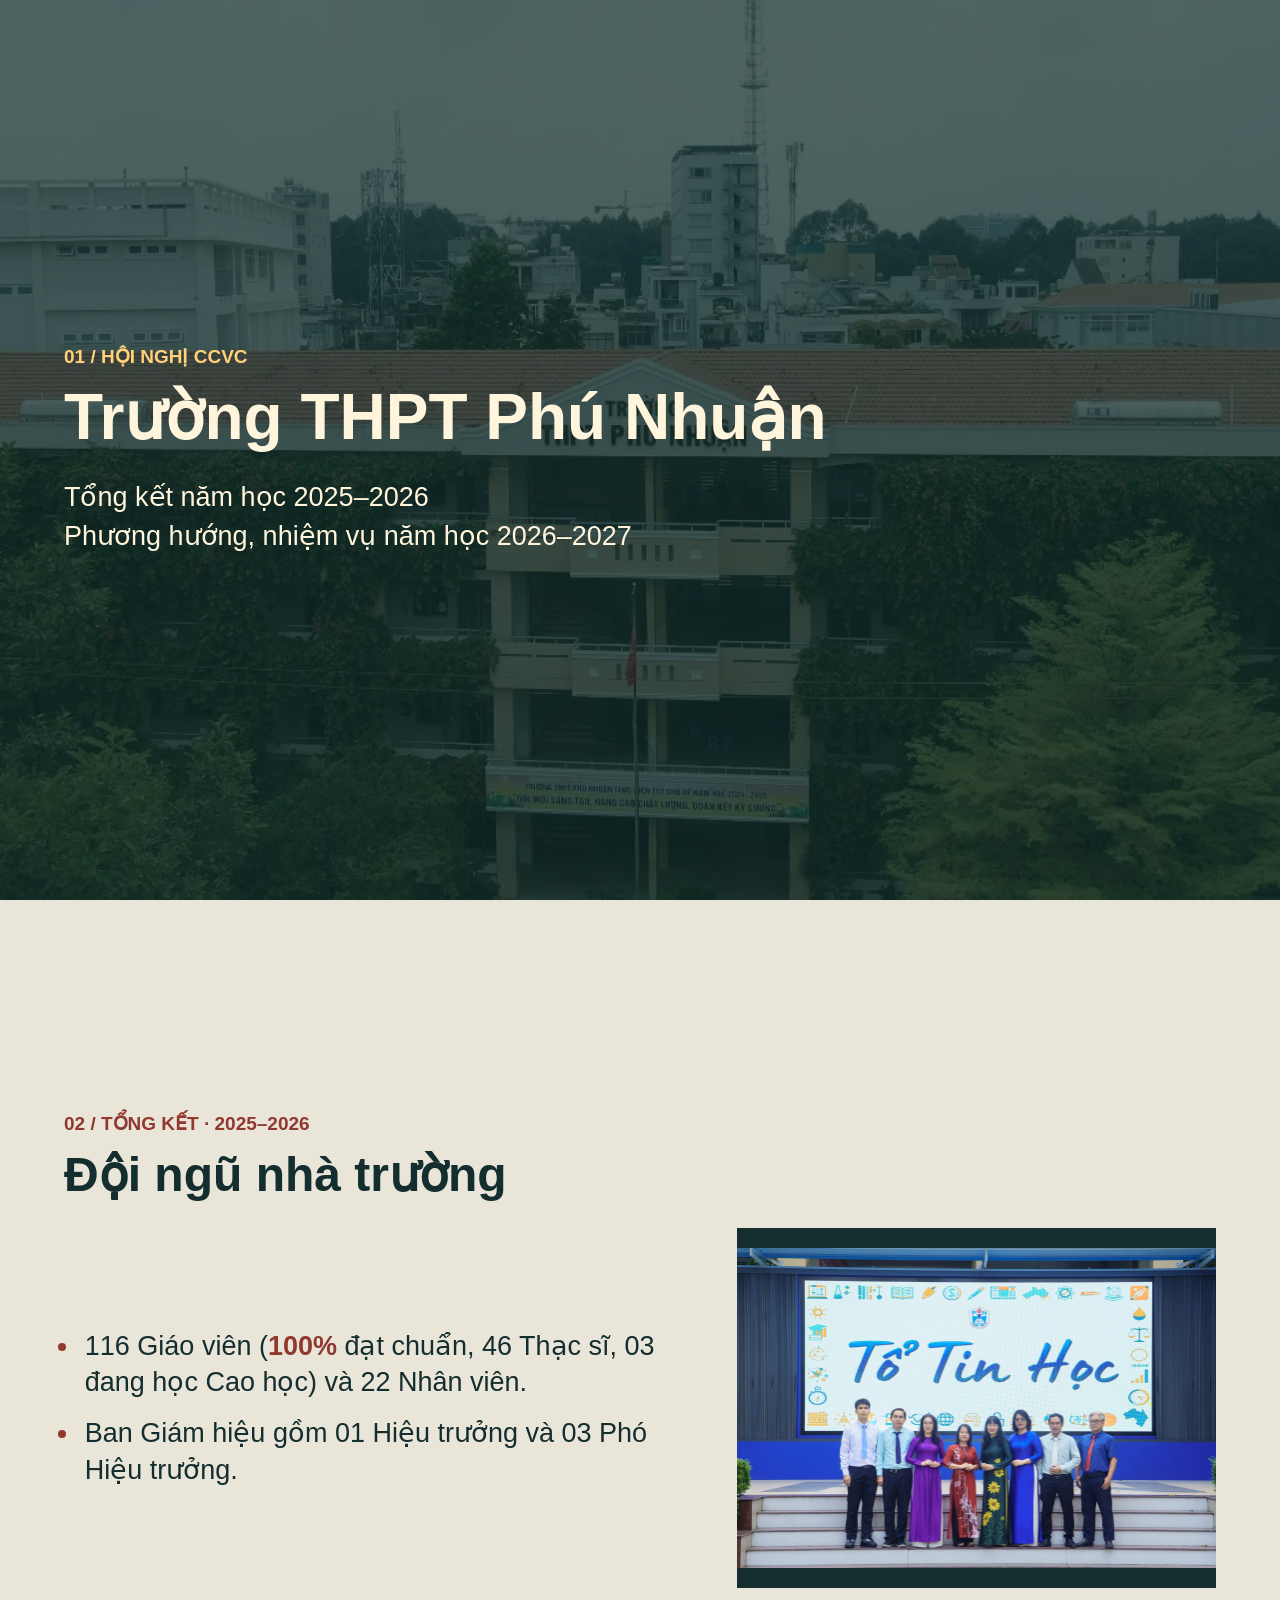
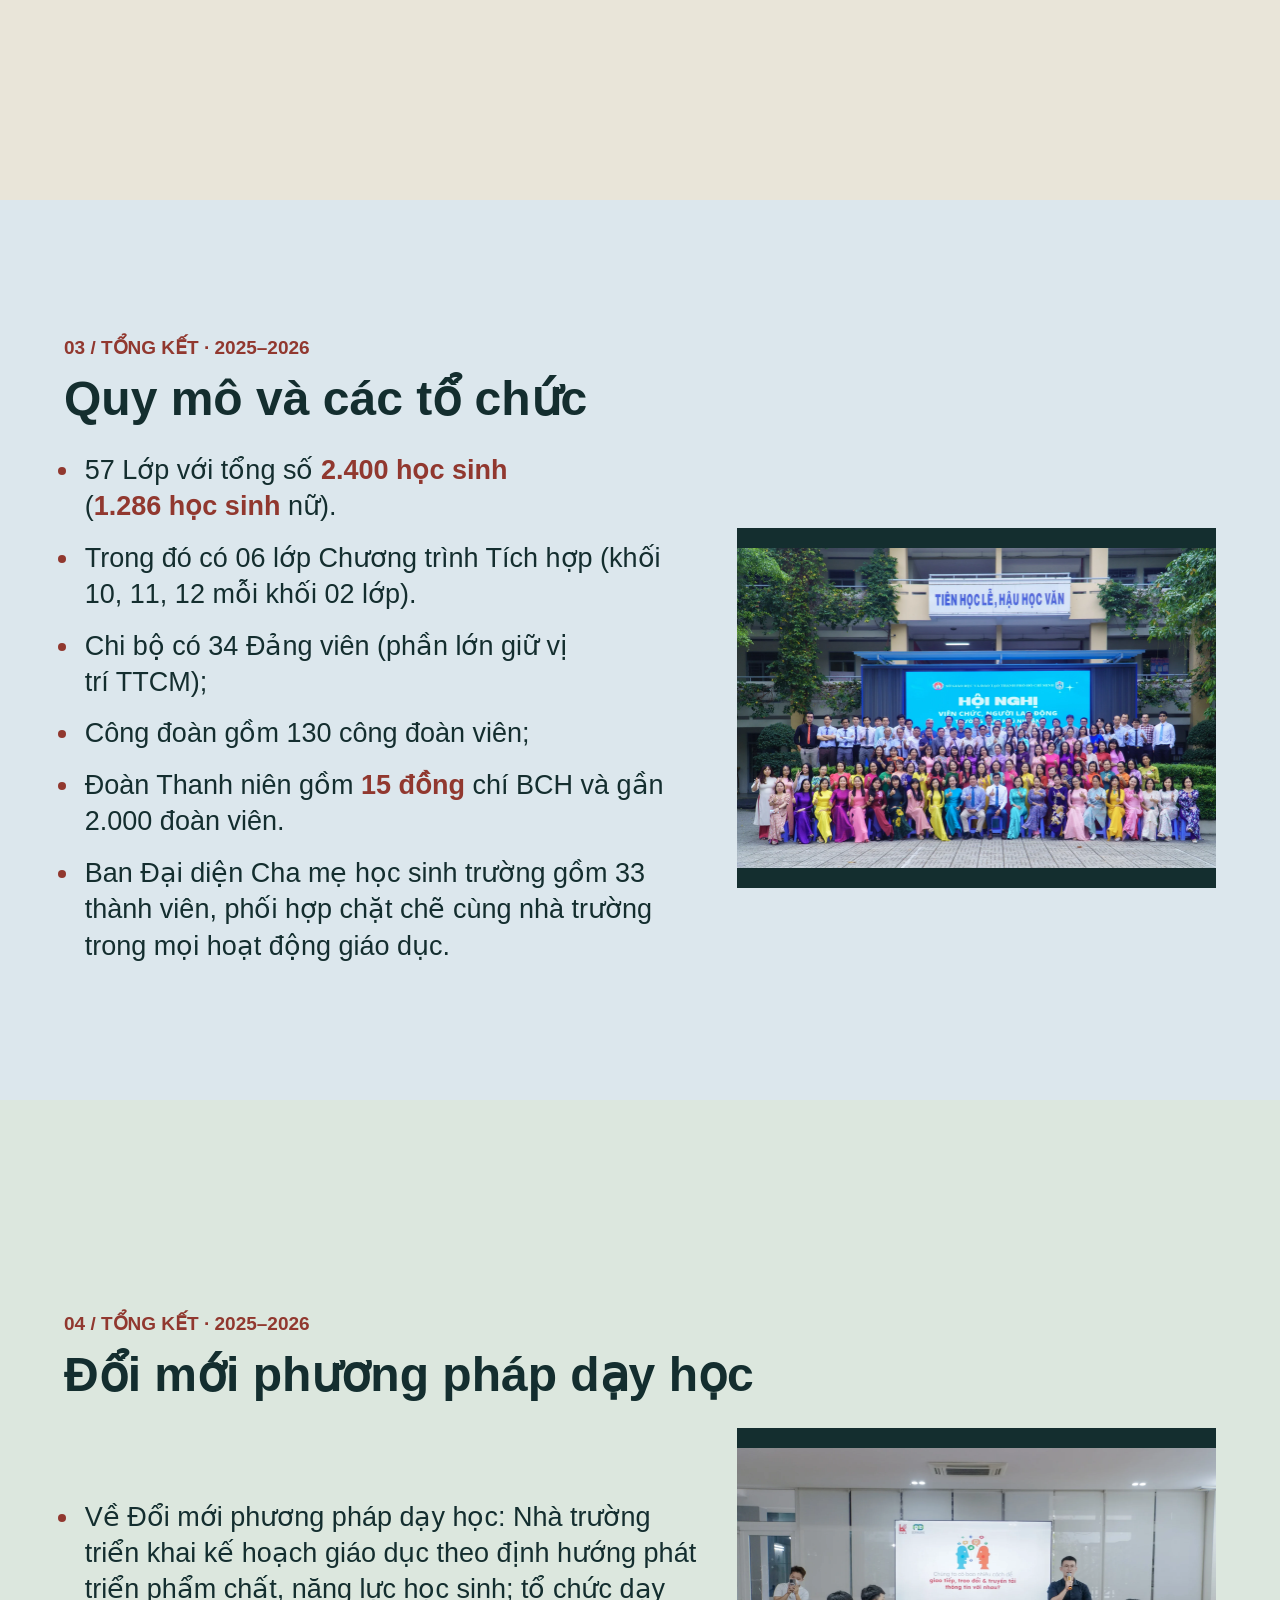
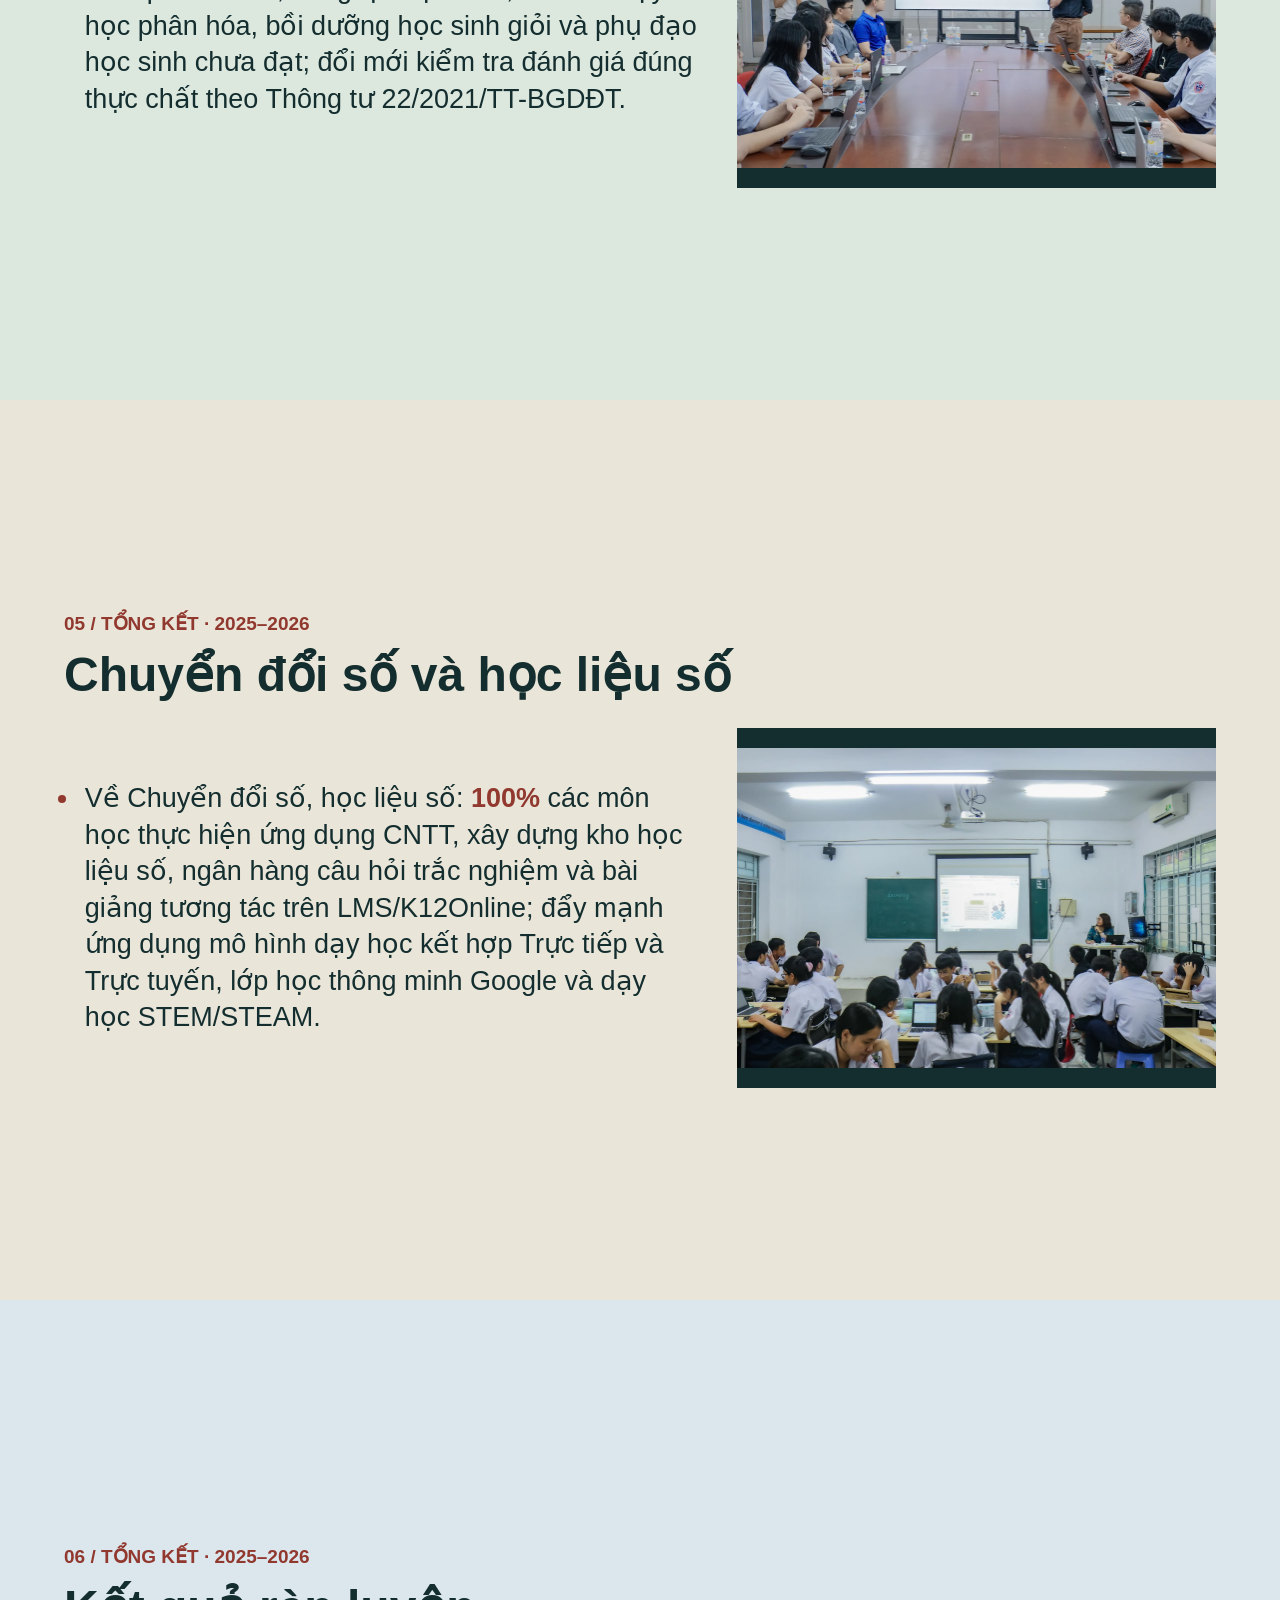
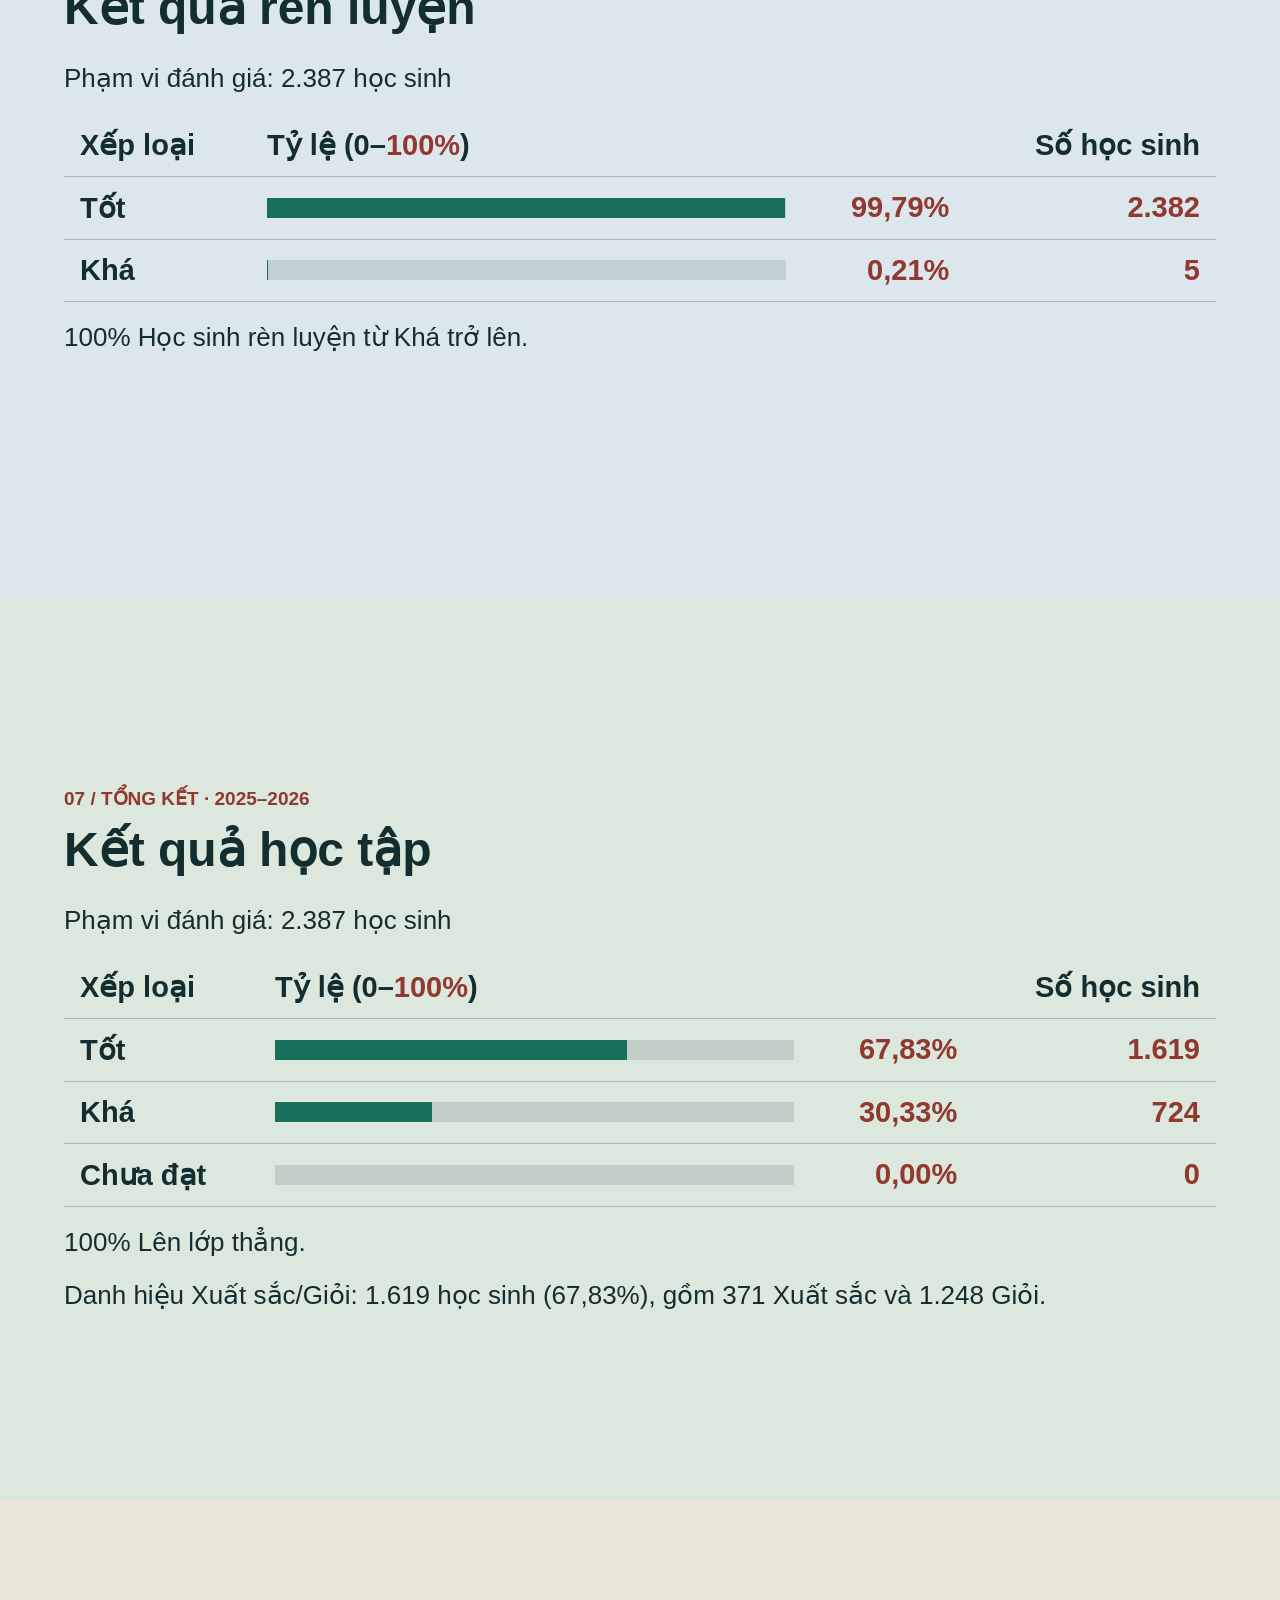
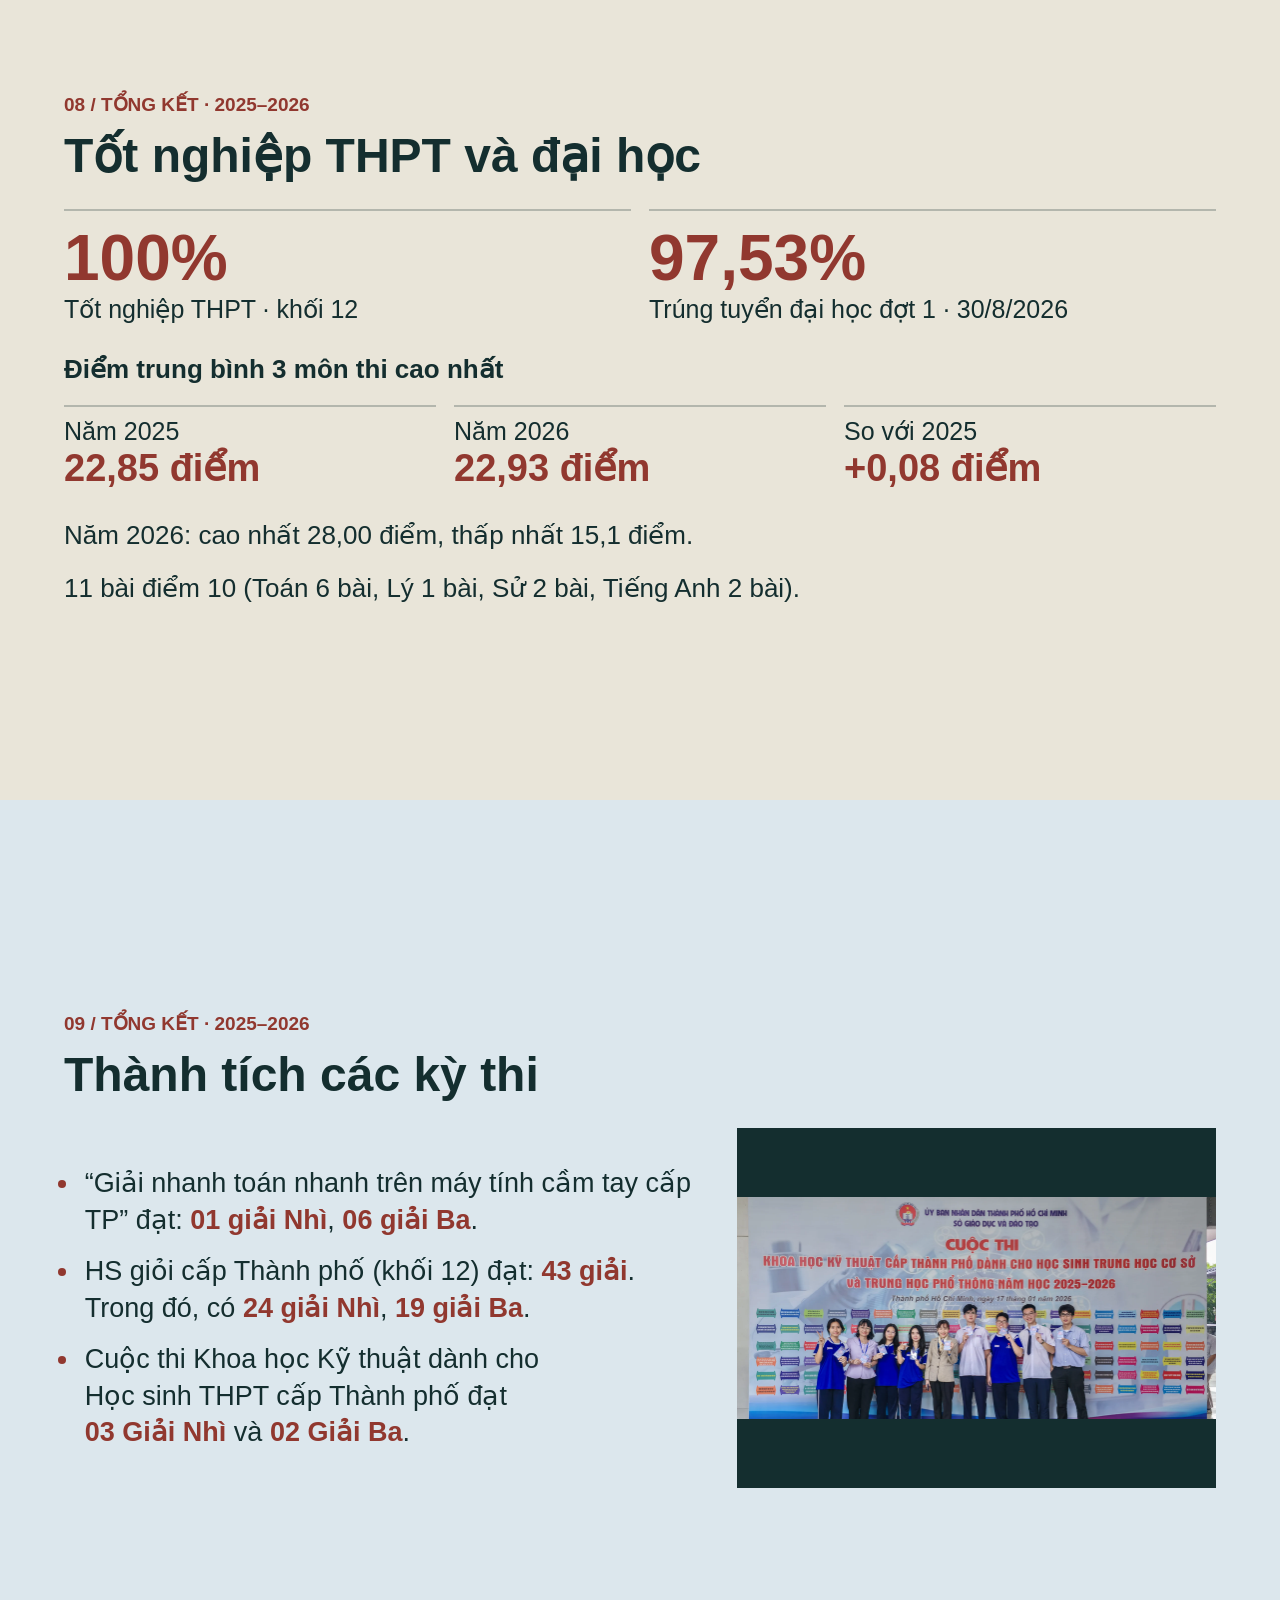
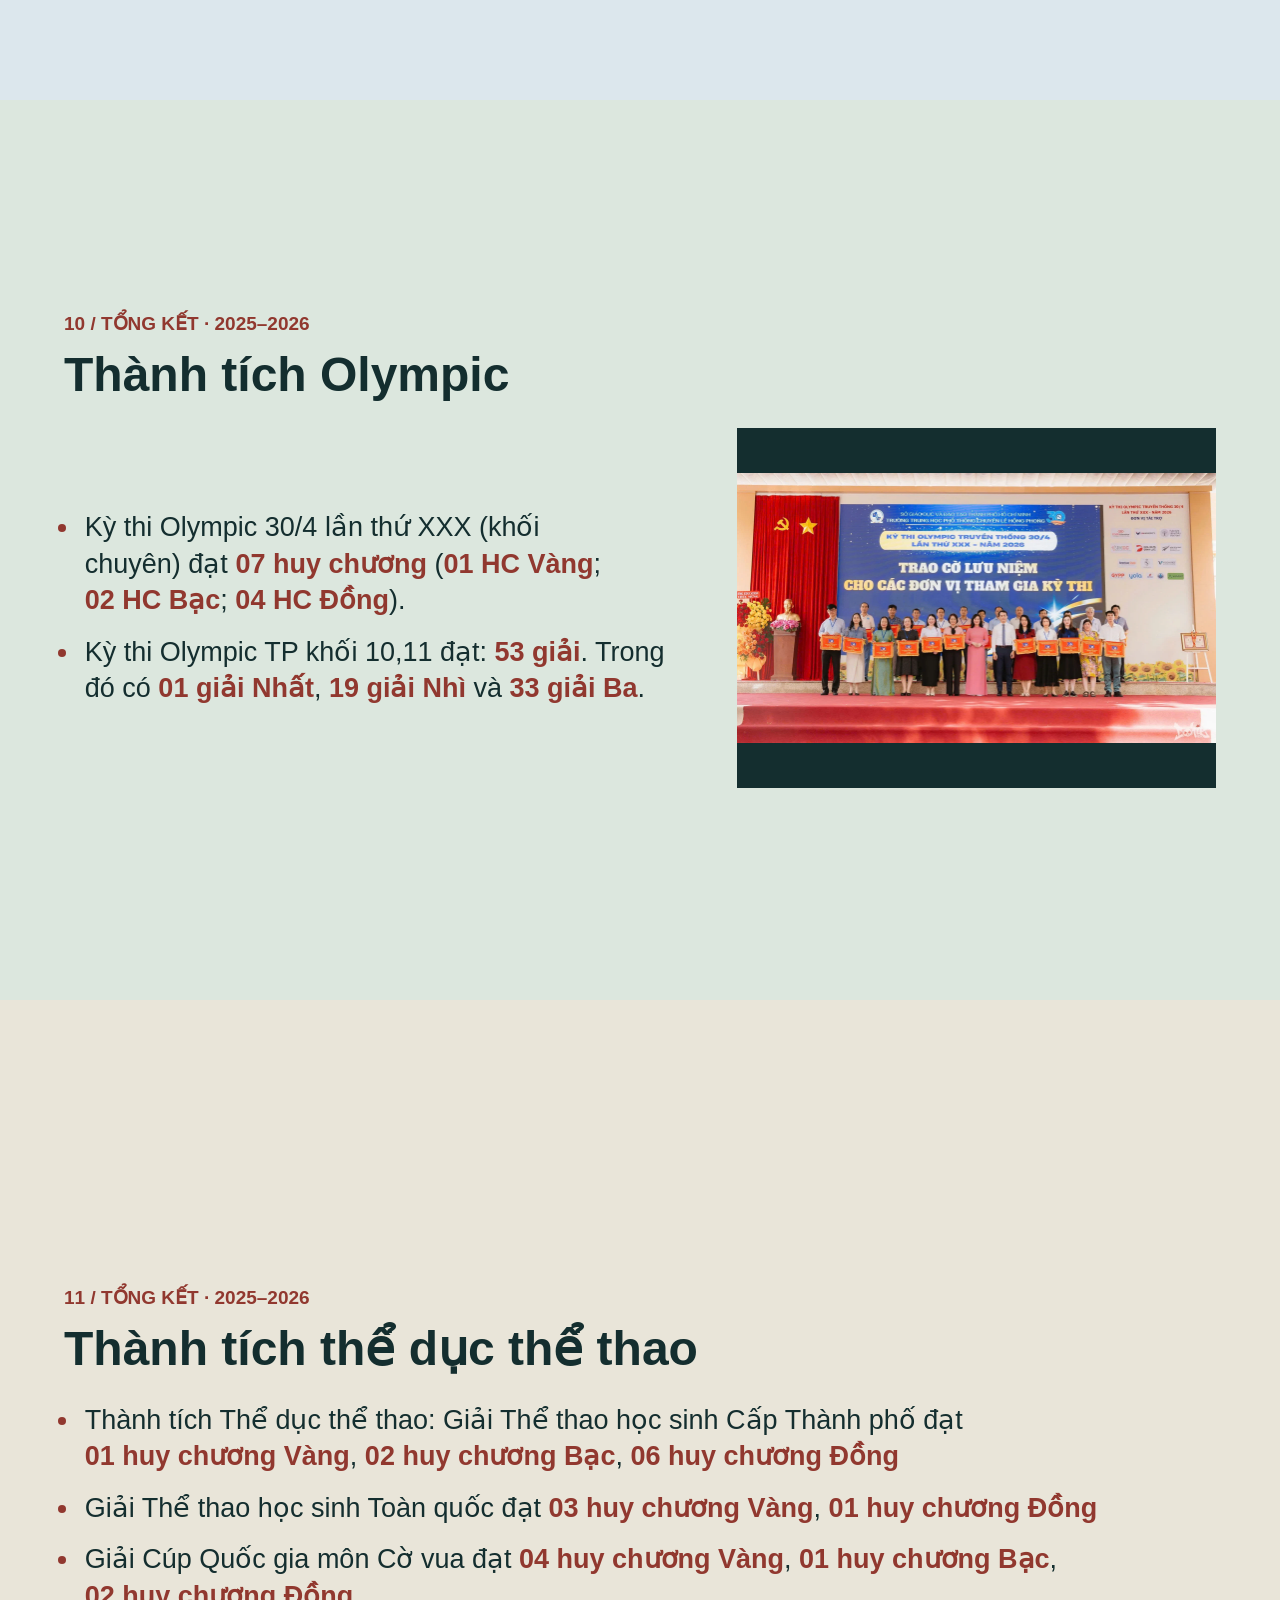
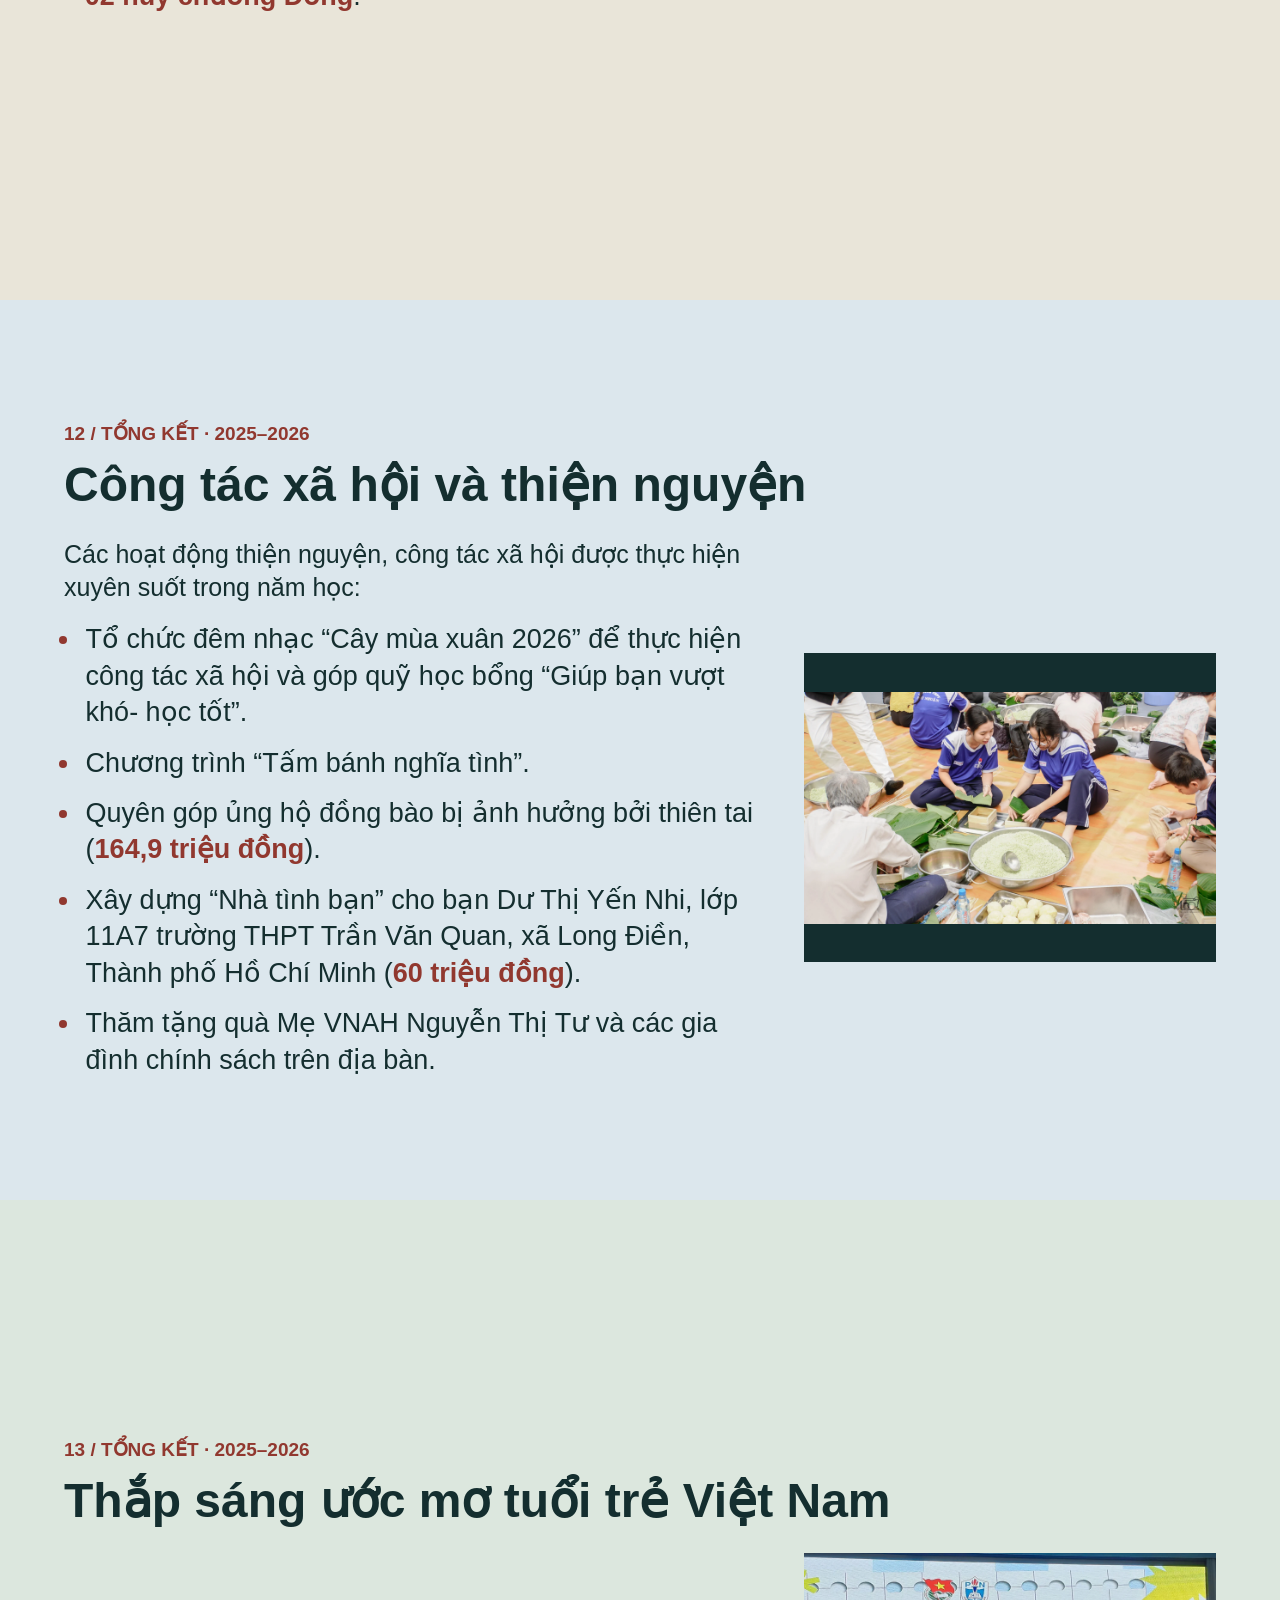
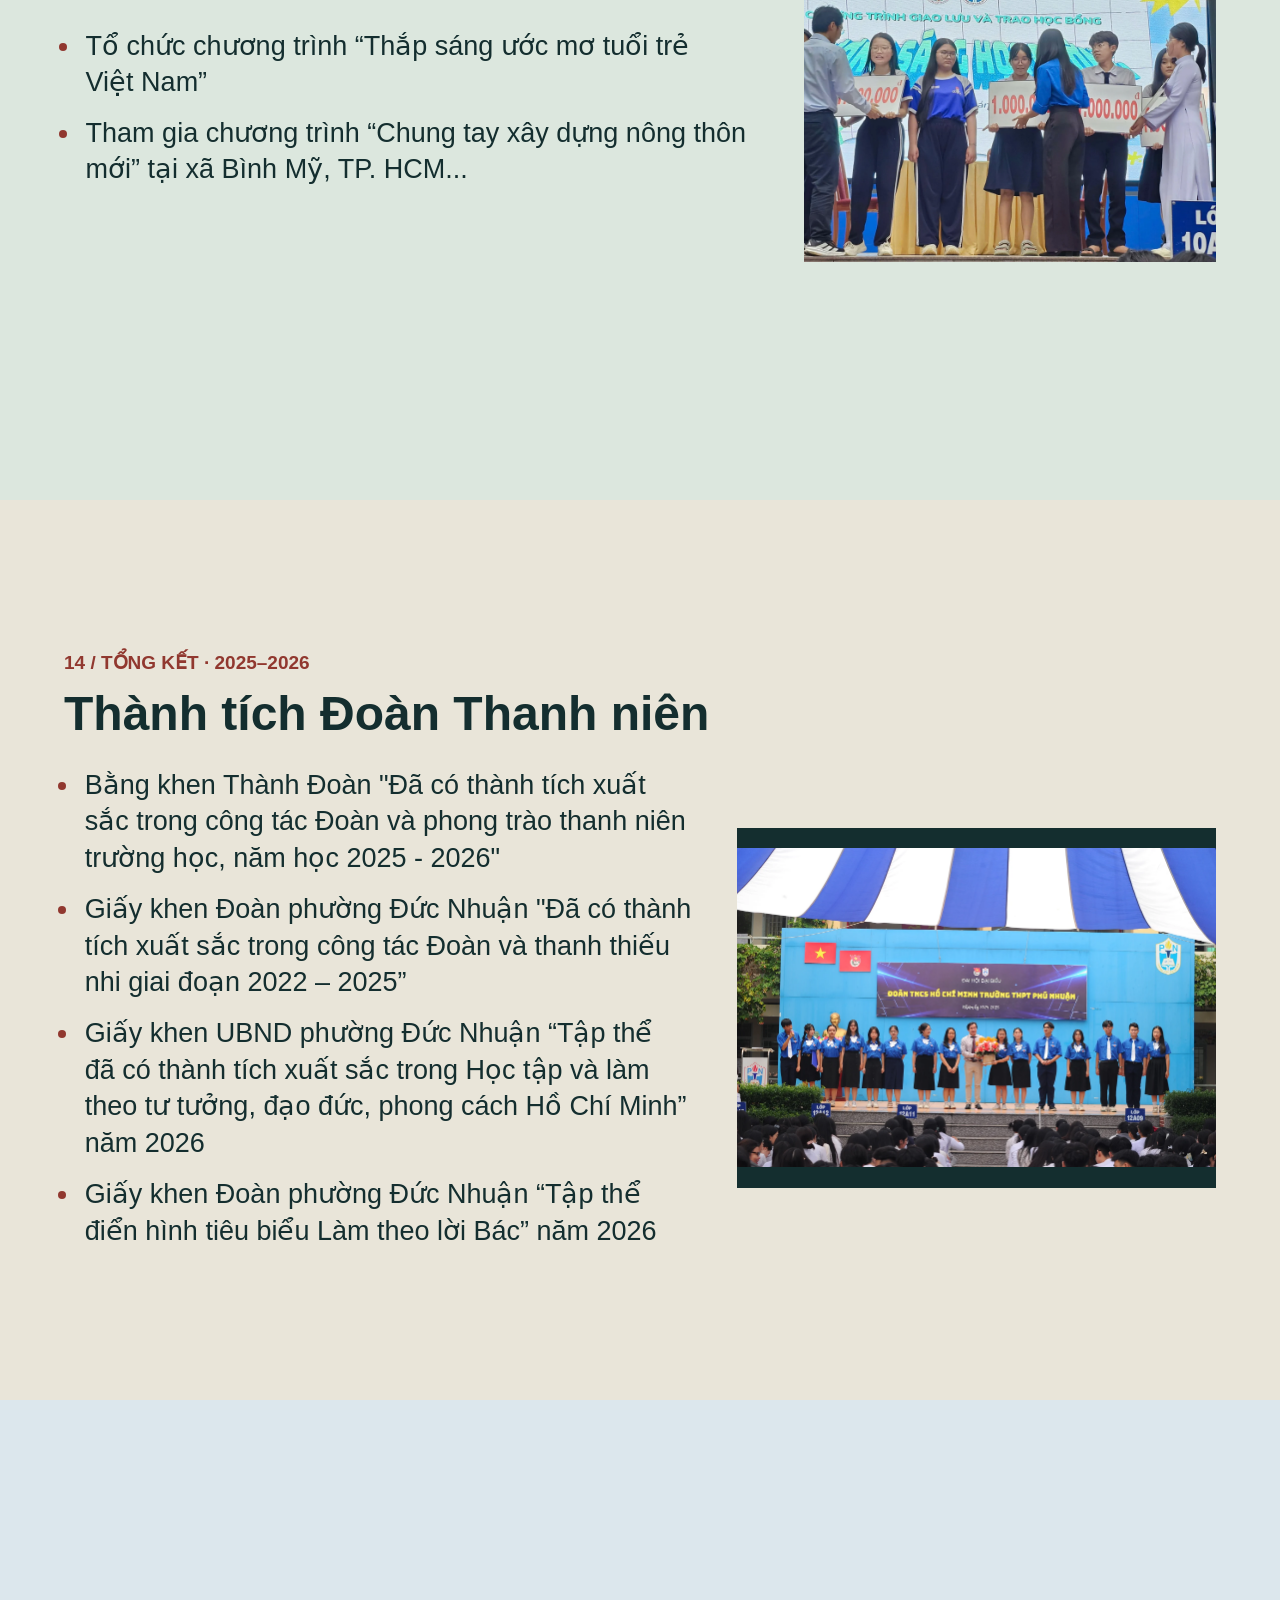
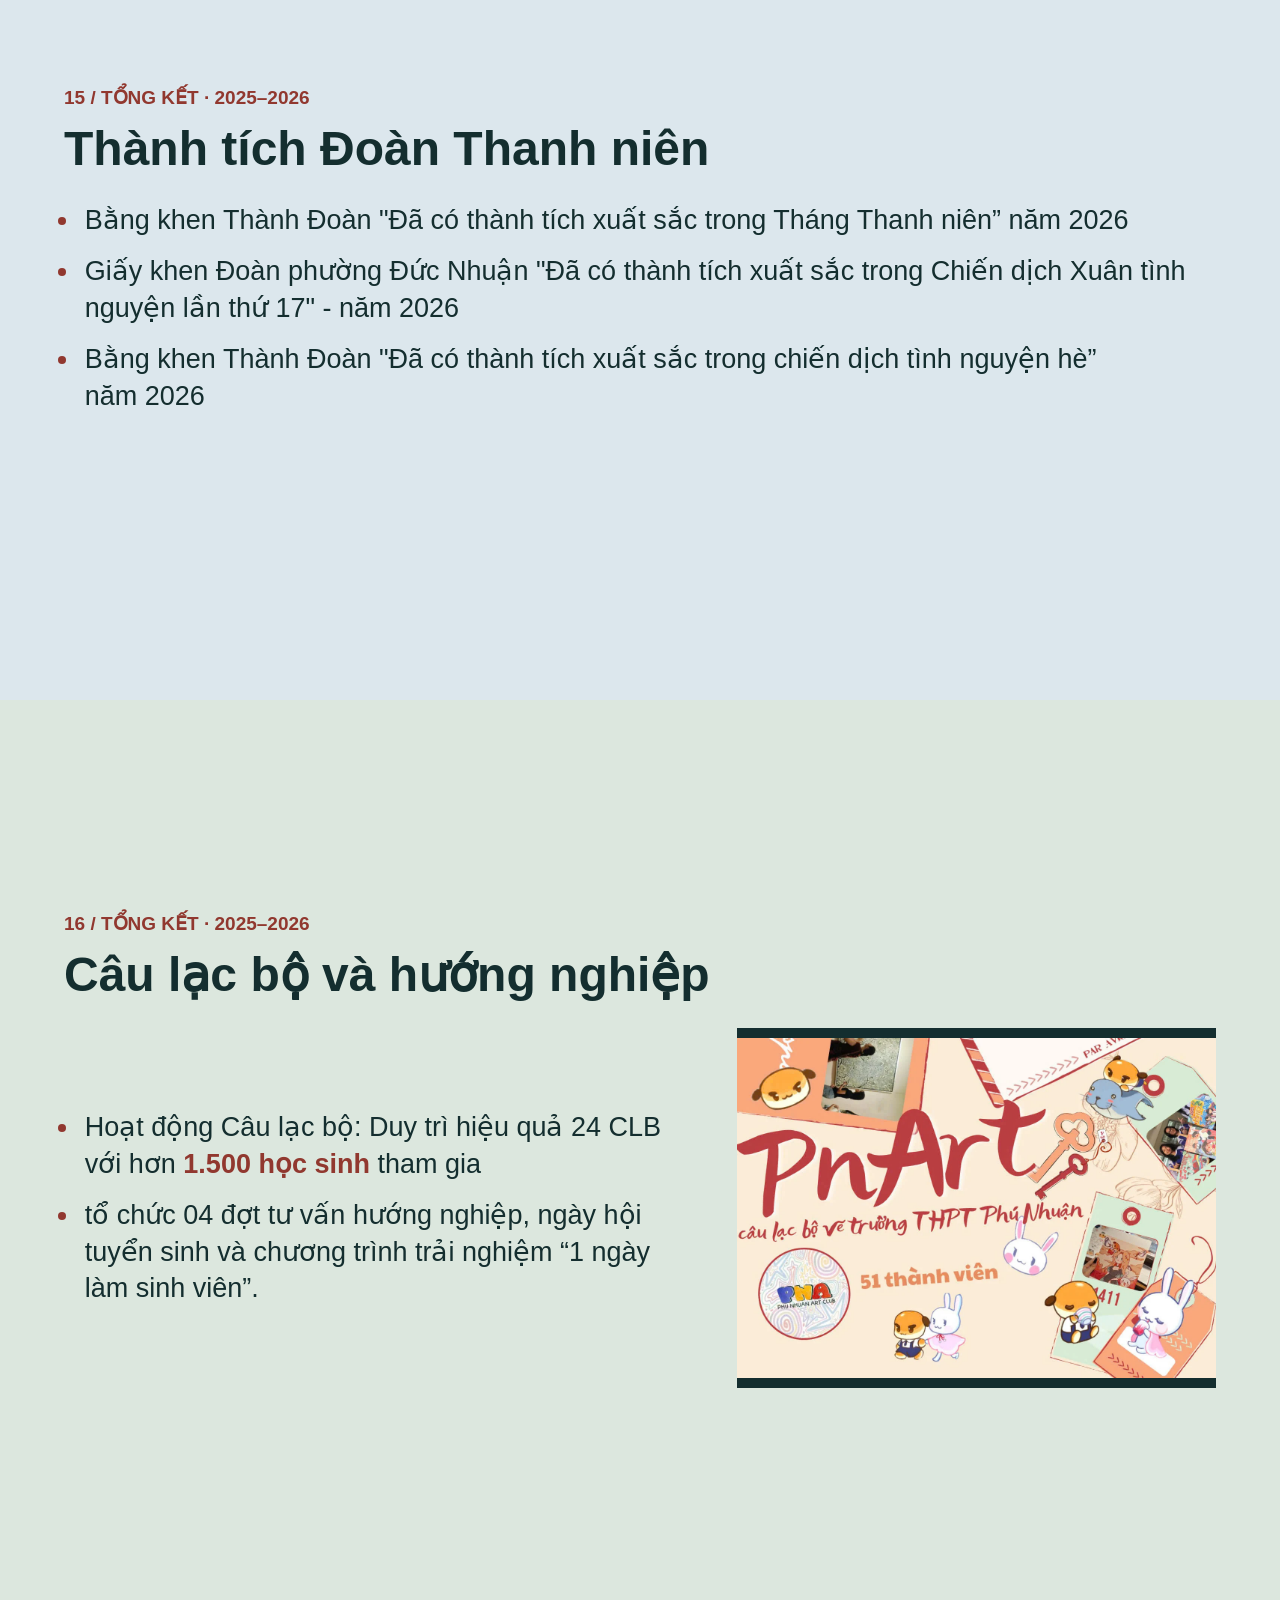
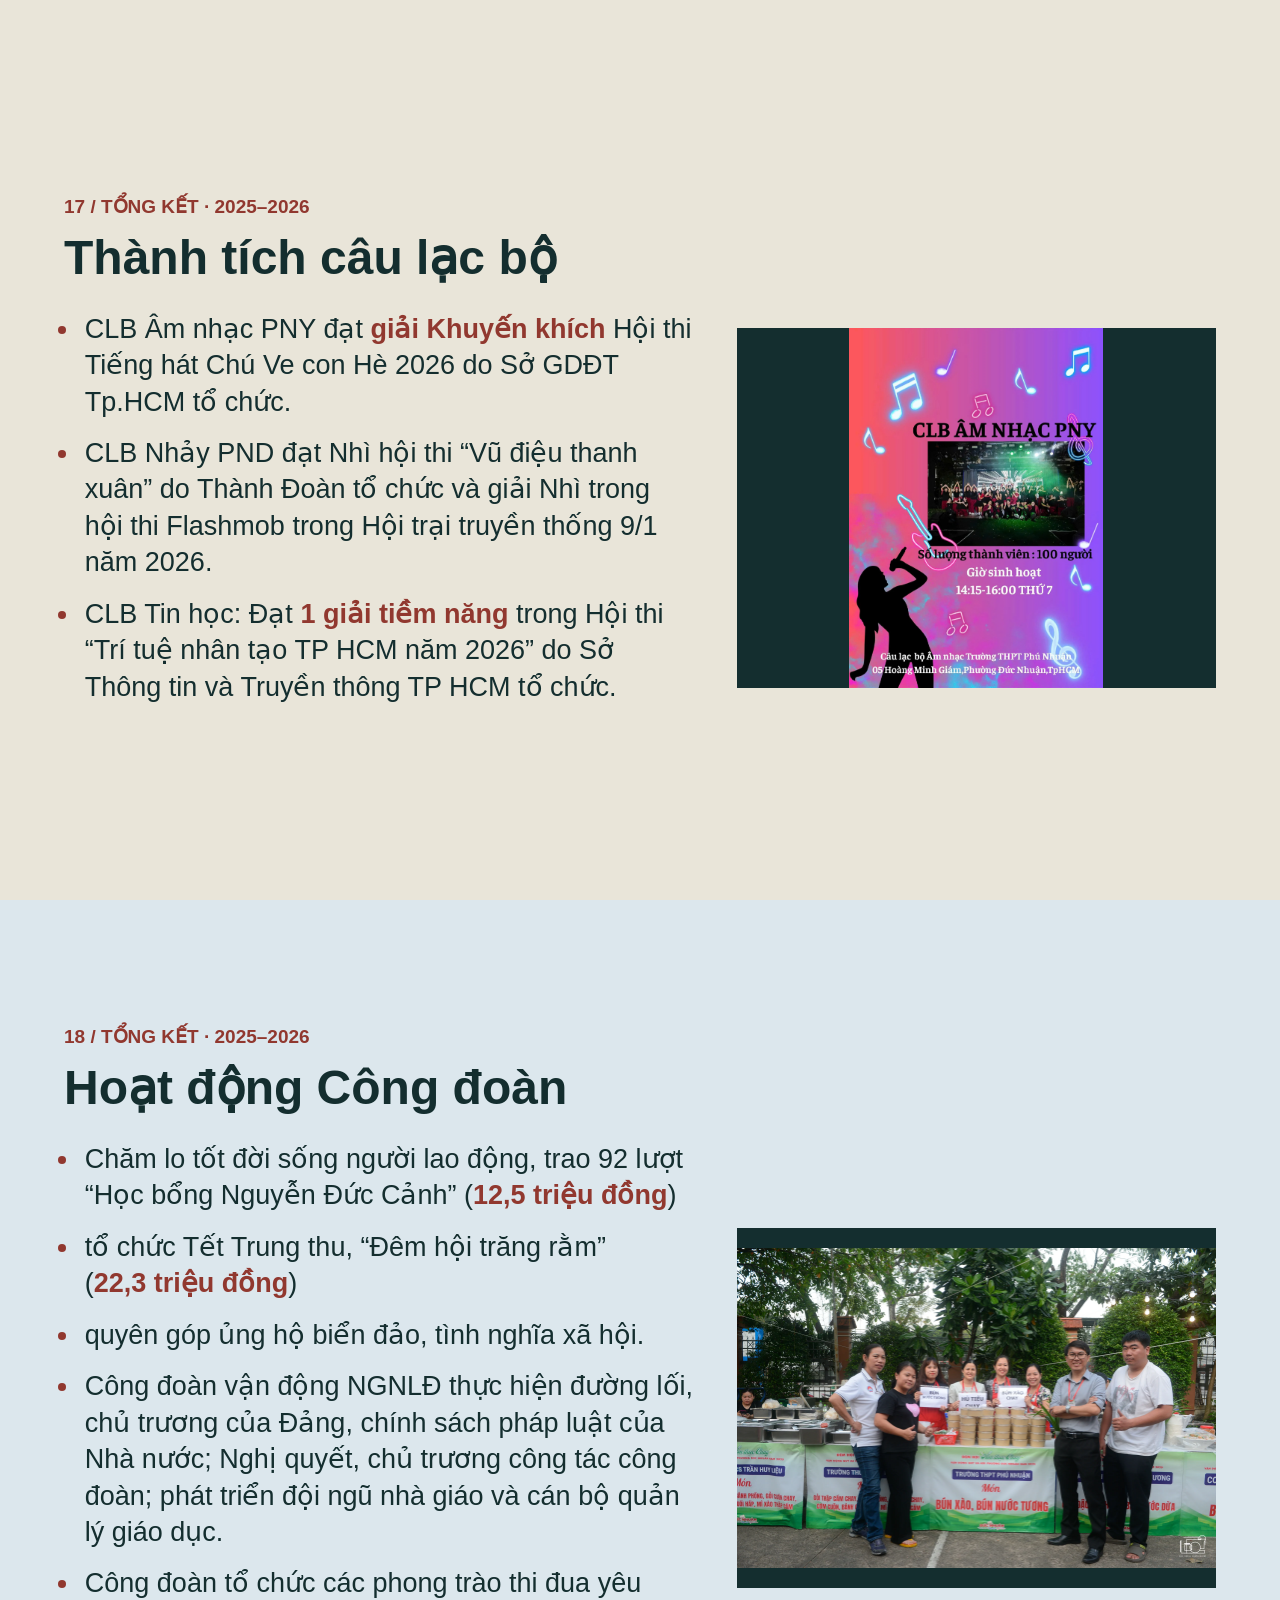
==== index.html @ 90c47c59 "Refresh reviewed photos and synchronize narrated CCVC slides" ====
<!doctype html>
<html lang="vi">
<head>
<meta charset="utf-8">
<meta name="viewport" content="width=device-width, initial-scale=1">
<title>Hội nghị CCVC · THPT Phú Nhuận</title>
<link rel="stylesheet" href="style.css?v=20261127">
<script src="data.js?v=20261127" defer></script>
<script src="narration.js?v=20261127" defer></script>
<script src="app.js?v=20261127" defer></script>
</head>
<body><main id="deck" aria-label="Báo cáo Hội nghị CCVC"></main></body>
</html>
---- style.css ----
* { box-sizing: border-box; }
:root { --accent: #91382f; color-scheme: light; font-family: "Segoe UI", Arial, sans-serif; color: #142e2f; background: #e4eae3; scroll-snap-type: y mandatory; }
body, p, h1, h2, figure { margin: 0; }
.slide { position: relative; min-height: 100svh; display: grid; align-items: center; padding: 44px 5%; scroll-snap-align: start; isolation: isolate; background: #dce7de; }
.slide:nth-child(3n+2) { background: #e9e5d9; }
.slide:nth-child(3n) { background: #dce7ed; }
.inner { width: min(100%, 1540px); margin: auto; }
.kicker { font-size: 19px; font-weight: 750; color: var(--accent); }
h1, h2 { margin-block: 14px 26px; line-height: 1.1; text-wrap: balance; }
h1 { font-size: 86px; }
h2 { font-size: 62px; }
.body { display: grid; gap: 40px; align-items: center; }
.illustrated:not(.cover,.closing) .body { grid-template-columns: minmax(0,1.32fr) minmax(0,1fr); }
ul { margin: 0; padding: 0 0 0 1.05em; list-style: disc; display: grid; gap: 15px; }
li { font-size: 34px; line-height: 1.35; padding-left: 4px; overflow-wrap: break-word; text-wrap: pretty; }
li::marker { color: var(--accent); }
.bullet-points.illustrated .body { grid-template-columns: minmax(0,1.7fr) minmax(0,1fr); }
.bullet-intro { font-size: 25px; line-height: 1.35; margin-bottom: 16px; }
.bullet-points ul { list-style: disc; padding-left: 1.1em; gap: 14px; }
.bullet-points li { border: 0; padding-top: 0; }
.bullet-points li::marker { color: var(--accent); }
.results ul { grid-template-columns: repeat(2,minmax(0,1fr)); gap: 24px 46px; }
.assessment, .graduation-chart { display: grid; gap: 18px; }
.chart-note, .chart-heading { margin: 0; font-size: 26px; line-height: 1.35; }
.chart-table { width: 100%; border-collapse: collapse; font-size: 29px; font-variant-numeric: tabular-nums; }
.chart-table th, .chart-table td { padding: 14px 16px; border-bottom: 1px solid #142e2f40; text-align: left; }
.chart-table td:last-child, .chart-table th:last-child { text-align: right; }
.chart-table td:nth-child(2) { width: 62%; }
.chart-meter { display: grid; grid-template-columns: minmax(0,1fr) 5em; align-items: center; gap: 18px; }
.chart-meter strong { text-align: right; }
.chart-track { height: 20px; background: #142e2f20; display: block; overflow: hidden; }
.chart-fill { display: block; height: 100%; width: var(--percent); background: #19705a; transform-origin: left; }
.fill-1, .fill-2, .fill-3 { background: #19705a; }
.entered .chart-fill { animation: chart-grow 620ms ease-out both; }
@keyframes chart-grow { from { transform: scaleX(0); } to { transform: scaleX(1); } }
.chart-outcomes, .chart-scores { display: grid; grid-template-columns: repeat(2,minmax(0,1fr)); gap: 18px; }
.chart-scores { grid-template-columns: repeat(3,minmax(0,1fr)); }
.chart-outcomes > div, .chart-scores > div { border-top: 2px solid #142e2f40; padding: 10px 0; font-size: 25px; }
.chart-outcomes strong { font-size: 64px; color: var(--accent); }
.chart-scores strong { font-size: 38px; color: var(--accent); }
.targets-table { width: 100%; border-collapse: collapse; table-layout: fixed; font-size: 31px; font-variant-numeric: tabular-nums; }
.targets-panels { display: grid; grid-template-columns: repeat(2,minmax(0,1fr)); gap: 48px; align-items: start; }
.targets-table caption { text-align: left; font-size: 42px; font-weight: 750; color: #142e2f; padding-bottom: 20px; }
.targets-table th, .targets-table td { padding: 9px 16px; text-align: left; border-bottom: 1px solid #142e2f40; }
.targets-table thead th:last-child { width: 28%; }
.targets-table td, .targets-table thead th:last-child { text-align: right; }
.targets-table td strong { color: var(--accent); white-space: nowrap; }
.targets-table .target-group { padding-top: 18px; background: #142e2f0a; }
.targets-table small { display: block; font-size: 23px; font-weight: 400; line-height: 1.3; margin-top: 4px; }
figure { aspect-ratio: 4 / 3; min-width: 0; background: #142e2f; }
figure img { width: 100%; height: 100%; object-fit: contain; display: block; }
.backdrop { position: absolute; inset: 0; width: 100%; height: 100%; object-fit: cover; z-index: -2; }
.cover, .closing, .chapter { color: #fff5dc; background: #183f39 !important; }
.cover::before, .closing::before { content: ""; position: absolute; inset: 0; z-index: -1; background: #102c2aba; }
.cover .kicker, .closing .kicker, .chapter .kicker { color: #ffd17b; }
.subtitle { font-size: 36px; line-height: 1.42; }
.theme-lines { display: grid; gap: 24px; }
.theme-lines span { font-size: 80px; line-height: 1.16; font-weight: 750; color: #ffd17b; }
.chapter.entered .theme-lines span { animation: theme-in 800ms ease-out both; }
.chapter.entered .theme-lines span:nth-child(2) { animation-delay: 160ms; }
.chapter.entered .theme-lines span:nth-child(3) { animation-delay: 320ms; }
@keyframes theme-in { from { transform: translateX(18px); opacity: .5; } to { transform: none; opacity: 1; } }
.narration-start { position: fixed; z-index: 10; bottom: 24px; left: 50%; transform: translateX(-50%); border: 0; border-radius: 6px; padding: 16px 24px; font: 700 24px "Segoe UI",sans-serif; background: #91382f; color: #fff; cursor: pointer; box-shadow: 0 4px 20px #0003; }
.emphasis { color: var(--accent); font-weight: 750; background: transparent; border-radius: 0; padding: 0; white-space: nowrap; }
.chapter .emphasis, .cover .emphasis, .closing .emphasis { color: #ffd17b; }
.entered .emphasis { animation: emphasize 950ms ease-out both; }
@keyframes emphasize { from { background-color: #efbd5380; } to { background-color: transparent; } }
.entered .inner { animation: enter 520ms cubic-bezier(.2,.8,.2,1) both; }
@keyframes enter { from { opacity: .4; transform: translateY(14px); } to { opacity: 1; transform: none; } }
@media (max-width: 1300px), (max-height: 850px) {
  h1 { font-size: 64px; } h2 { font-size: 48px; } li, .subtitle { font-size: 27px; }
  .targets-table { font-size: 27px; }
  .targets-table th, .targets-table td { padding: 7px 12px; }
  .targets-table .target-group { padding-top: 12px; }
  .targets-table small { font-size: 20px; }
  .theme-lines span { font-size: 62px; }
}
@media (max-width: 899px), (max-height: 699px) {
  :root { scroll-snap-type: y proximity; }
  .slide { padding: 34px 6%; }
  h1 { font-size: 44px; } h2 { font-size: 38px; } li, .subtitle { font-size: 22px; }
  .illustrated:not(.cover,.closing) .body, .results ul { grid-template-columns: 1fr; }
  .body { gap: 20px; }
  .bullet-intro { font-size: 20px; }
  figure { max-width: 620px; }
  .chart-note, .chart-heading { font-size: 19px; }
  .chart-table { font-size: 15px; }
  .chart-table th, .chart-table td { padding: 10px 4px; }
  .chart-meter { grid-template-columns: minmax(0,1fr) 4em; gap: 4px; }
  .chart-track { height: 12px; }
  .chart-outcomes, .chart-scores { gap: 10px; }
  .chart-outcomes > div, .chart-scores > div { font-size: 16px; }
  .chart-outcomes strong { font-size: 35px; }
  .chart-scores strong { font-size: 21px; }
  .targets-table { font-size: 22px; }
  .targets-table th, .targets-table td { padding: 9px 6px; }
  .targets-table small { font-size: 17px; }
  .targets-panels { grid-template-columns: 1fr; gap: 24px; }
  .targets-table caption { font-size: 30px; }
  .theme-lines span { font-size: 36px; }
}
@media (prefers-reduced-motion: reduce) { .entered .inner, .entered .chart-fill, .entered .emphasis, .chapter.entered .theme-lines span { animation: none; } }
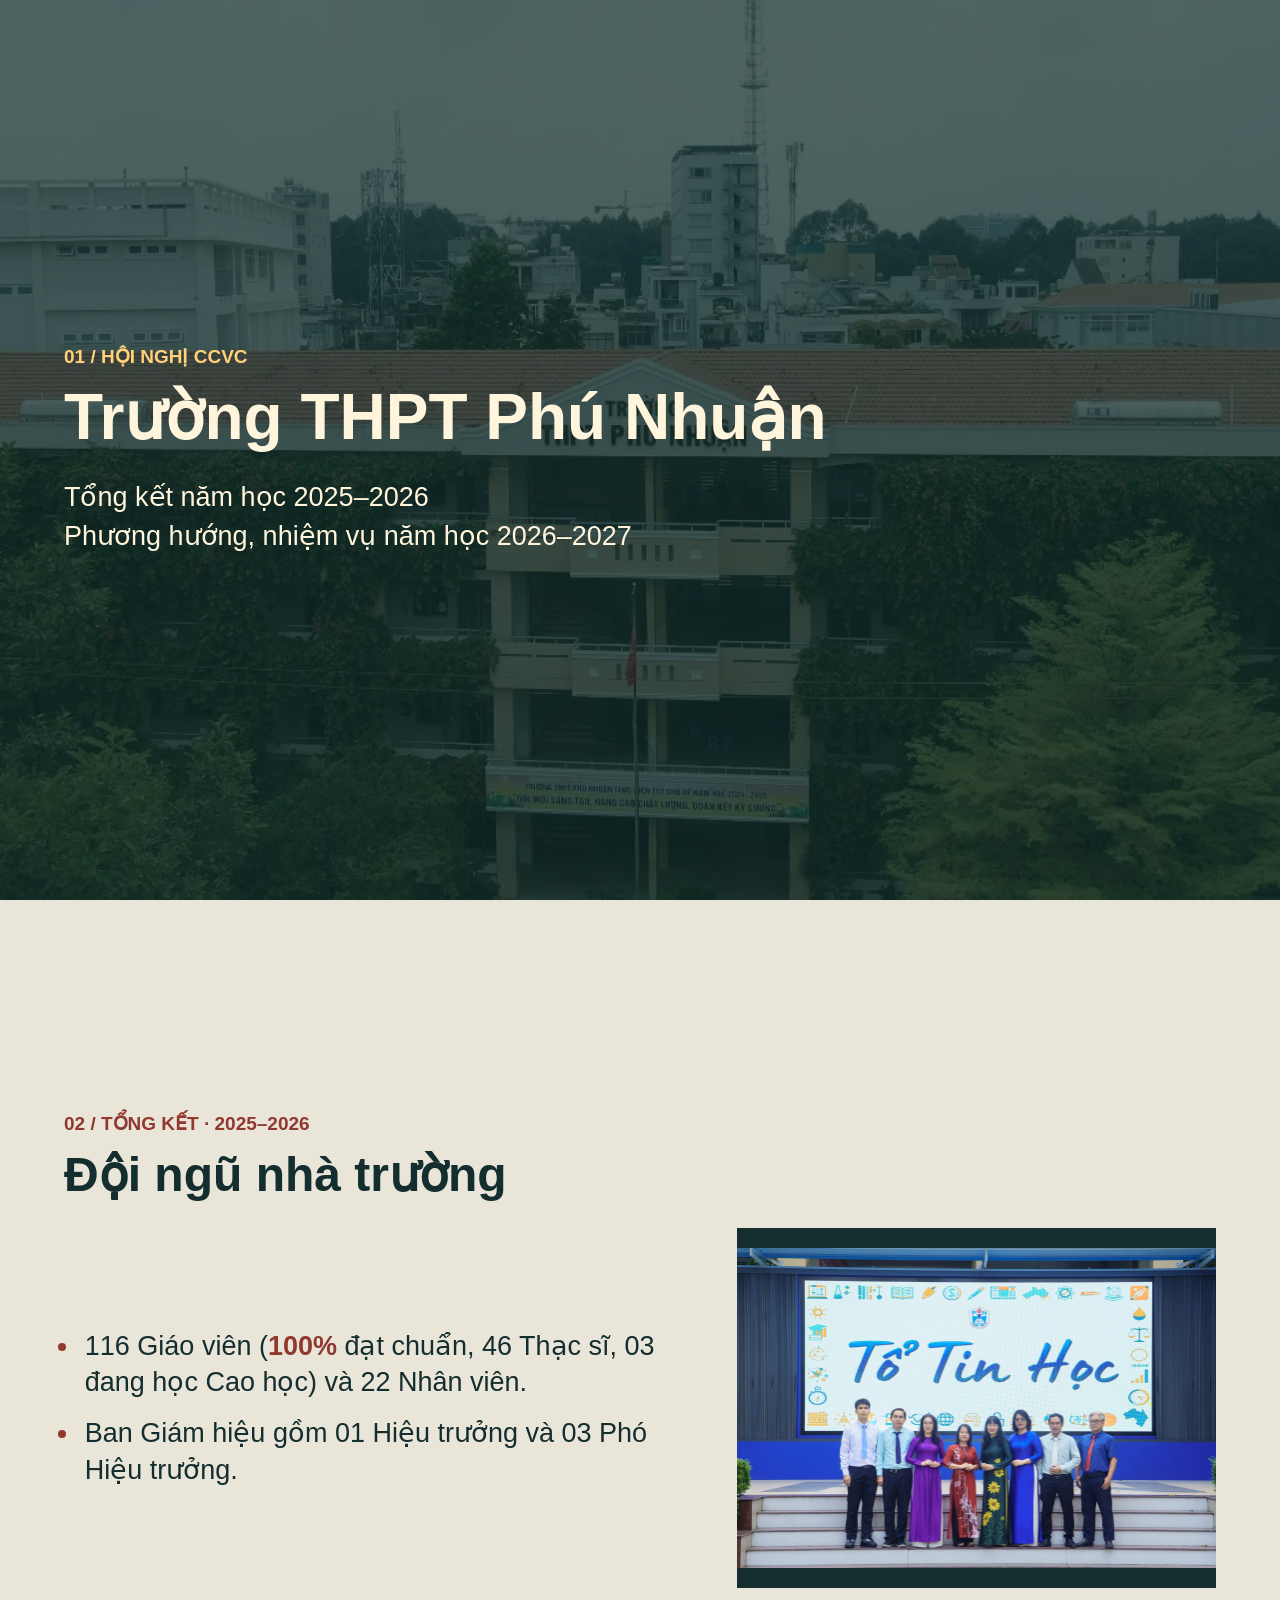
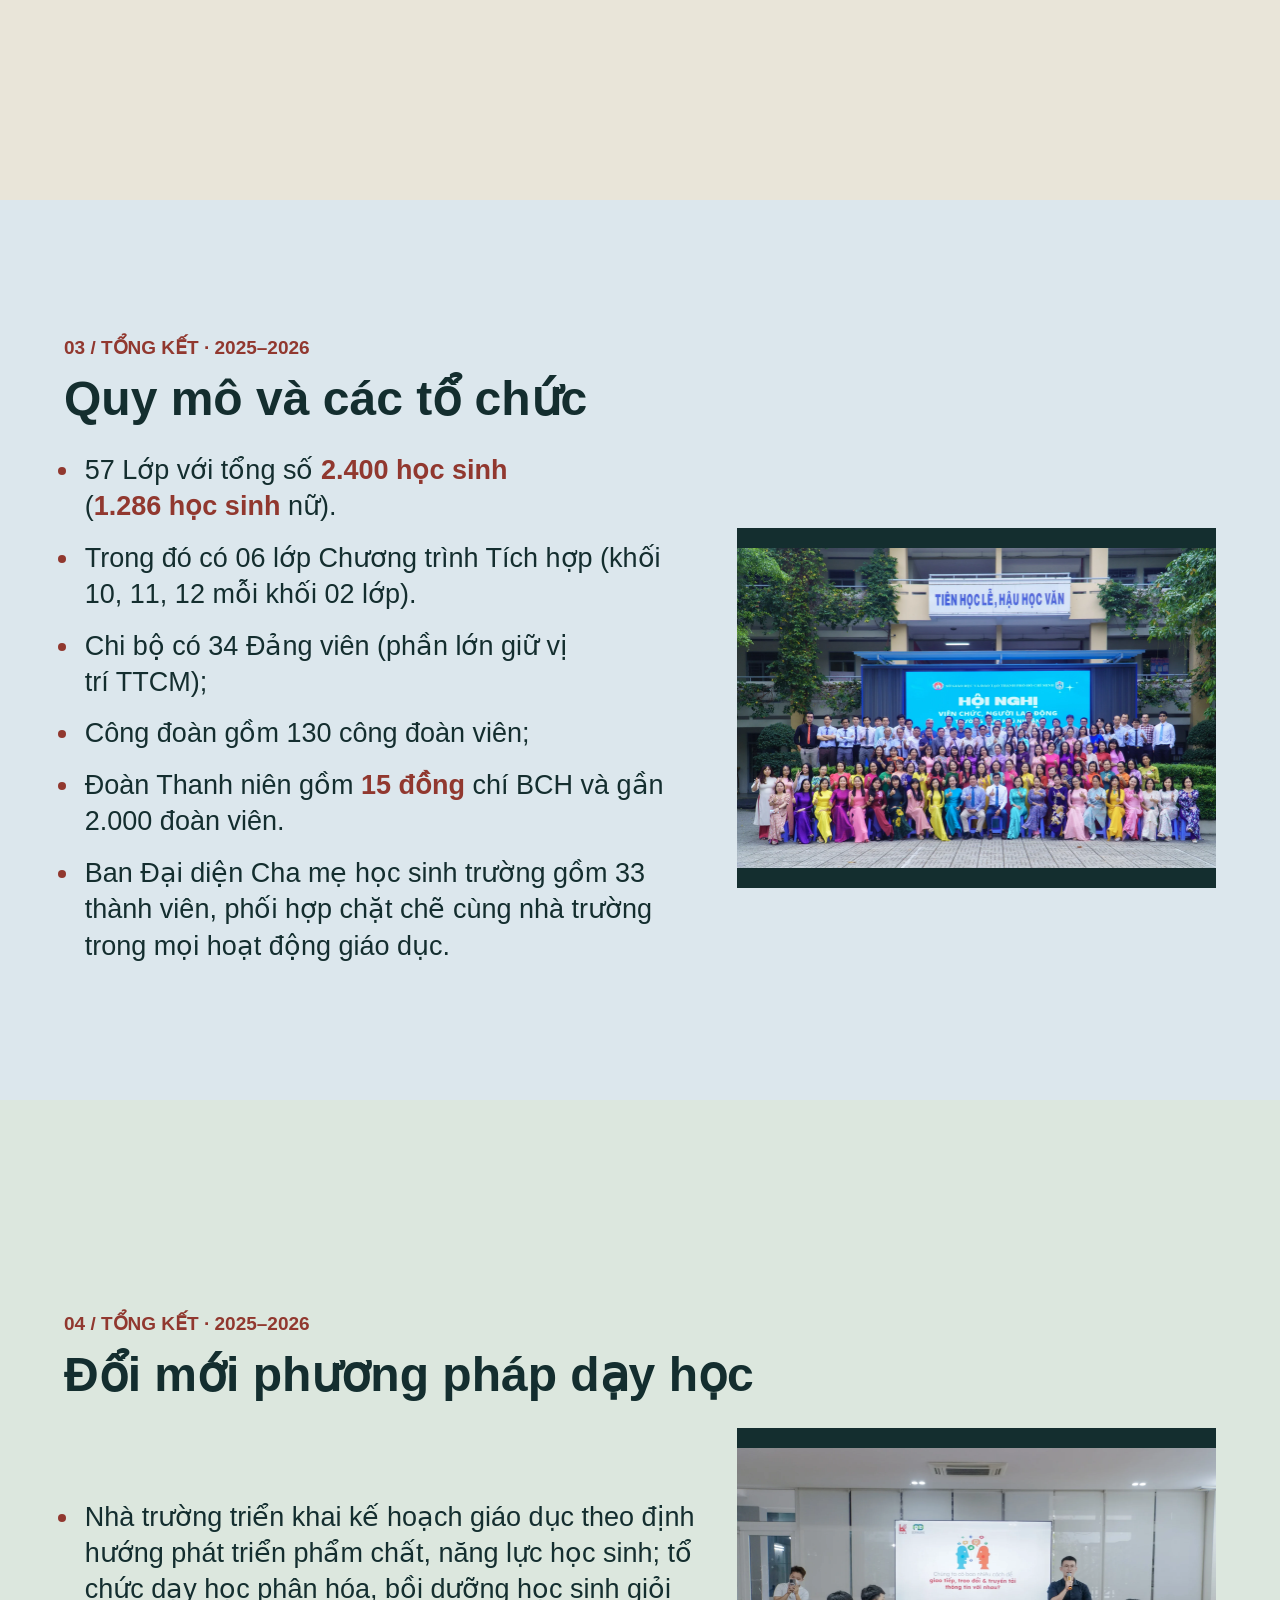
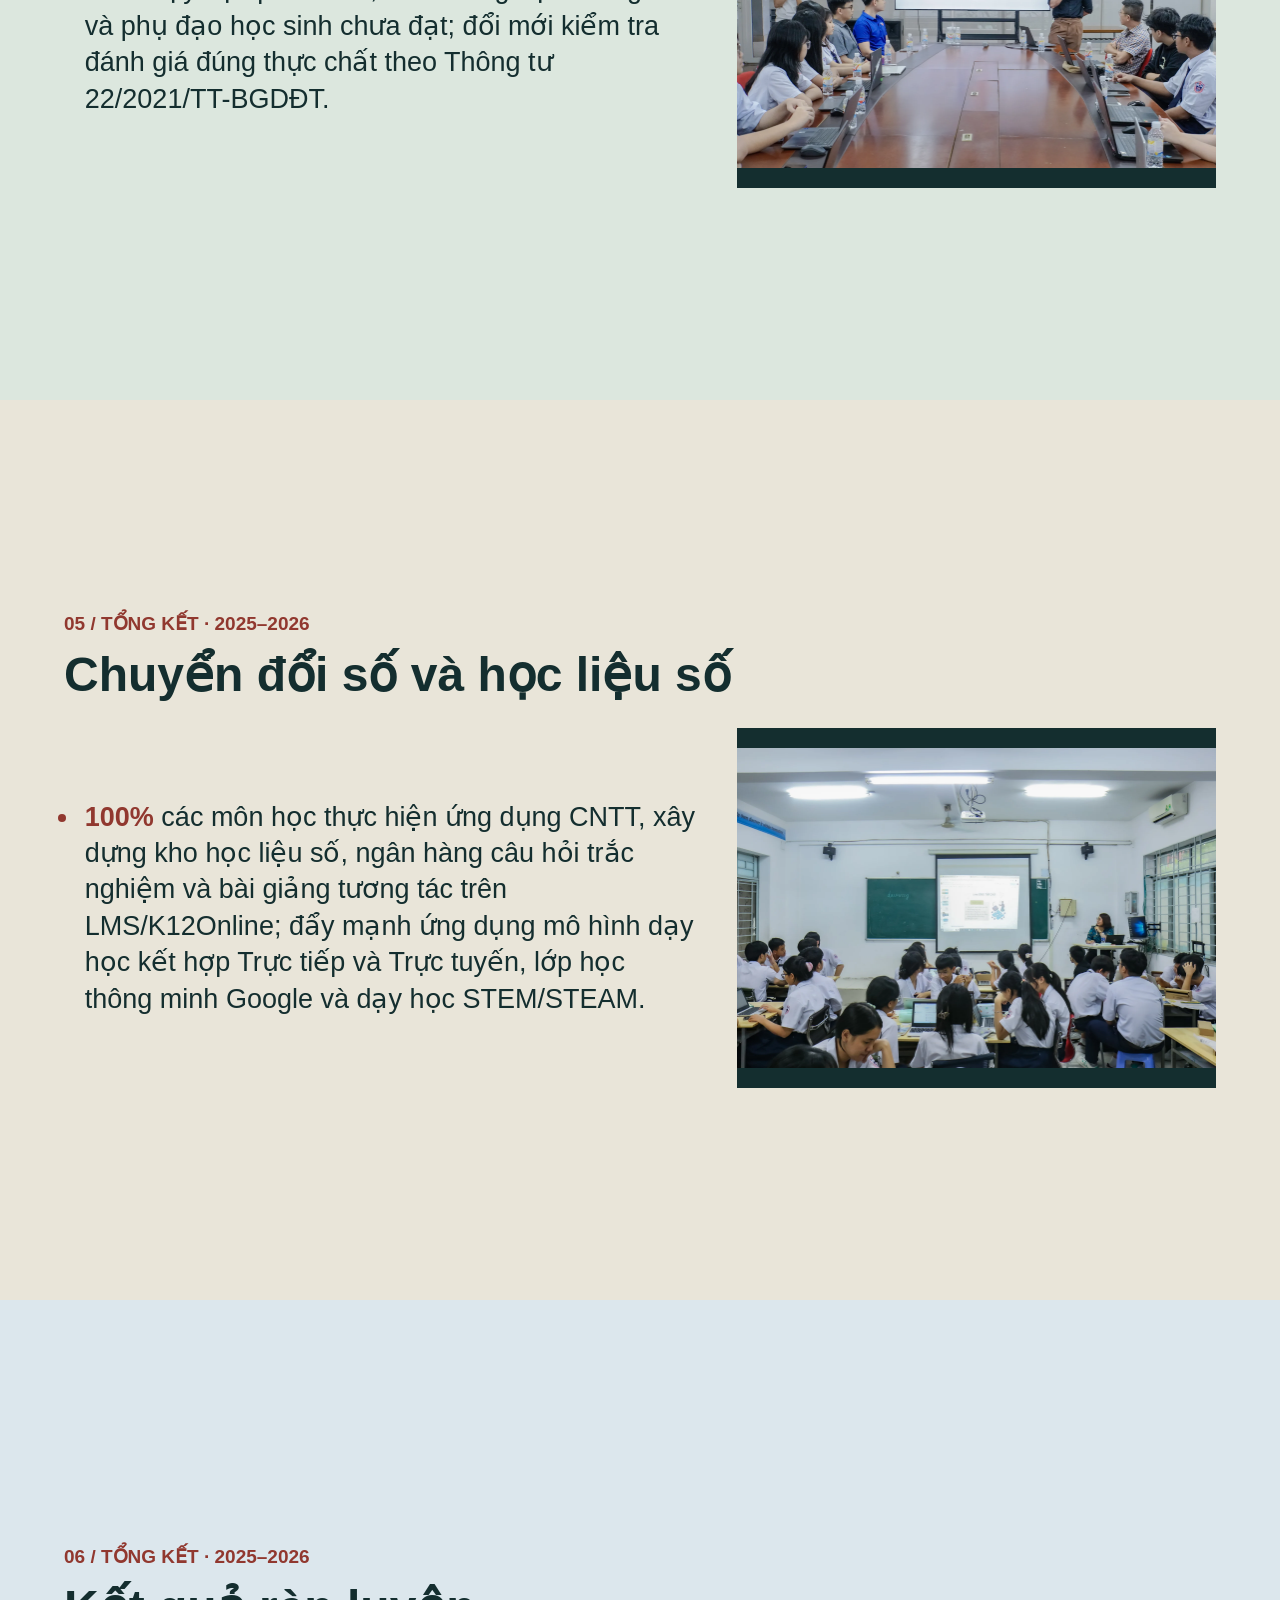
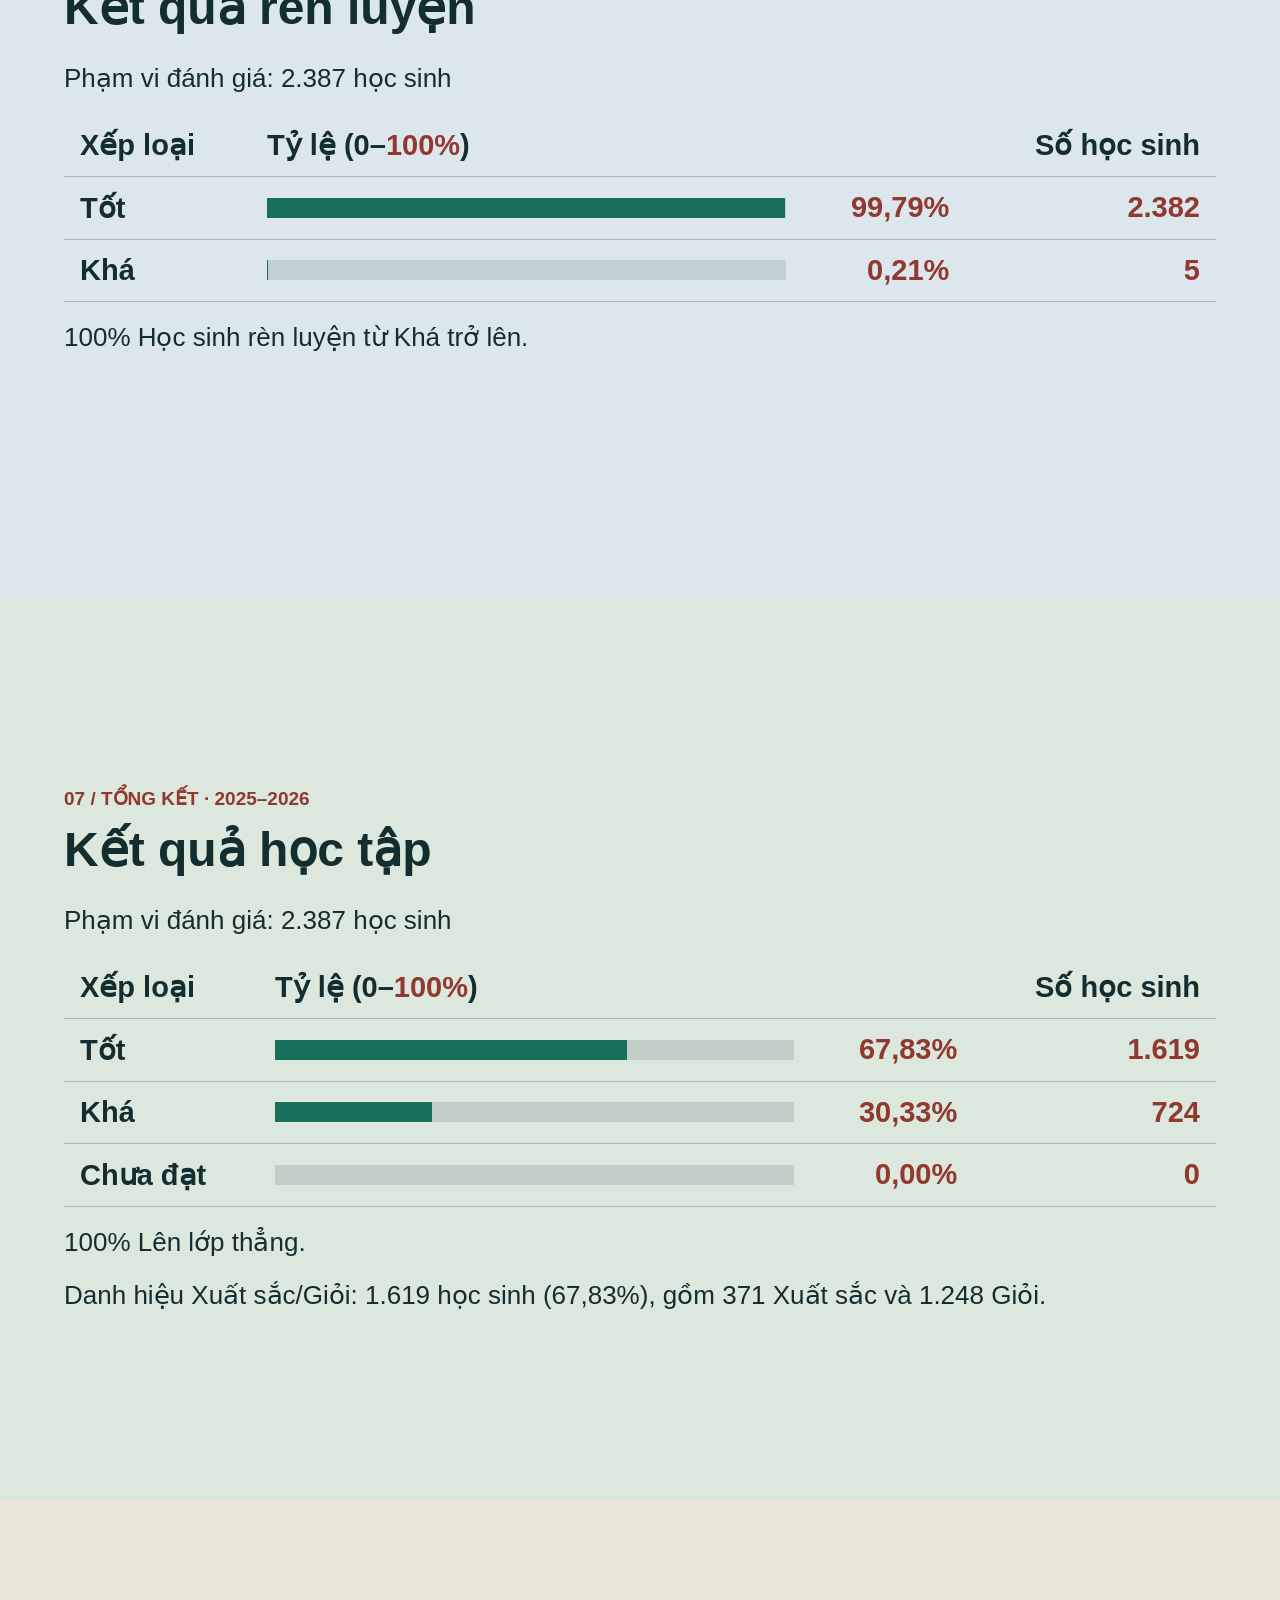
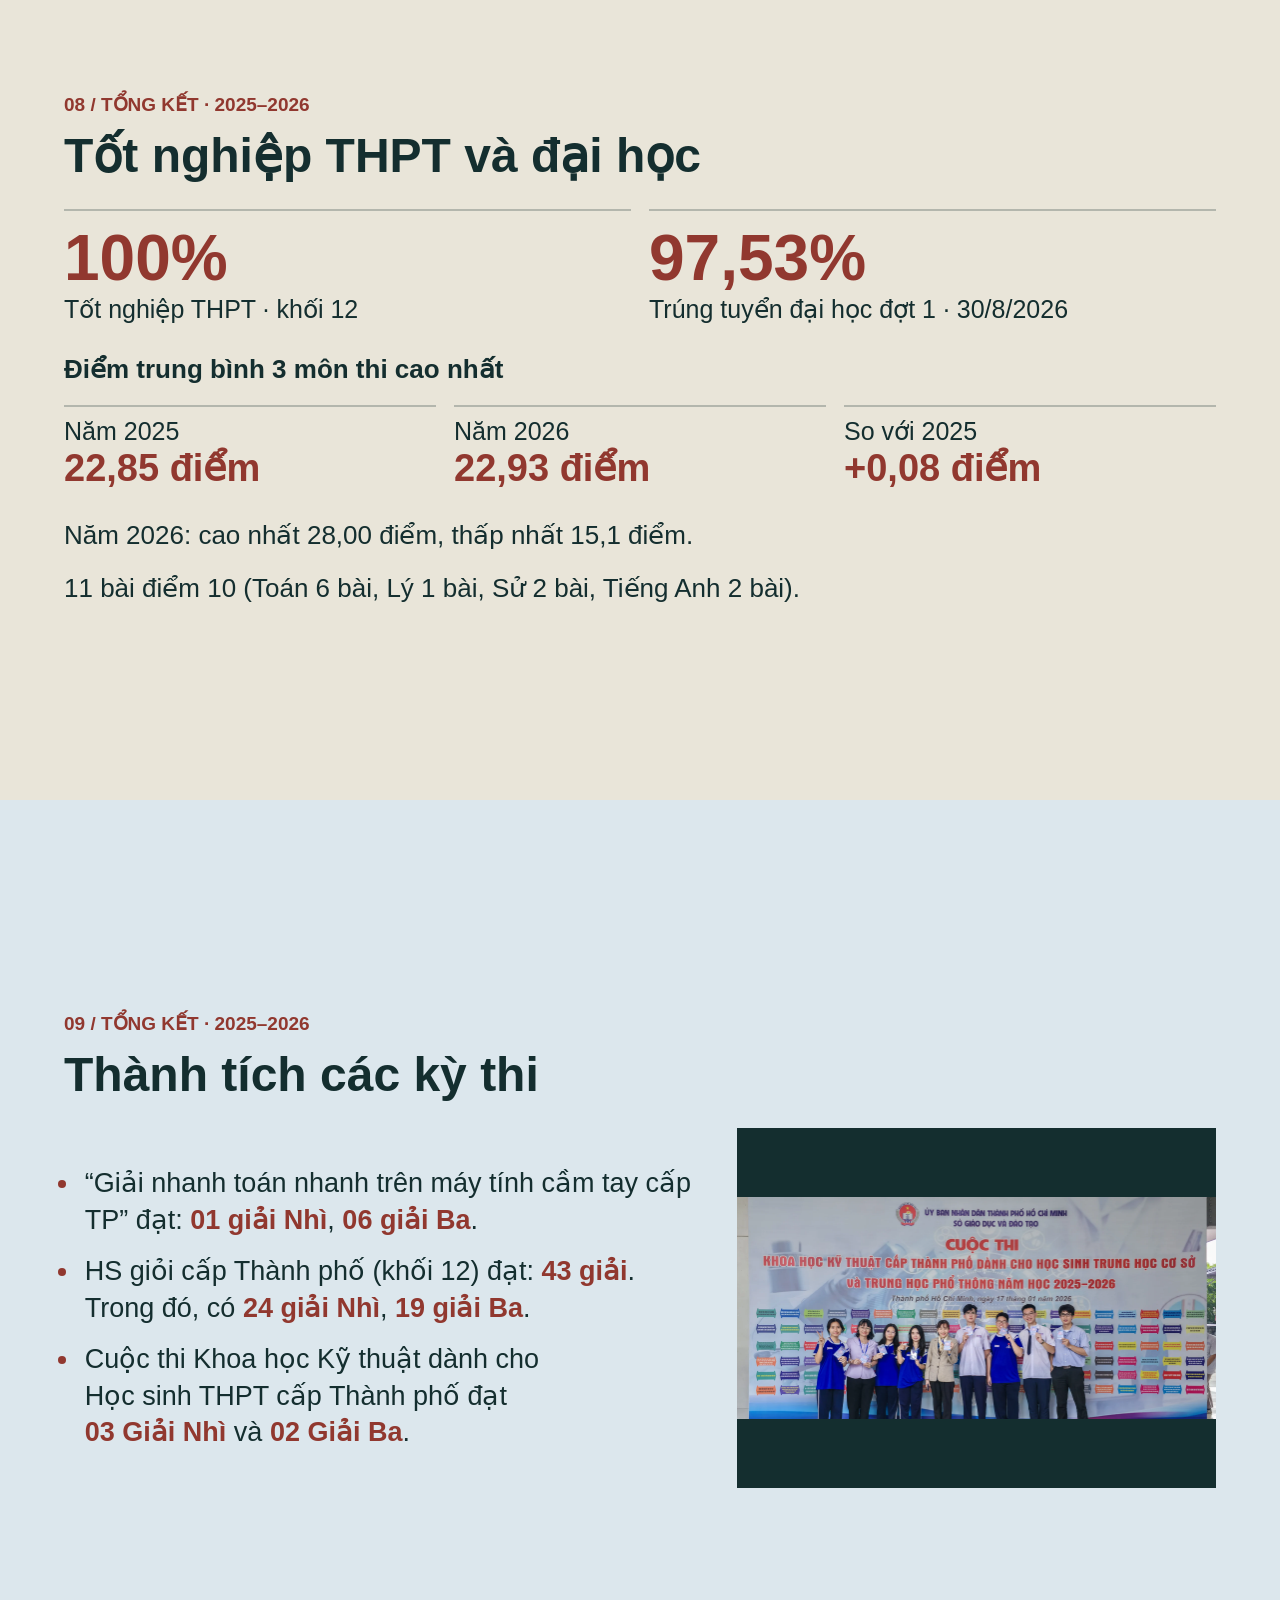
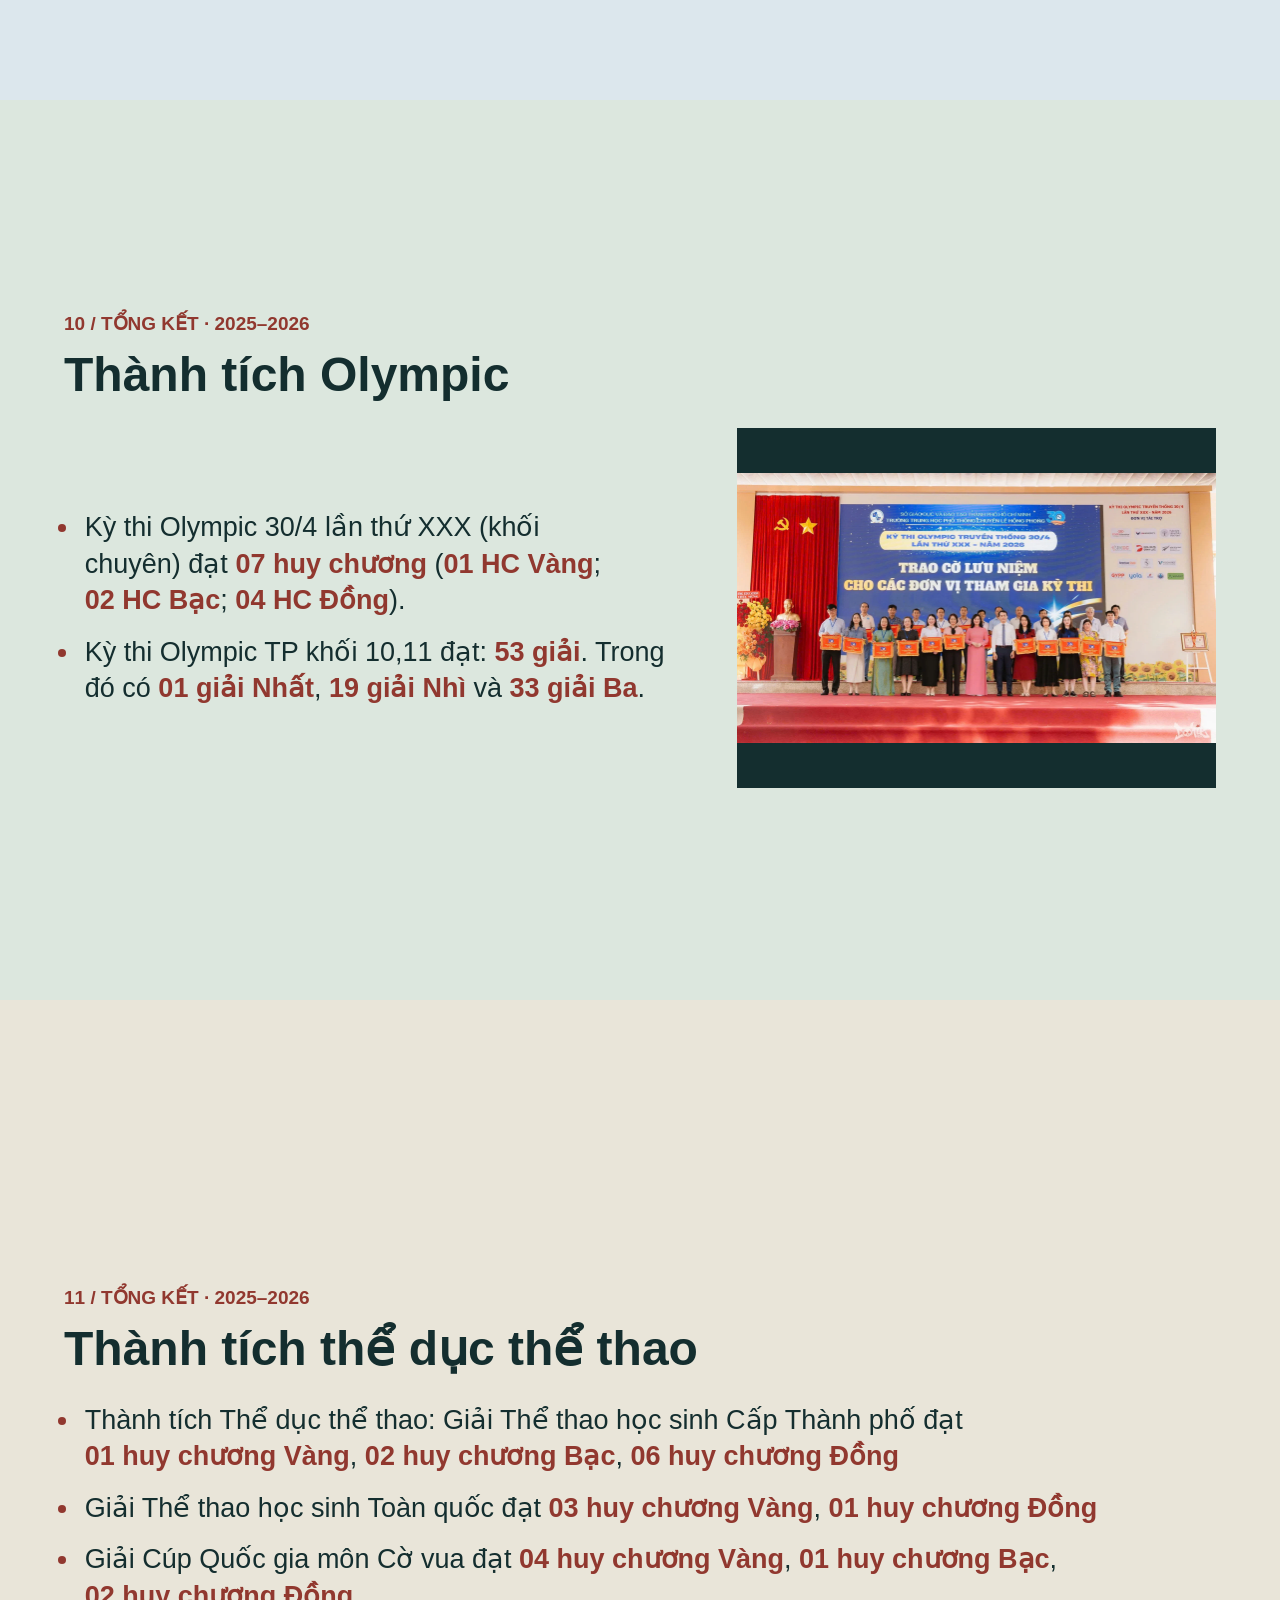
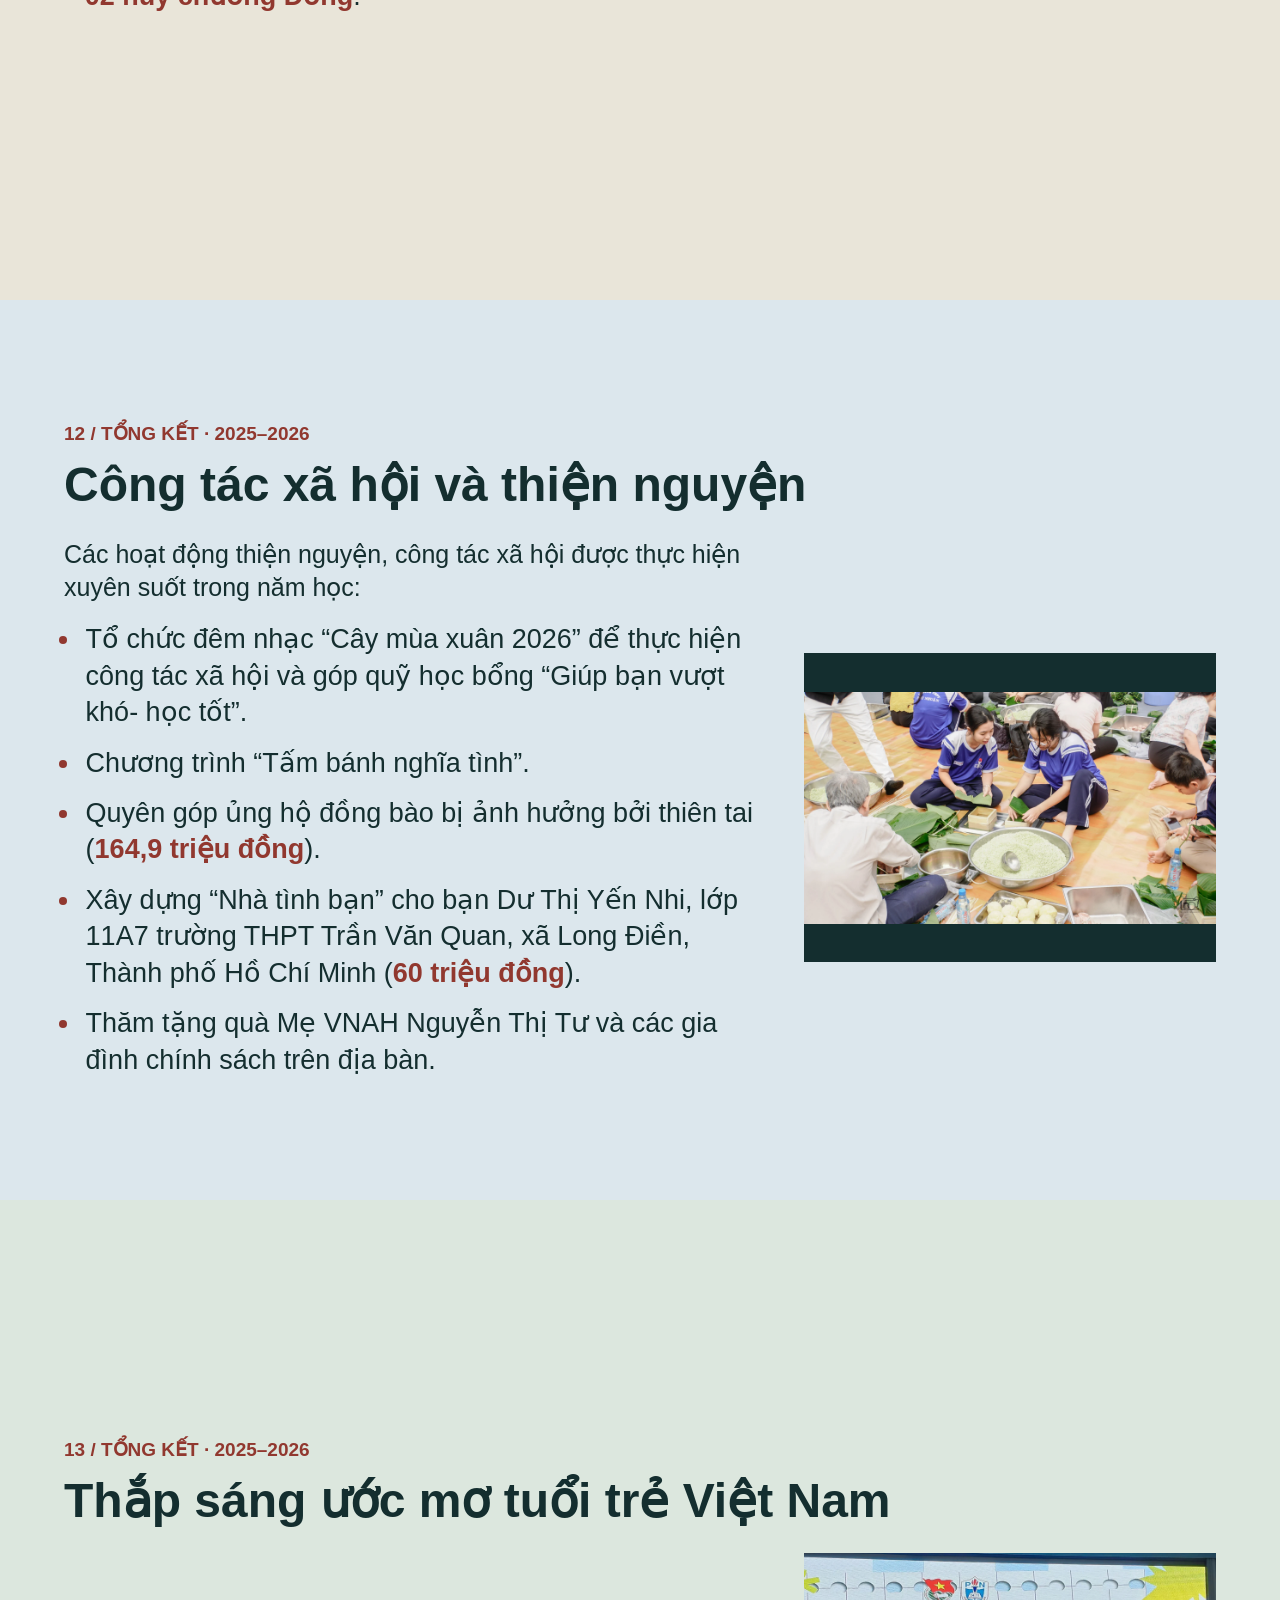
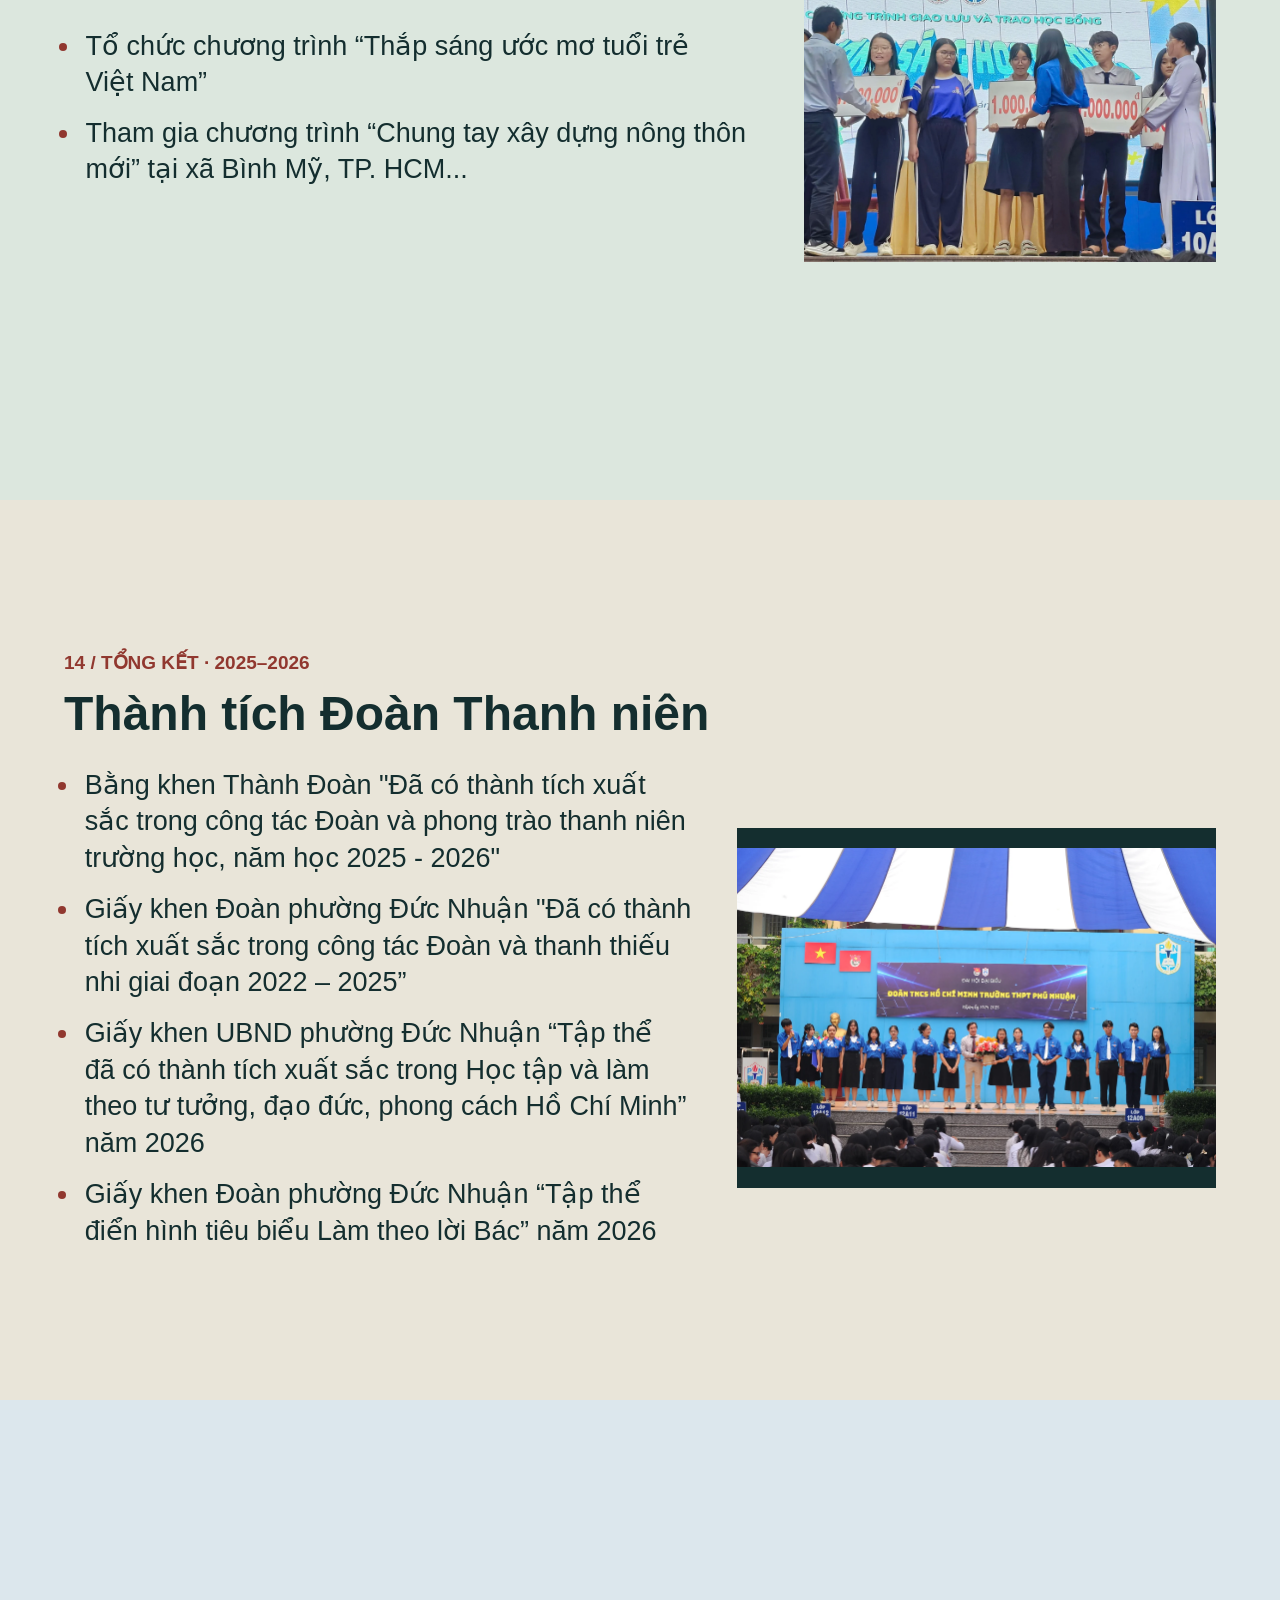
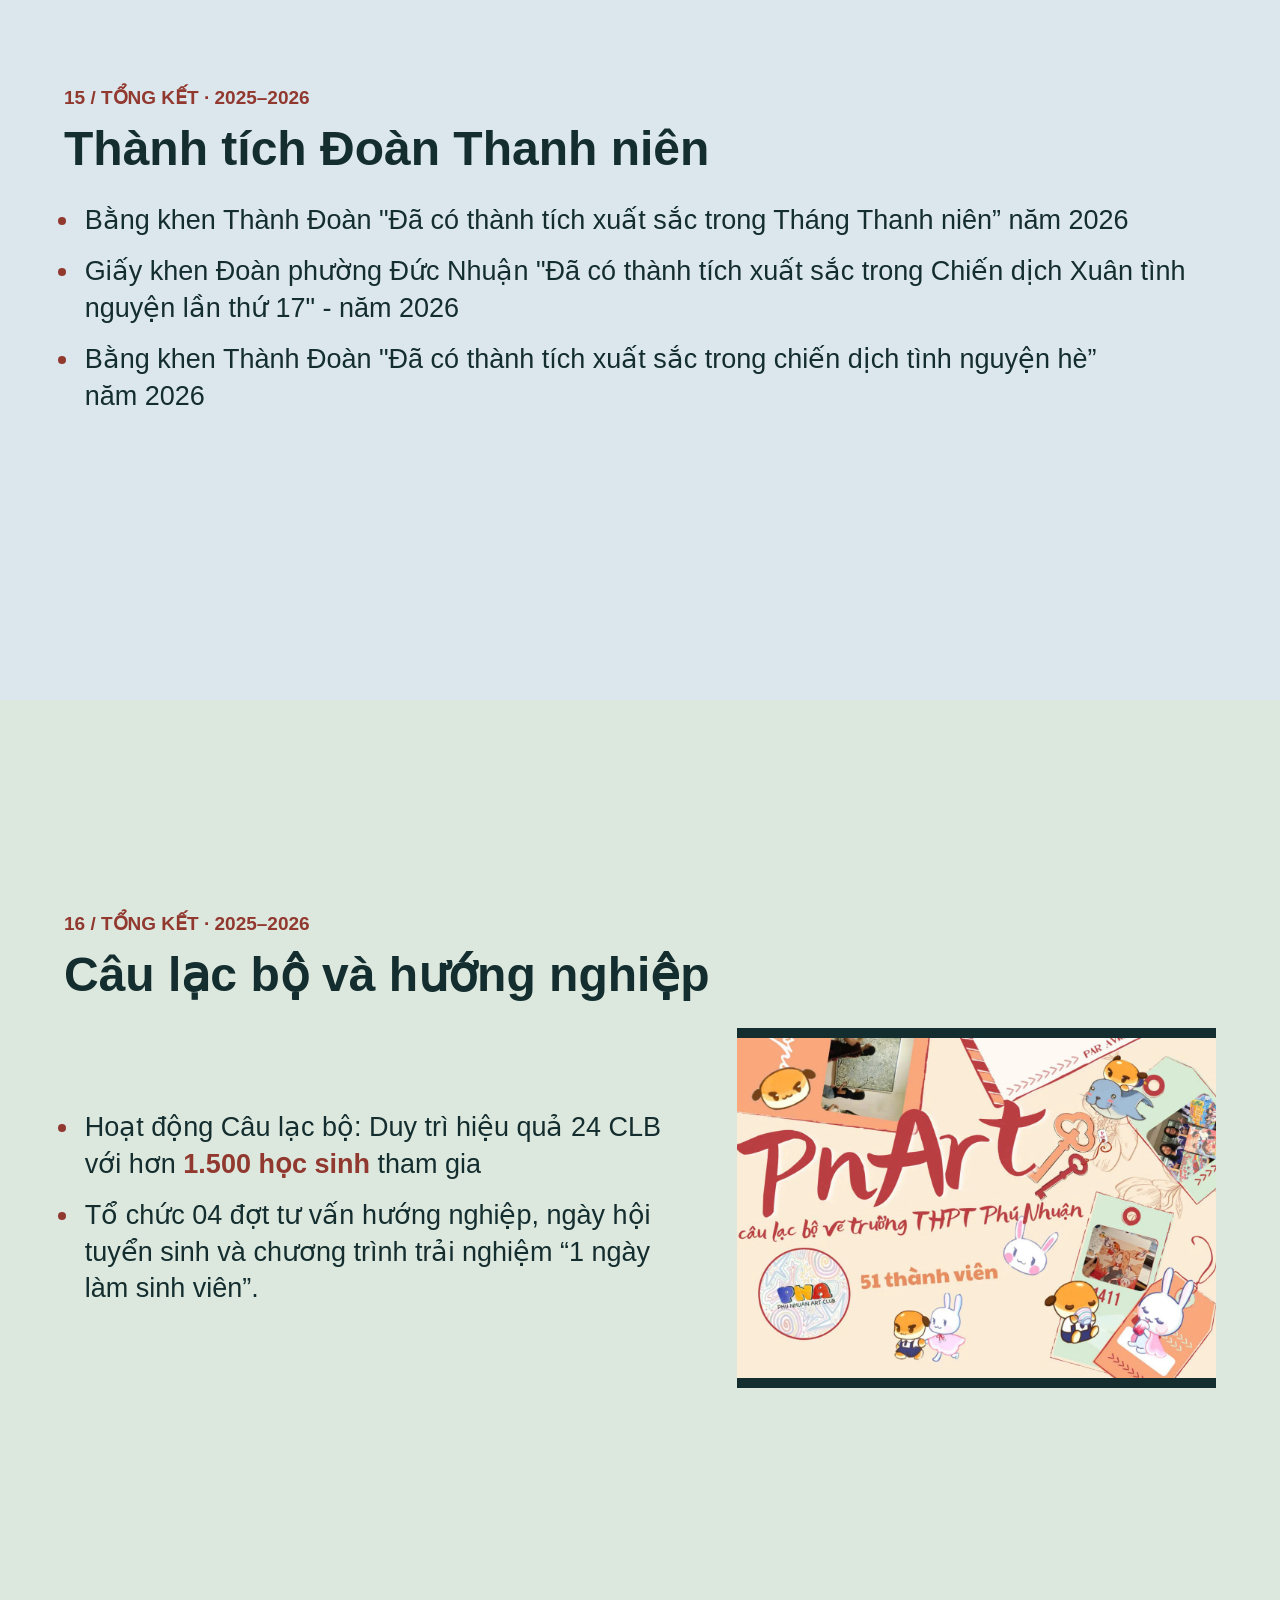
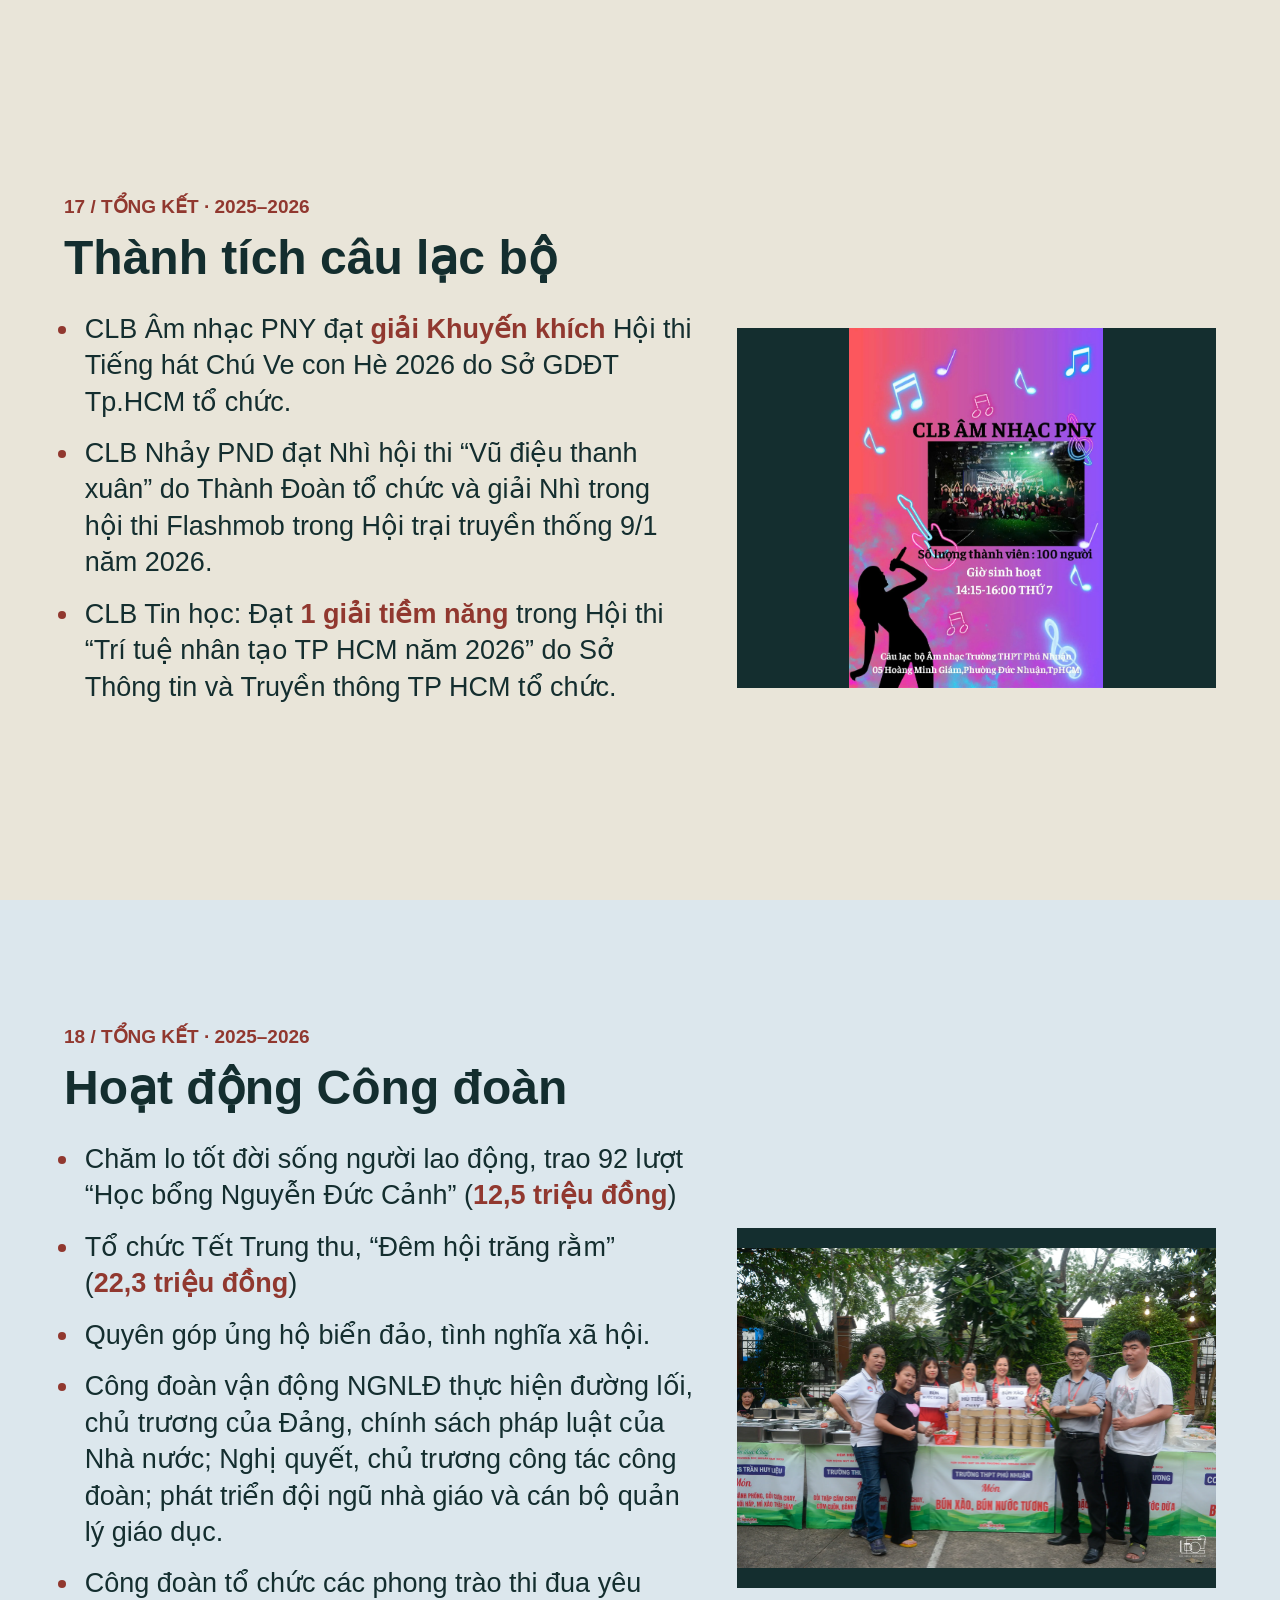
==== commit 0fea5a57: "Expand slide photos after reading and refine narration and closing" ====
--- a/index.html
+++ b/index.html
@@ -4,10 +4,11 @@
 <meta charset="utf-8">
 <meta name="viewport" content="width=device-width, initial-scale=1">
 <title>Hội nghị CCVC · THPT Phú Nhuận</title>
-<link rel="stylesheet" href="style.css?v=20261127">
-<script src="data.js?v=20261127" defer></script>
-<script src="narration.js?v=20261127" defer></script>
-<script src="app.js?v=20261127" defer></script>
+<link rel="stylesheet" href="style.css?v=20261127-2">
+<script src="data.js?v=20261127-2" defer></script>
+<script src="narration.js?v=20261127-2" defer></script>
+<script src="photo-stage.js?v=20261127-2" defer></script>
+<script src="app.js?v=20261127-2" defer></script>
 </head>
 <body><main id="deck" aria-label="Báo cáo Hội nghị CCVC"></main></body>
 </html>
--- a/style.css
+++ b/style.css
@@ -56,9 +56,20 @@
 .subtitle { font-size: 36px; line-height: 1.42; }
 .theme-lines { display: grid; gap: 24px; }
 .theme-lines span { font-size: 80px; line-height: 1.16; font-weight: 750; color: #ffd17b; }
-.chapter.entered .theme-lines span { animation: theme-in 800ms ease-out both; }
-.chapter.entered .theme-lines span:nth-child(2) { animation-delay: 160ms; }
-.chapter.entered .theme-lines span:nth-child(3) { animation-delay: 320ms; }
+.chapter.entered .theme-lines span { animation: theme-in 800ms ease-out both, theme-highlight 1800ms 500ms ease-out both; }
+.chapter.entered .theme-lines span:nth-child(2) { animation-delay: 160ms, 660ms; }
+.chapter.entered .theme-lines span:nth-child(3) { animation-delay: 320ms, 820ms; }
+@keyframes theme-highlight { 0% { color:#fff5dc; text-shadow:0 0 16px #ffd17b70; } 100% {color:#ffd17b;text-shadow:none;} }
+.closing .inner { text-align: center; }
+.closing .kicker, .closing .body { display:none; }
+.closing h2 { display:grid; gap:24px; margin:0; font-size:80px; line-height:1.16; }
+.closing h2 span { display:block; color:#ffd17b; }
+.closing.entered h2 span { animation: closing-zoom 1000ms ease-out both; }
+.closing.entered h2 span:nth-child(2) { animation-delay:180ms; }
+.closing.entered h2 span:nth-child(3) { animation-delay:360ms; }
+@keyframes closing-zoom { from {transform:scale(.82);opacity:.4;} to {transform:scale(1);opacity:1;} }
+.photo-stage { position:fixed; inset:0; z-index:5; background:#101c1a; display:grid; place-items:center; pointer-events:none; }
+.photo-stage img { width:100%; height:100%; object-fit:contain; display:block; }
 @keyframes theme-in { from { transform: translateX(18px); opacity: .5; } to { transform: none; opacity: 1; } }
 .narration-start { position: fixed; z-index: 10; bottom: 24px; left: 50%; transform: translateX(-50%); border: 0; border-radius: 6px; padding: 16px 24px; font: 700 24px "Segoe UI",sans-serif; background: #91382f; color: #fff; cursor: pointer; box-shadow: 0 4px 20px #0003; }
 .emphasis { color: var(--accent); font-weight: 750; background: transparent; border-radius: 0; padding: 0; white-space: nowrap; }
@@ -74,6 +85,7 @@
   .targets-table .target-group { padding-top: 12px; }
   .targets-table small { font-size: 20px; }
   .theme-lines span { font-size: 62px; }
+  .closing h2 { font-size:62px; }
 }
 @media (max-width: 899px), (max-height: 699px) {
   :root { scroll-snap-type: y proximity; }
@@ -98,5 +110,6 @@
   .targets-panels { grid-template-columns: 1fr; gap: 24px; }
   .targets-table caption { font-size: 30px; }
   .theme-lines span { font-size: 36px; }
+  .closing h2 { font-size:36px; gap:20px; }
 }
-@media (prefers-reduced-motion: reduce) { .entered .inner, .entered .chart-fill, .entered .emphasis, .chapter.entered .theme-lines span { animation: none; } }
+@media (prefers-reduced-motion: reduce) { .entered .inner, .entered .chart-fill, .entered .emphasis, .chapter.entered .theme-lines span, .closing.entered h2 span { animation: none; } }
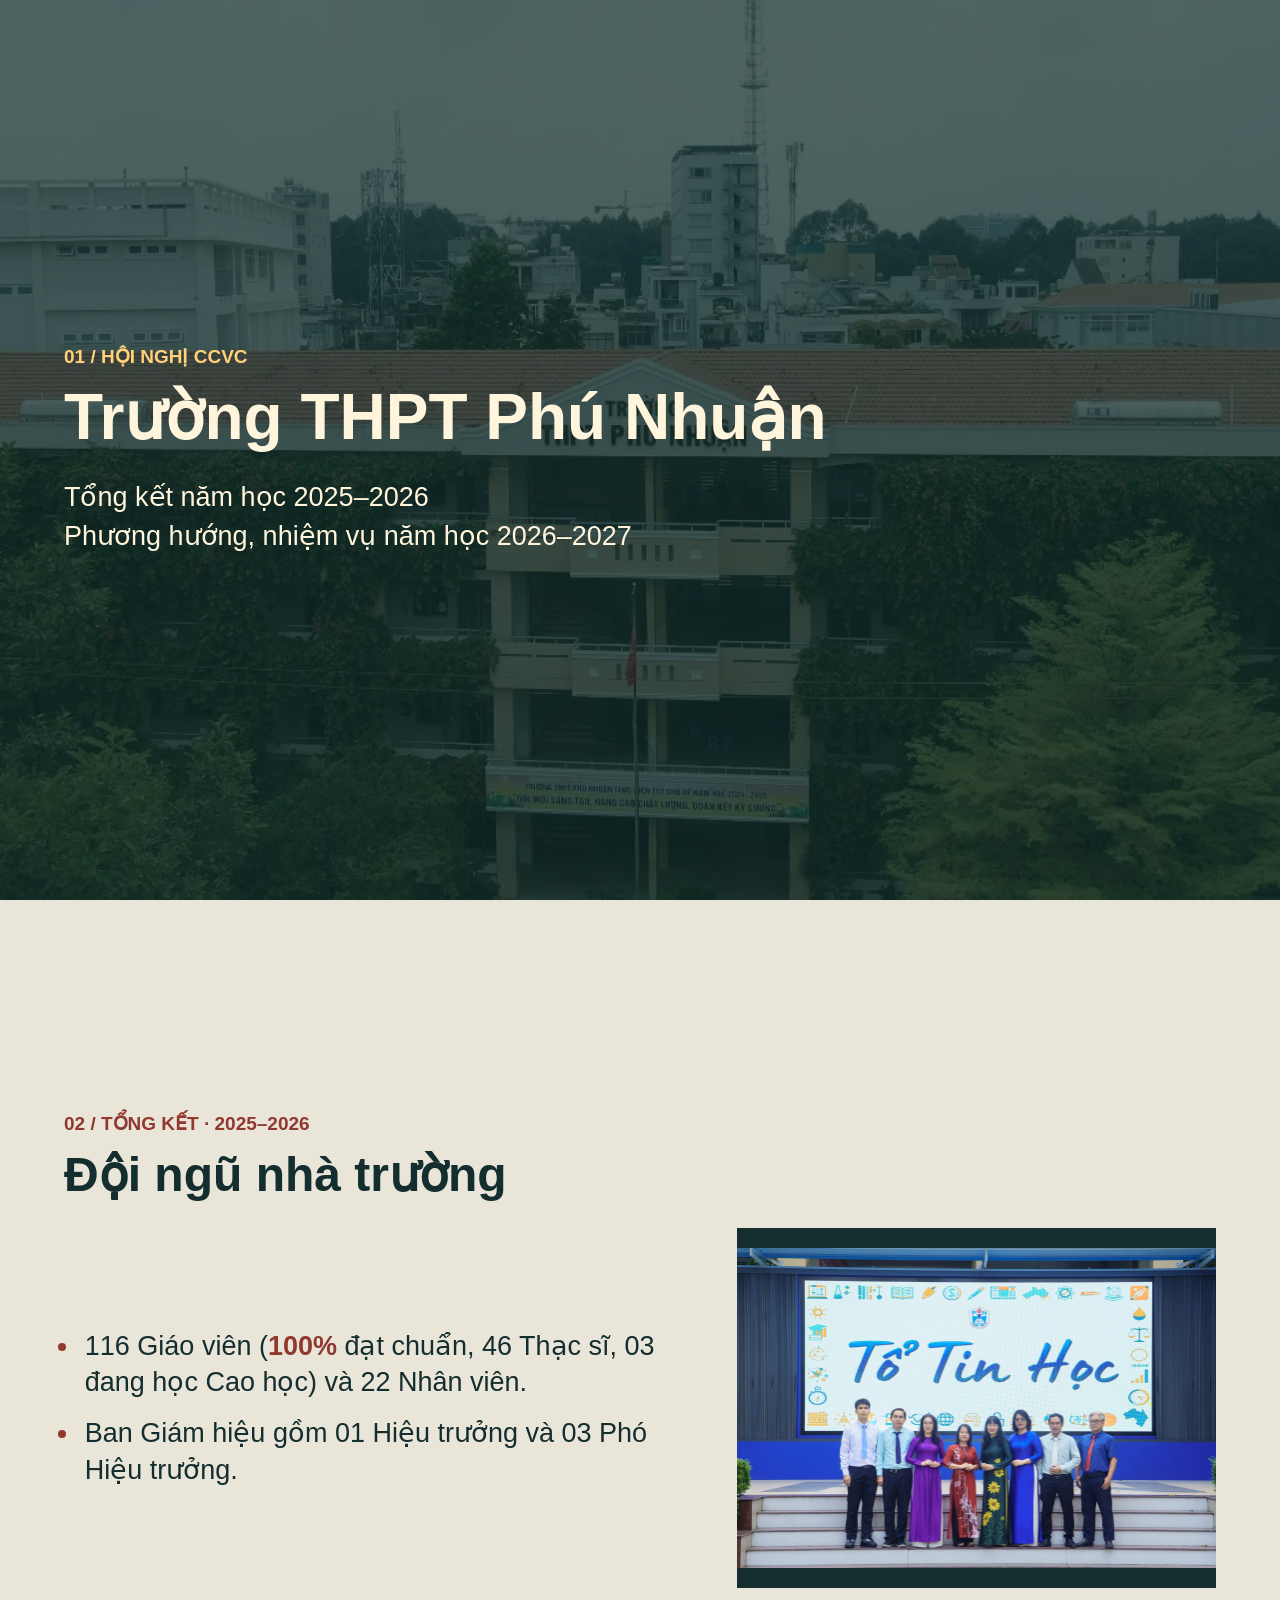
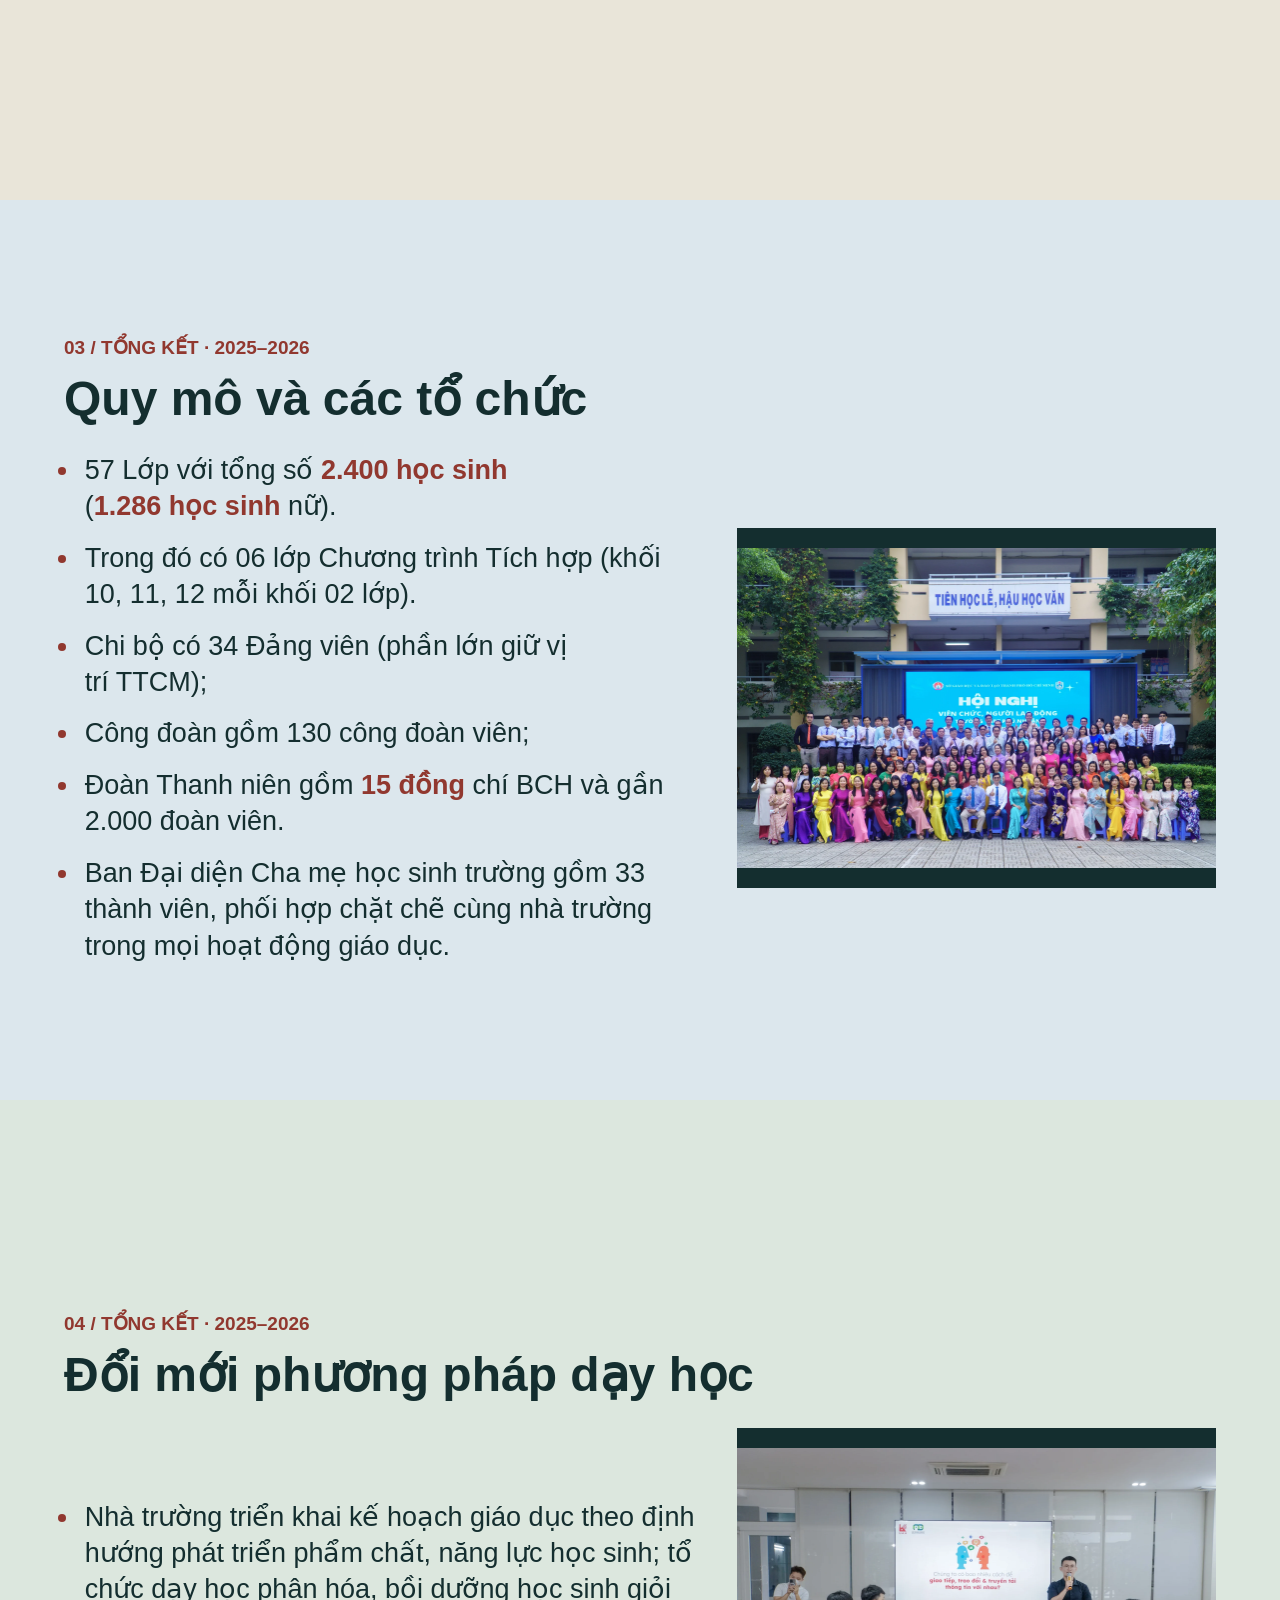
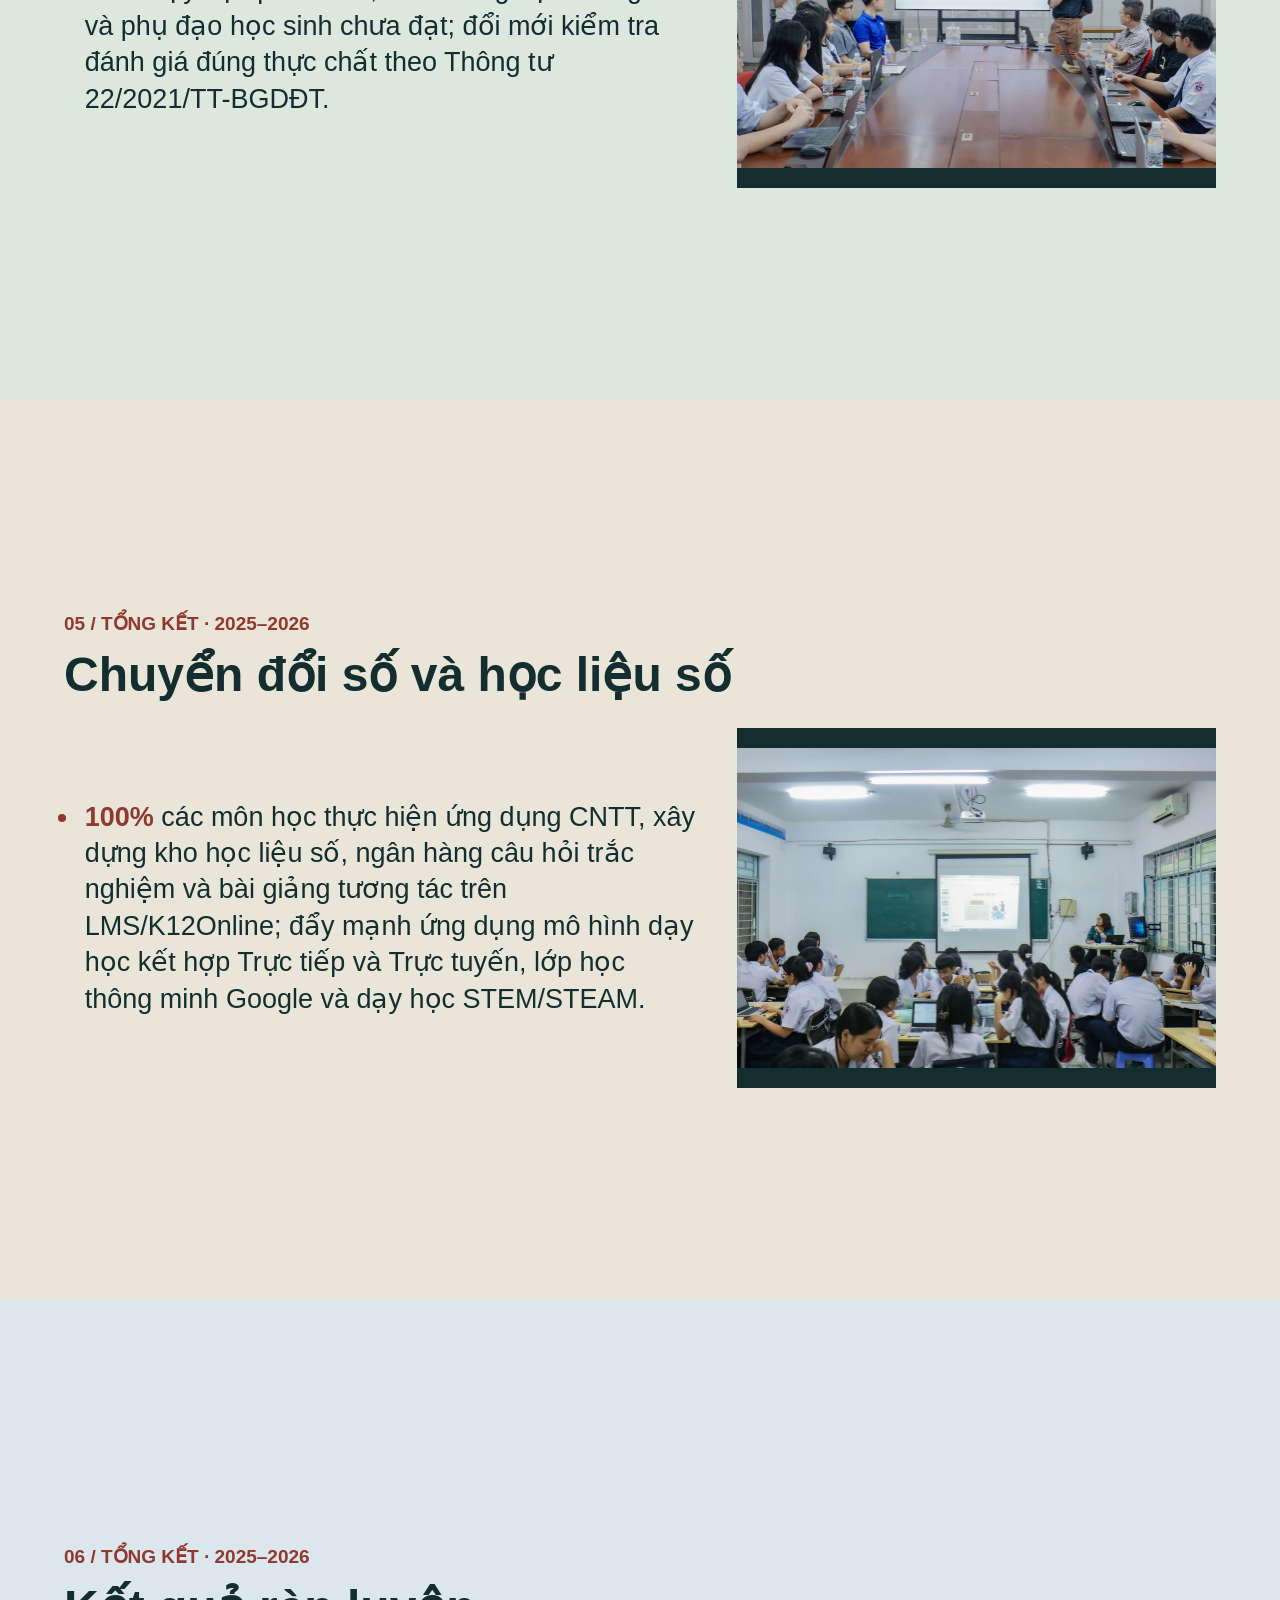
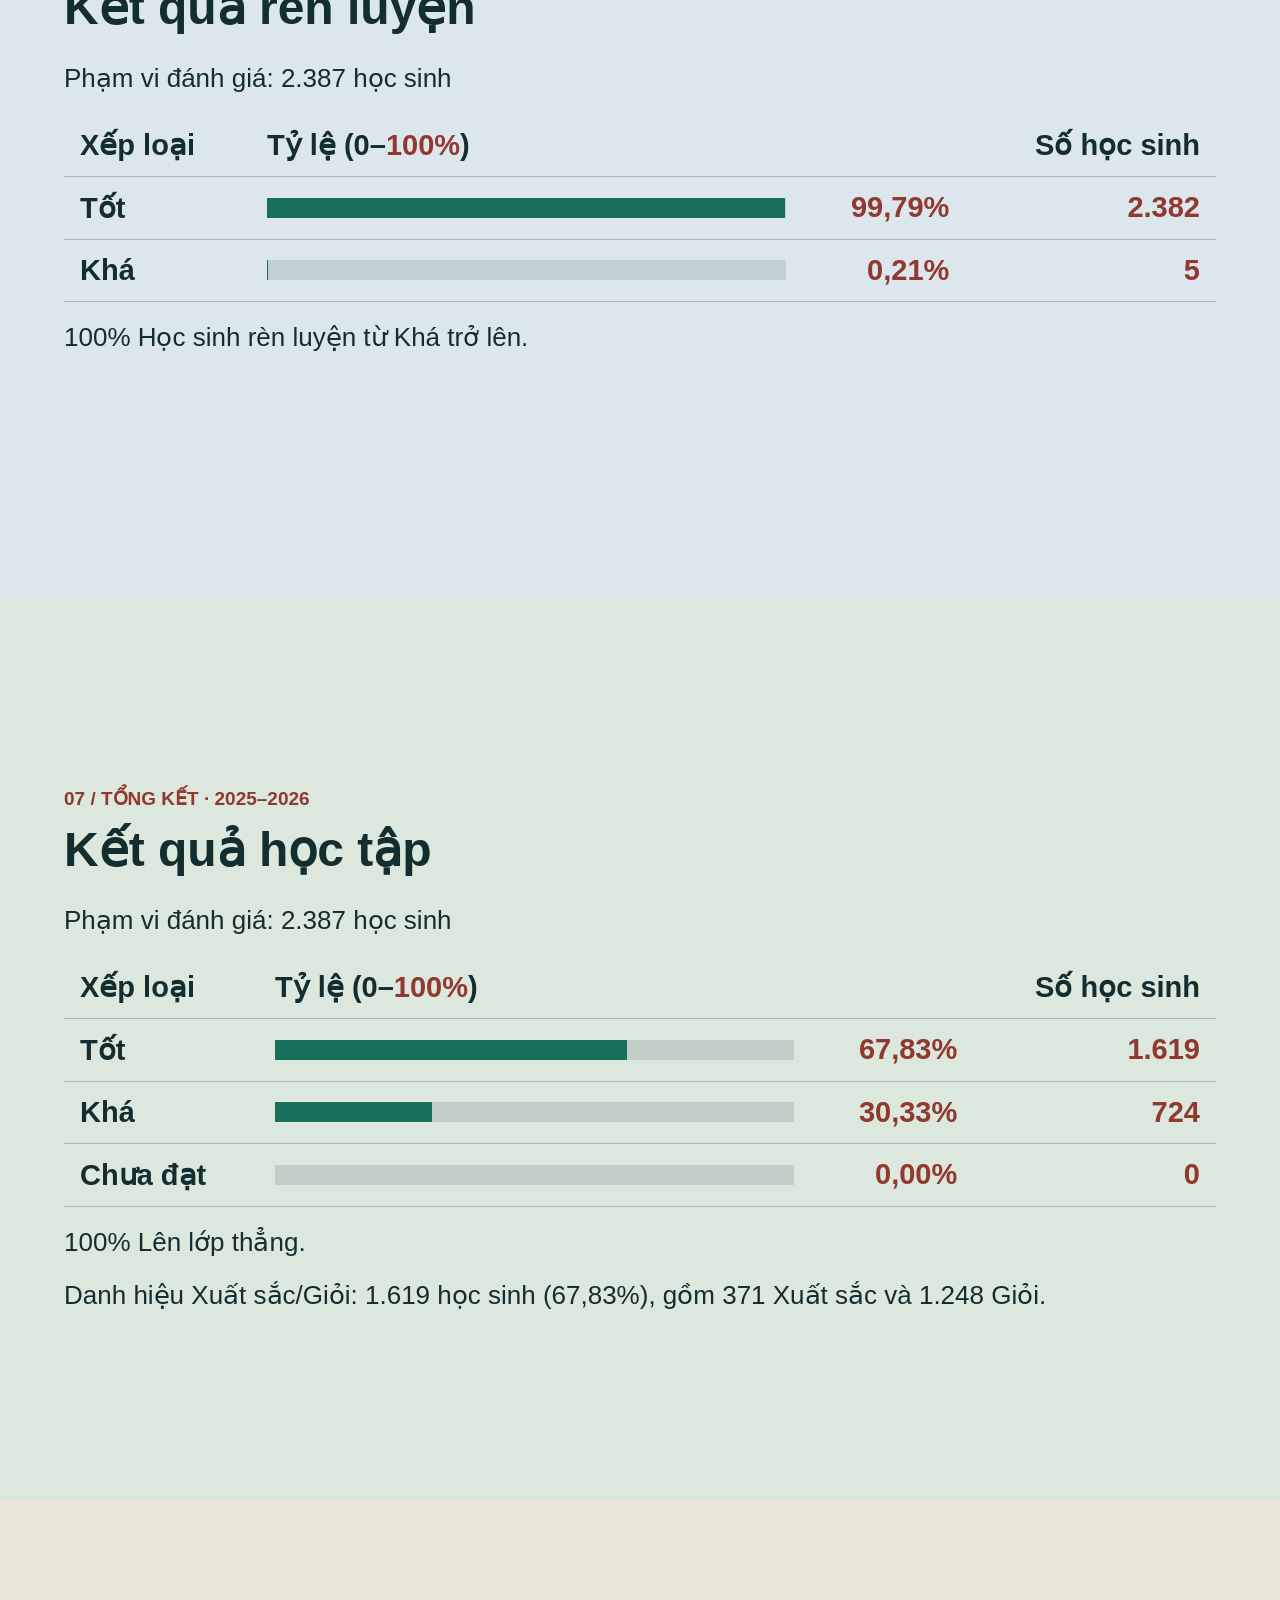
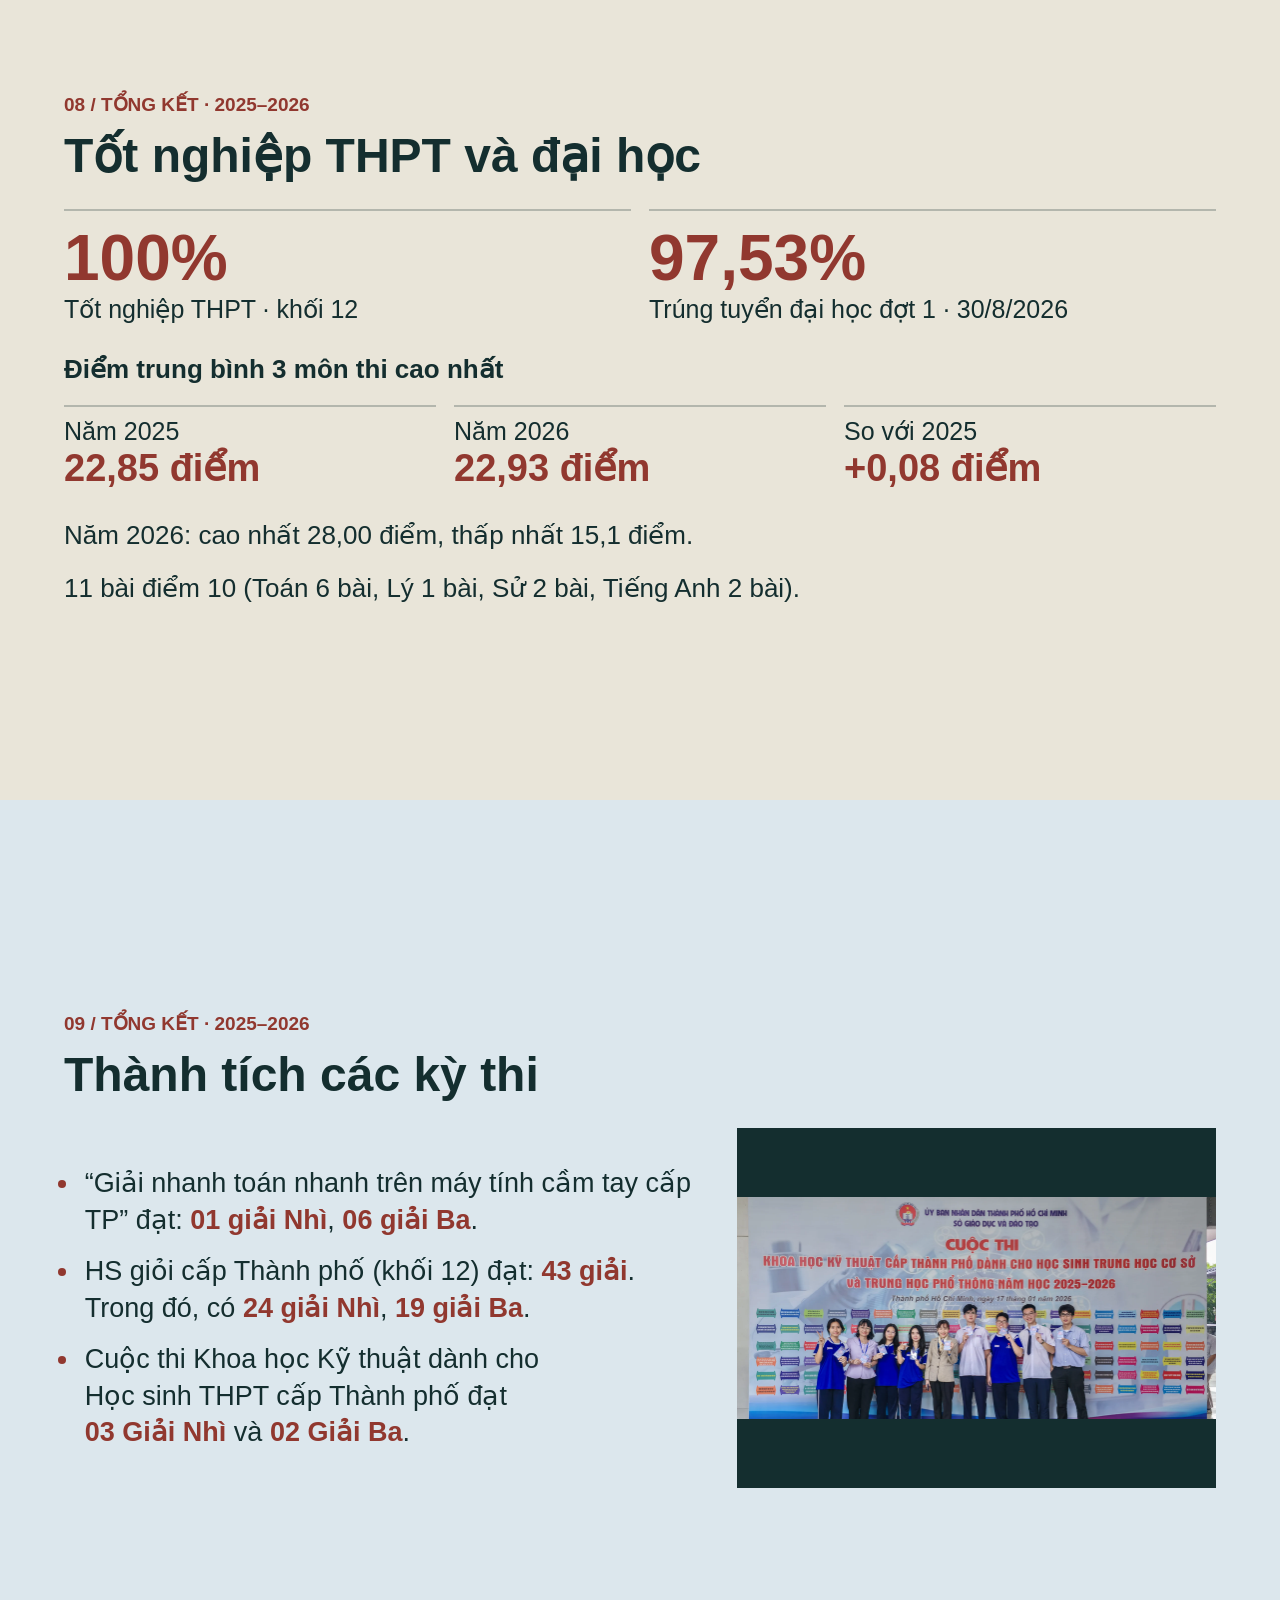
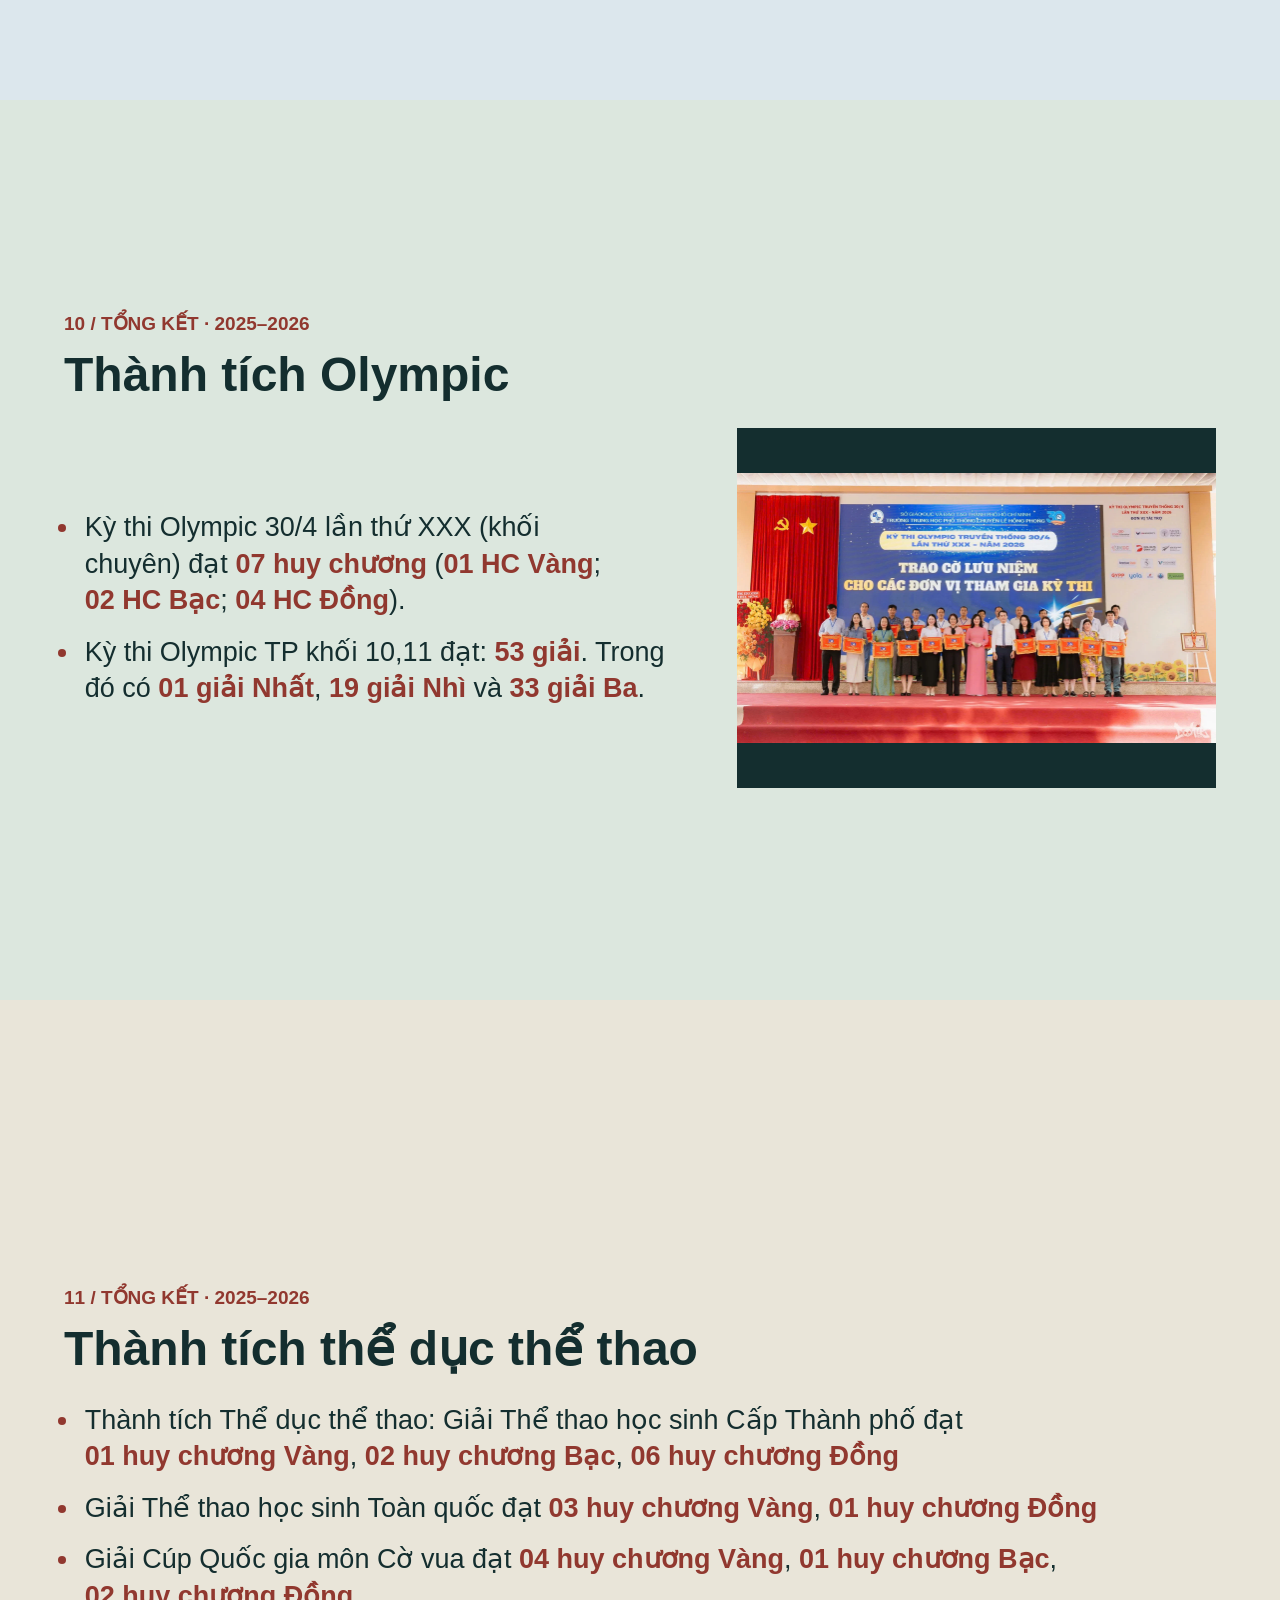
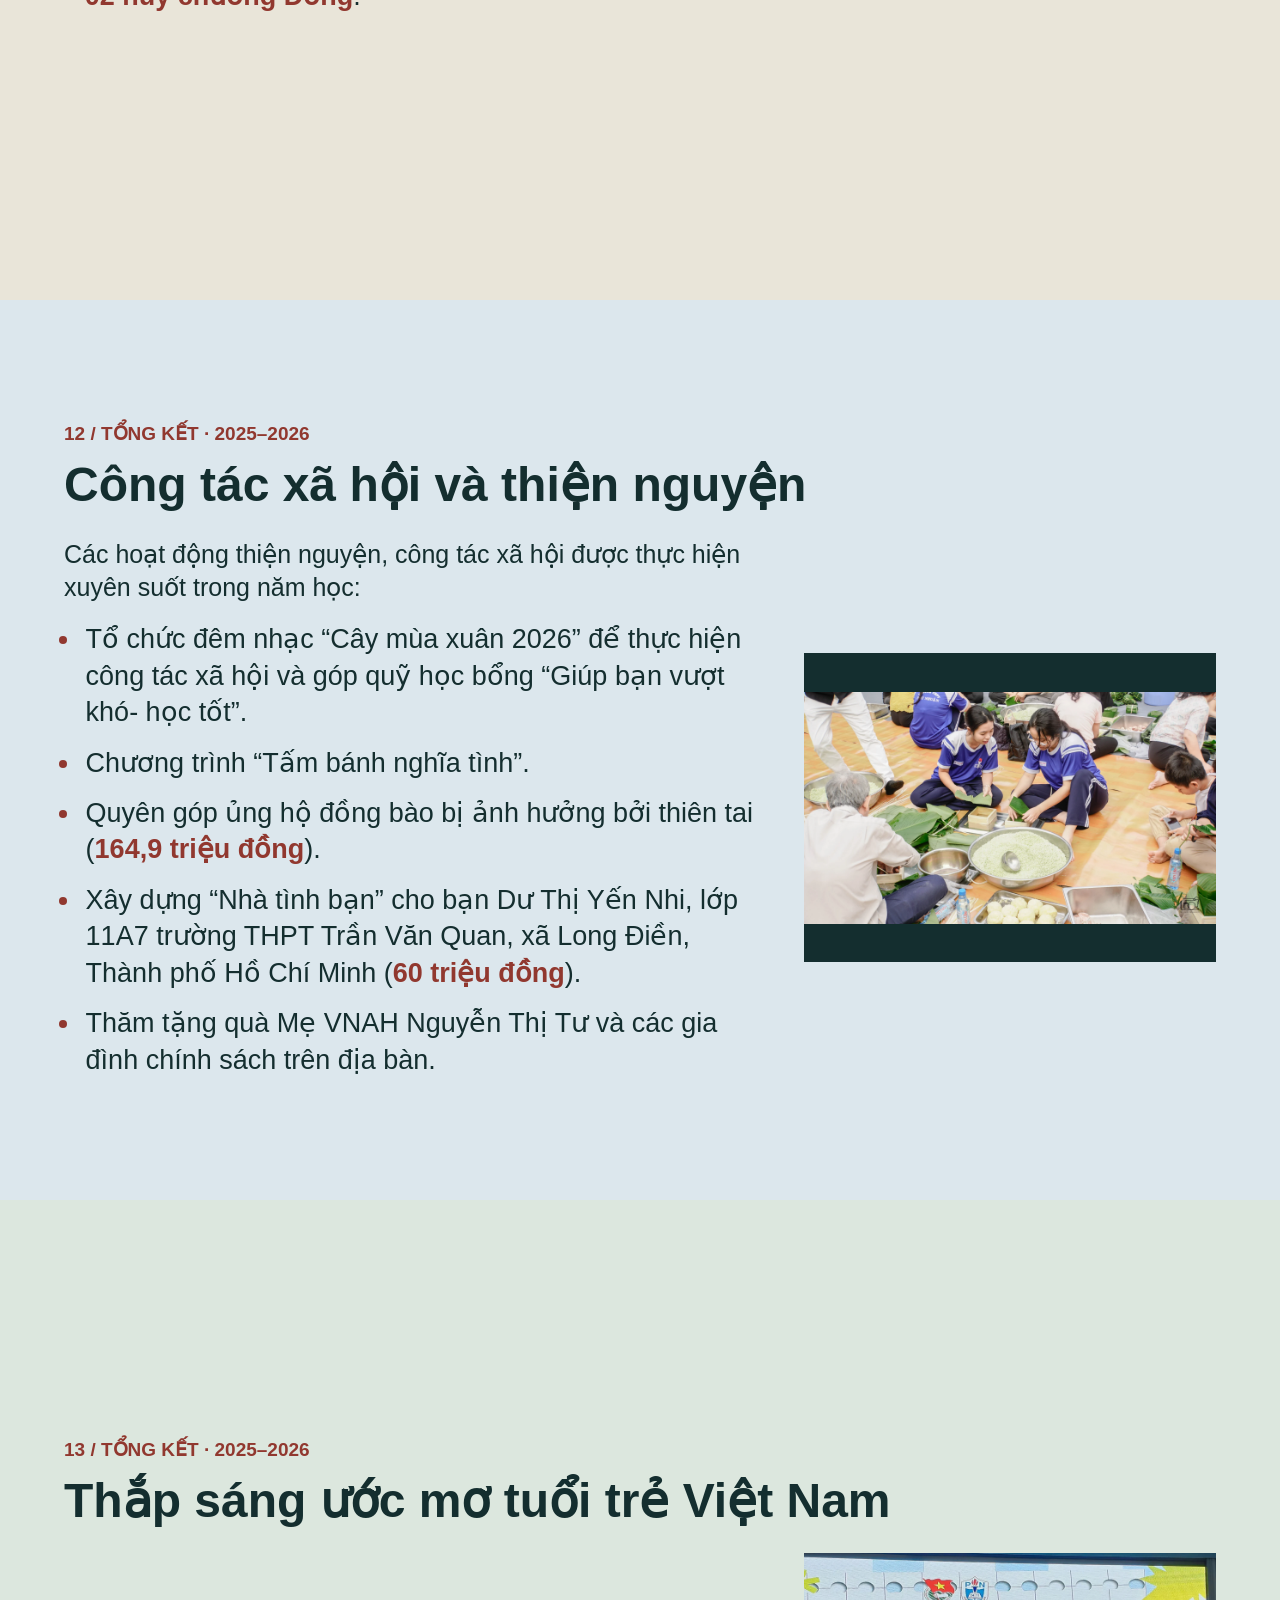
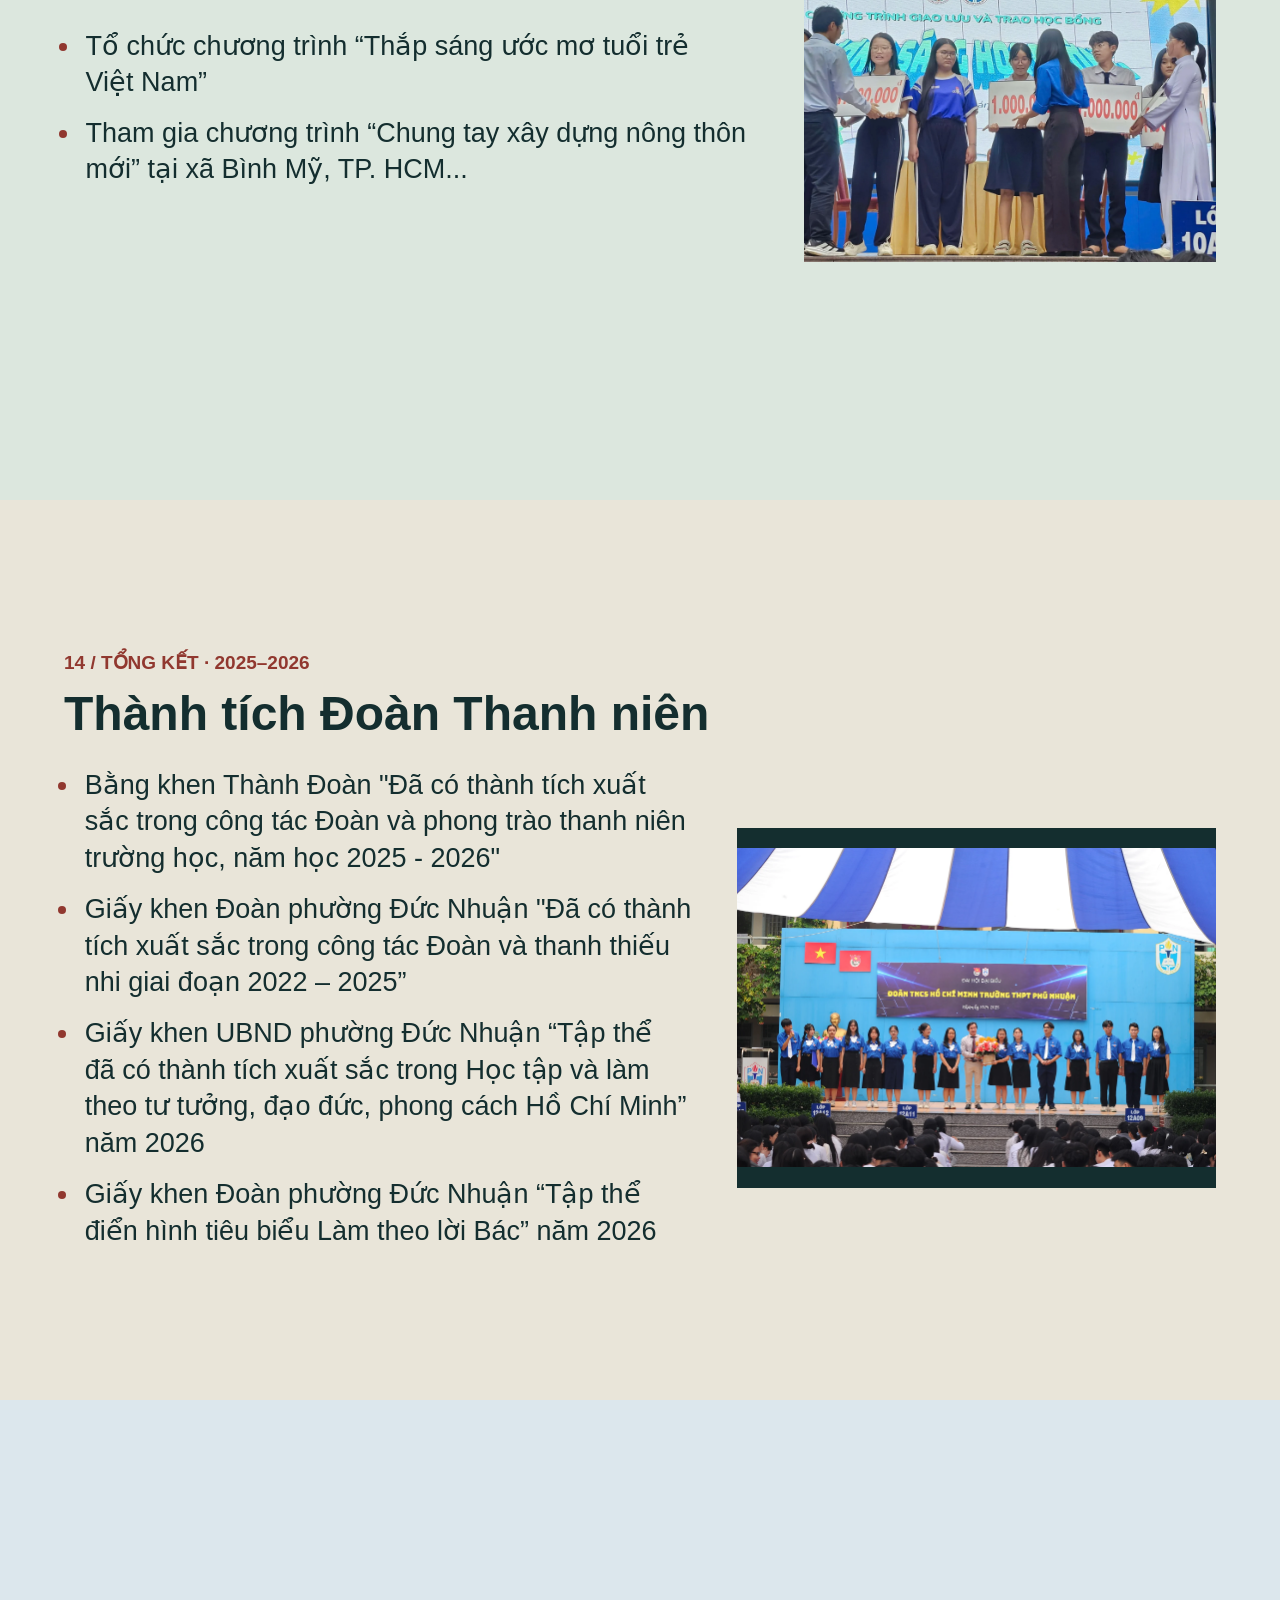
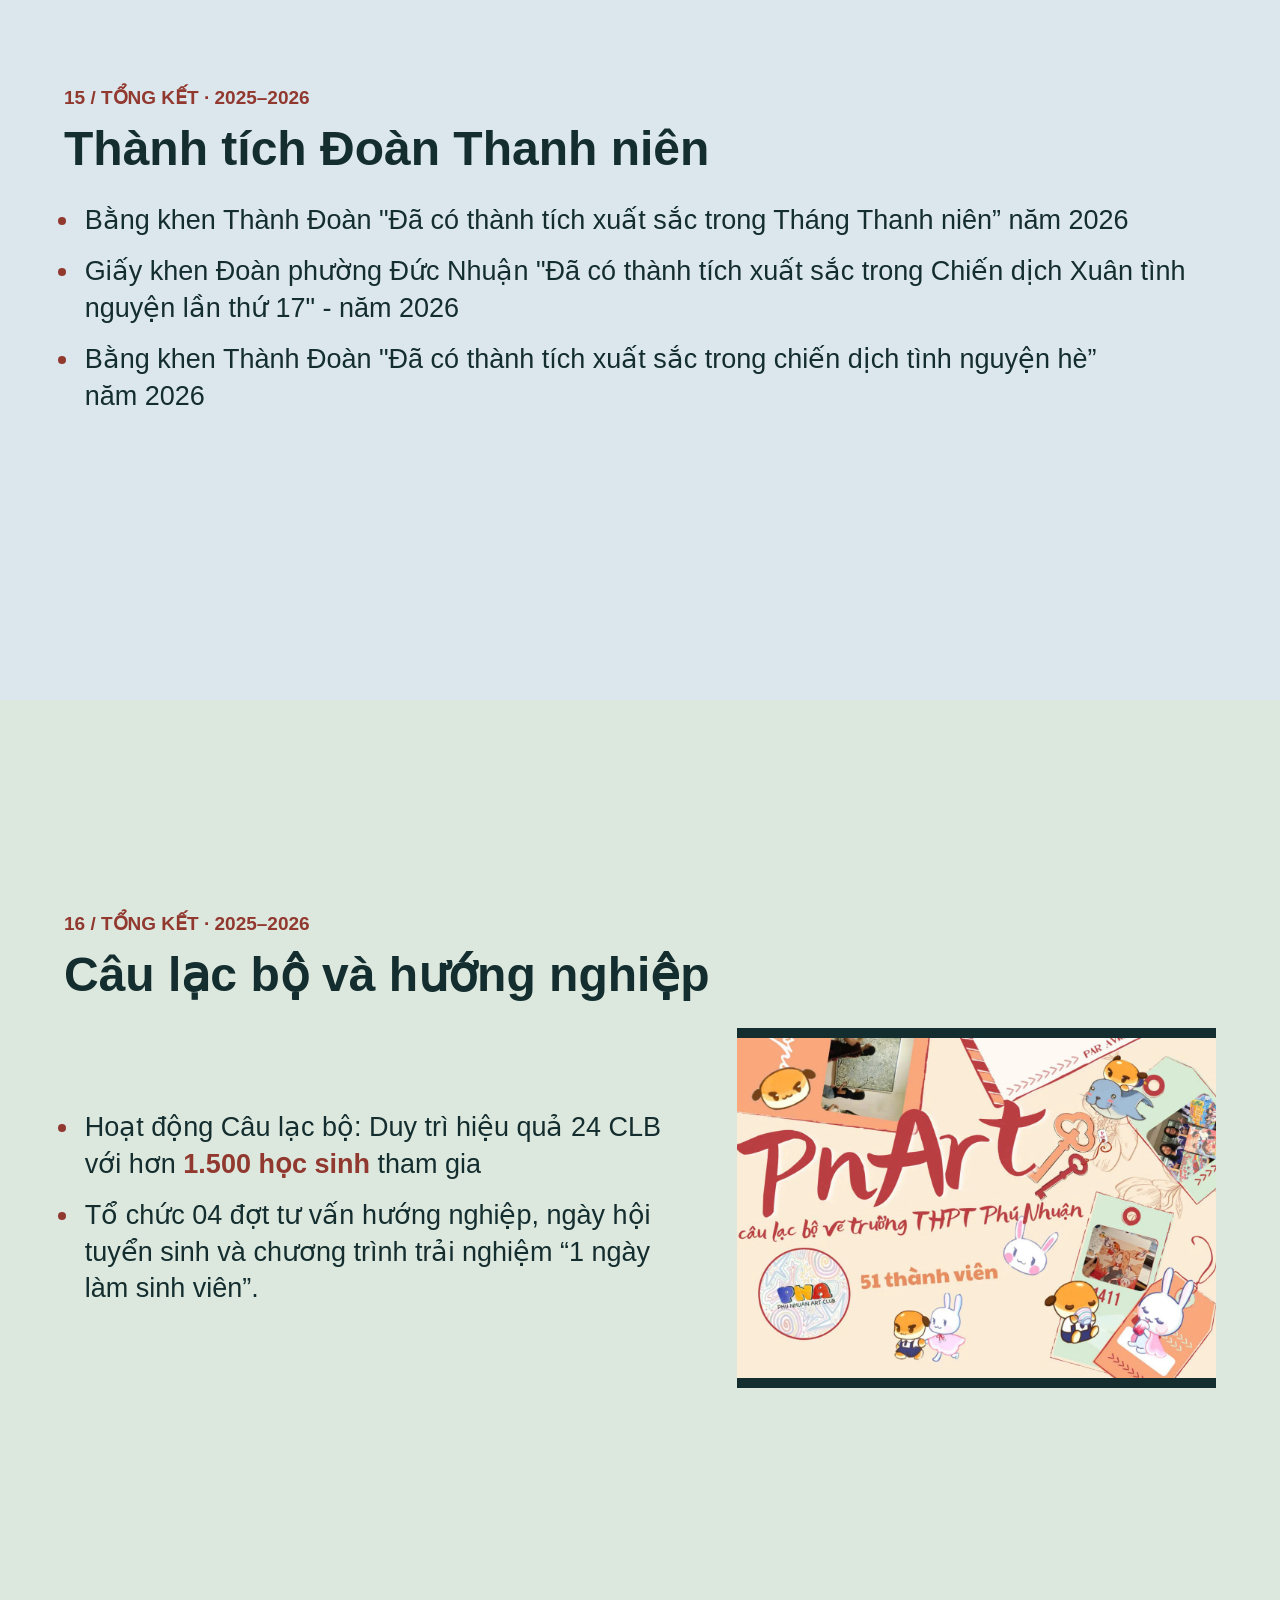
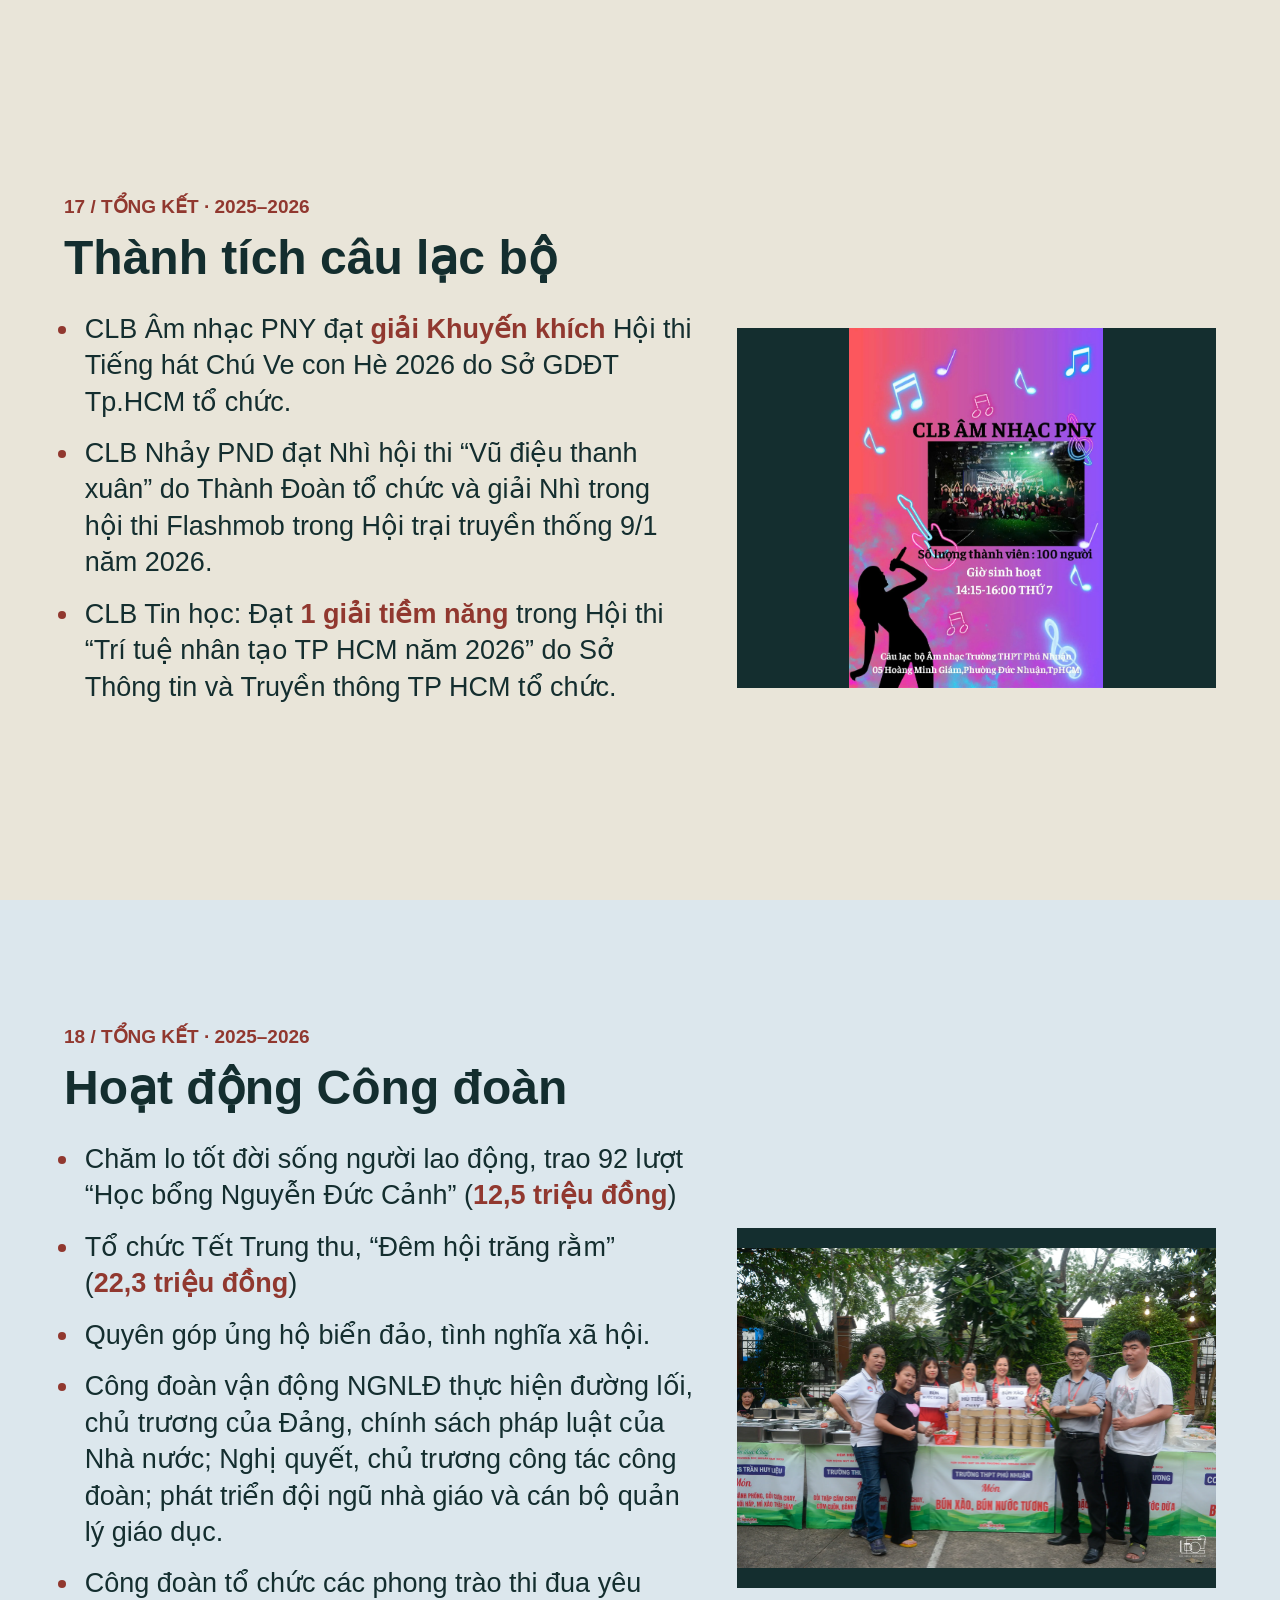
==== commit 45c6a653: "Limit photo enlargement and sustain theme animation with updated closing" ====
--- a/index.html
+++ b/index.html
@@ -4,11 +4,11 @@
 <meta charset="utf-8">
 <meta name="viewport" content="width=device-width, initial-scale=1">
 <title>Hội nghị CCVC · THPT Phú Nhuận</title>
-<link rel="stylesheet" href="style.css?v=20261127-2">
-<script src="data.js?v=20261127-2" defer></script>
-<script src="narration.js?v=20261127-2" defer></script>
-<script src="photo-stage.js?v=20261127-2" defer></script>
-<script src="app.js?v=20261127-2" defer></script>
+<link rel="stylesheet" href="style.css?v=20261127-3">
+<script src="data.js?v=20261127-3" defer></script>
+<script src="narration.js?v=20261127-3" defer></script>
+<script src="photo-stage.js?v=20261127-3" defer></script>
+<script src="app.js?v=20261127-3" defer></script>
 </head>
 <body><main id="deck" aria-label="Báo cáo Hội nghị CCVC"></main></body>
 </html>
--- a/style.css
+++ b/style.css
@@ -56,12 +56,15 @@
 .subtitle { font-size: 36px; line-height: 1.42; }
 .theme-lines { display: grid; gap: 24px; }
 .theme-lines span { font-size: 80px; line-height: 1.16; font-weight: 750; color: #ffd17b; }
-.chapter.entered .theme-lines span { animation: theme-in 800ms ease-out both, theme-highlight 1800ms 500ms ease-out both; }
-.chapter.entered .theme-lines span:nth-child(2) { animation-delay: 160ms, 660ms; }
-.chapter.entered .theme-lines span:nth-child(3) { animation-delay: 320ms, 820ms; }
-@keyframes theme-highlight { 0% { color:#fff5dc; text-shadow:0 0 16px #ffd17b70; } 100% {color:#ffd17b;text-shadow:none;} }
+.chapter.entered .theme-lines span { transform-origin:left center; animation: theme-in 800ms ease-out both, theme-highlight 2400ms 800ms ease-in-out infinite alternate; }
+.chapter.entered .theme-lines span:nth-child(2) { animation-delay: 160ms, 1200ms; }
+.chapter.entered .theme-lines span:nth-child(3) { animation-delay: 320ms, 1600ms; }
+.chapter:not(.in-viewport) .theme-lines span { animation-play-state:paused; }
+@keyframes theme-highlight { 0% { color:#fff5dc; text-shadow:0 0 14px #ffd17b55; transform:scale(1); } 100% {color:#ffd17b;text-shadow:none;transform:scale(1.015);} }
 .closing .inner { text-align: center; }
+.closing header { position:relative; }
 .closing .kicker, .closing .body { display:none; }
+.closing-subject { position:absolute; bottom:100%; left:0; right:0; font-size:34px; font-weight:650; color:#fff5dc; margin-bottom:28px; line-height:1.3; }
 .closing h2 { display:grid; gap:24px; margin:0; font-size:80px; line-height:1.16; }
 .closing h2 span { display:block; color:#ffd17b; }
 .closing.entered h2 span { animation: closing-zoom 1000ms ease-out both; }
@@ -69,7 +72,7 @@
 .closing.entered h2 span:nth-child(3) { animation-delay:360ms; }
 @keyframes closing-zoom { from {transform:scale(.82);opacity:.4;} to {transform:scale(1);opacity:1;} }
 .photo-stage { position:fixed; inset:0; z-index:5; background:#101c1a; display:grid; place-items:center; pointer-events:none; }
-.photo-stage img { width:100%; height:100%; object-fit:contain; display:block; }
+.photo-stage img { width:auto; height:auto; max-width:100%; max-height:100dvh; object-fit:contain; display:block; }
 @keyframes theme-in { from { transform: translateX(18px); opacity: .5; } to { transform: none; opacity: 1; } }
 .narration-start { position: fixed; z-index: 10; bottom: 24px; left: 50%; transform: translateX(-50%); border: 0; border-radius: 6px; padding: 16px 24px; font: 700 24px "Segoe UI",sans-serif; background: #91382f; color: #fff; cursor: pointer; box-shadow: 0 4px 20px #0003; }
 .emphasis { color: var(--accent); font-weight: 750; background: transparent; border-radius: 0; padding: 0; white-space: nowrap; }
@@ -111,5 +114,6 @@
   .targets-table caption { font-size: 30px; }
   .theme-lines span { font-size: 36px; }
   .closing h2 { font-size:36px; gap:20px; }
+  .closing-subject { font-size:23px; margin-bottom:22px; }
 }
 @media (prefers-reduced-motion: reduce) { .entered .inner, .entered .chart-fill, .entered .emphasis, .chapter.entered .theme-lines span, .closing.entered h2 span { animation: none; } }
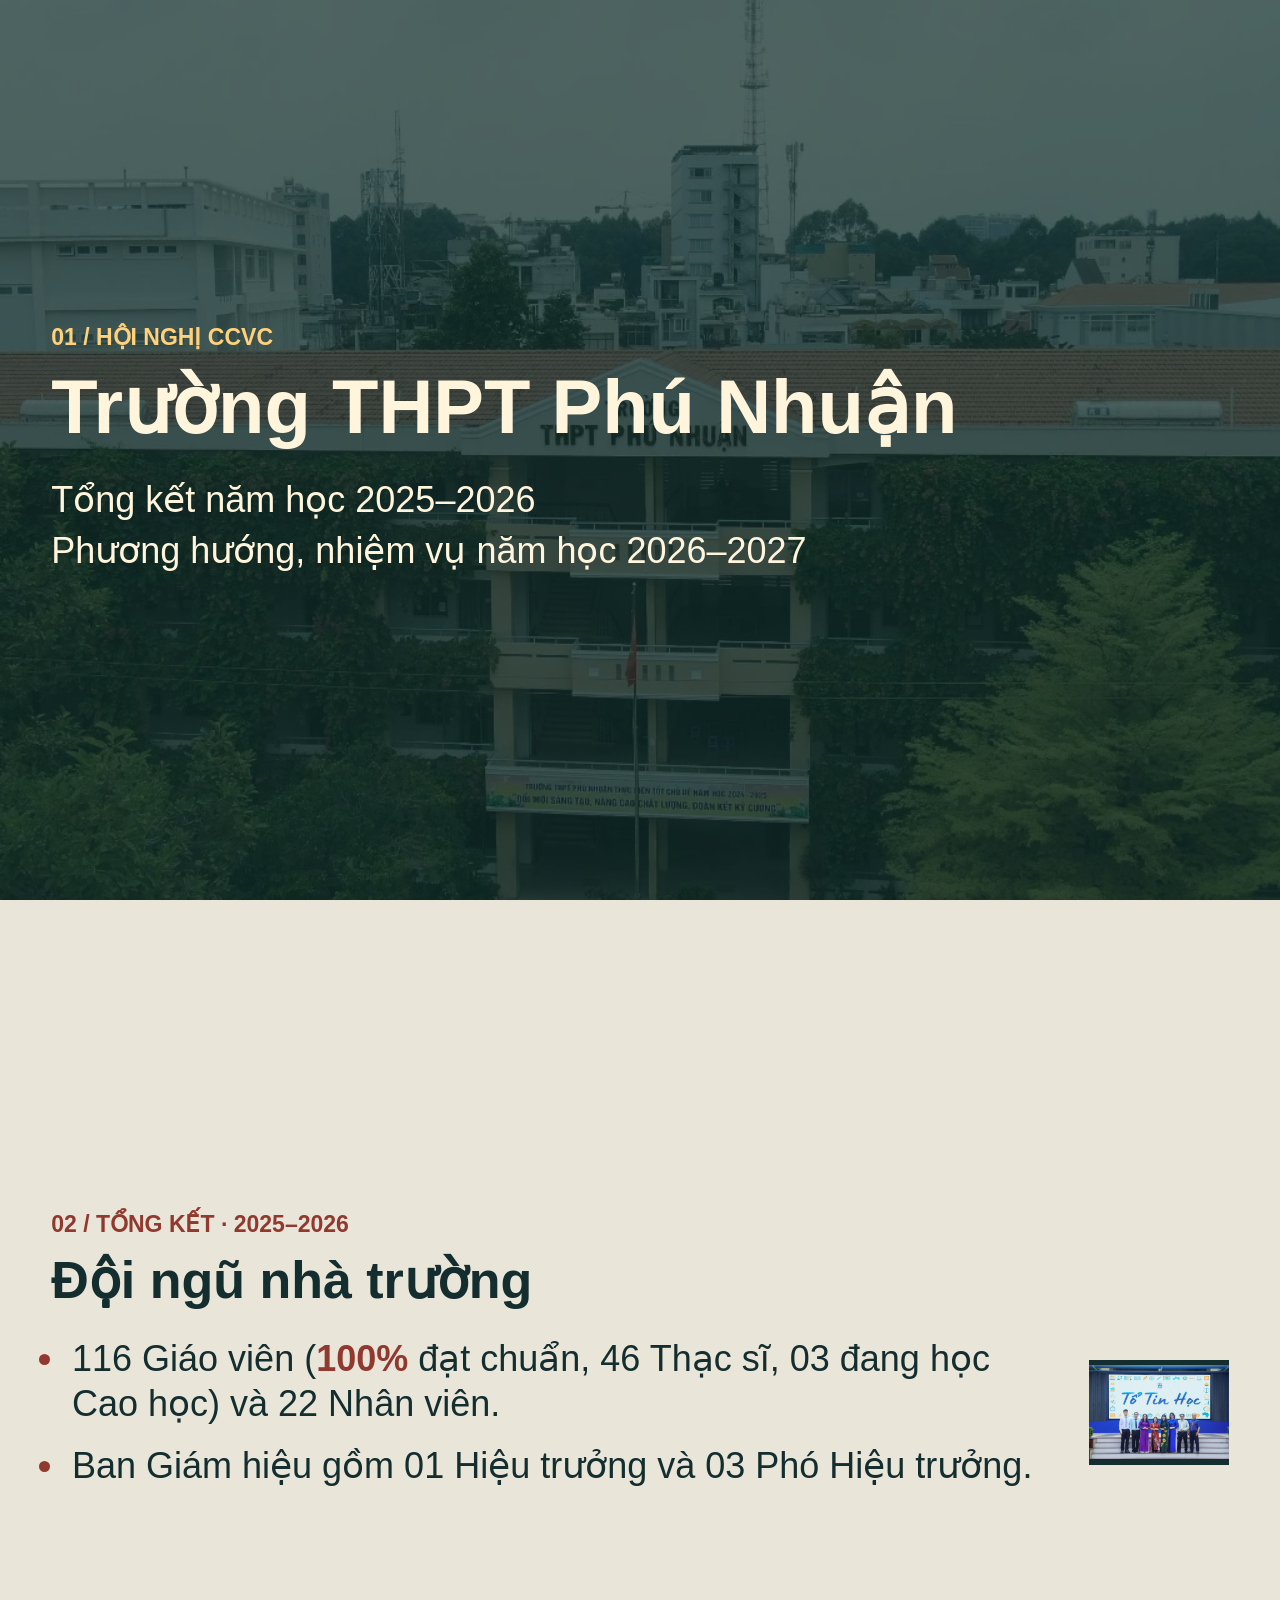
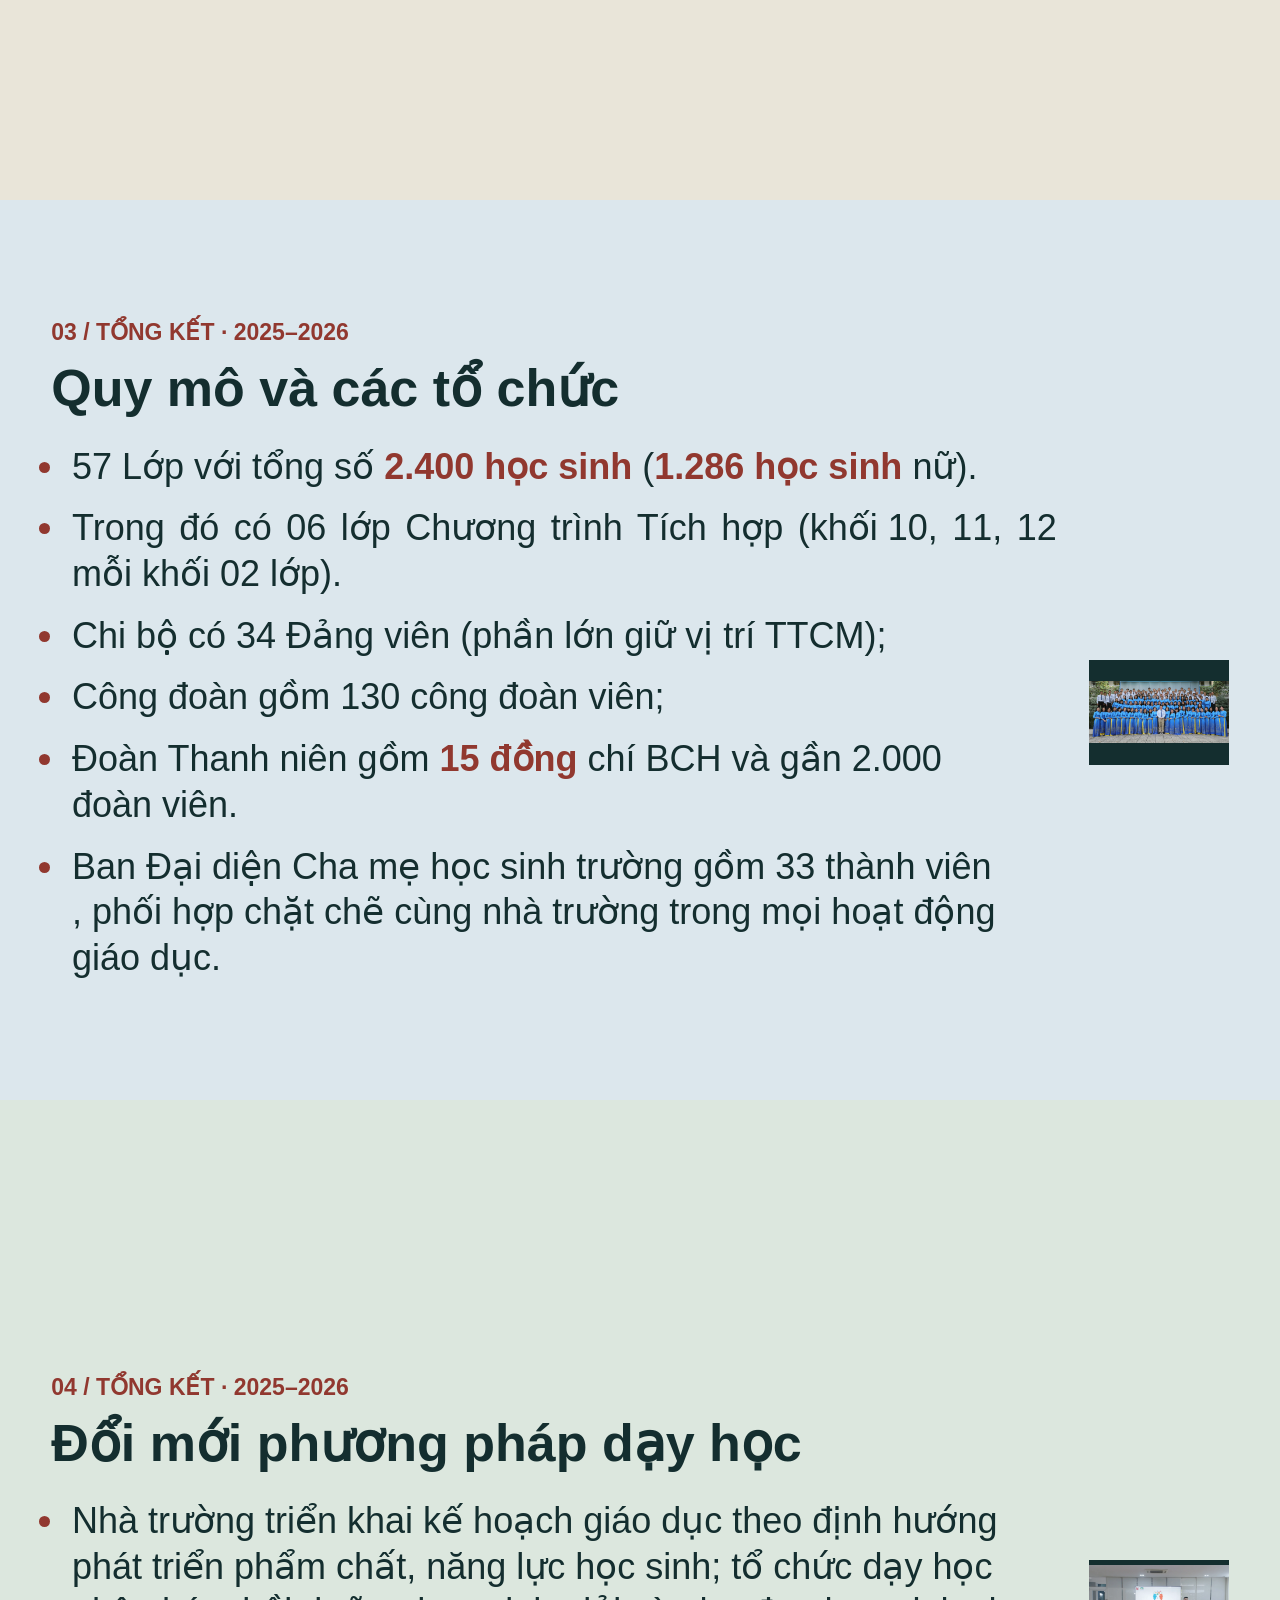
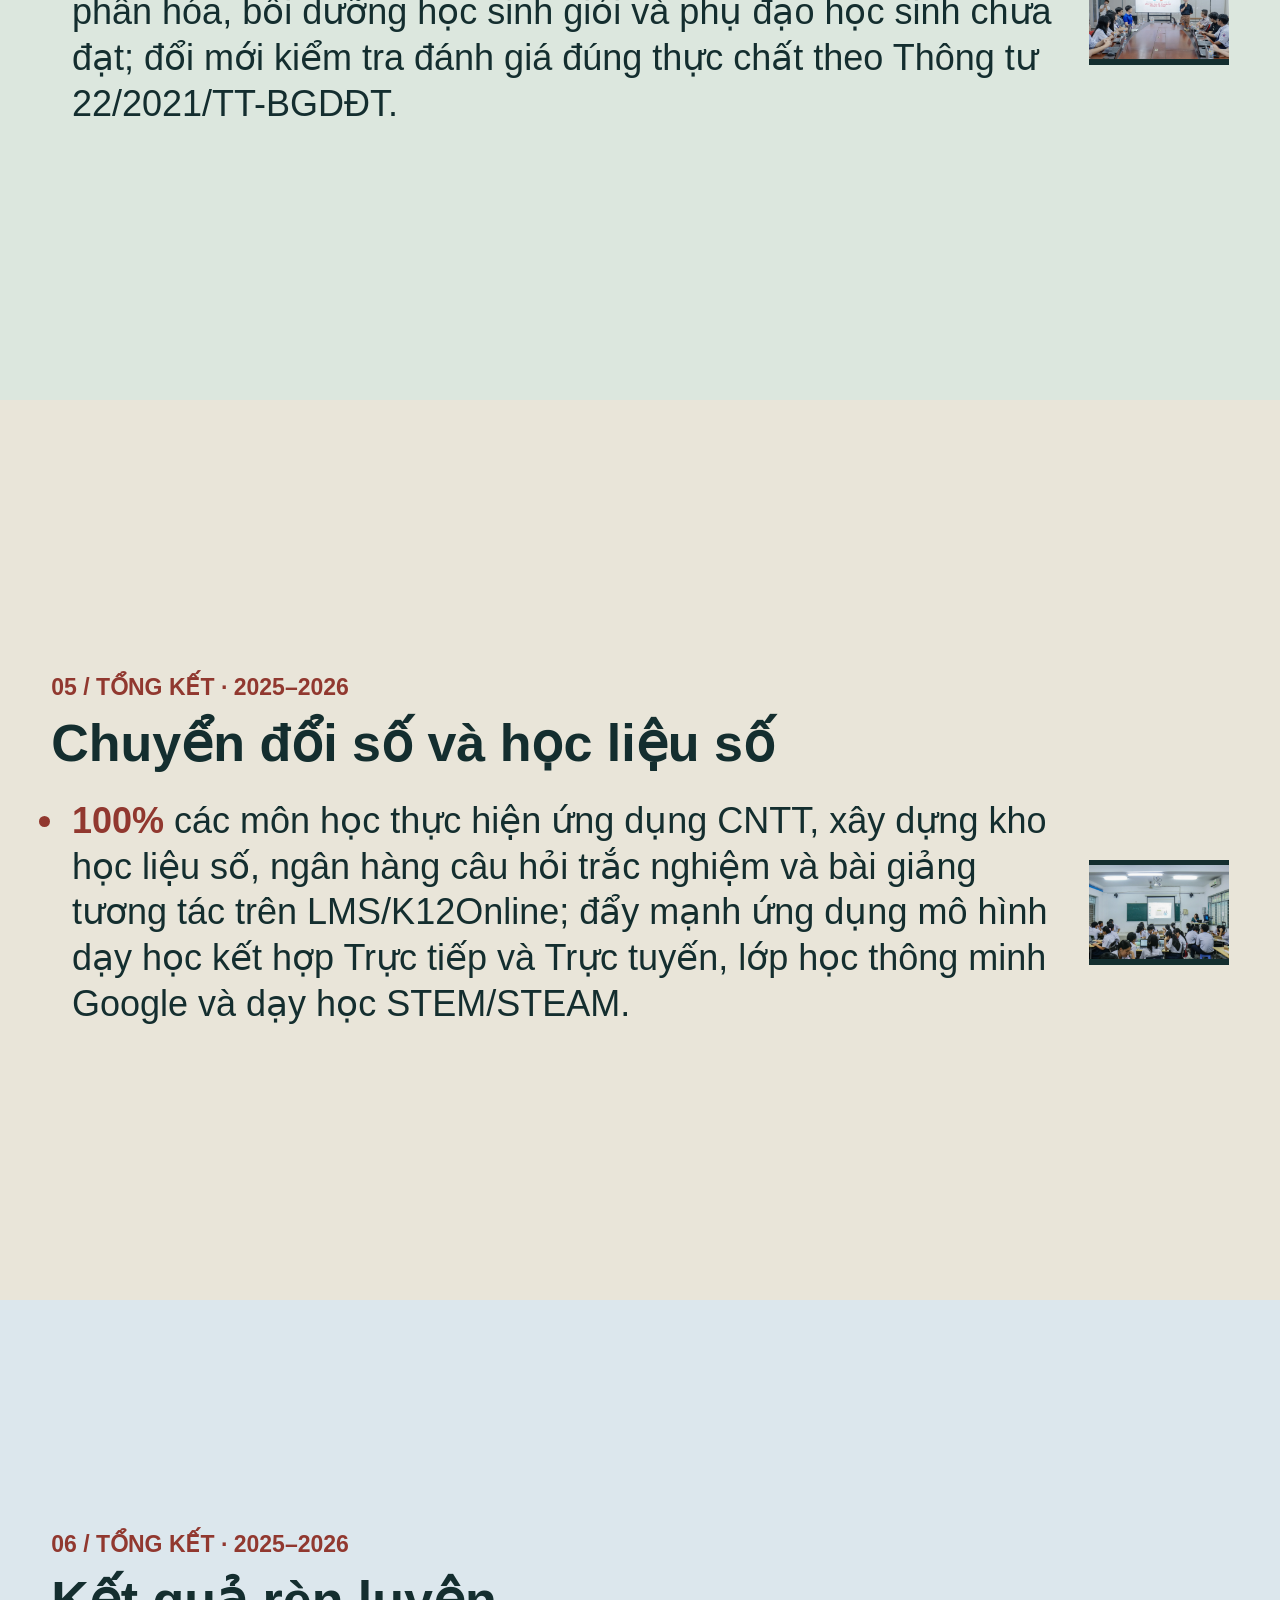
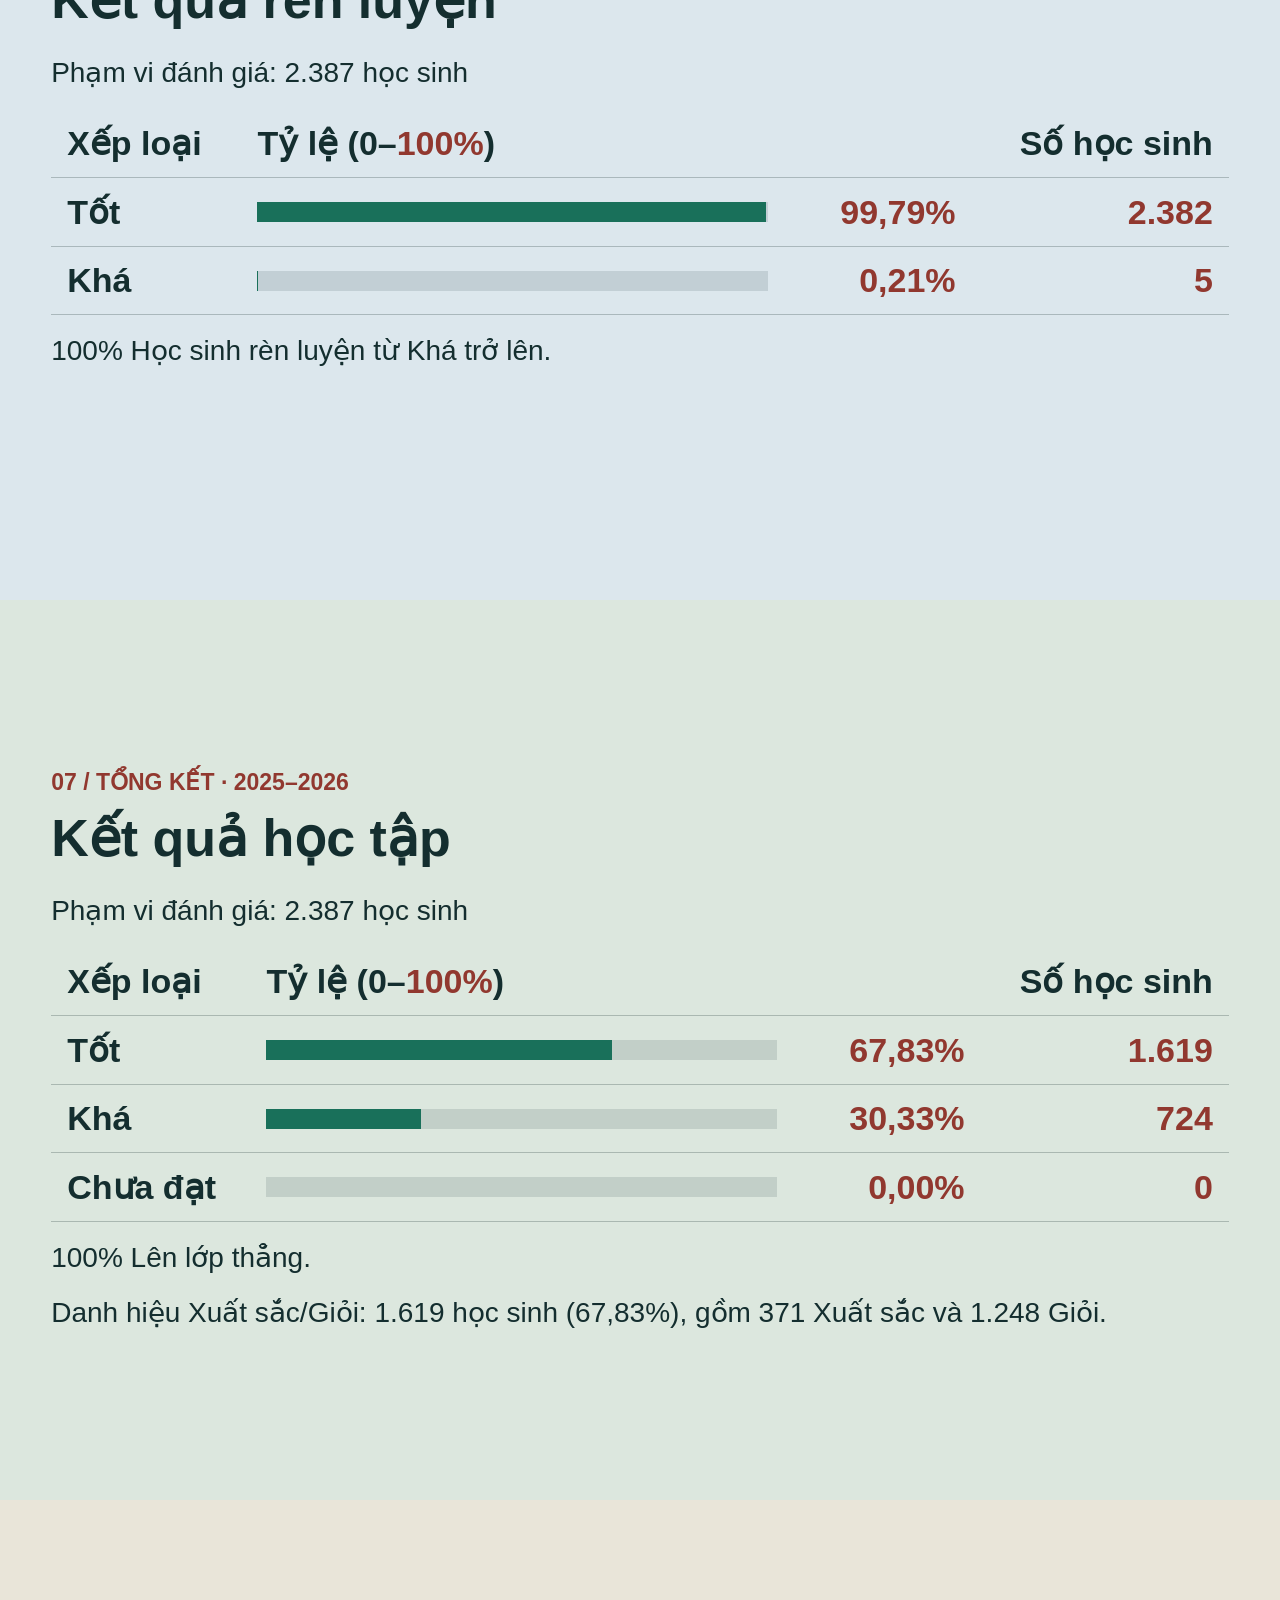
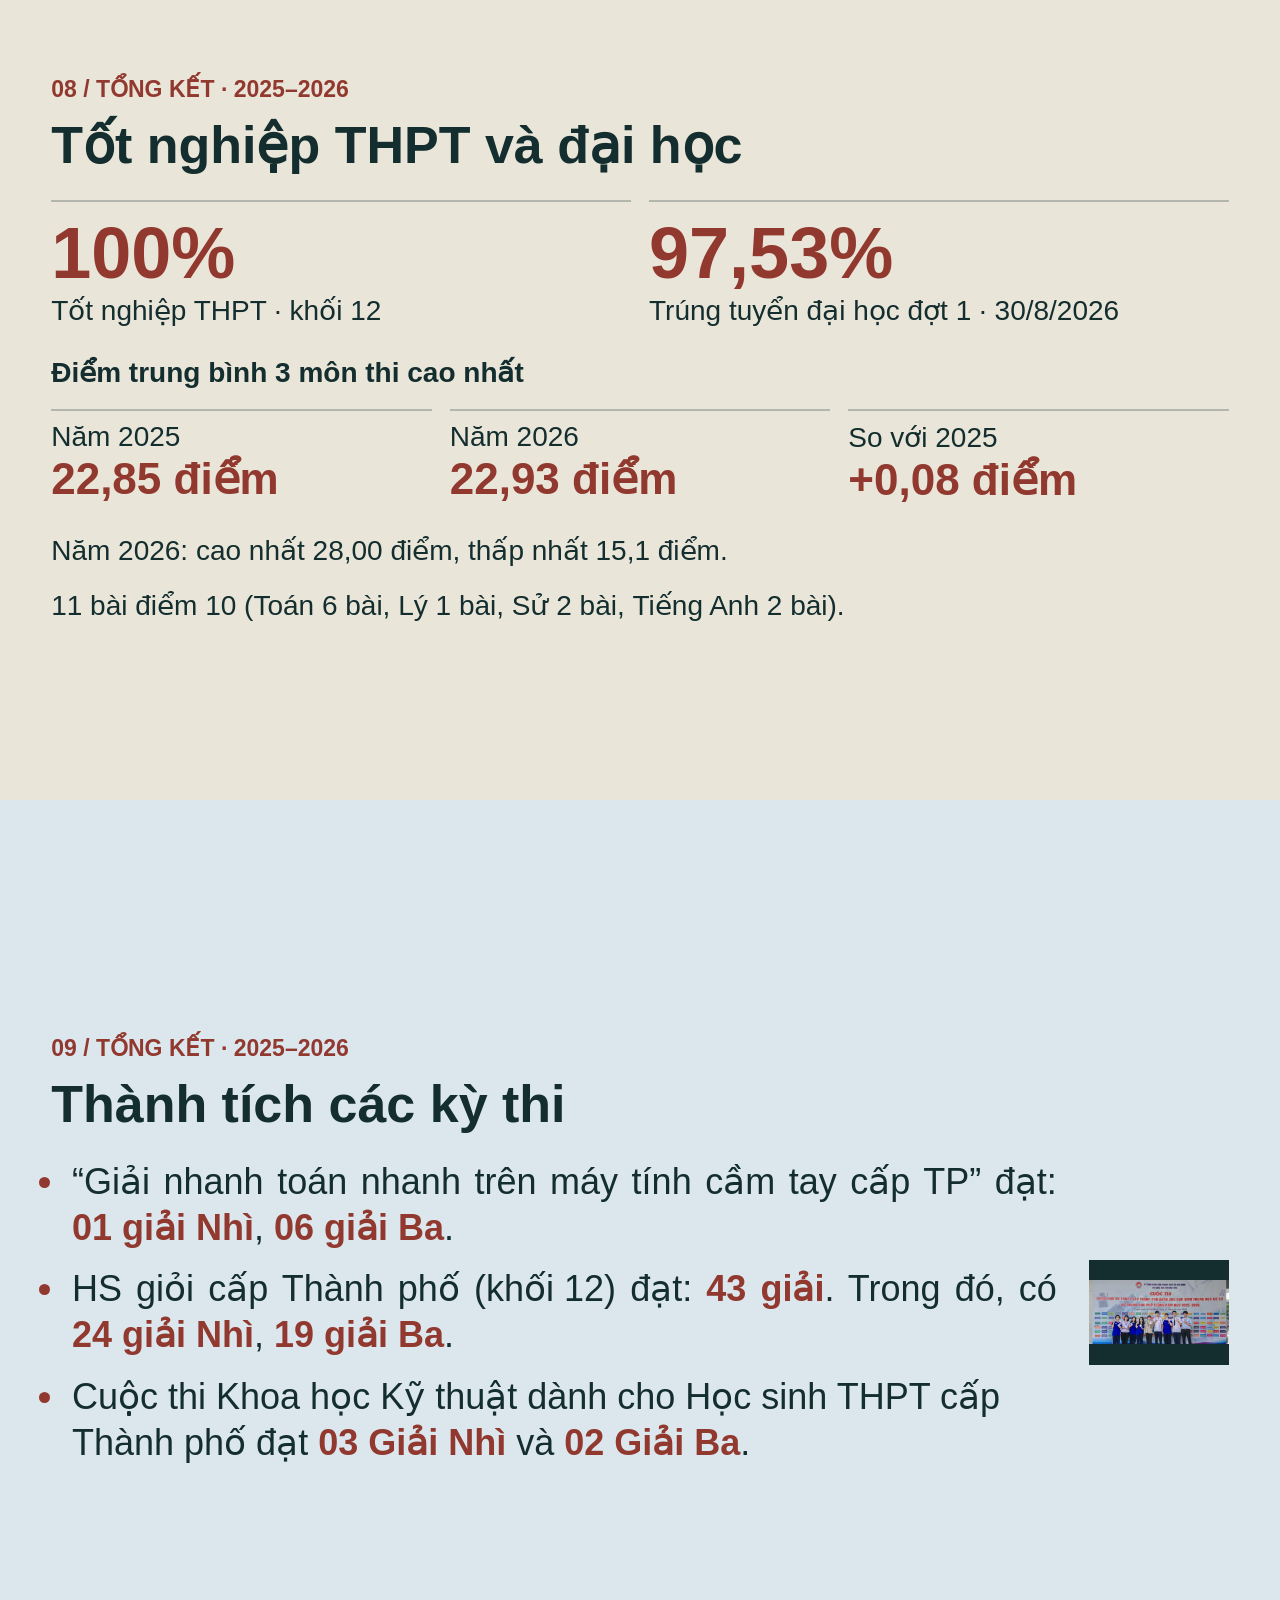
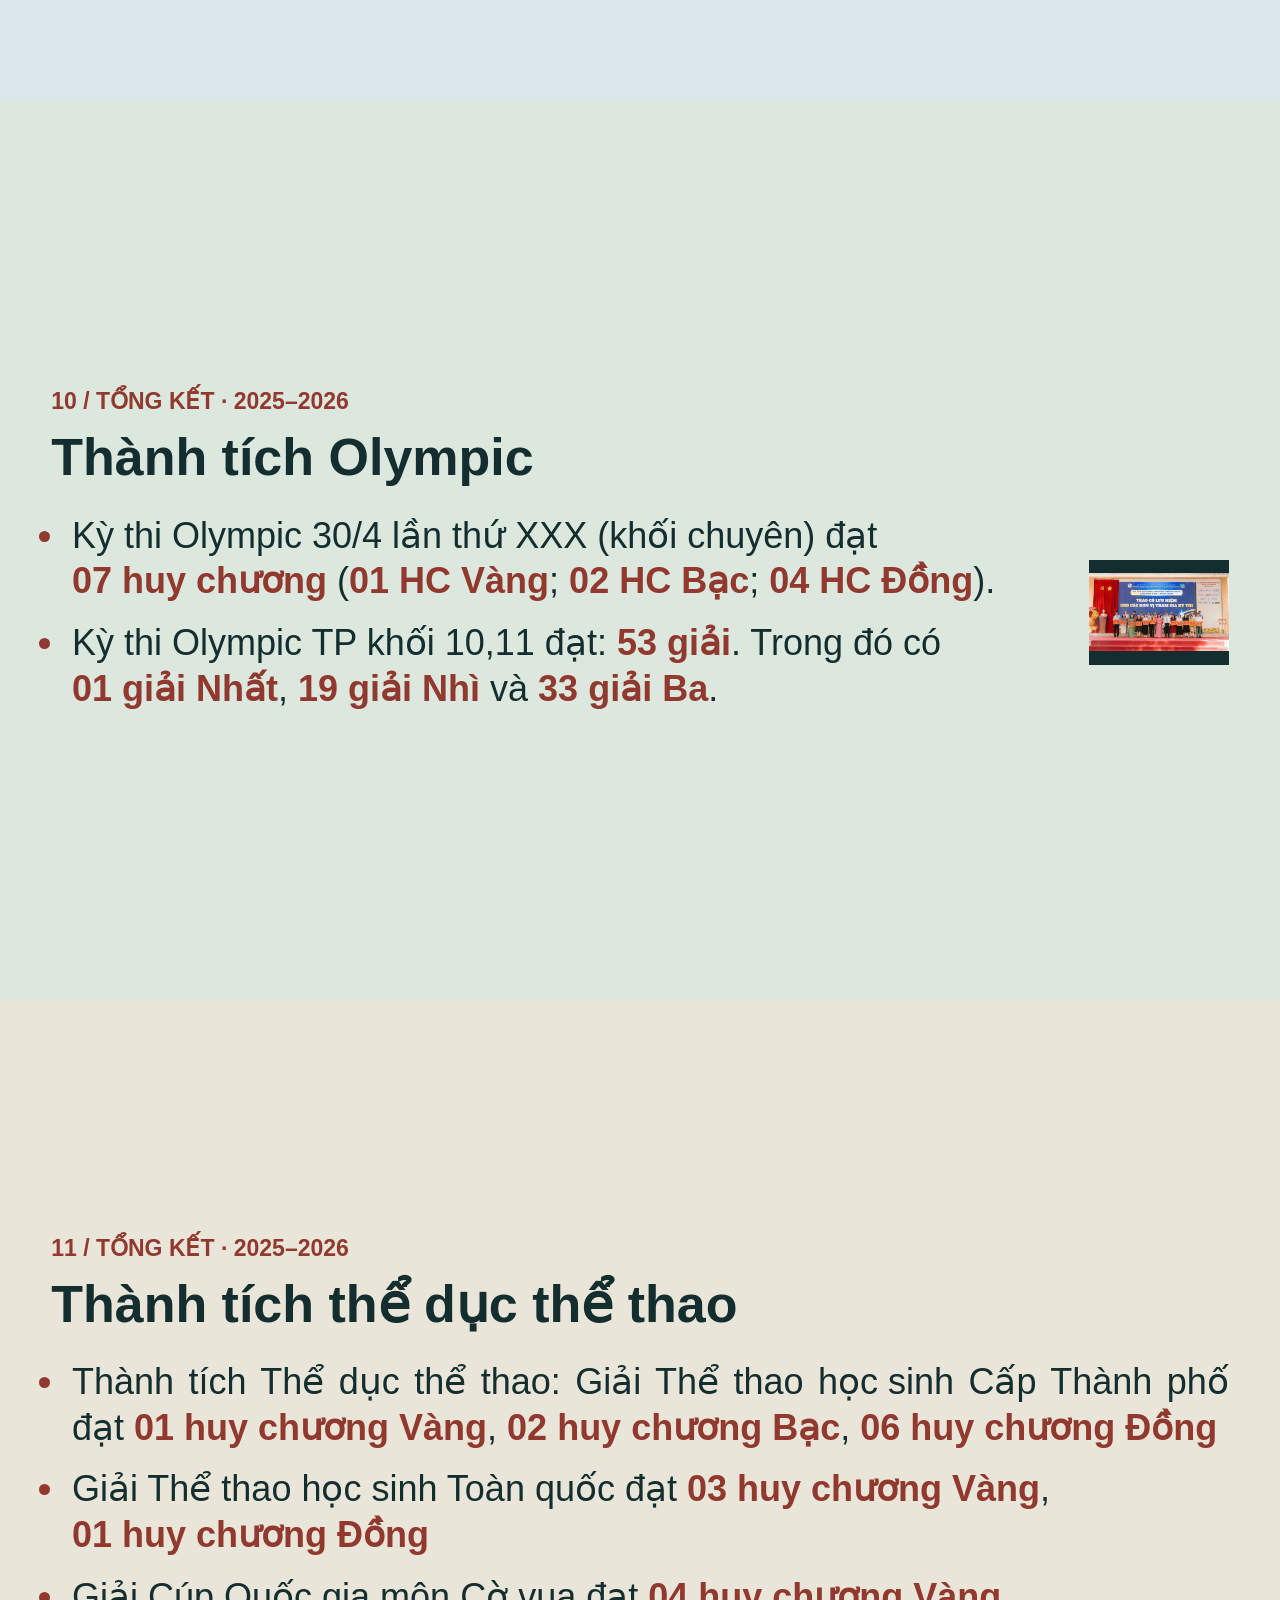
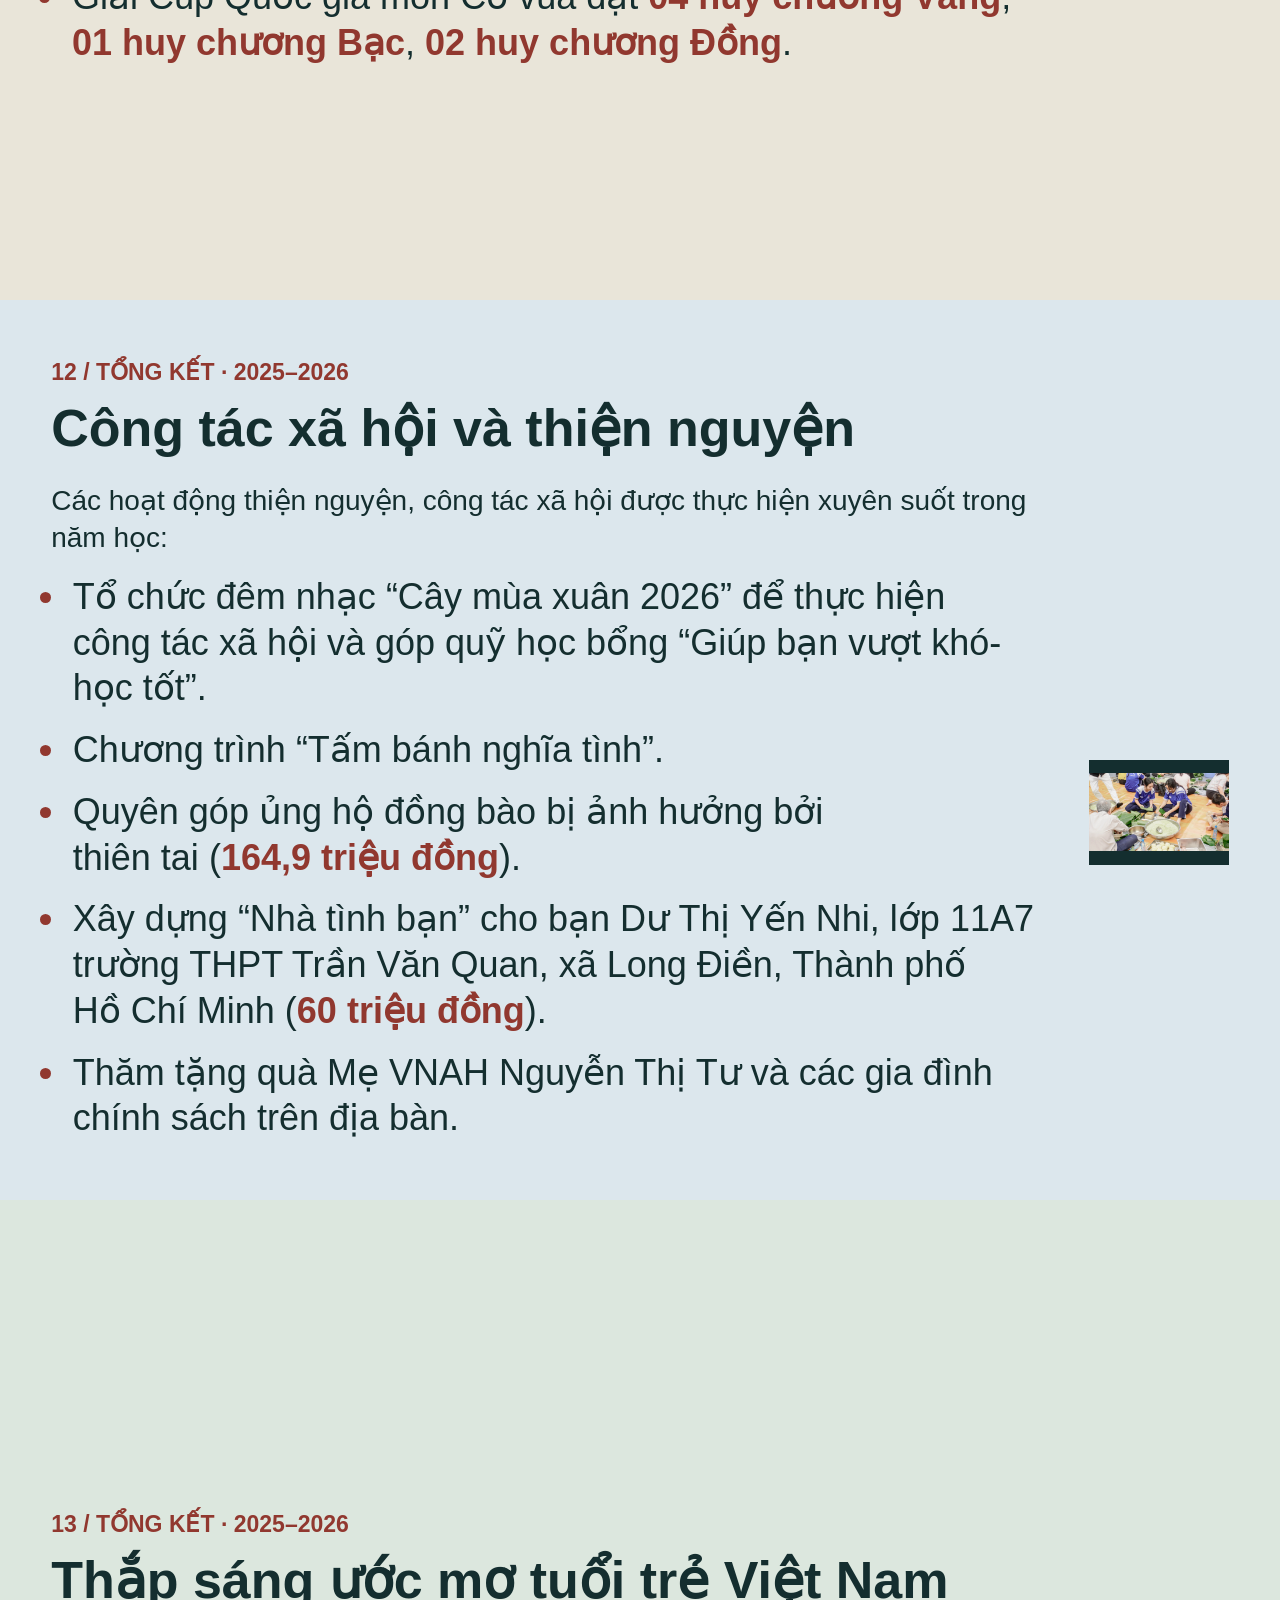
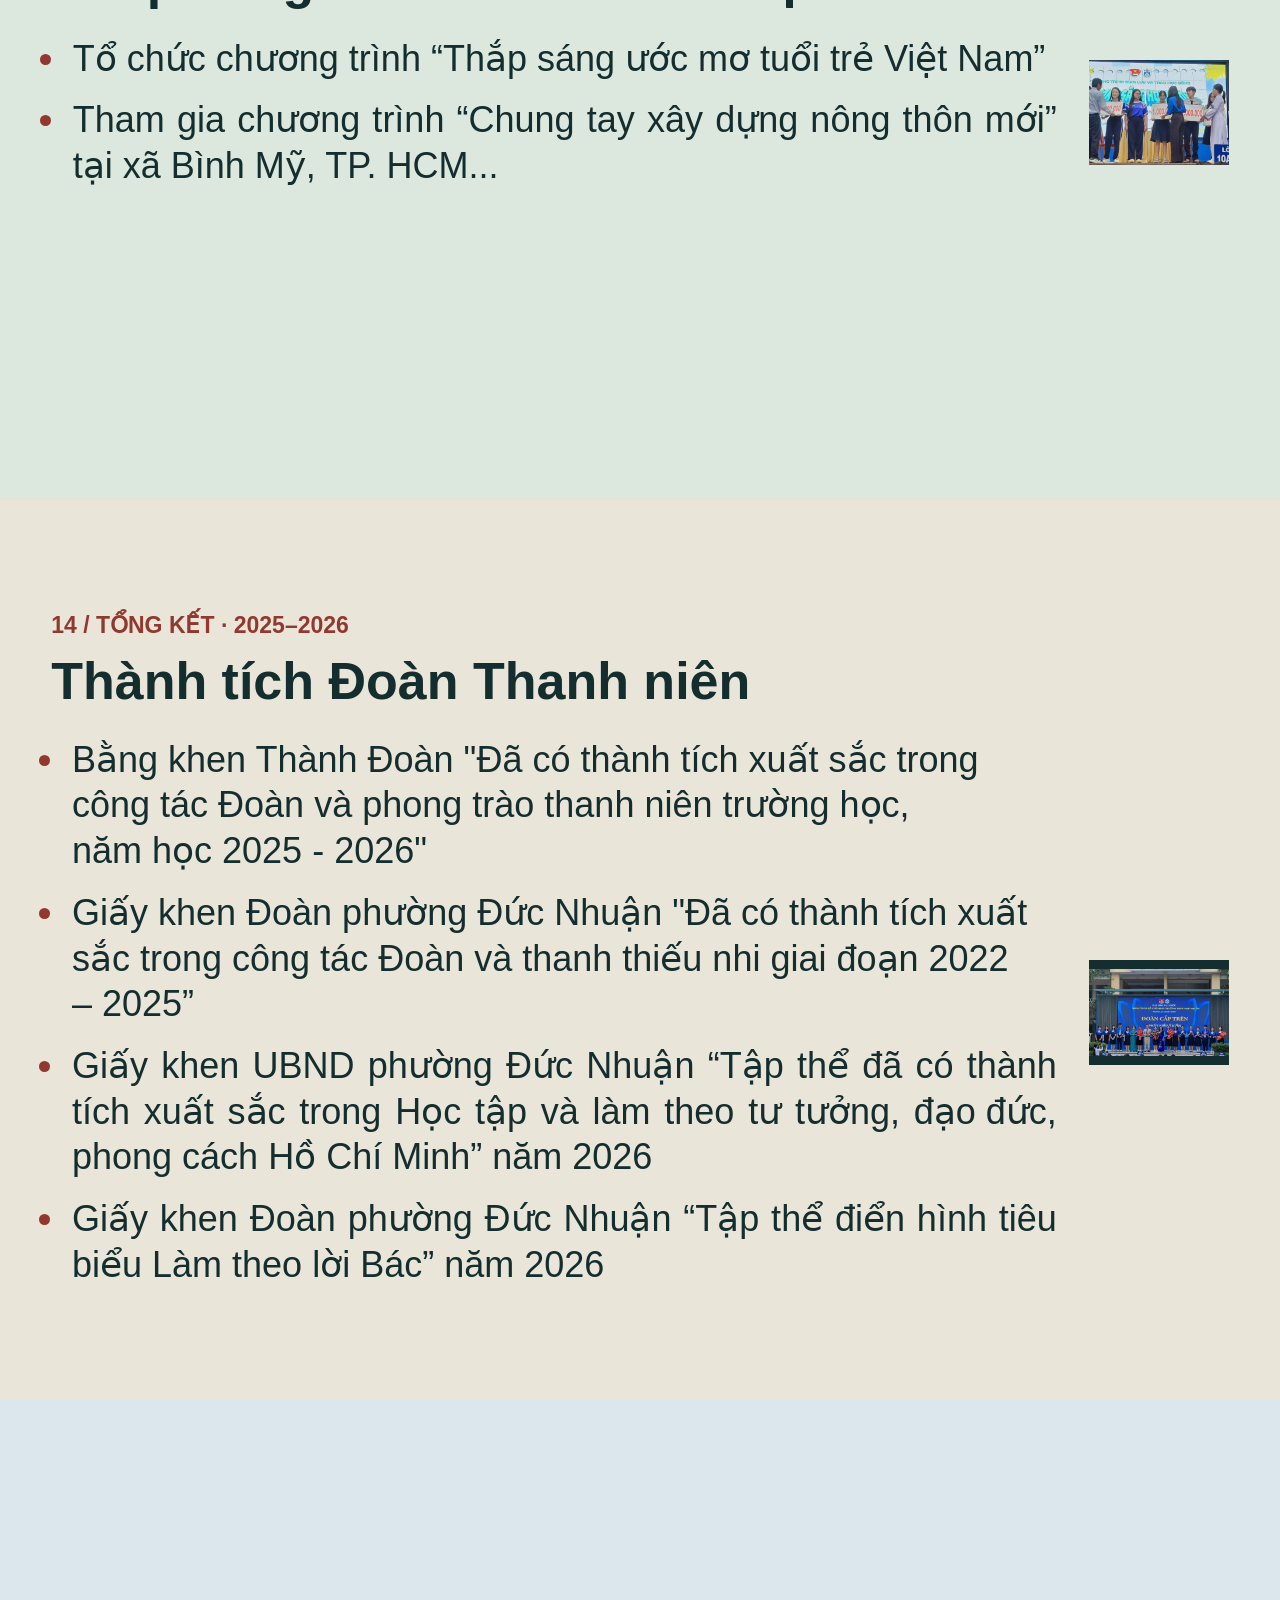
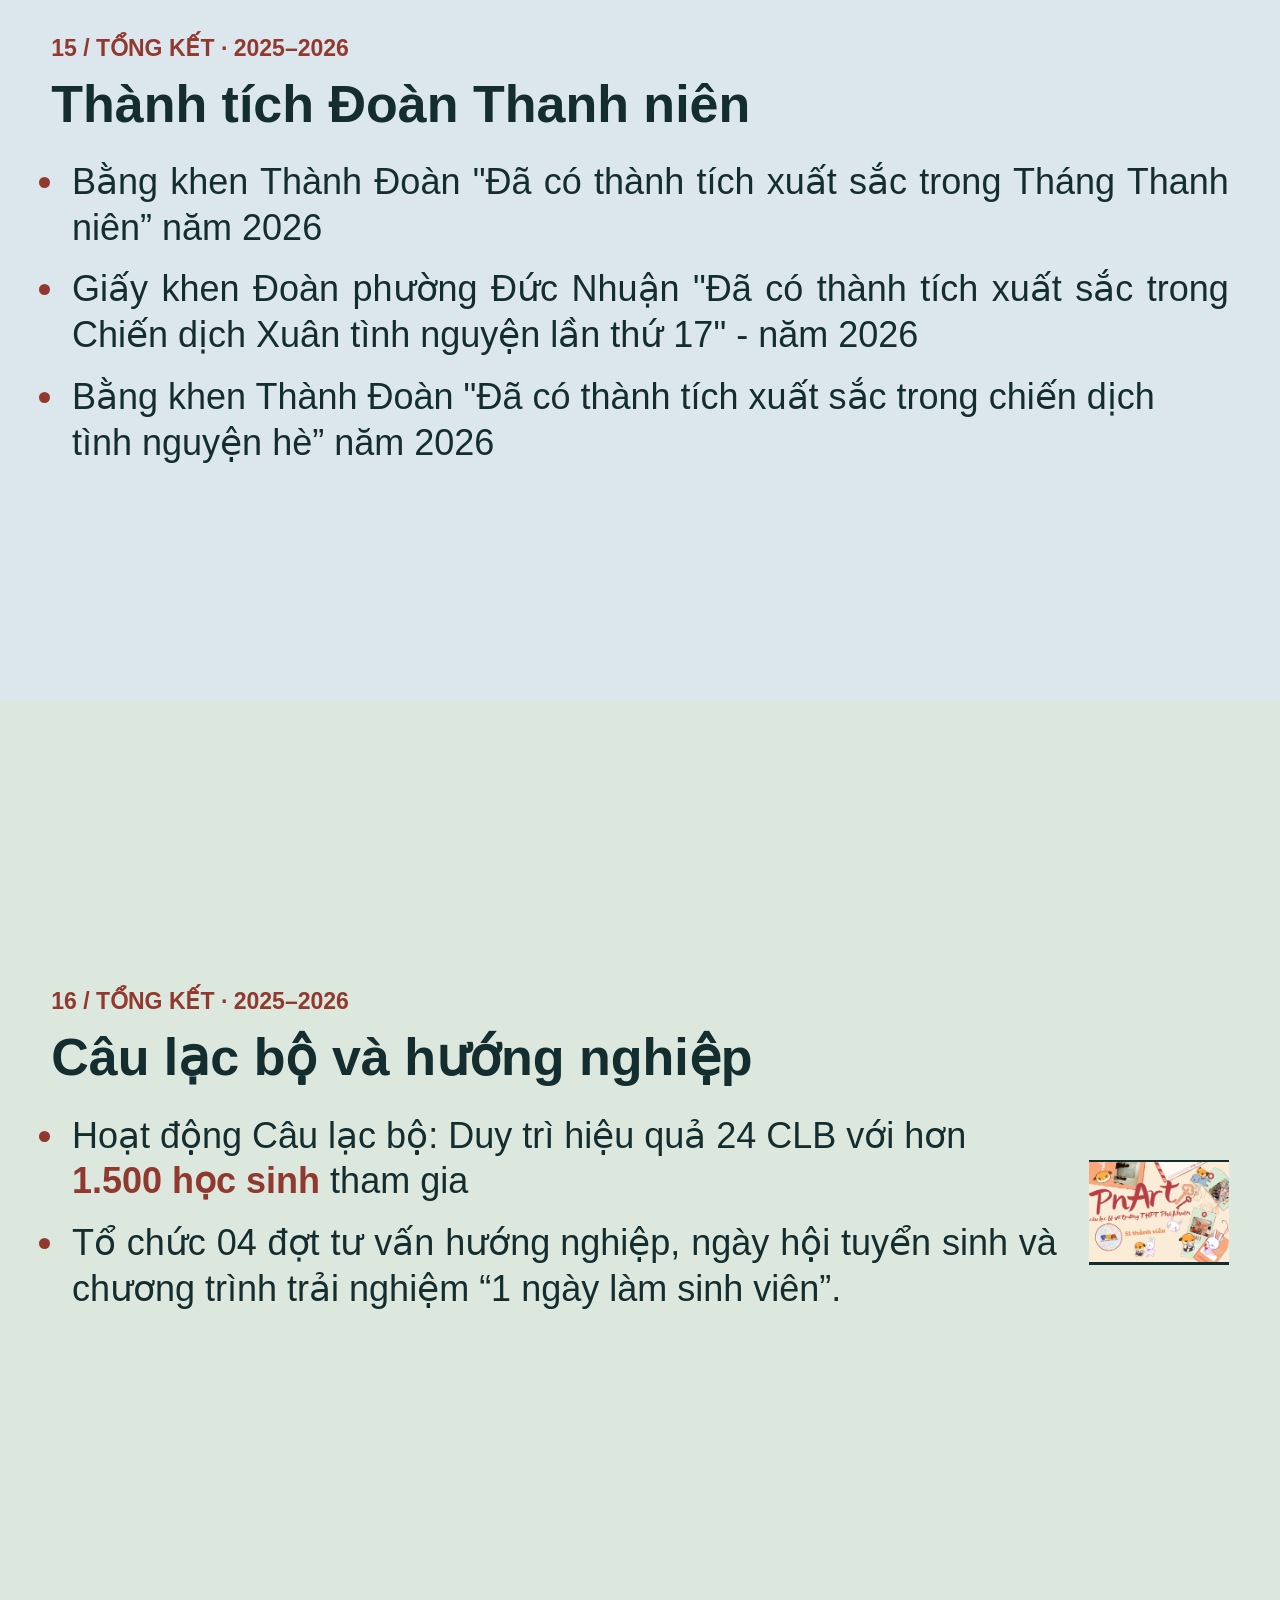
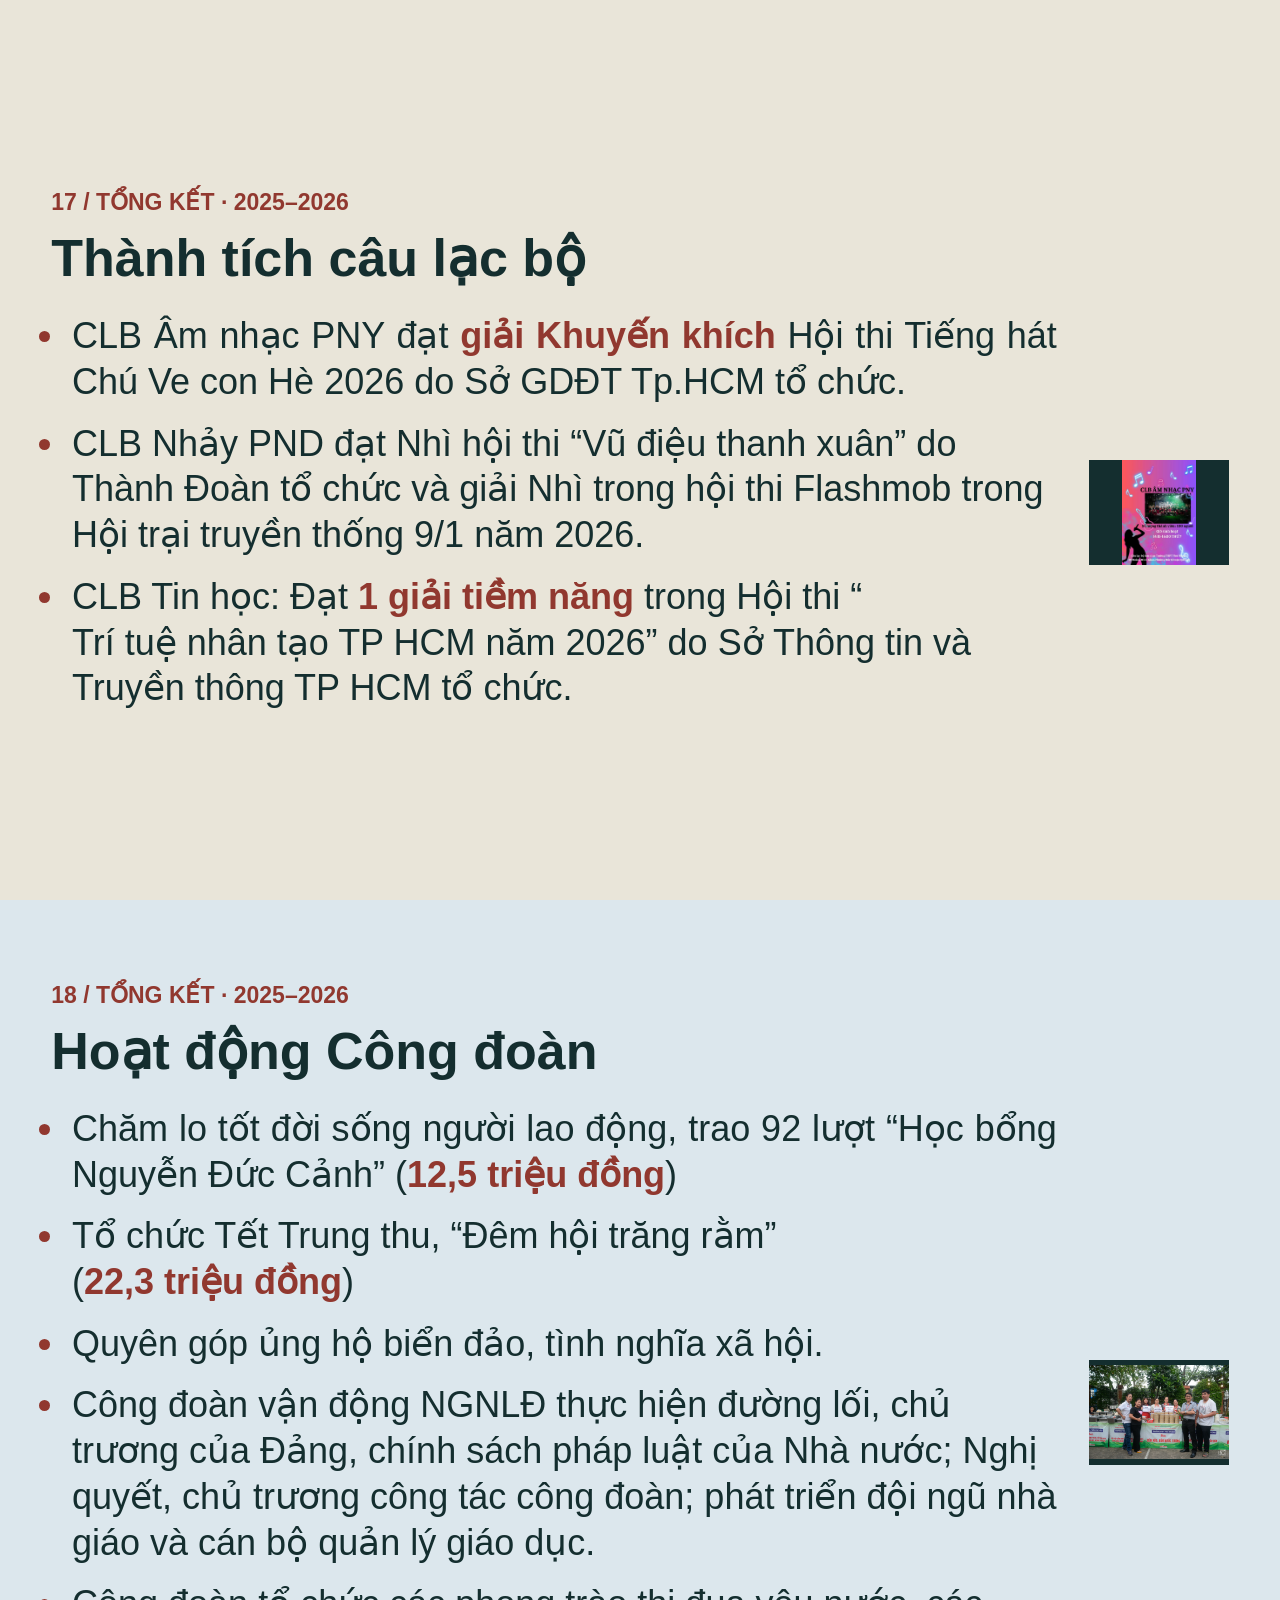
==== commit c2ccdce7: "Refresh slide photos and enlarge projection text within ten-minute playback" ====
--- a/index.html
+++ b/index.html
@@ -4,11 +4,11 @@
 <meta charset="utf-8">
 <meta name="viewport" content="width=device-width, initial-scale=1">
 <title>Hội nghị CCVC · THPT Phú Nhuận</title>
-<link rel="stylesheet" href="style.css?v=20261127-3">
-<script src="data.js?v=20261127-3" defer></script>
-<script src="narration.js?v=20261127-3" defer></script>
-<script src="photo-stage.js?v=20261127-3" defer></script>
-<script src="app.js?v=20261127-3" defer></script>
+<link rel="stylesheet" href="style.css?v=20261127-4">
+<script src="data.js?v=20261127-4" defer></script>
+<script src="narration.js?v=20261127-4" defer></script>
+<script src="photo-stage.js?v=20261127-4" defer></script>
+<script src="app.js?v=20261127-4" defer></script>
 </head>
 <body><main id="deck" aria-label="Báo cáo Hội nghị CCVC"></main></body>
 </html>
--- a/style.css
+++ b/style.css
@@ -1,28 +1,31 @@
 * { box-sizing: border-box; }
 :root { --accent: #91382f; color-scheme: light; font-family: "Segoe UI", Arial, sans-serif; color: #142e2f; background: #e4eae3; scroll-snap-type: y mandatory; }
 body, p, h1, h2, figure { margin: 0; }
-.slide { position: relative; min-height: 100svh; display: grid; align-items: center; padding: 44px 5%; scroll-snap-align: start; isolation: isolate; background: #dce7de; }
+.slide { position: relative; min-height: 100svh; display: grid; align-items: center; padding: 3vh 4%; scroll-snap-align: start; isolation: isolate; background: #dce7de; }
 .slide:nth-child(3n+2) { background: #e9e5d9; }
 .slide:nth-child(3n) { background: #dce7ed; }
-.inner { width: min(100%, 1540px); margin: auto; }
-.kicker { font-size: 19px; font-weight: 750; color: var(--accent); }
+.inner { width: min(100%, 2360px); margin: auto; }
+.kicker { font-size: clamp(26px, 1.5vw, 36px); font-weight: 750; color: var(--accent); }
 h1, h2 { margin-block: 14px 26px; line-height: 1.1; text-wrap: balance; }
-h1 { font-size: 86px; }
-h2 { font-size: 62px; }
-.body { display: grid; gap: 40px; align-items: center; }
-.illustrated:not(.cover,.closing) .body { grid-template-columns: minmax(0,1.32fr) minmax(0,1fr); }
-ul { margin: 0; padding: 0 0 0 1.05em; list-style: disc; display: grid; gap: 15px; }
-li { font-size: 34px; line-height: 1.35; padding-left: 4px; overflow-wrap: break-word; text-wrap: pretty; }
+h1 { font-size: clamp(86px, 6vw, 154px); }
+h2 { font-size: clamp(62px, 3.85vw, 100px); }
+.body { display: grid; gap: 32px; align-items: center; }
+.illustrated:not(.cover,.closing) .body { grid-template-columns: minmax(0,1fr) clamp(140px,10vw,240px); }
+ul { margin: 0; padding: 0 0 0 1.05em; list-style: disc; display: grid; gap: 20px; }
+li { font-size: clamp(44px, 2.5vw, 64px); line-height: 1.27; padding-left: 4px; overflow-wrap: break-word; text-wrap: pretty; text-align: justify; text-align-last: left; hyphens: none; }
+.brief li { font-size: clamp(56px, 3.25vw, 84px); }
+.standard li { font-size: clamp(50px, 2.85vw, 74px); }
+.keep-together { display:inline-block; white-space:nowrap; text-align:left; }
+li.natural-spacing { text-align:left; }
 li::marker { color: var(--accent); }
-.bullet-points.illustrated .body { grid-template-columns: minmax(0,1.7fr) minmax(0,1fr); }
-.bullet-intro { font-size: 25px; line-height: 1.35; margin-bottom: 16px; }
-.bullet-points ul { list-style: disc; padding-left: 1.1em; gap: 14px; }
+.bullet-intro { font-size: clamp(34px, 2.1vw, 54px); line-height: 1.3; margin-bottom: 18px; }
+.bullet-points ul { list-style: disc; padding-left: 1.1em; gap: 20px; }
 .bullet-points li { border: 0; padding-top: 0; }
 .bullet-points li::marker { color: var(--accent); }
 .results ul { grid-template-columns: repeat(2,minmax(0,1fr)); gap: 24px 46px; }
 .assessment, .graduation-chart { display: grid; gap: 18px; }
-.chart-note, .chart-heading { margin: 0; font-size: 26px; line-height: 1.35; }
-.chart-table { width: 100%; border-collapse: collapse; font-size: 29px; font-variant-numeric: tabular-nums; }
+.chart-note, .chart-heading { margin: 0; font-size: clamp(36px, 2.1vw, 54px); line-height: 1.3; }
+.chart-table { width: 100%; border-collapse: collapse; font-size: clamp(40px, 2.5vw, 64px); font-variant-numeric: tabular-nums; }
 .chart-table th, .chart-table td { padding: 14px 16px; border-bottom: 1px solid #142e2f40; text-align: left; }
 .chart-table td:last-child, .chart-table th:last-child { text-align: right; }
 .chart-table td:nth-child(2) { width: 62%; }
@@ -35,27 +38,27 @@
 @keyframes chart-grow { from { transform: scaleX(0); } to { transform: scaleX(1); } }
 .chart-outcomes, .chart-scores { display: grid; grid-template-columns: repeat(2,minmax(0,1fr)); gap: 18px; }
 .chart-scores { grid-template-columns: repeat(3,minmax(0,1fr)); }
-.chart-outcomes > div, .chart-scores > div { border-top: 2px solid #142e2f40; padding: 10px 0; font-size: 25px; }
-.chart-outcomes strong { font-size: 64px; color: var(--accent); }
-.chart-scores strong { font-size: 38px; color: var(--accent); }
-.targets-table { width: 100%; border-collapse: collapse; table-layout: fixed; font-size: 31px; font-variant-numeric: tabular-nums; }
+.chart-outcomes > div, .chart-scores > div { border-top: 2px solid #142e2f40; padding: 10px 0; font-size: clamp(34px, 2vw, 52px); }
+.chart-outcomes strong { font-size: clamp(86px, 5vw, 128px); color: var(--accent); }
+.chart-scores strong { font-size: clamp(54px, 3.5vw, 90px); color: var(--accent); }
+.targets-table { width: 100%; border-collapse: collapse; table-layout: fixed; font-size: clamp(40px, 2.5vw, 64px); font-variant-numeric: tabular-nums; }
 .targets-panels { display: grid; grid-template-columns: repeat(2,minmax(0,1fr)); gap: 48px; align-items: start; }
-.targets-table caption { text-align: left; font-size: 42px; font-weight: 750; color: #142e2f; padding-bottom: 20px; }
+.targets-table caption { text-align: left; font-size: clamp(48px, 3vw, 76px); font-weight: 750; color: #142e2f; padding-bottom: 20px; }
 .targets-table th, .targets-table td { padding: 9px 16px; text-align: left; border-bottom: 1px solid #142e2f40; }
 .targets-table thead th:last-child { width: 28%; }
 .targets-table td, .targets-table thead th:last-child { text-align: right; }
 .targets-table td strong { color: var(--accent); white-space: nowrap; }
 .targets-table .target-group { padding-top: 18px; background: #142e2f0a; }
-.targets-table small { display: block; font-size: 23px; font-weight: 400; line-height: 1.3; margin-top: 4px; }
+.targets-table small { display: block; font-size: clamp(34px, 2vw, 52px); font-weight: 400; line-height: 1.3; margin-top: 4px; }
 figure { aspect-ratio: 4 / 3; min-width: 0; background: #142e2f; }
 figure img { width: 100%; height: 100%; object-fit: contain; display: block; }
 .backdrop { position: absolute; inset: 0; width: 100%; height: 100%; object-fit: cover; z-index: -2; }
 .cover, .closing, .chapter { color: #fff5dc; background: #183f39 !important; }
 .cover::before, .closing::before { content: ""; position: absolute; inset: 0; z-index: -1; background: #102c2aba; }
 .cover .kicker, .closing .kicker, .chapter .kicker { color: #ffd17b; }
-.subtitle { font-size: 36px; line-height: 1.42; }
+.subtitle { font-size: clamp(44px, 2.8vw, 72px); line-height: 1.42; }
 .theme-lines { display: grid; gap: 24px; }
-.theme-lines span { font-size: 80px; line-height: 1.16; font-weight: 750; color: #ffd17b; }
+.theme-lines span { font-size: clamp(86px, 5vw, 128px); line-height: 1.16; font-weight: 750; color: #ffd17b; }
 .chapter.entered .theme-lines span { transform-origin:left center; animation: theme-in 800ms ease-out both, theme-highlight 2400ms 800ms ease-in-out infinite alternate; }
 .chapter.entered .theme-lines span:nth-child(2) { animation-delay: 160ms, 1200ms; }
 .chapter.entered .theme-lines span:nth-child(3) { animation-delay: 320ms, 1600ms; }
@@ -64,8 +67,8 @@
 .closing .inner { text-align: center; }
 .closing header { position:relative; }
 .closing .kicker, .closing .body { display:none; }
-.closing-subject { position:absolute; bottom:100%; left:0; right:0; font-size:34px; font-weight:650; color:#fff5dc; margin-bottom:28px; line-height:1.3; }
-.closing h2 { display:grid; gap:24px; margin:0; font-size:80px; line-height:1.16; }
+.closing-subject { position:absolute; bottom:100%; left:0; right:0; font-size:clamp(42px,3vw,72px); font-weight:650; color:#fff5dc; margin-bottom:36px; line-height:1.3; }
+.closing h2 { display:grid; gap:clamp(24px,2.5vh,40px); margin:0; font-size:clamp(108px,7vw,180px); line-height:1.16; }
 .closing h2 span { display:block; color:#ffd17b; }
 .closing.entered h2 span { animation: closing-zoom 1000ms ease-out both; }
 .closing.entered h2 span:nth-child(2) { animation-delay:180ms; }
@@ -82,20 +85,33 @@
 .entered .inner { animation: enter 520ms cubic-bezier(.2,.8,.2,1) both; }
 @keyframes enter { from { opacity: .4; transform: translateY(14px); } to { opacity: 1; transform: none; } }
 @media (max-width: 1300px), (max-height: 850px) {
-  h1 { font-size: 64px; } h2 { font-size: 48px; } li, .subtitle { font-size: 27px; }
-  .targets-table { font-size: 27px; }
+  .slide { padding-block:24px; }
+  h1 { font-size: 76px; } h2 { font-size: 52px; } li, .subtitle { font-size: 36px; }
+  .brief li, .standard li { font-size:36px; }
+  .kicker { font-size:23px; }
+  ul, .bullet-points ul { gap:16px; }
+  .bullet-intro, .chart-note, .chart-heading { font-size:28px; }
+  .chart-table, .targets-table { font-size: 34px; }
+  .chart-outcomes > div, .chart-scores > div { font-size:28px; }
+  .chart-outcomes strong { font-size:72px; }
+  .chart-scores strong { font-size:44px; }
+  .targets-table caption { font-size:40px; }
   .targets-table th, .targets-table td { padding: 7px 12px; }
   .targets-table .target-group { padding-top: 12px; }
-  .targets-table small { font-size: 20px; }
-  .theme-lines span { font-size: 62px; }
-  .closing h2 { font-size:62px; }
+  .targets-table small { font-size: 27px; }
+  .theme-lines span { font-size: 76px; }
+  .closing h2 { font-size:86px; }
+  .closing-subject { font-size:36px; margin-bottom:28px; }
 }
 @media (max-width: 899px), (max-height: 699px) {
   :root { scroll-snap-type: y proximity; }
   .slide { padding: 34px 6%; }
+  .kicker { font-size:19px; }
   h1 { font-size: 44px; } h2 { font-size: 38px; } li, .subtitle { font-size: 22px; }
+  .brief li, .standard li { font-size:22px; }
   .illustrated:not(.cover,.closing) .body, .results ul { grid-template-columns: 1fr; }
   .body { gap: 20px; }
+  ul, .bullet-points ul { gap:15px; }
   .bullet-intro { font-size: 20px; }
   figure { max-width: 620px; }
   .chart-note, .chart-heading { font-size: 19px; }
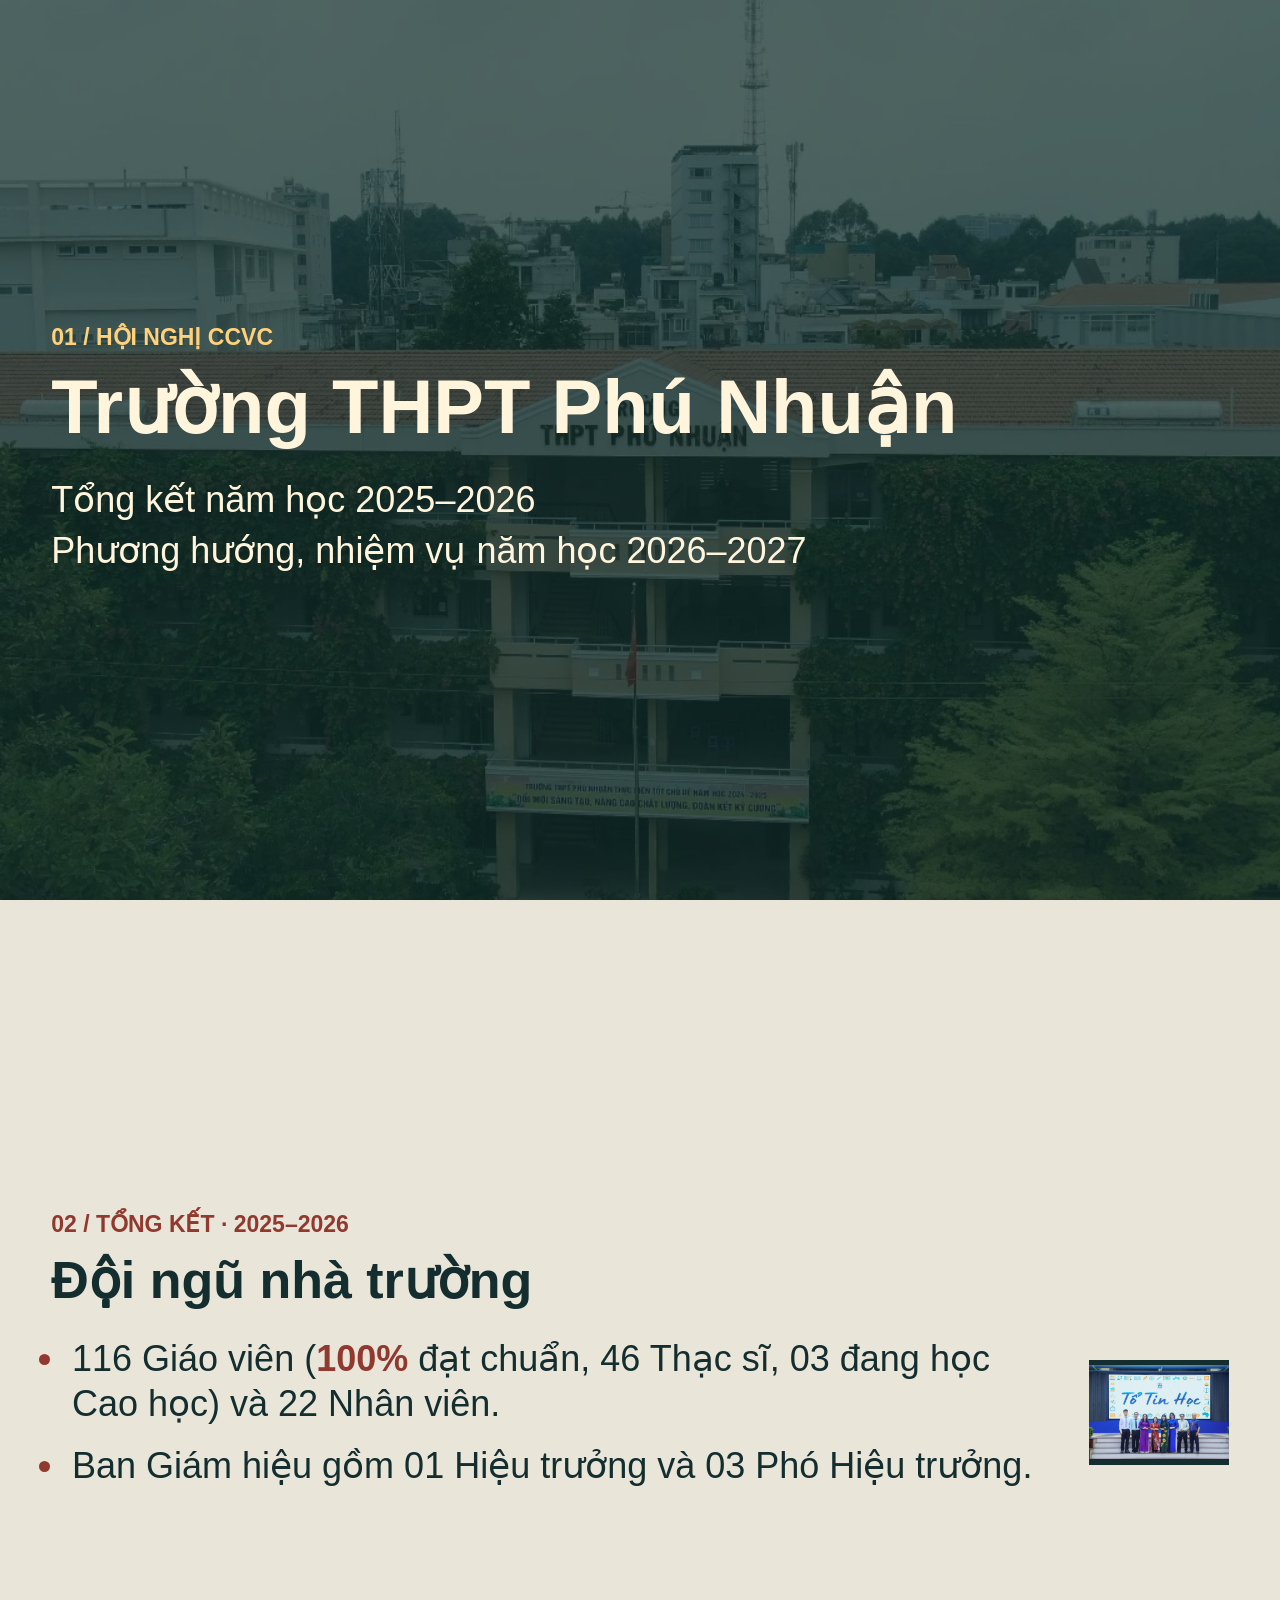
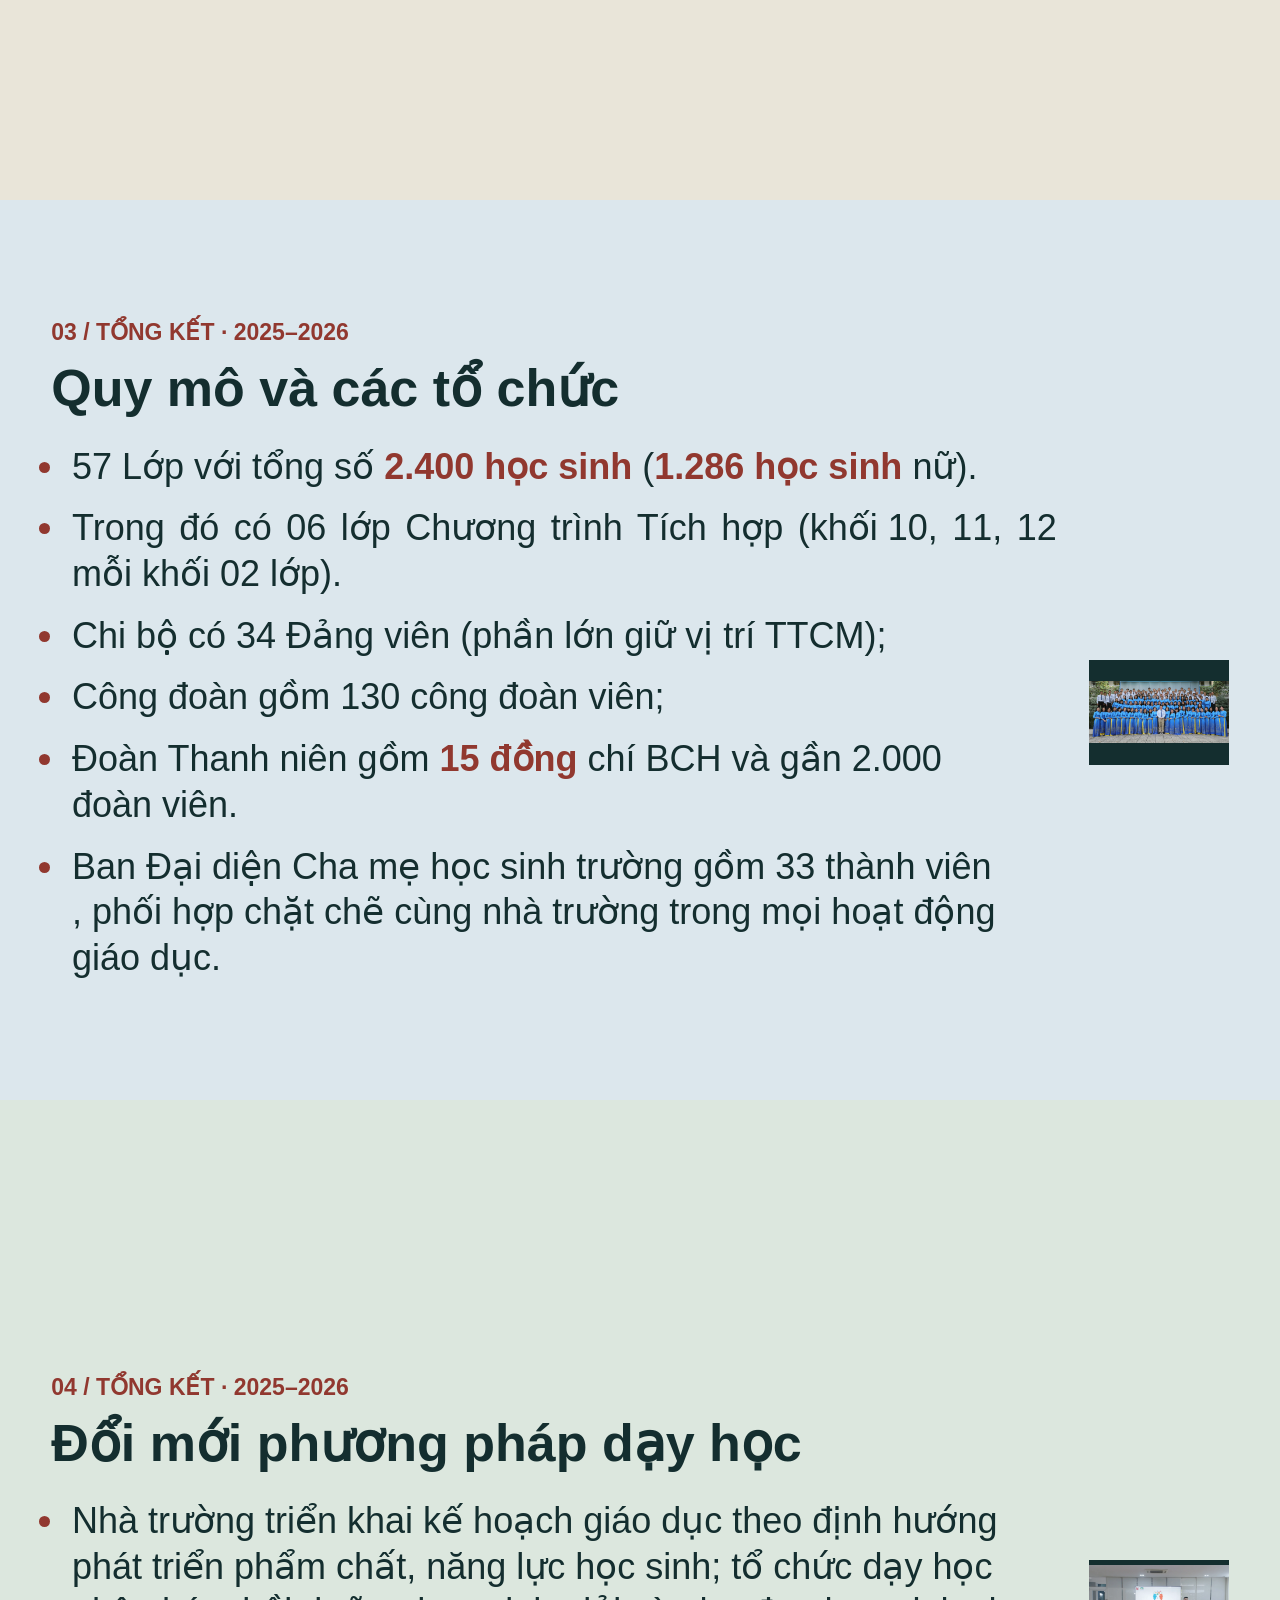
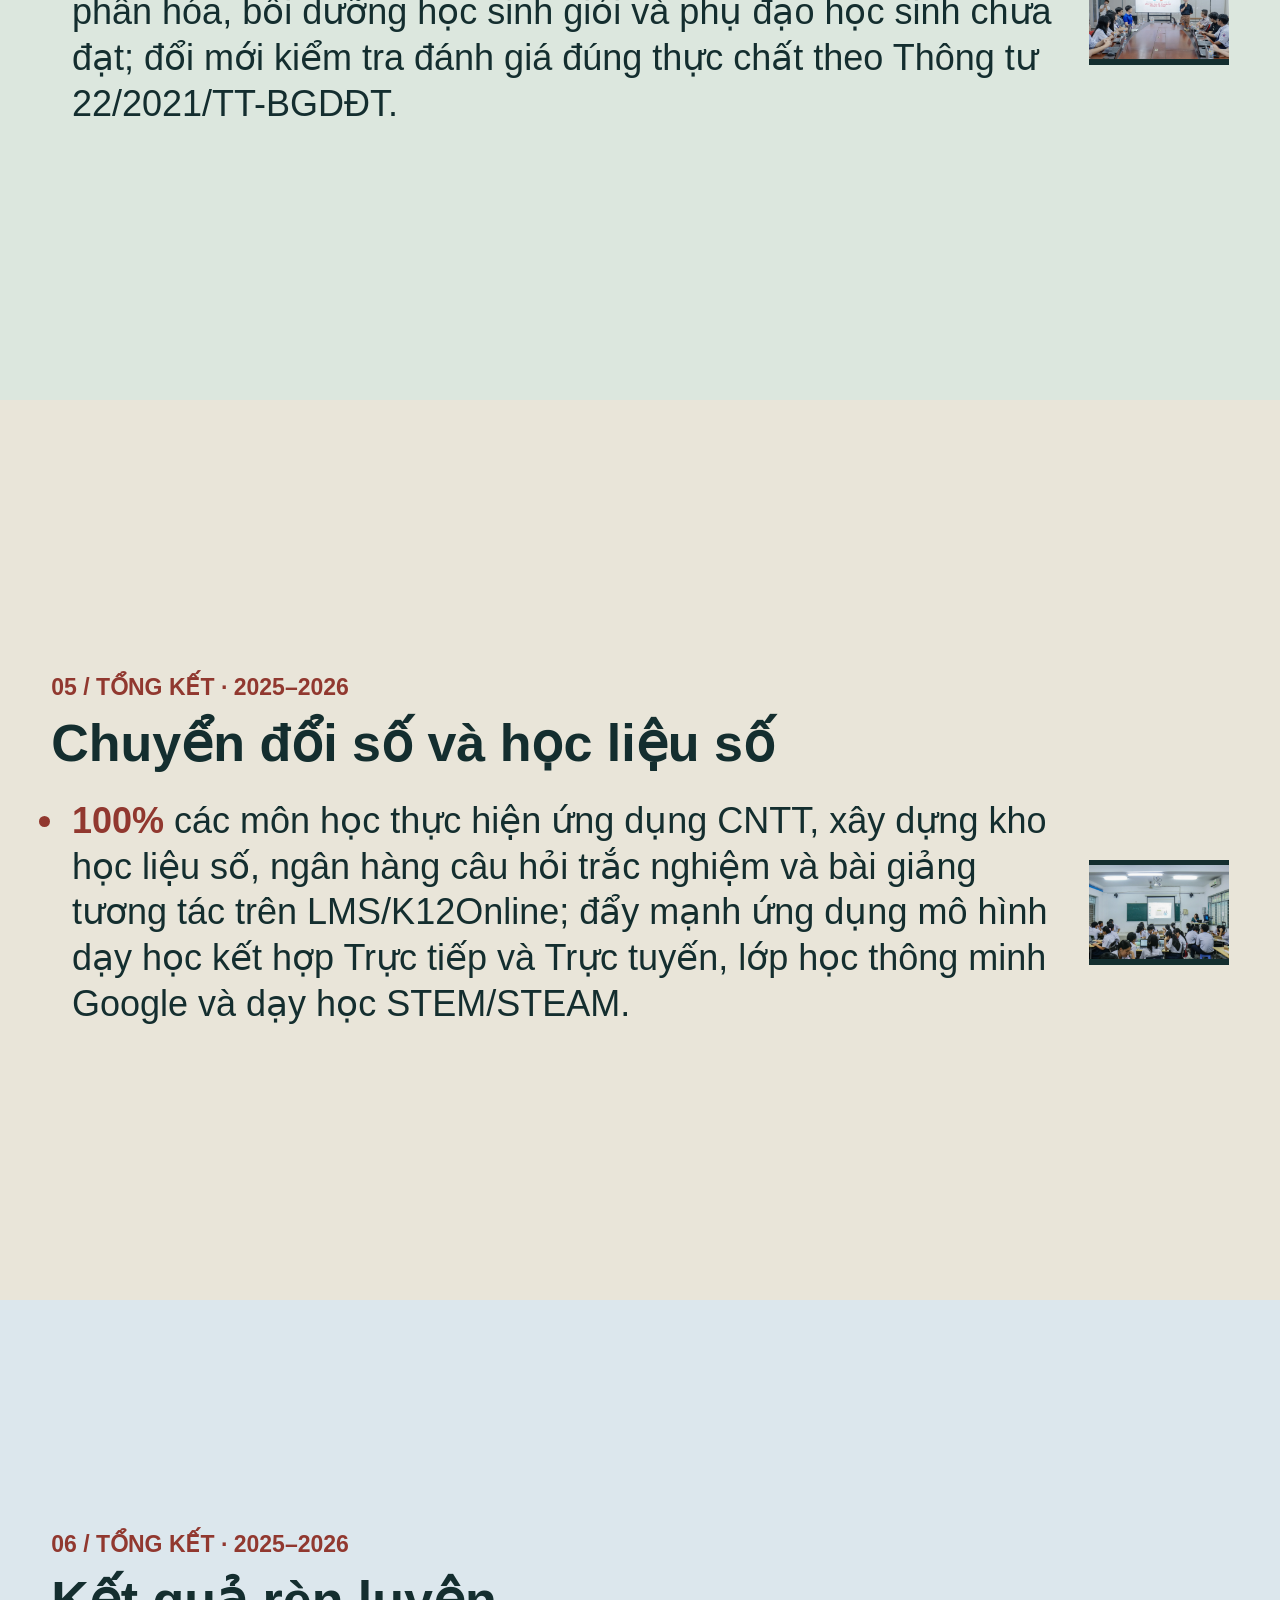
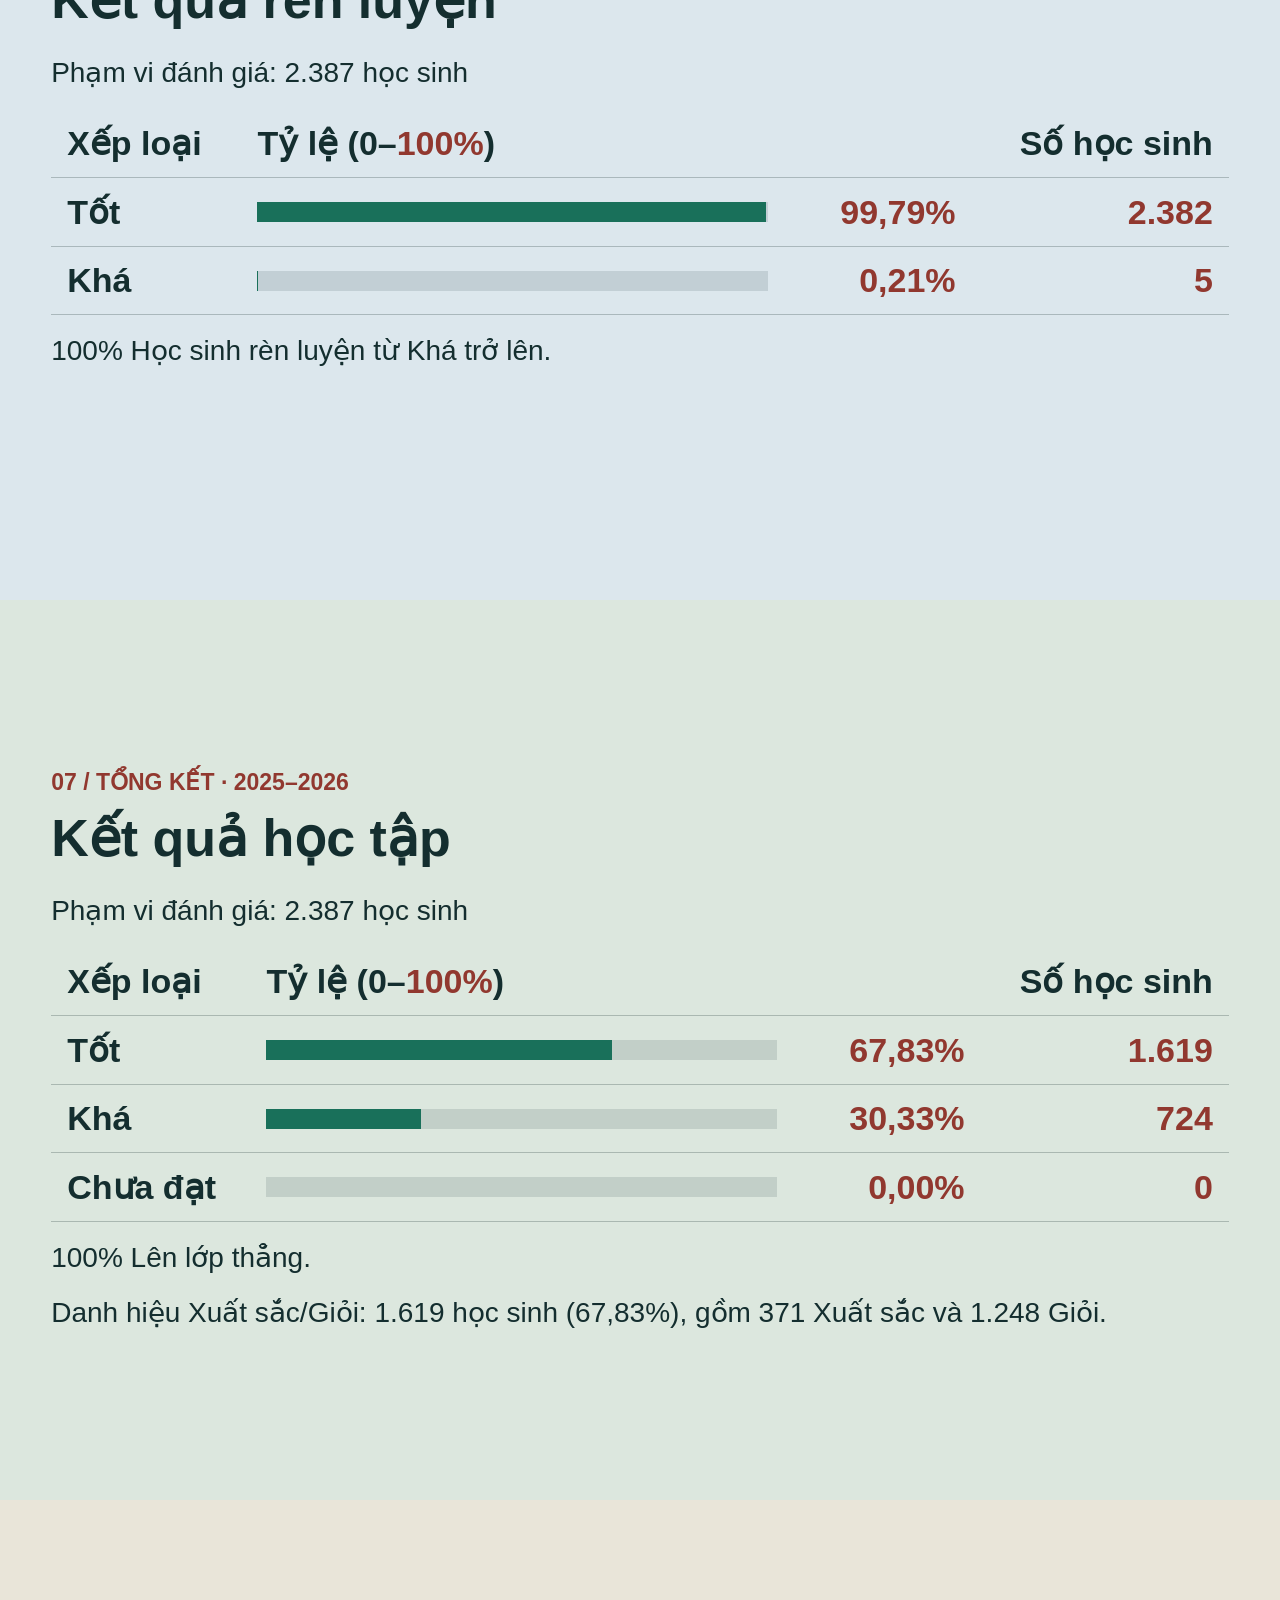
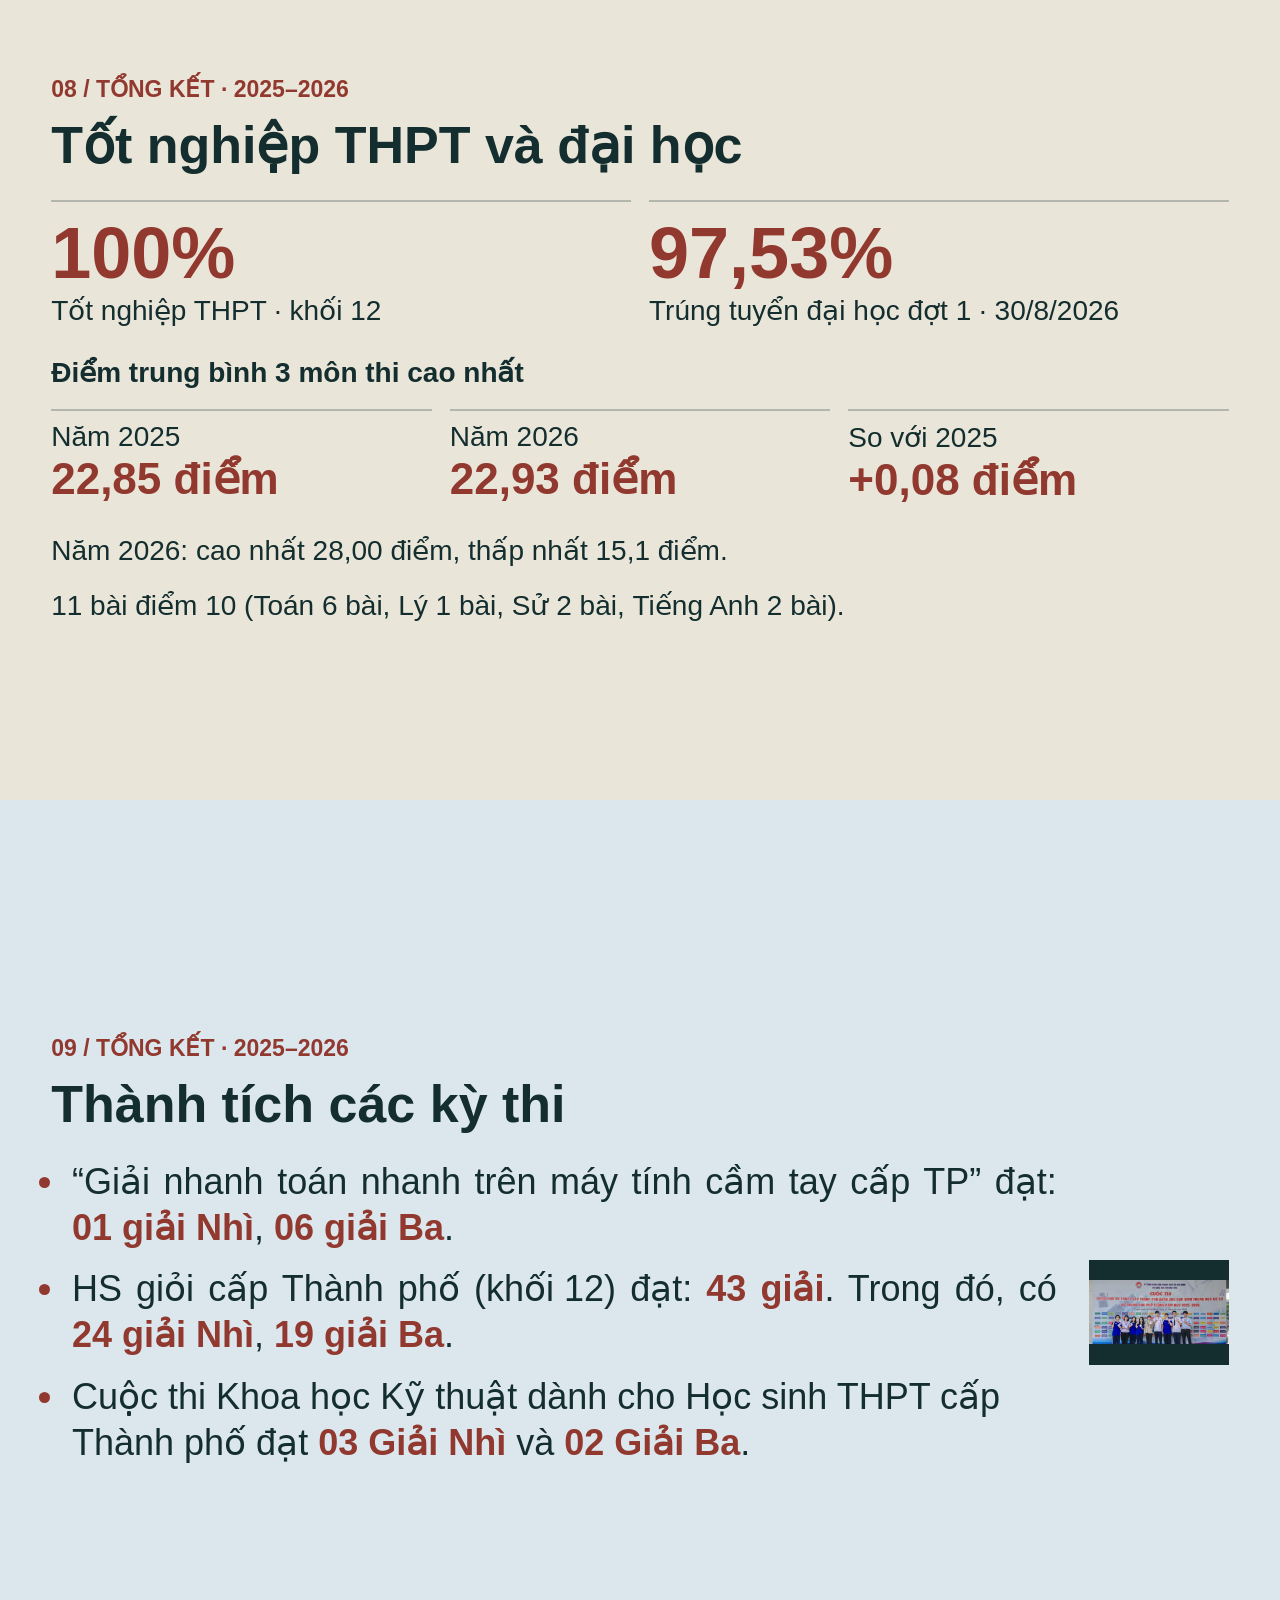
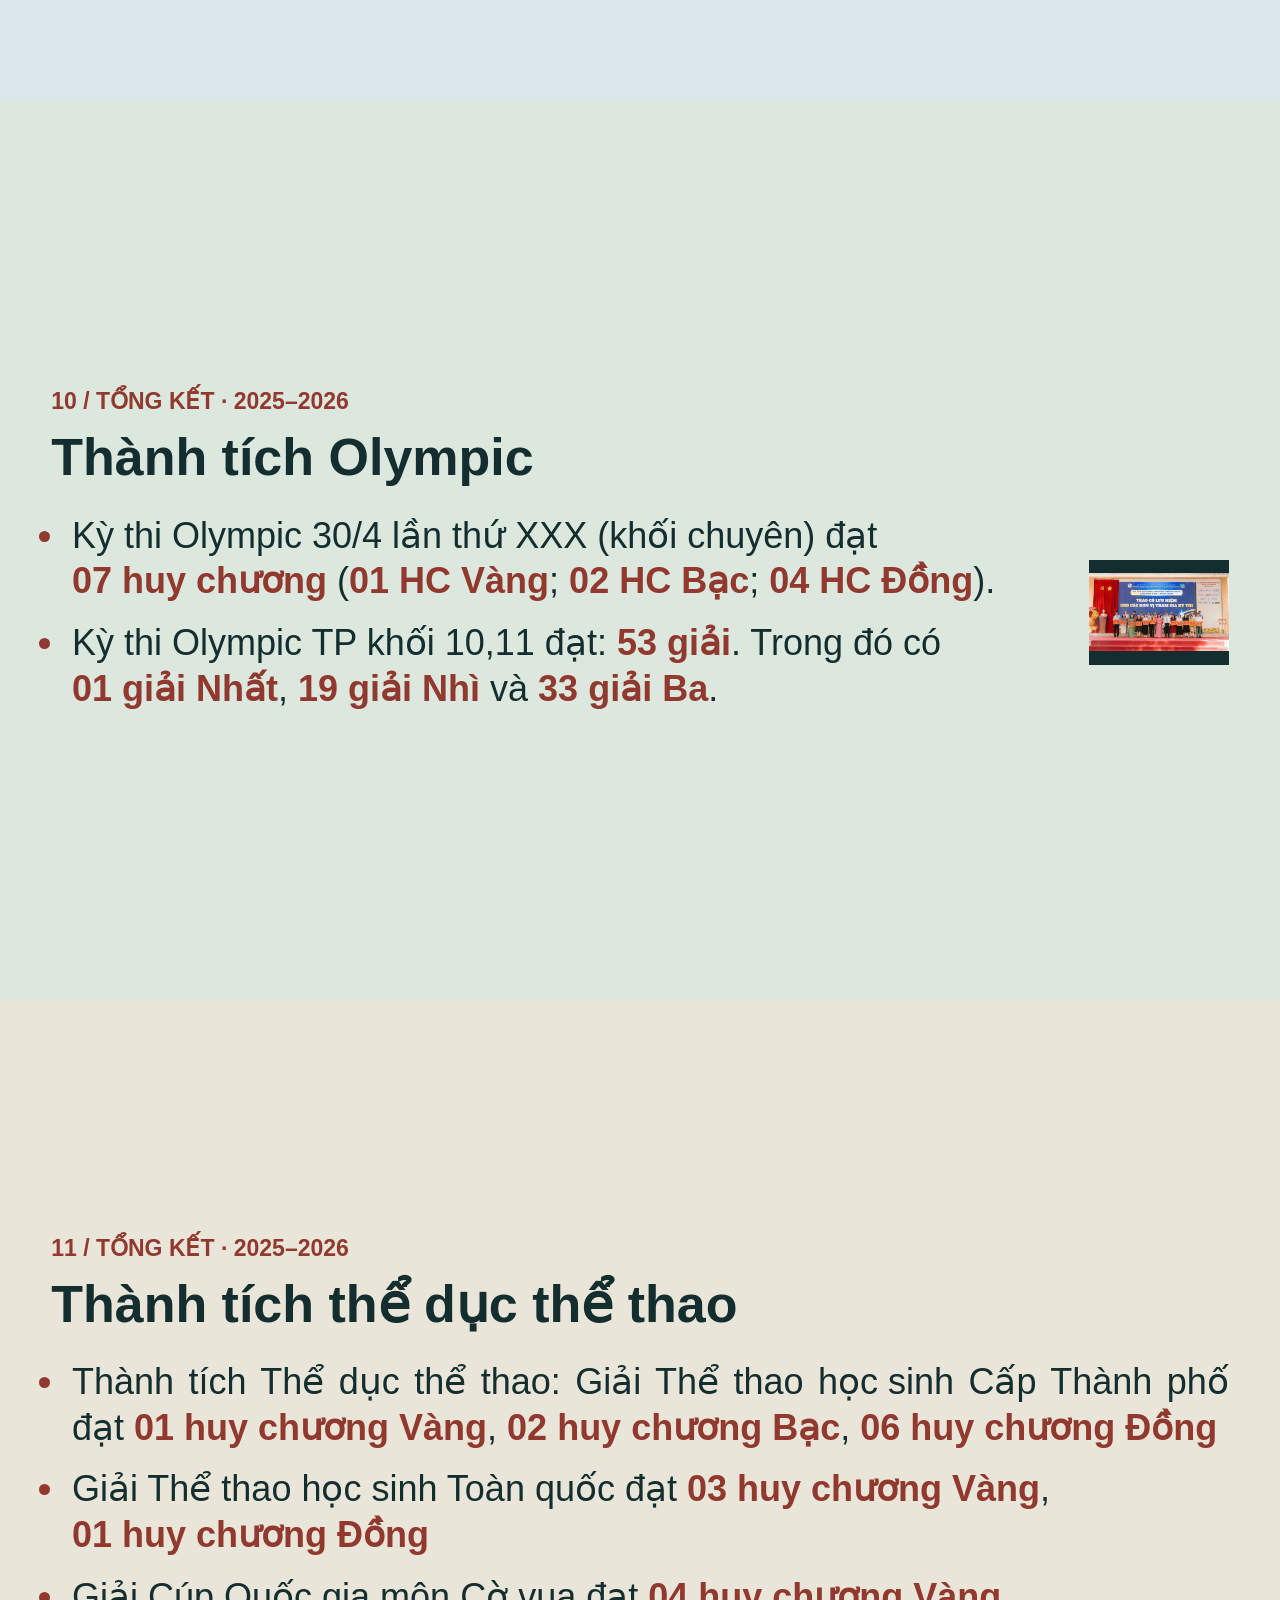
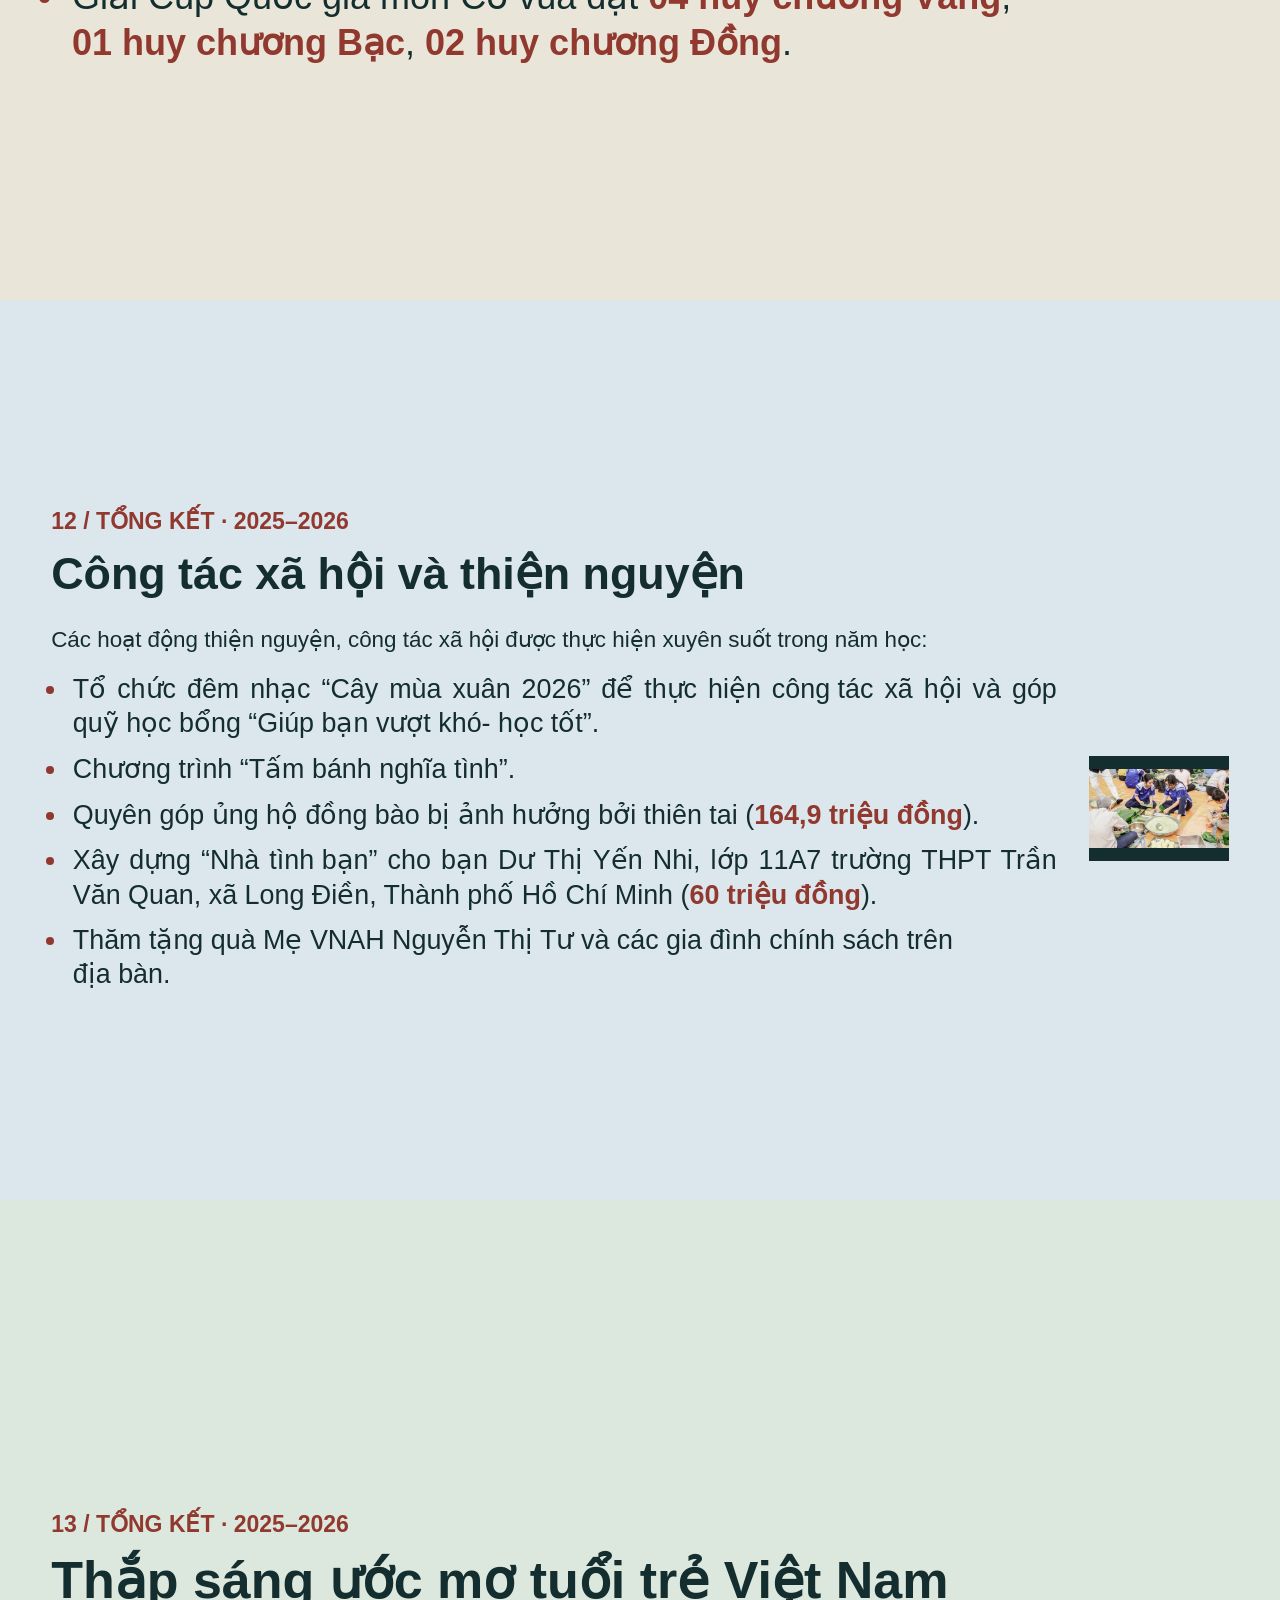
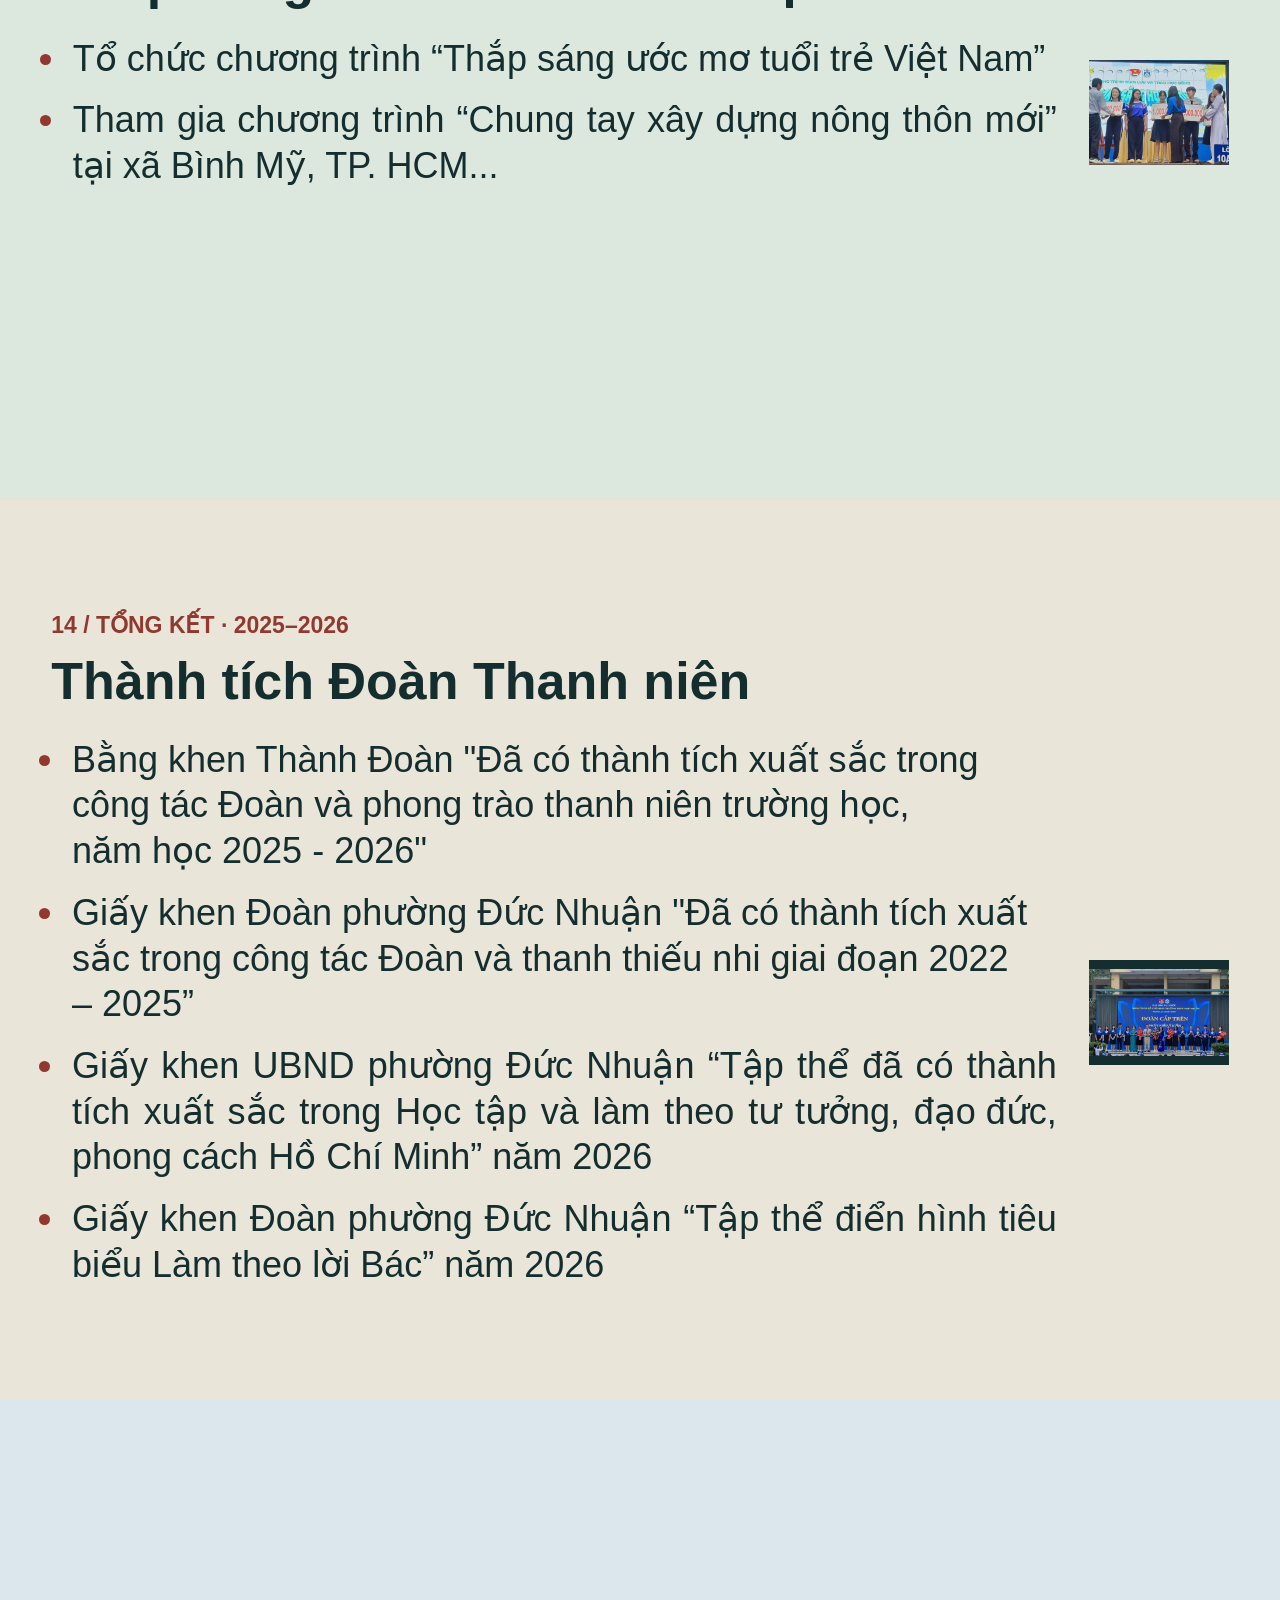
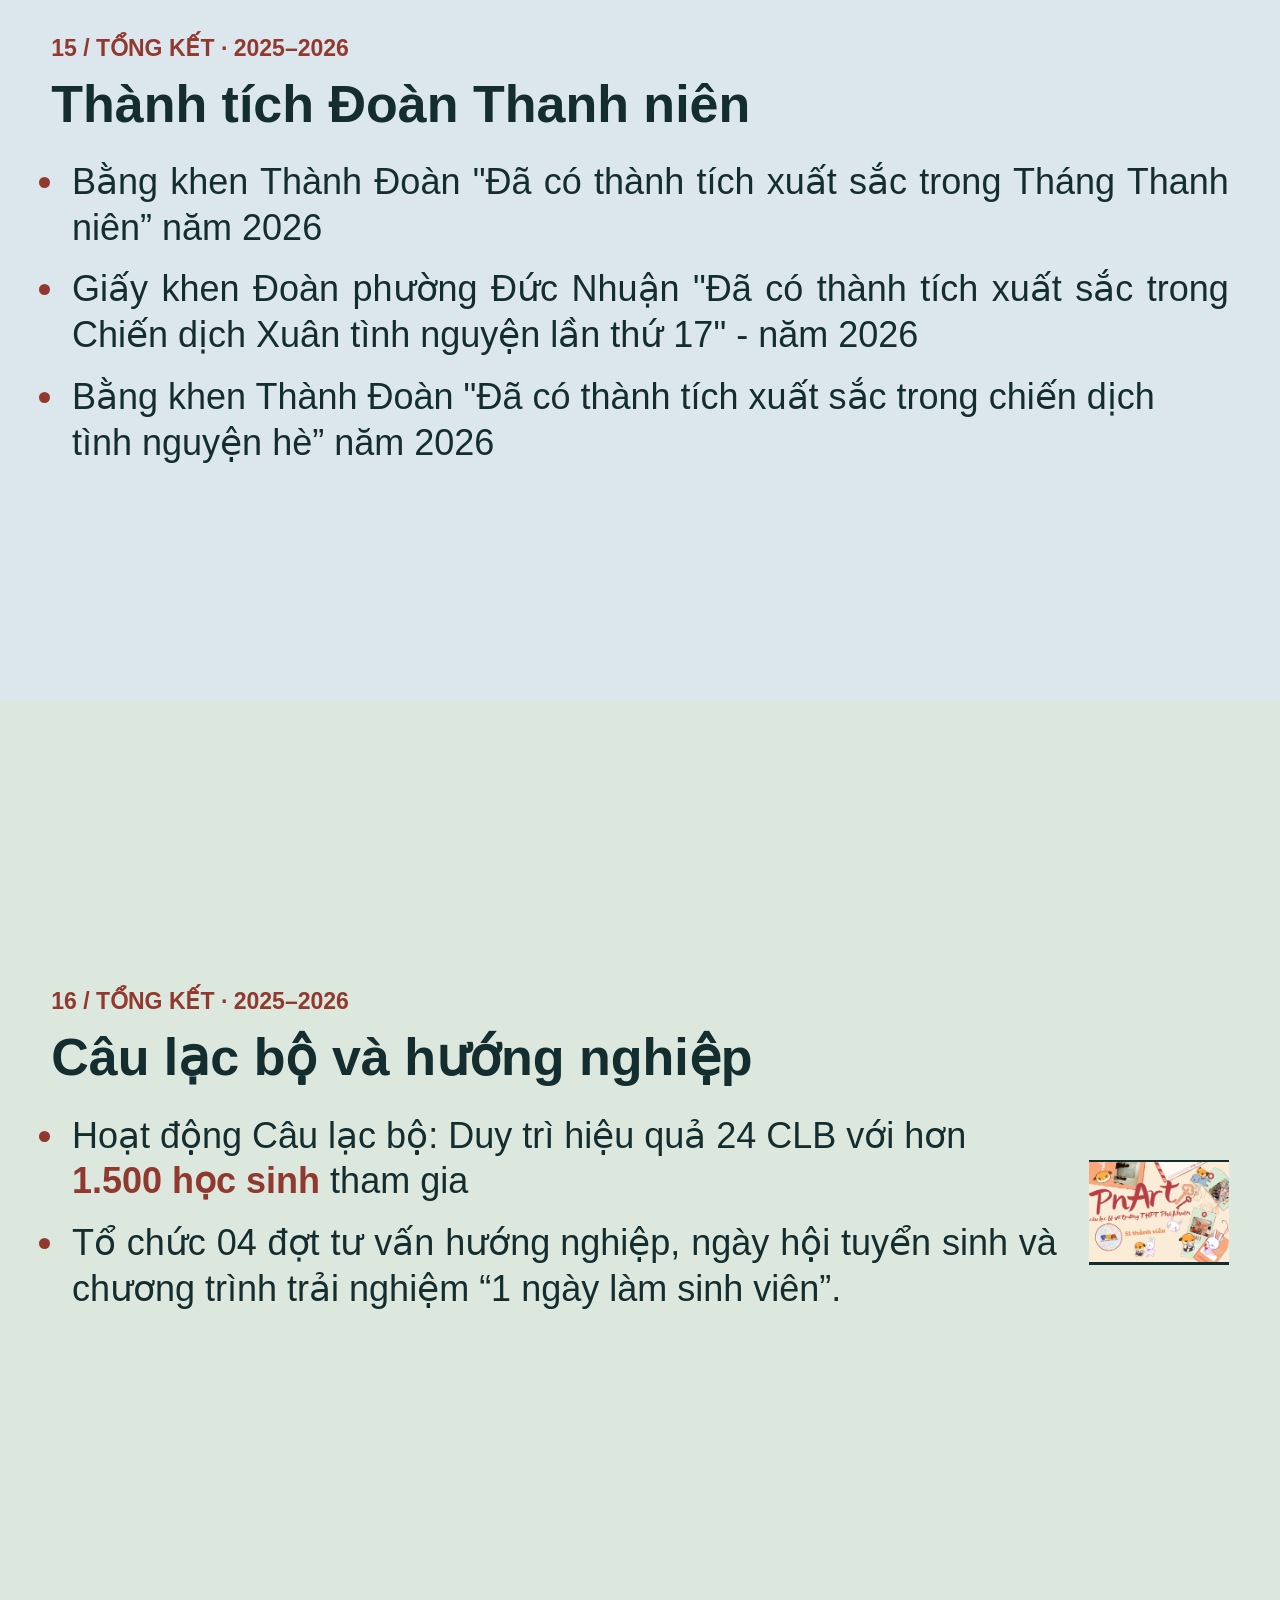
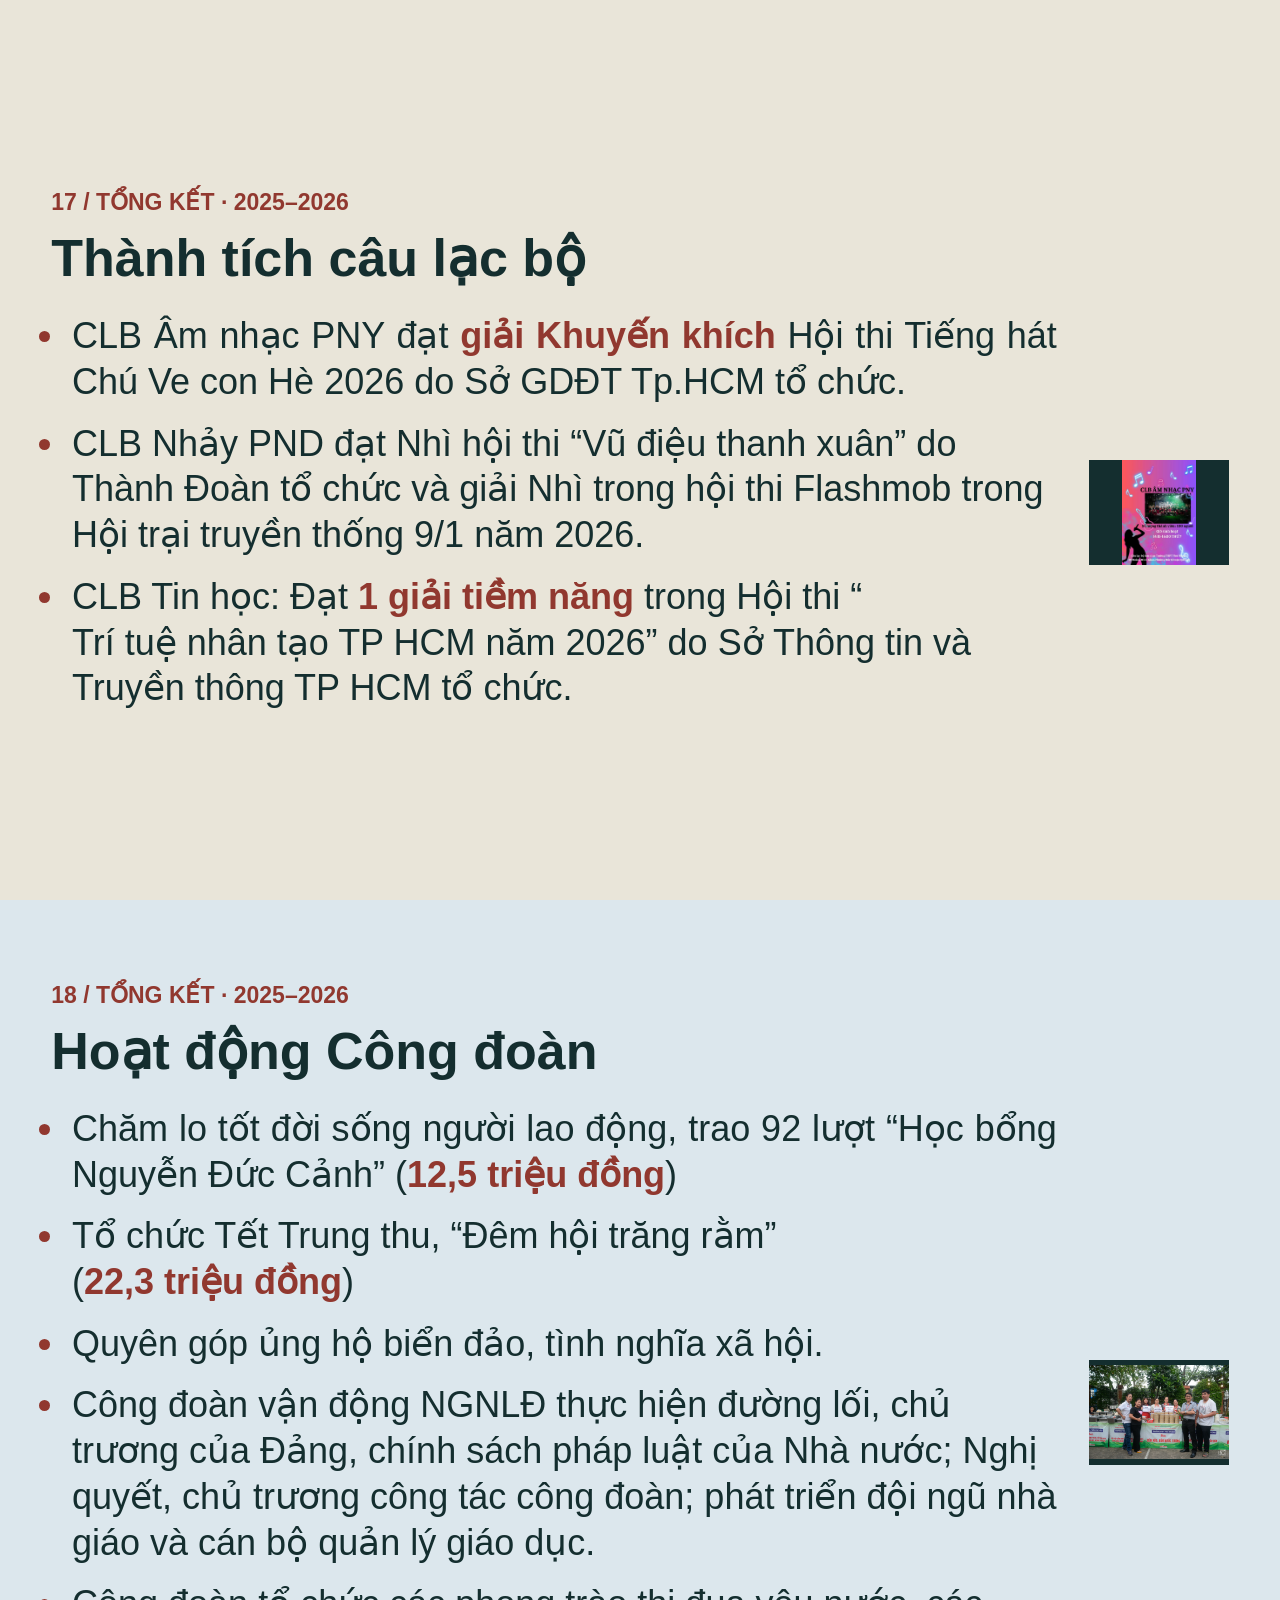
==== commit f8fff19e: "Reduce slide 12 typography to keep every bullet within the viewport" ====
--- a/index.html
+++ b/index.html
@@ -4,7 +4,7 @@
 <meta charset="utf-8">
 <meta name="viewport" content="width=device-width, initial-scale=1">
 <title>Hội nghị CCVC · THPT Phú Nhuận</title>
-<link rel="stylesheet" href="style.css?v=20261127-4">
+<link rel="stylesheet" href="style.css?v=20261127-5">
 <script src="data.js?v=20261127-4" defer></script>
 <script src="narration.js?v=20261127-4" defer></script>
 <script src="photo-stage.js?v=20261127-4" defer></script>
--- a/style.css
+++ b/style.css
@@ -22,6 +22,10 @@
 .bullet-points ul { list-style: disc; padding-left: 1.1em; gap: 20px; }
 .bullet-points li { border: 0; padding-top: 0; }
 .bullet-points li::marker { color: var(--accent); }
+#slide-12 h2 { font-size: clamp(38px, min(3.5vw, 6vh), 90px); }
+#slide-12 li { font-size: clamp(22px, min(2.1vw, 3.9vh), 54px); }
+#slide-12 .bullet-intro { font-size: clamp(20px, min(1.75vw, 3.1vh), 44px); }
+#slide-12 ul { gap: clamp(10px, 1.3vh, 18px); }
 .results ul { grid-template-columns: repeat(2,minmax(0,1fr)); gap: 24px 46px; }
 .assessment, .graduation-chart { display: grid; gap: 18px; }
 .chart-note, .chart-heading { margin: 0; font-size: clamp(36px, 2.1vw, 54px); line-height: 1.3; }
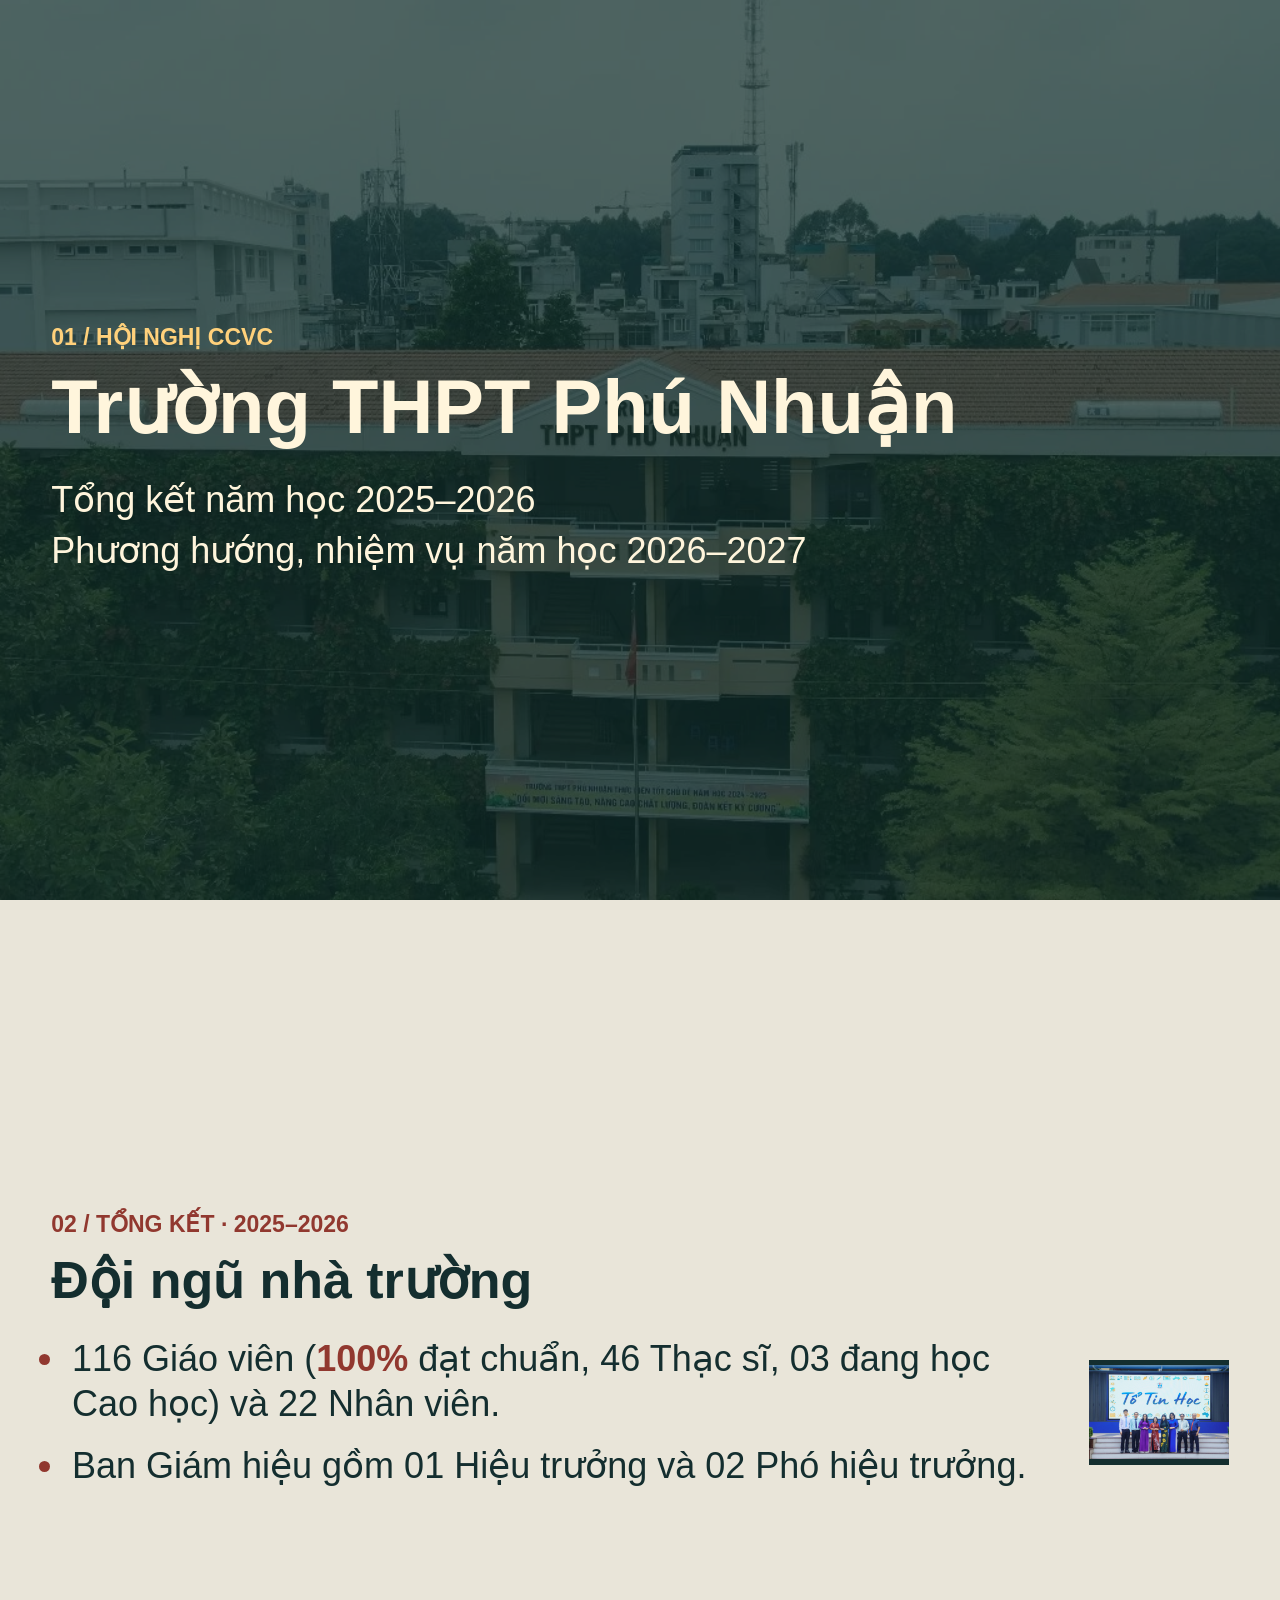
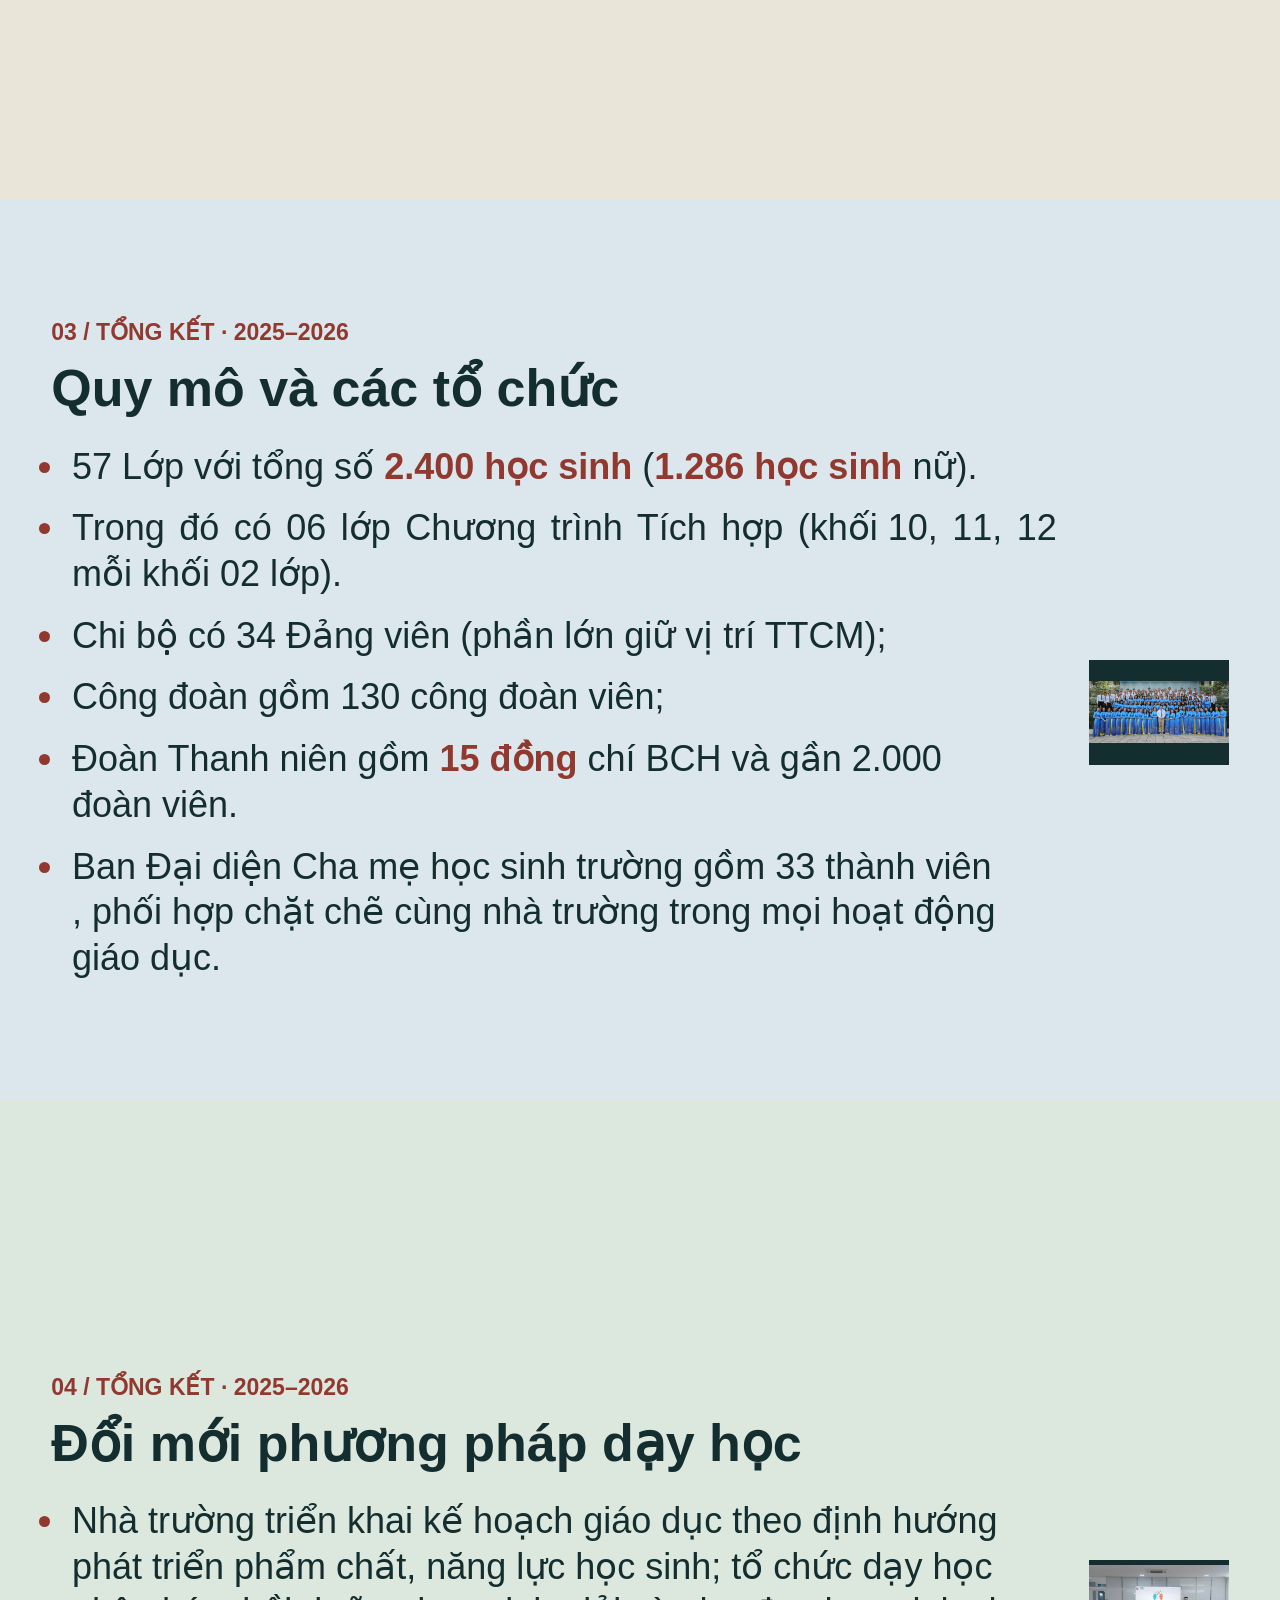
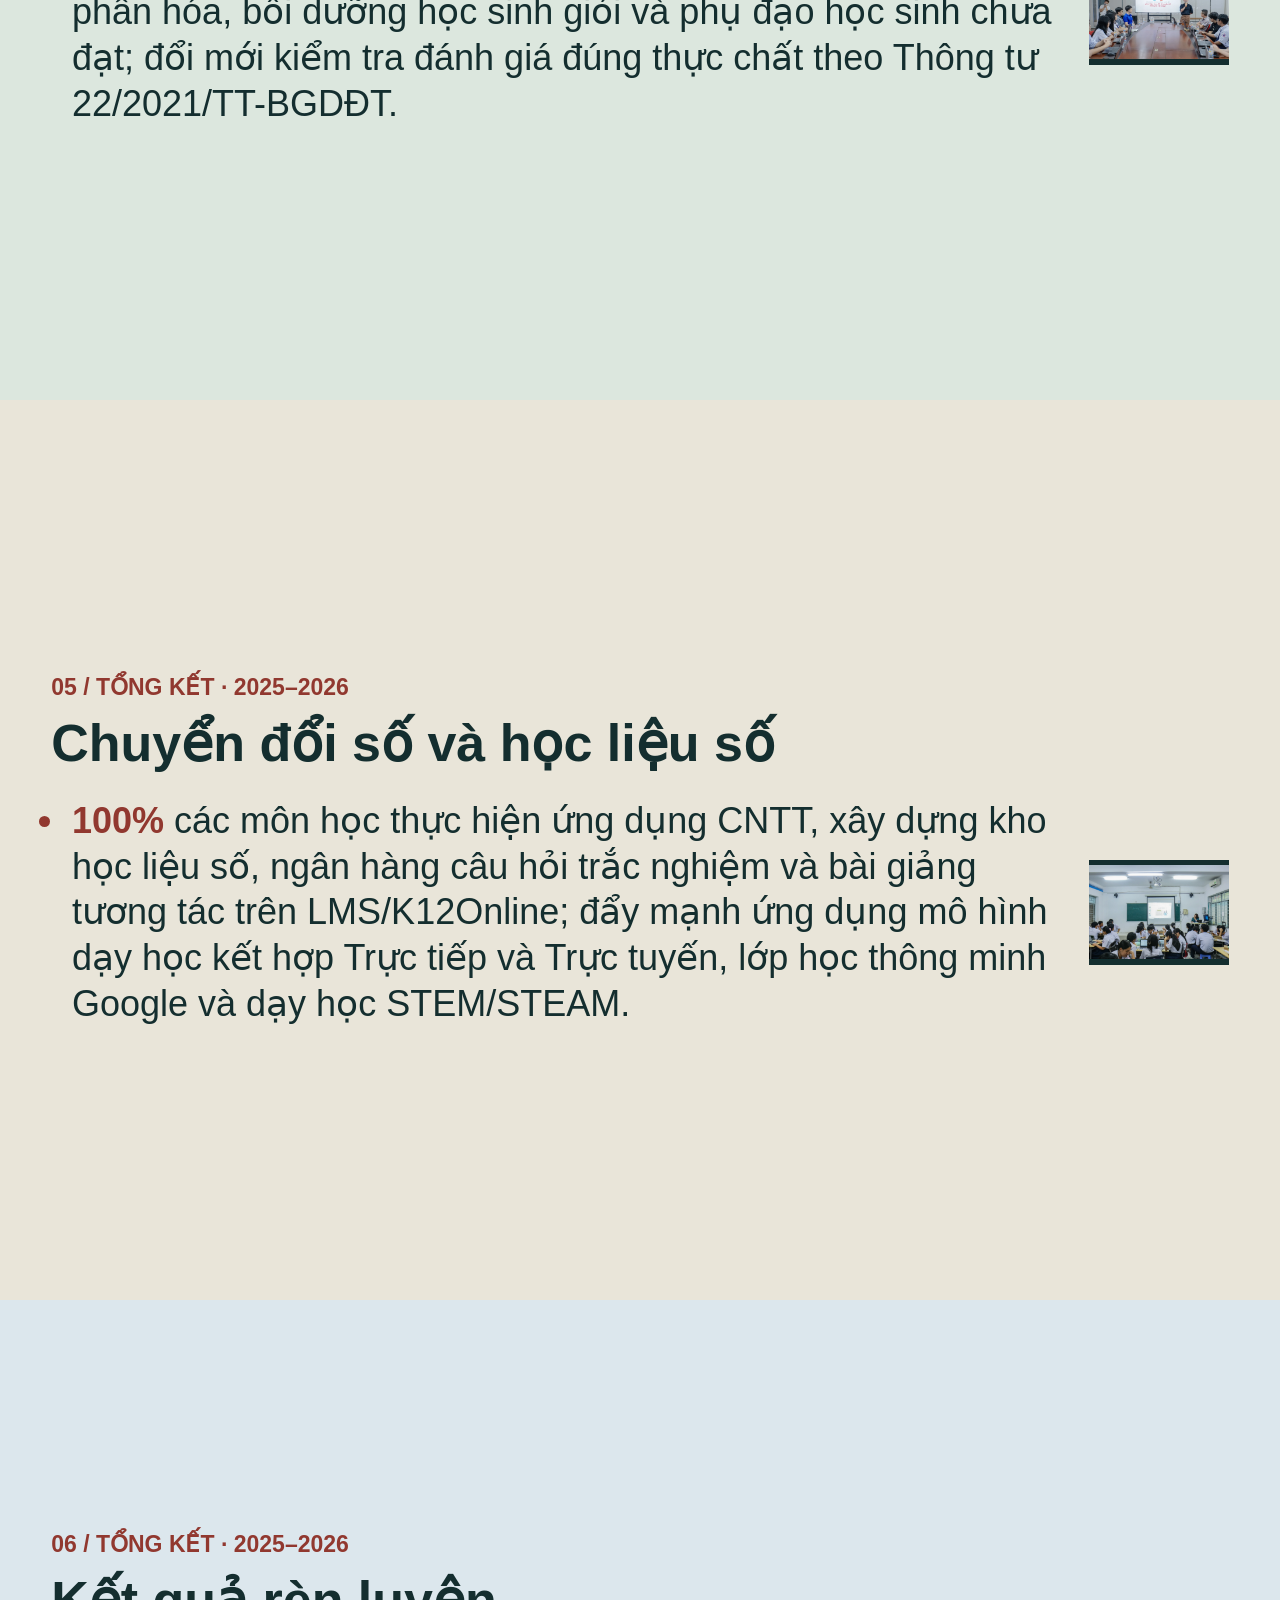
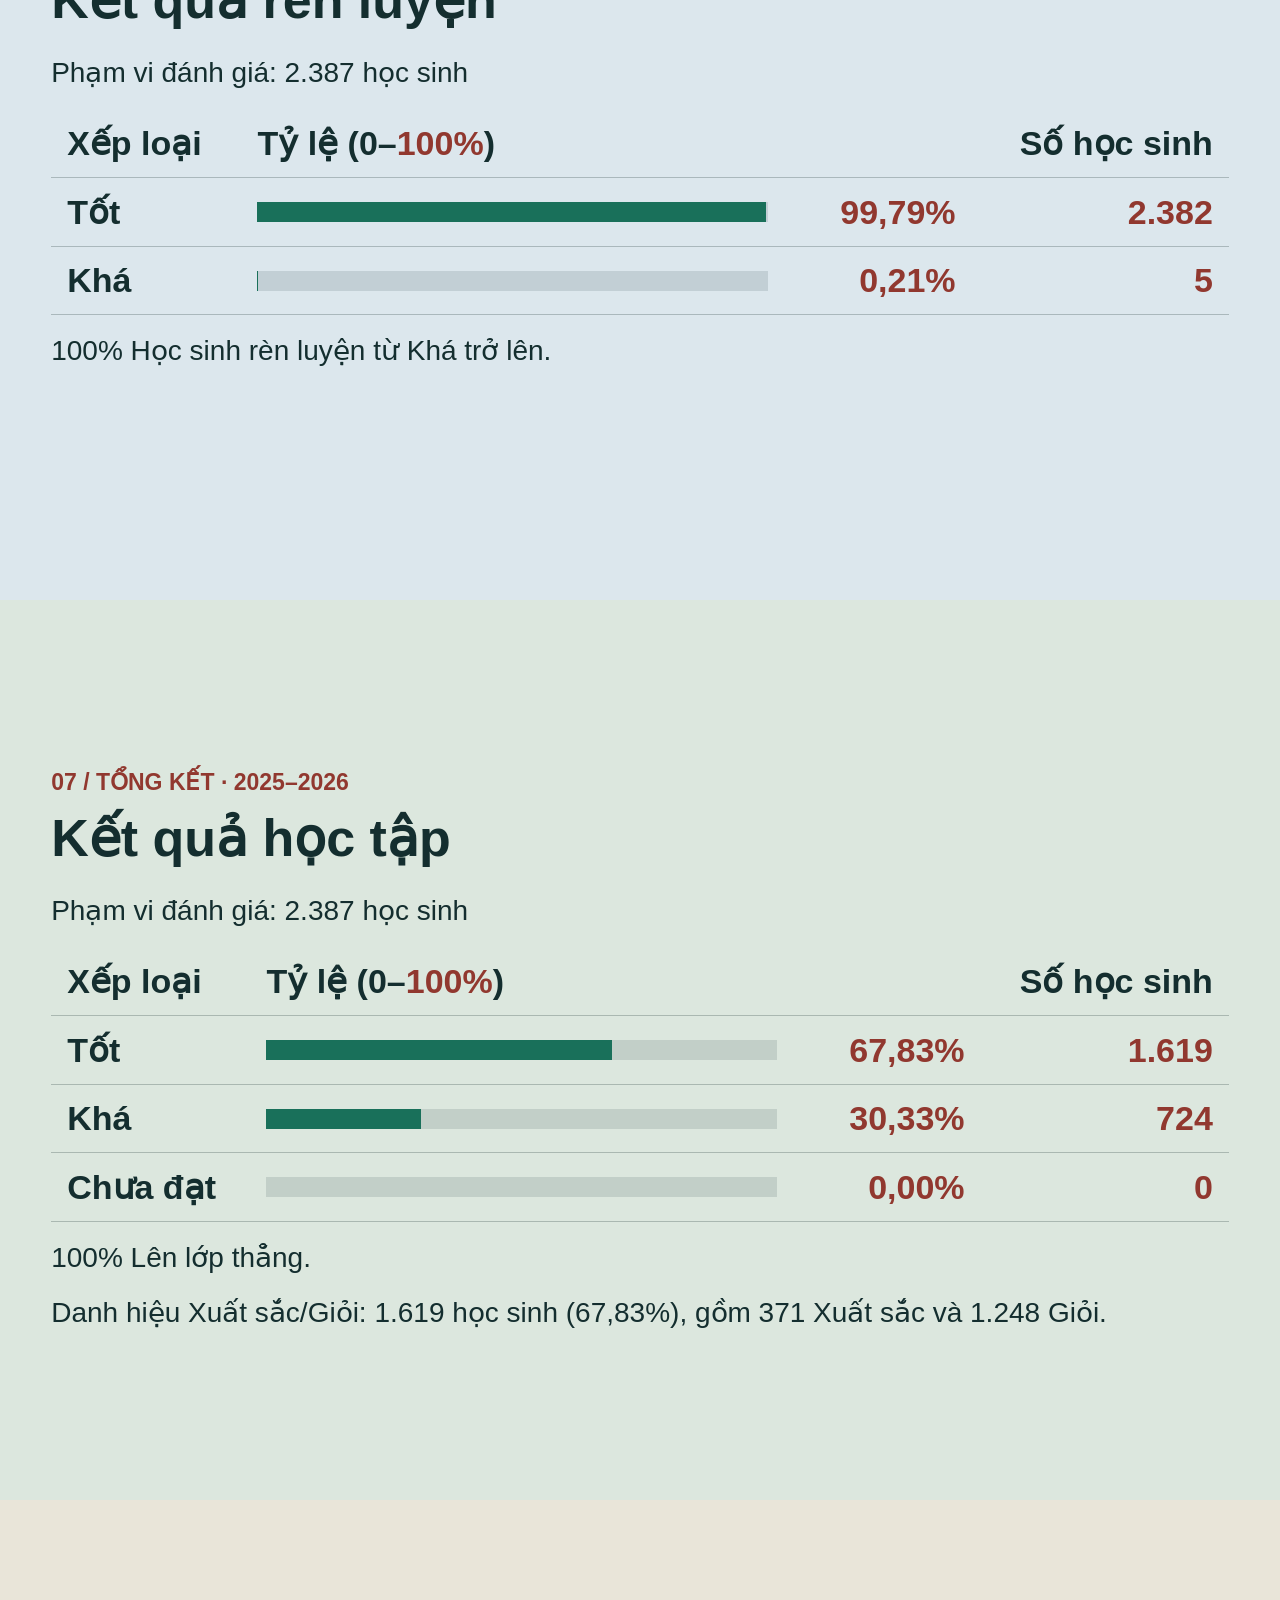
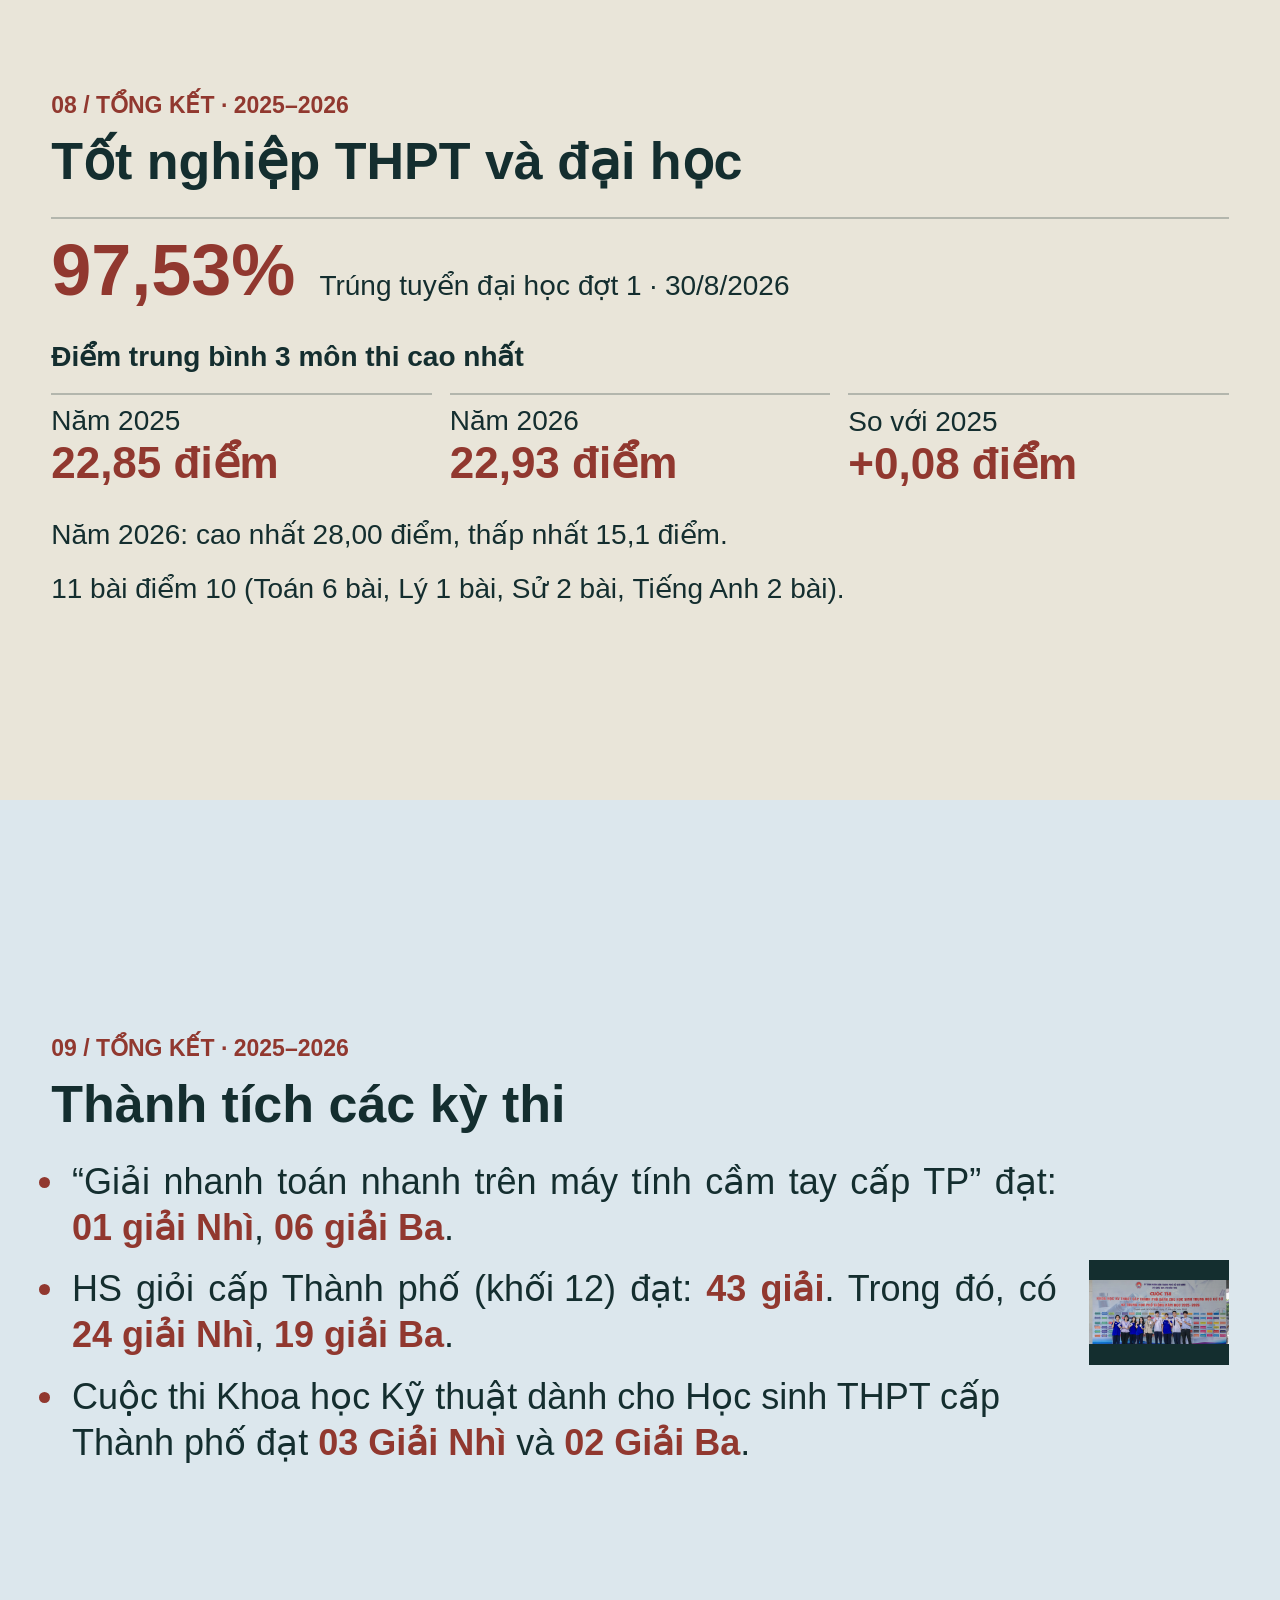
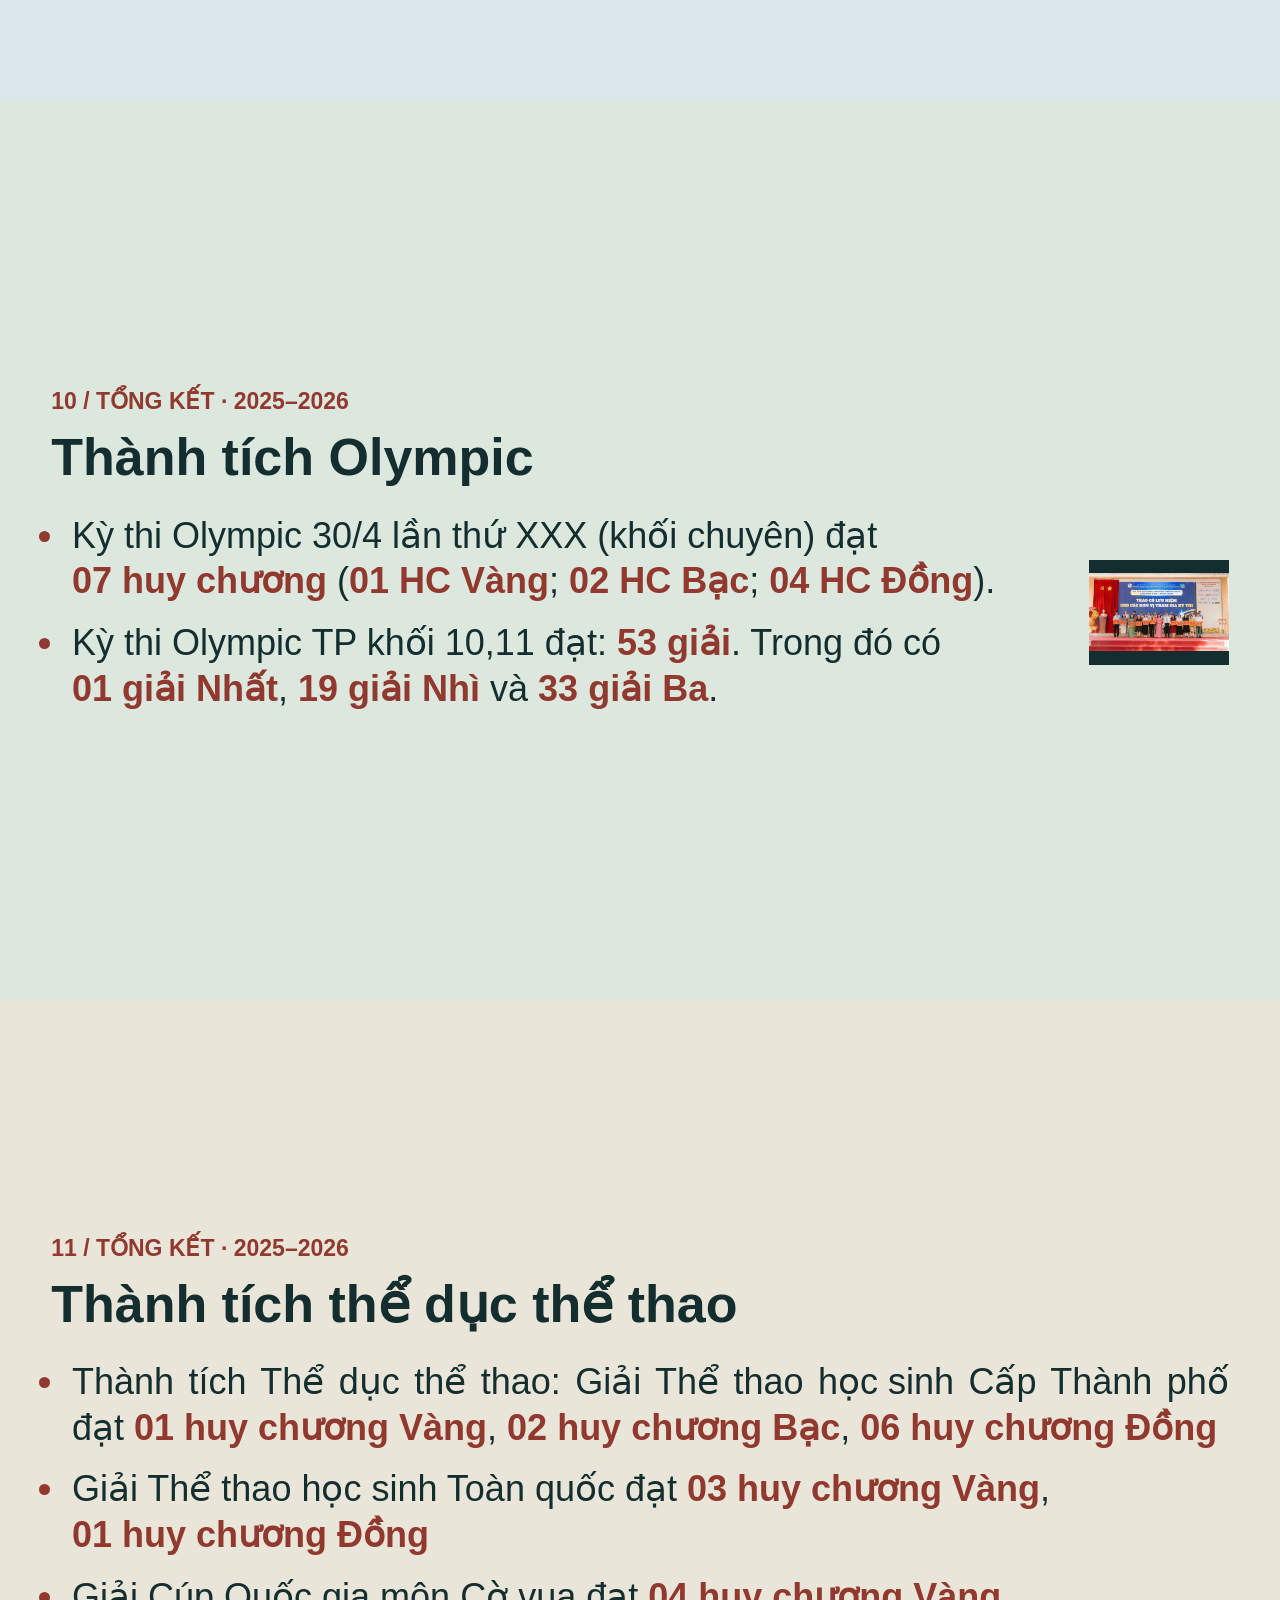
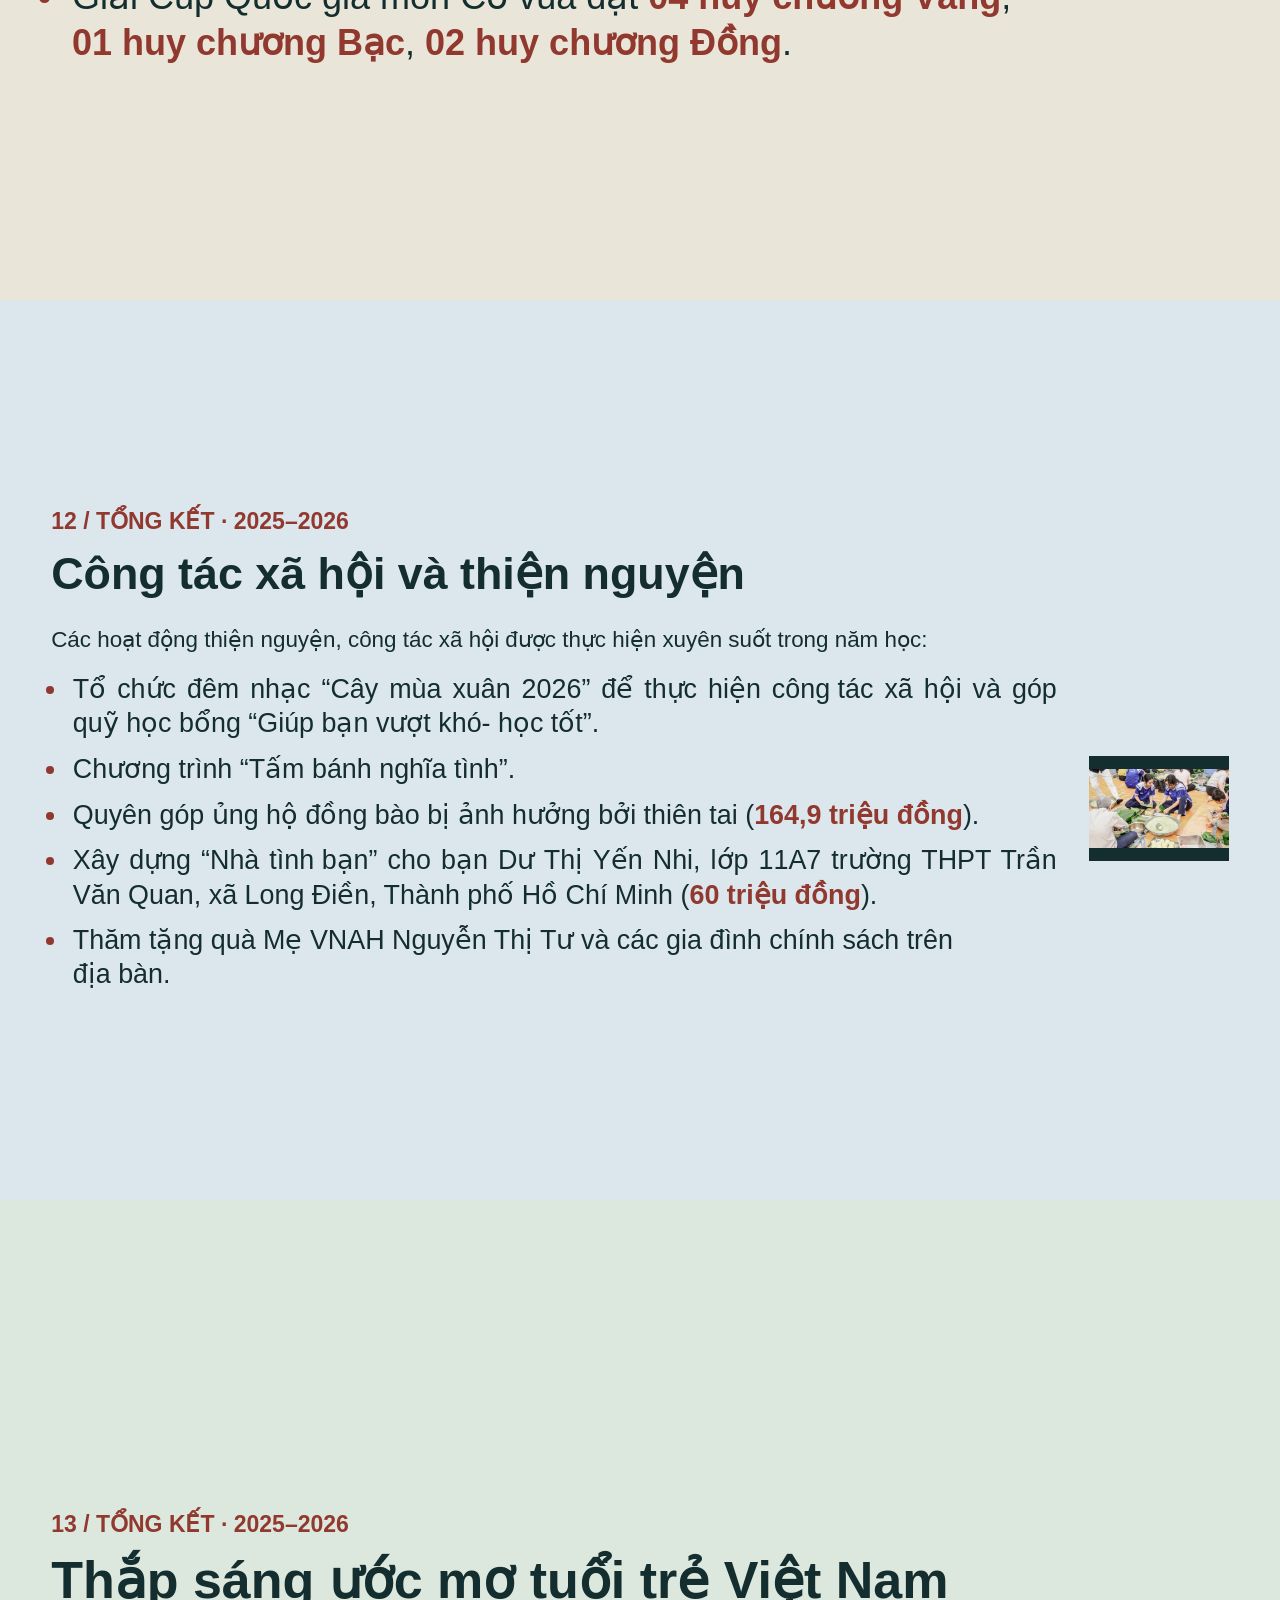
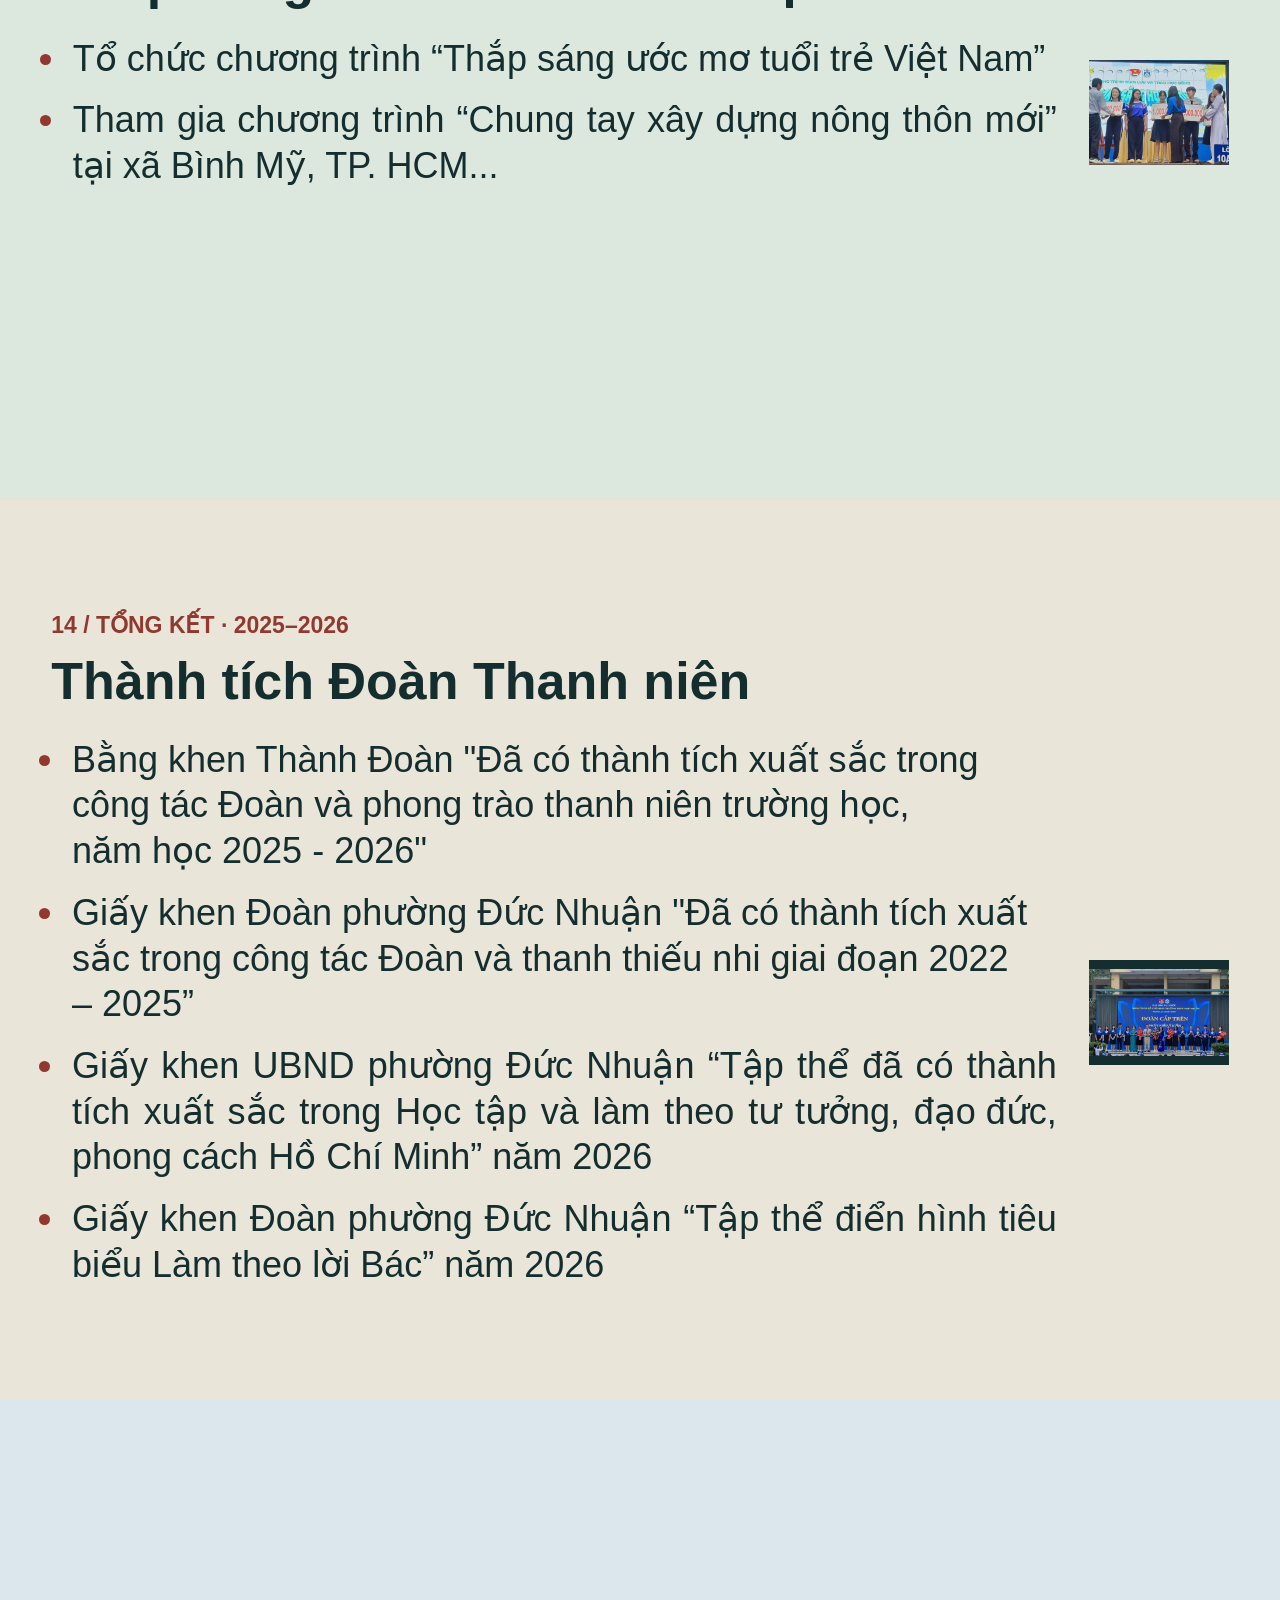
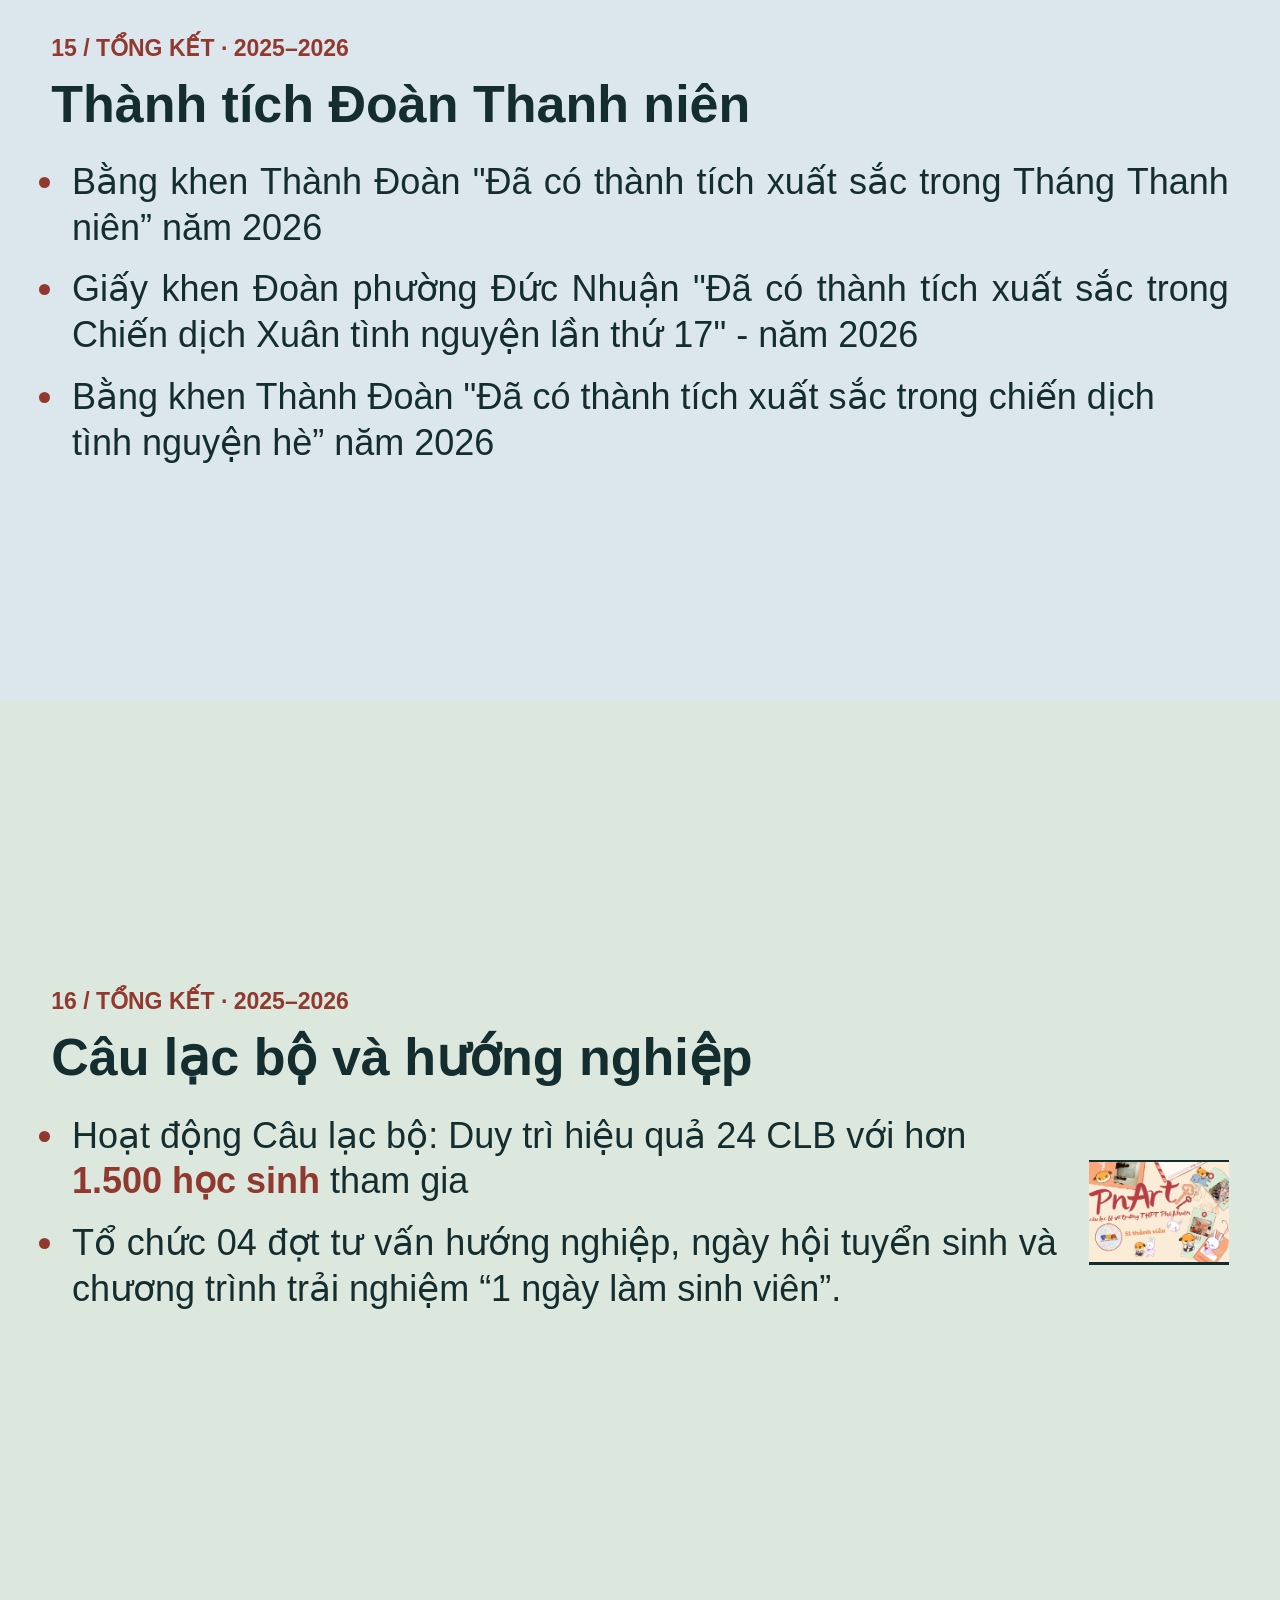
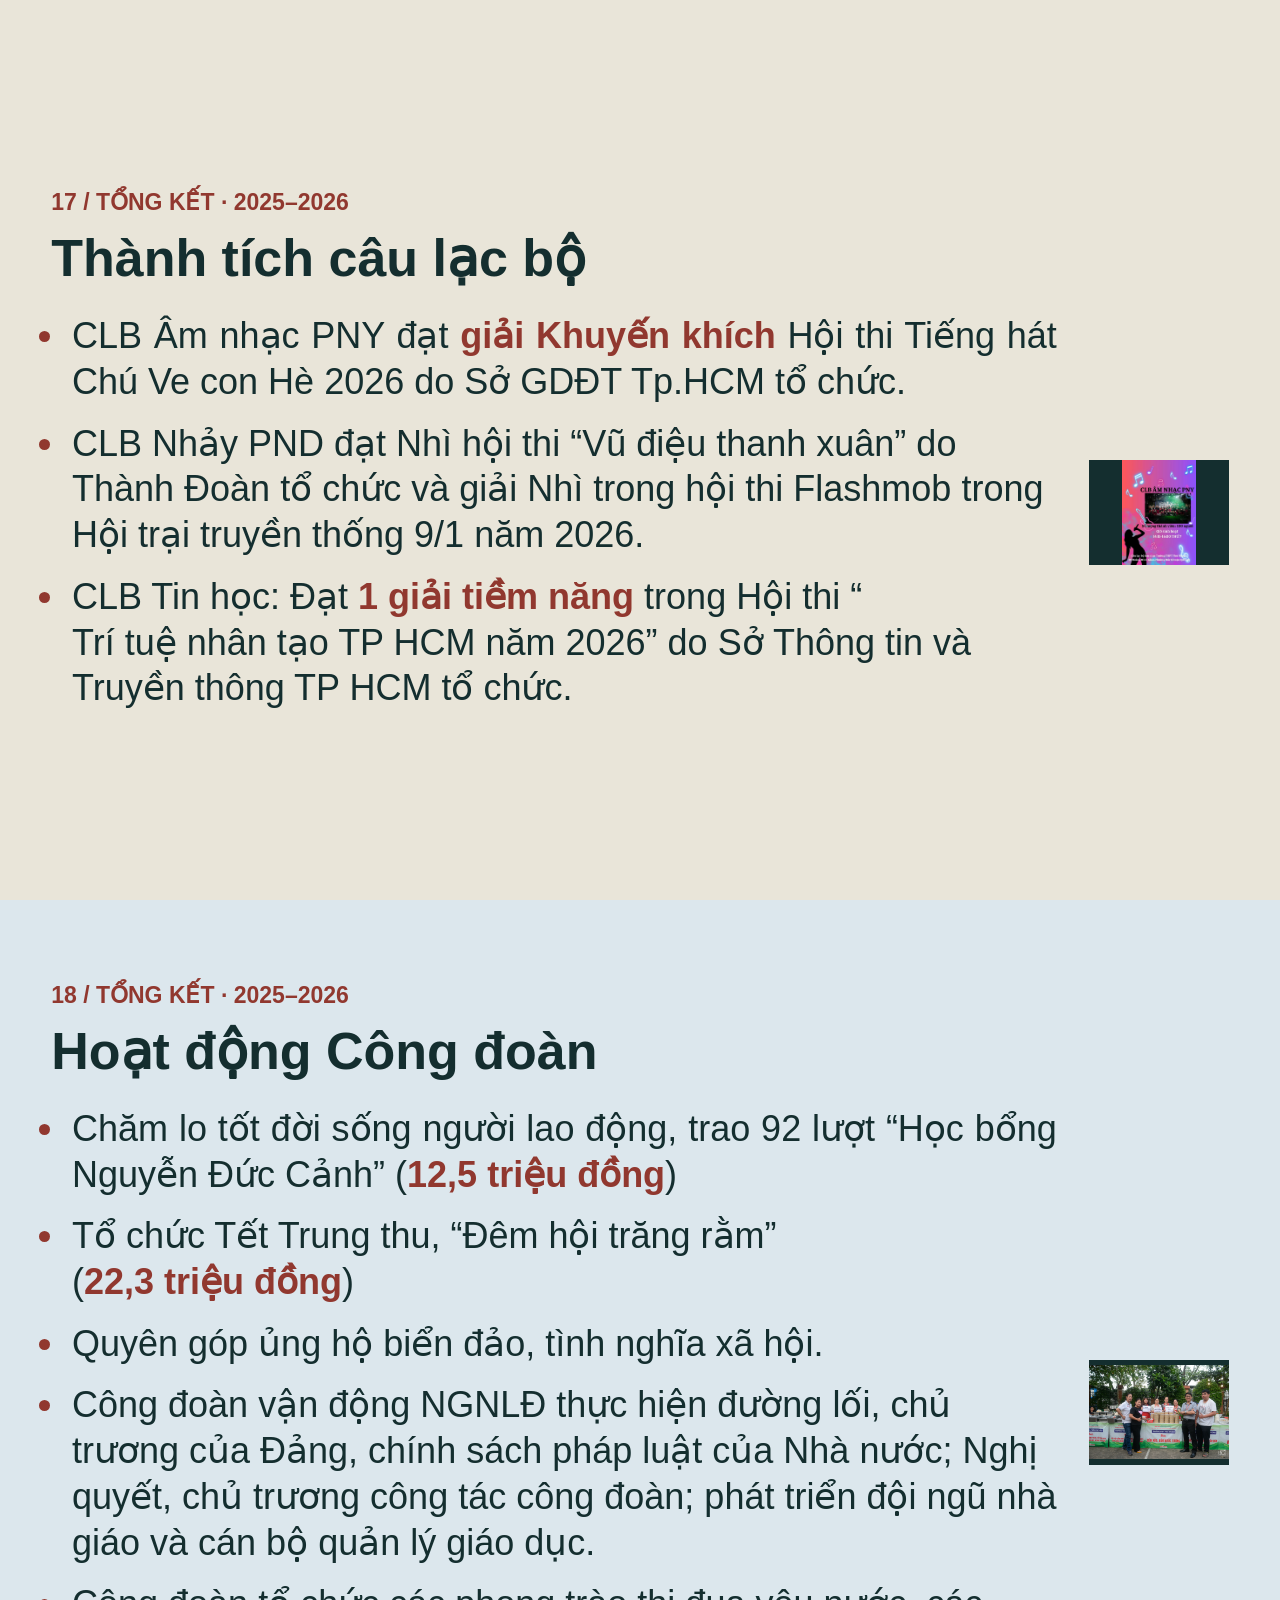
==== commit 2ca52dec: "Correct staffing, graduation display, union result and MOS narration" ====
--- a/index.html
+++ b/index.html
@@ -4,11 +4,11 @@
 <meta charset="utf-8">
 <meta name="viewport" content="width=device-width, initial-scale=1">
 <title>Hội nghị CCVC · THPT Phú Nhuận</title>
-<link rel="stylesheet" href="style.css?v=20261127-5">
-<script src="data.js?v=20261127-4" defer></script>
+<link rel="stylesheet" href="style.css?v=20261127-6">
+<script src="data.js?v=20261127-6" defer></script>
 <script src="narration.js?v=20261127-4" defer></script>
 <script src="photo-stage.js?v=20261127-4" defer></script>
-<script src="app.js?v=20261127-4" defer></script>
+<script src="app.js?v=20261127-6" defer></script>
 </head>
 <body><main id="deck" aria-label="Báo cáo Hội nghị CCVC"></main></body>
 </html>
--- a/style.css
+++ b/style.css
@@ -41,6 +41,8 @@
 .entered .chart-fill { animation: chart-grow 620ms ease-out both; }
 @keyframes chart-grow { from { transform: scaleX(0); } to { transform: scaleX(1); } }
 .chart-outcomes, .chart-scores { display: grid; grid-template-columns: repeat(2,minmax(0,1fr)); gap: 18px; }
+.chart-outcomes { grid-template-columns: minmax(0,1fr); }
+.chart-outcomes > div { display:flex; flex-wrap:wrap; align-items:baseline; gap:8px 24px; }
 .chart-scores { grid-template-columns: repeat(3,minmax(0,1fr)); }
 .chart-outcomes > div, .chart-scores > div { border-top: 2px solid #142e2f40; padding: 10px 0; font-size: clamp(34px, 2vw, 52px); }
 .chart-outcomes strong { font-size: clamp(86px, 5vw, 128px); color: var(--accent); }
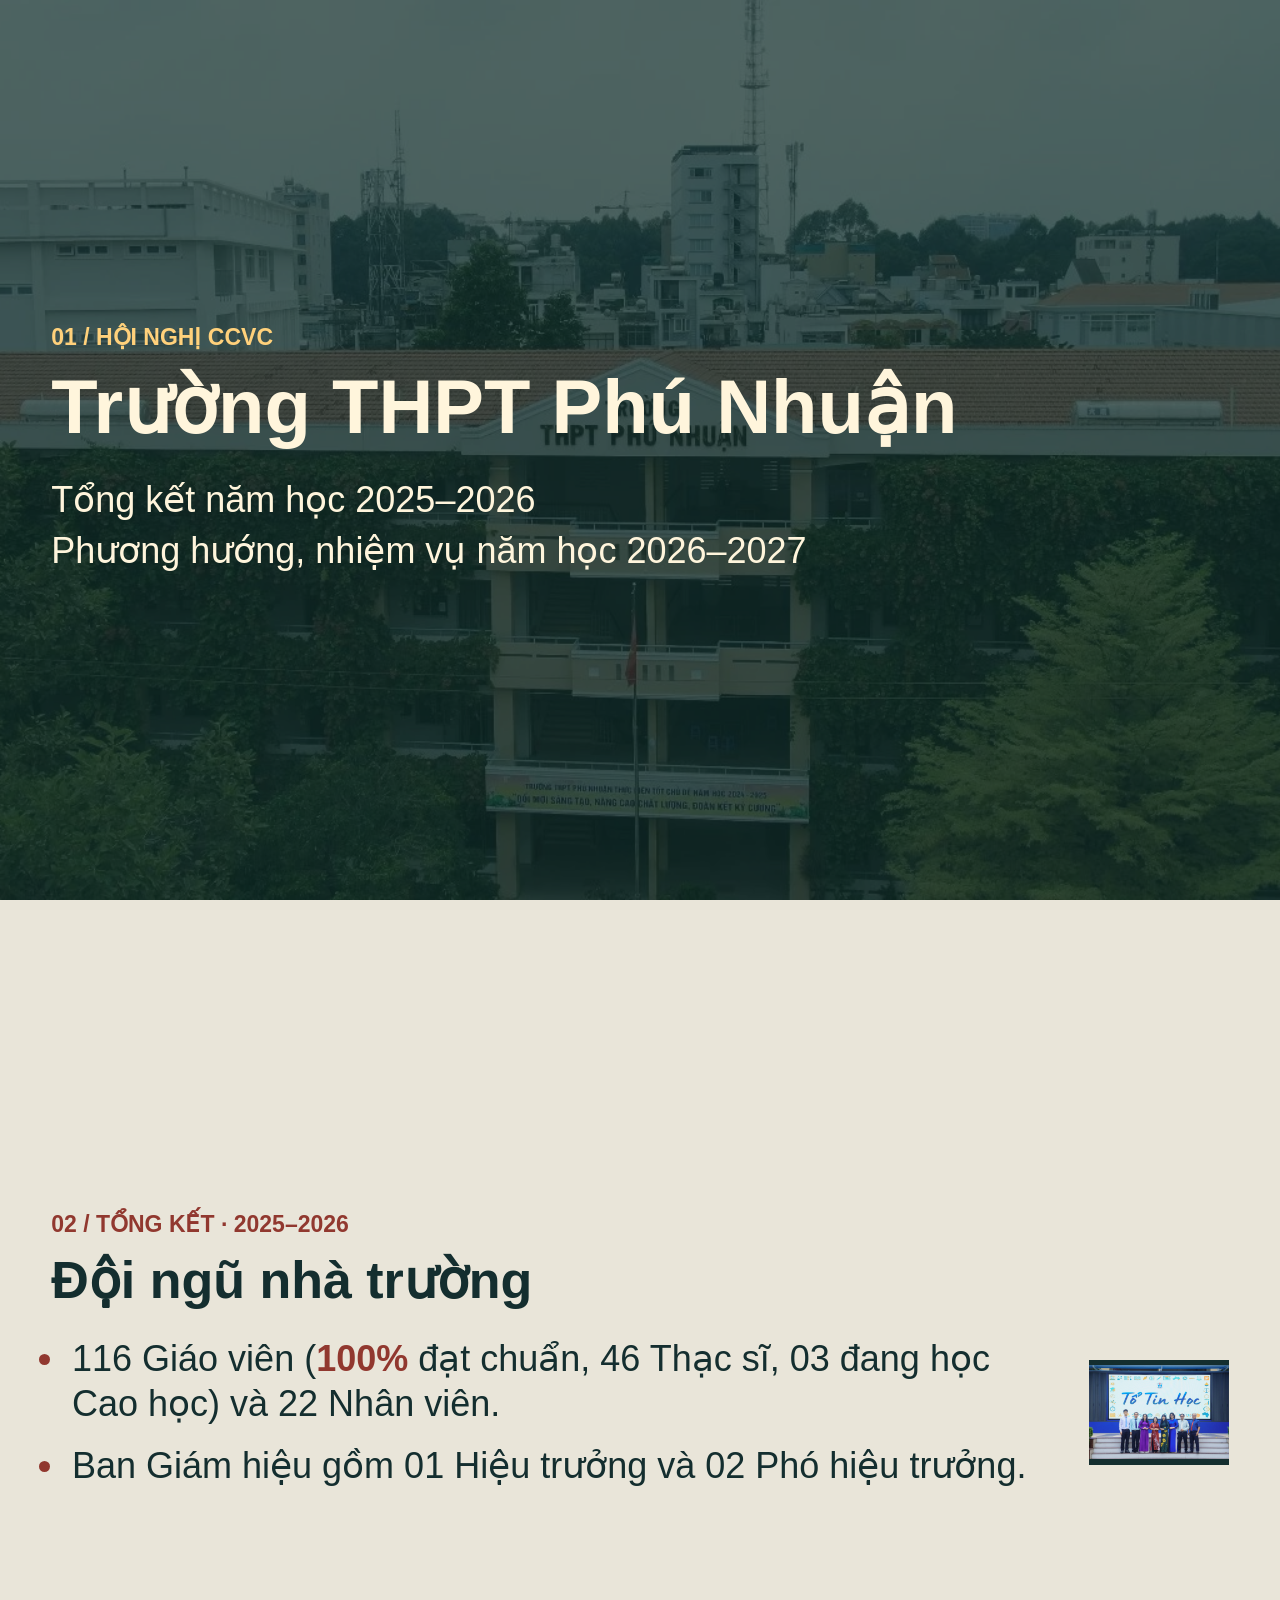
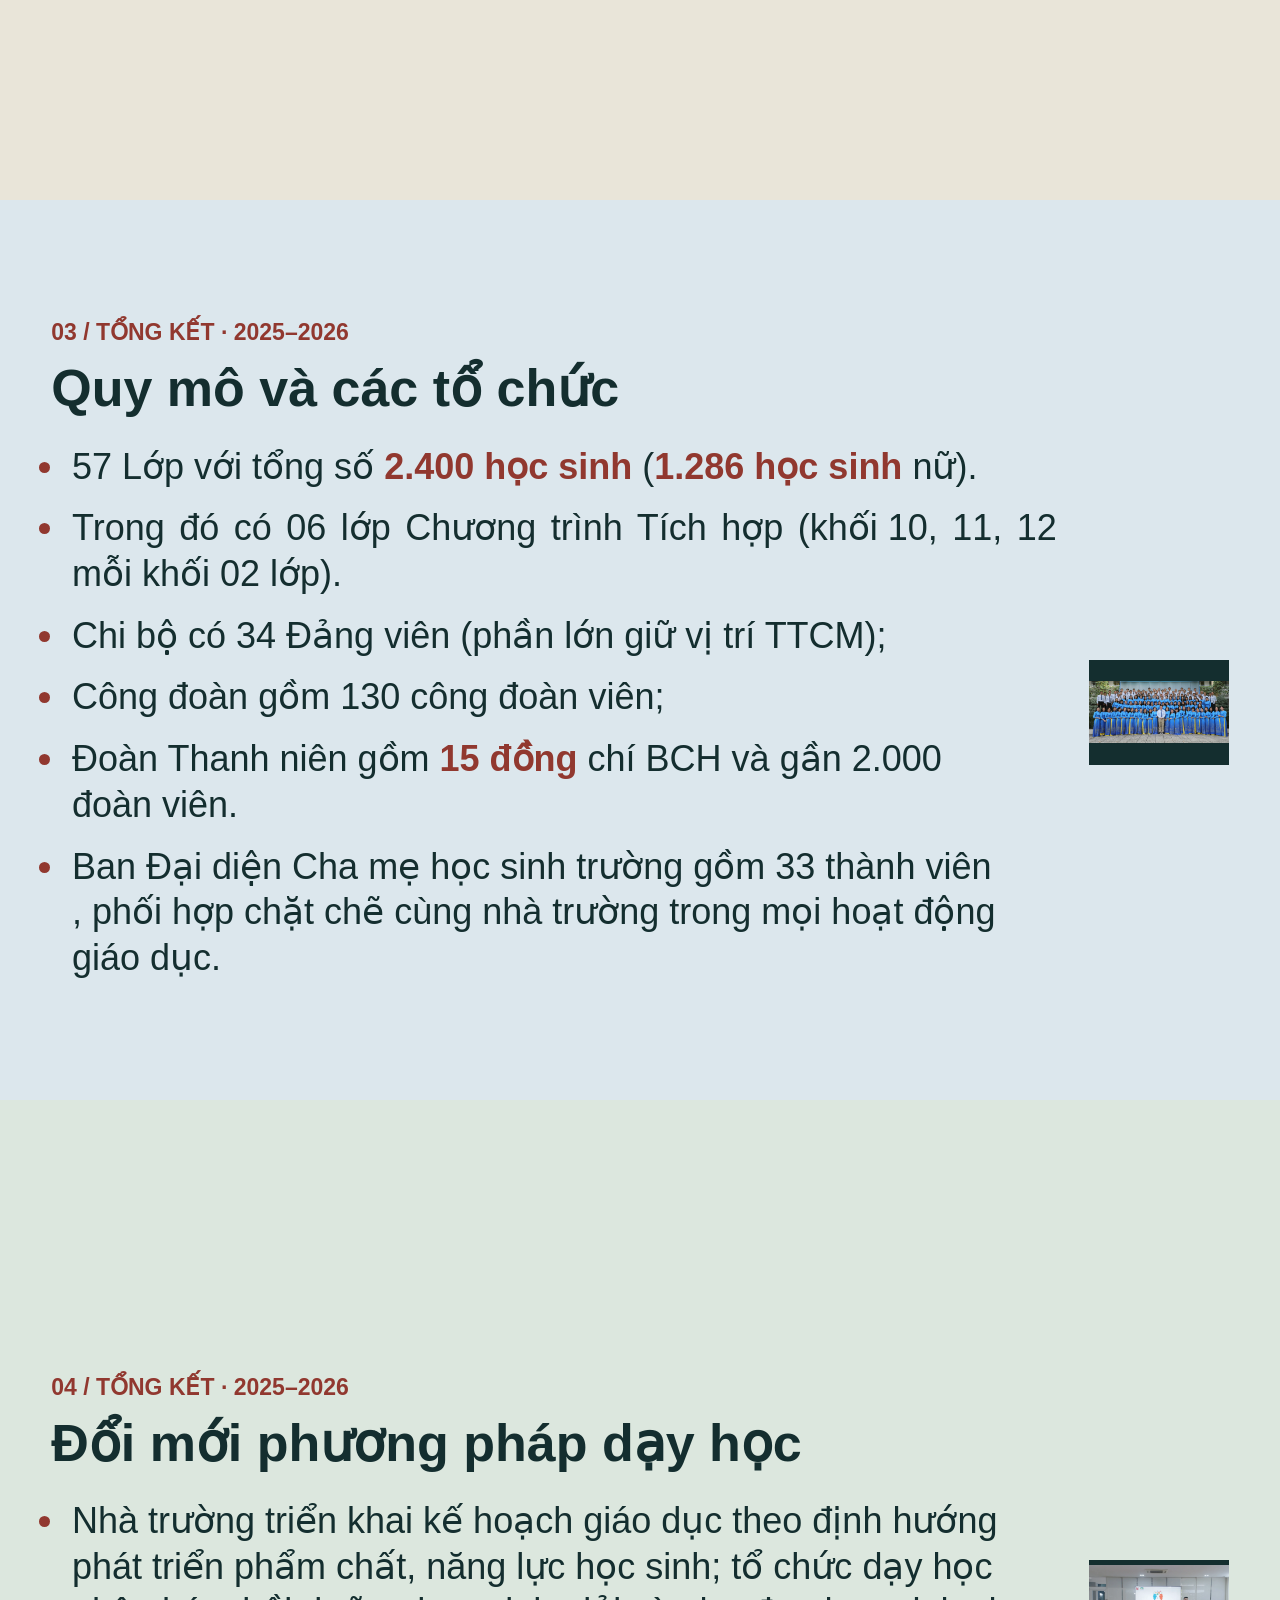
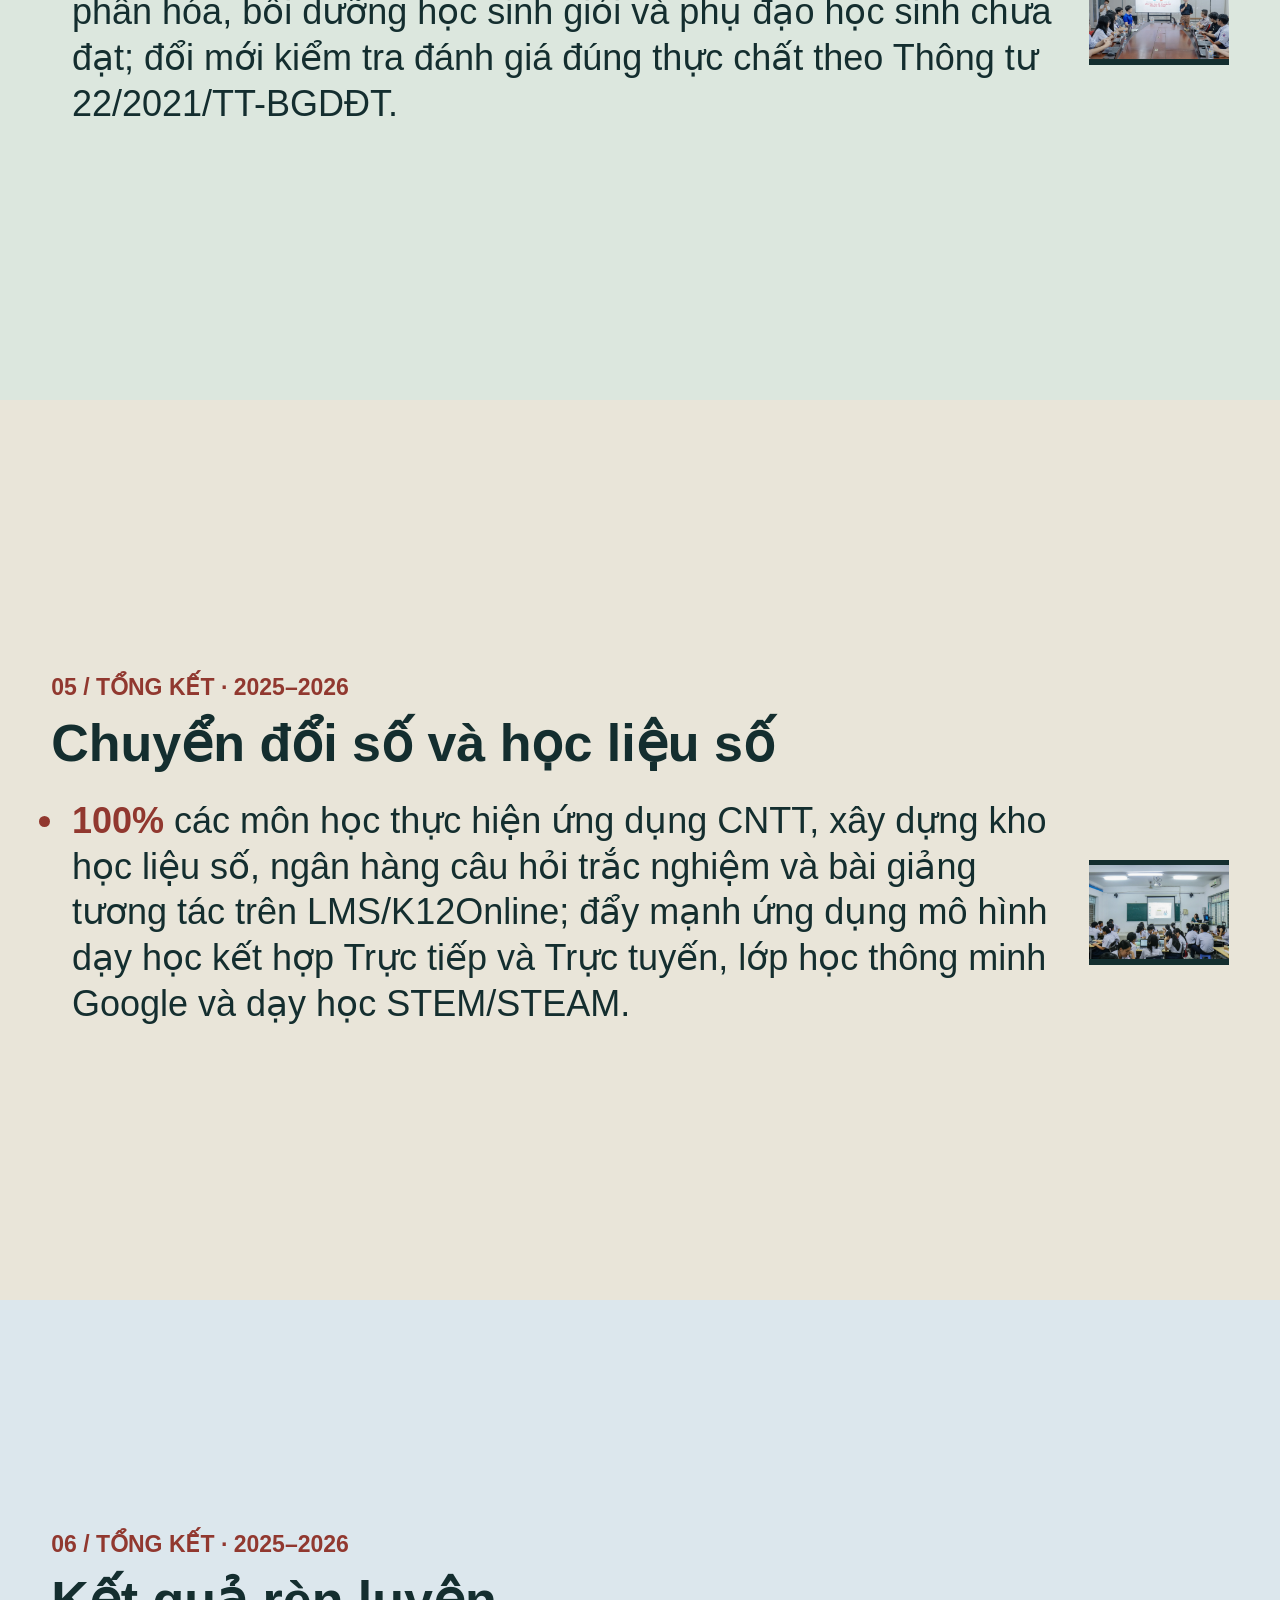
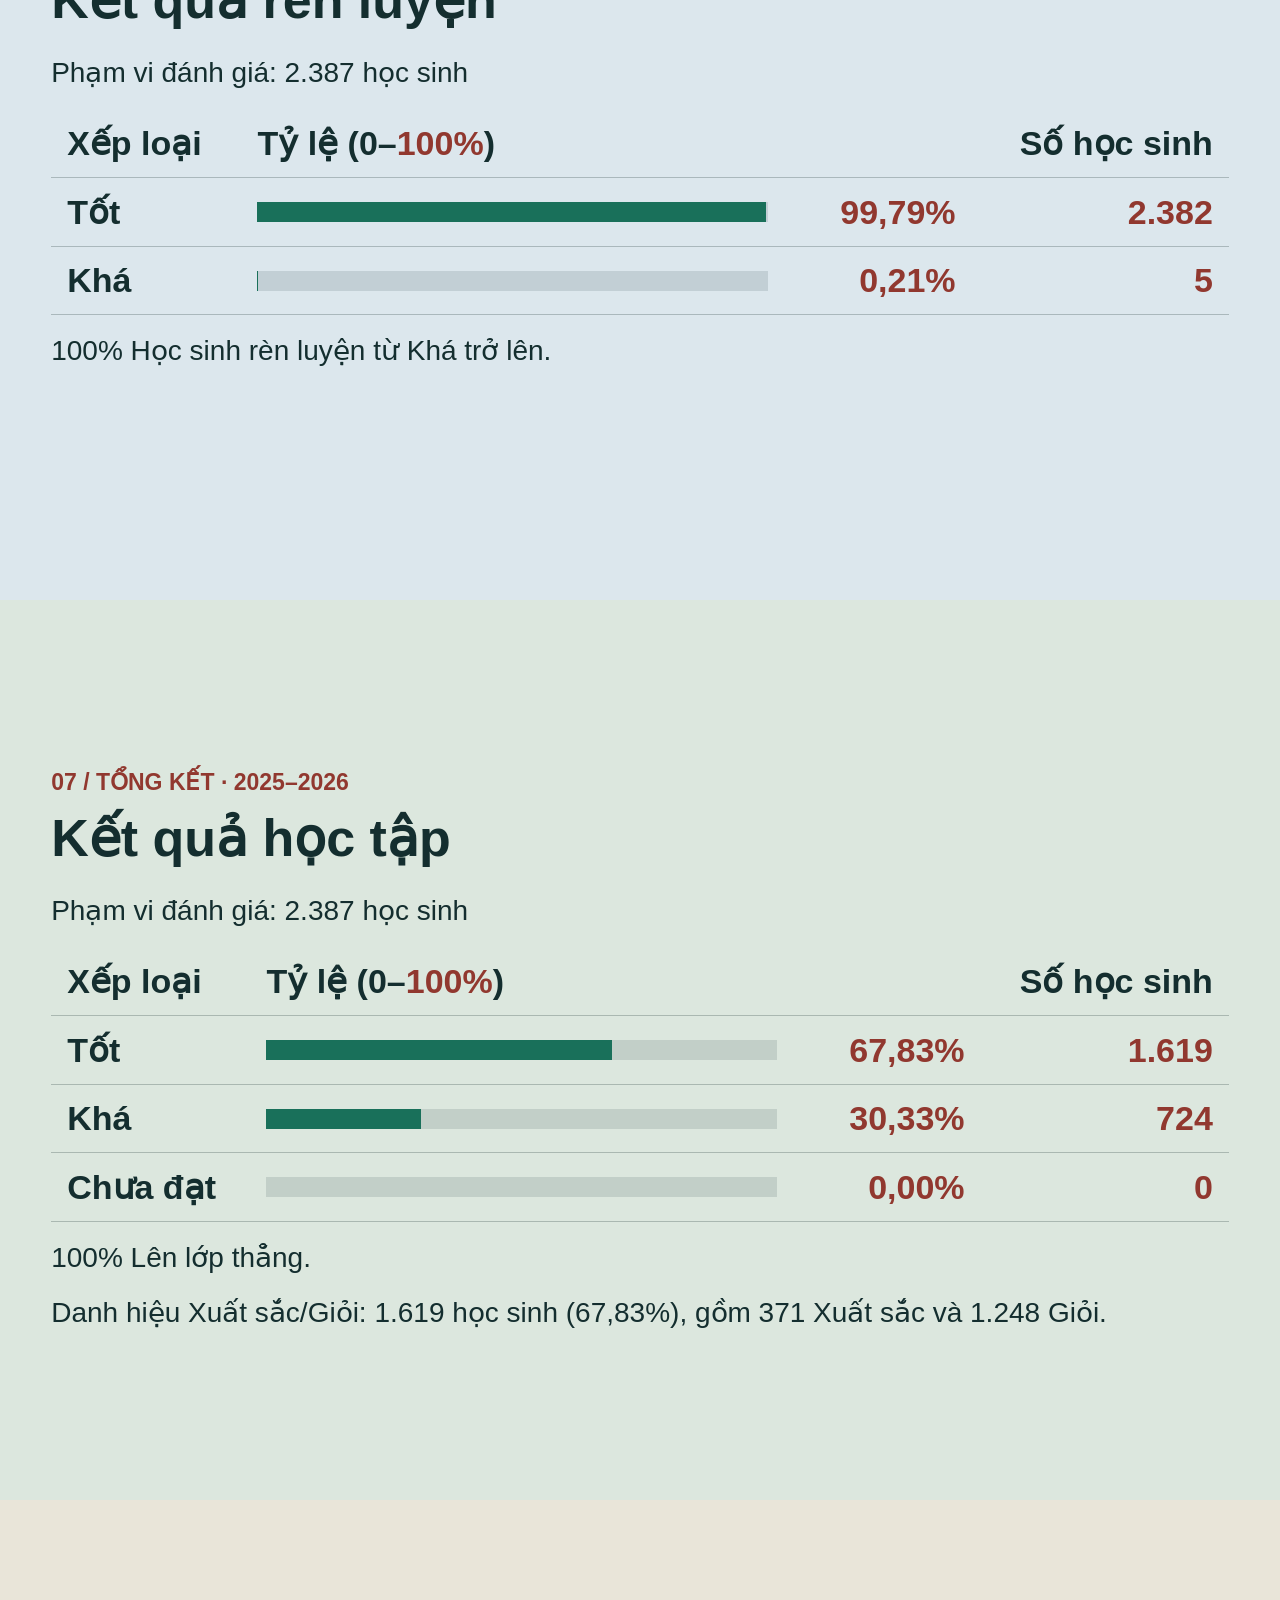
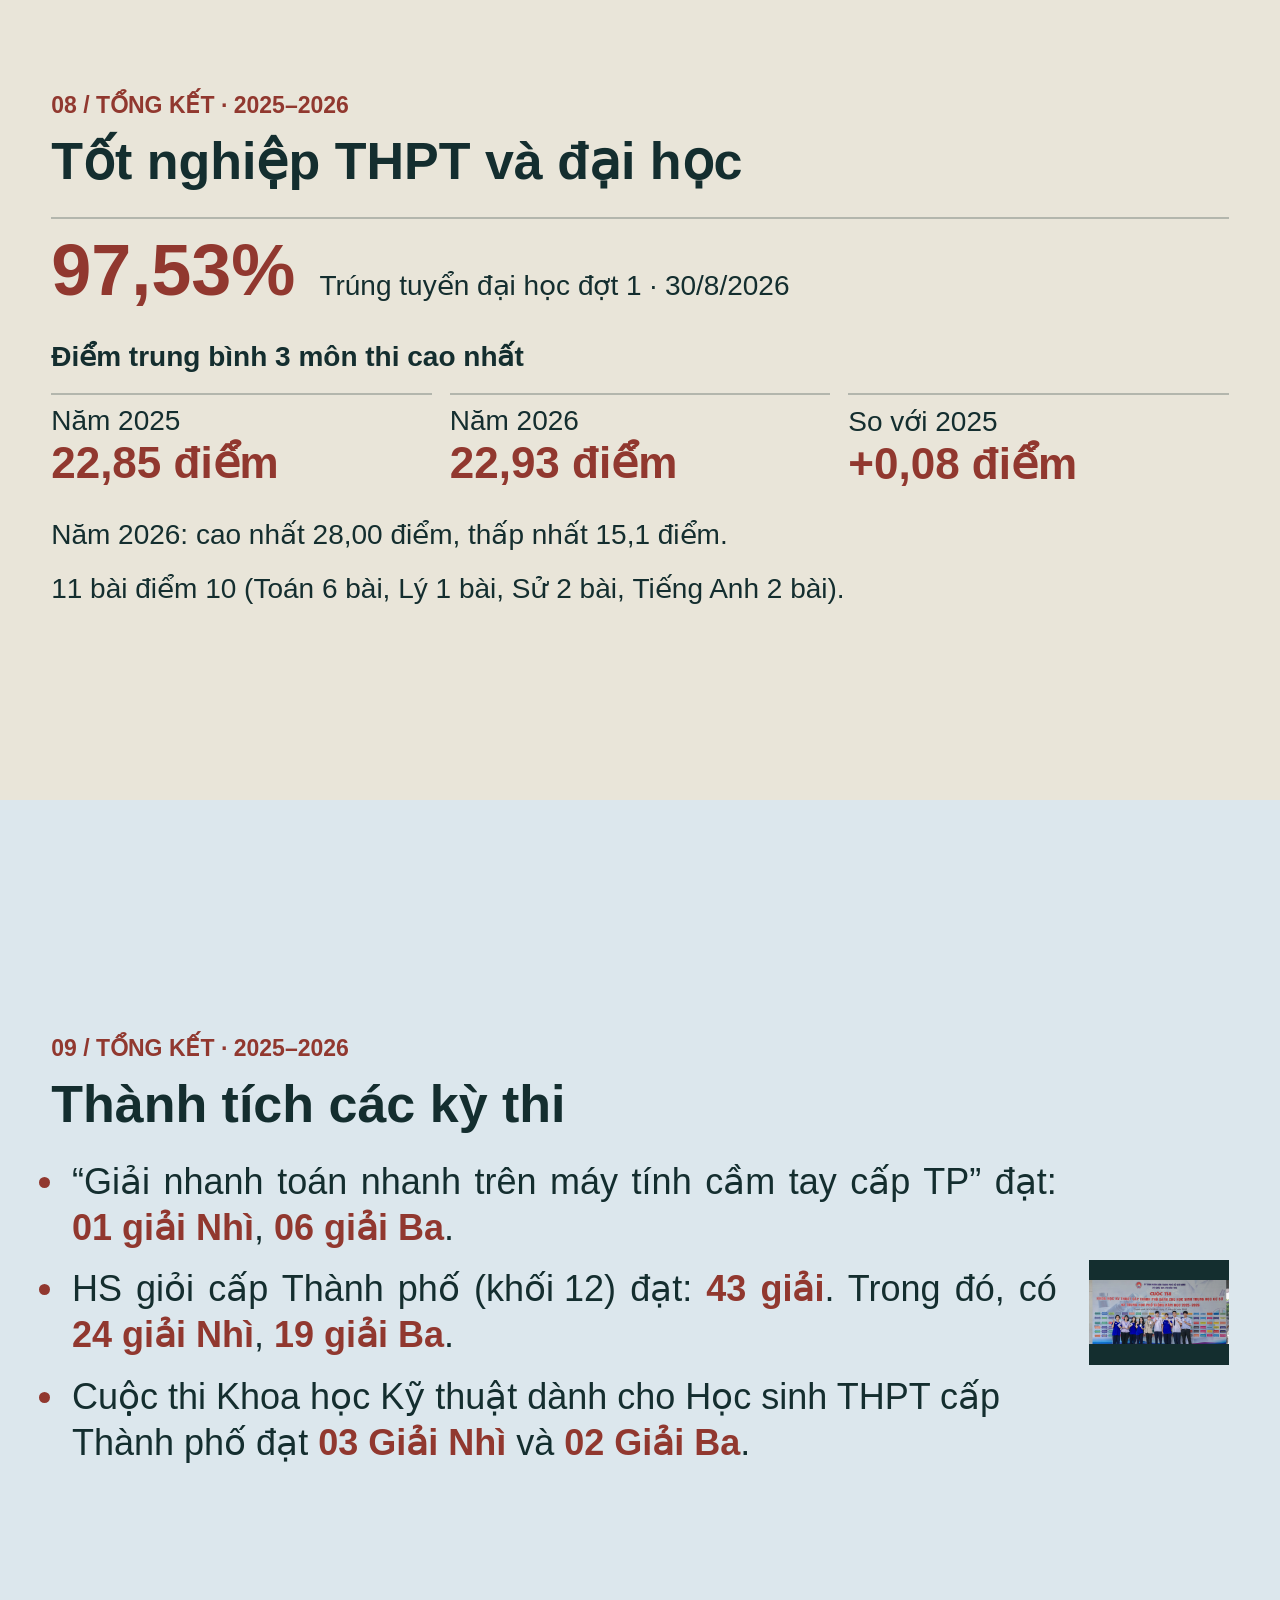
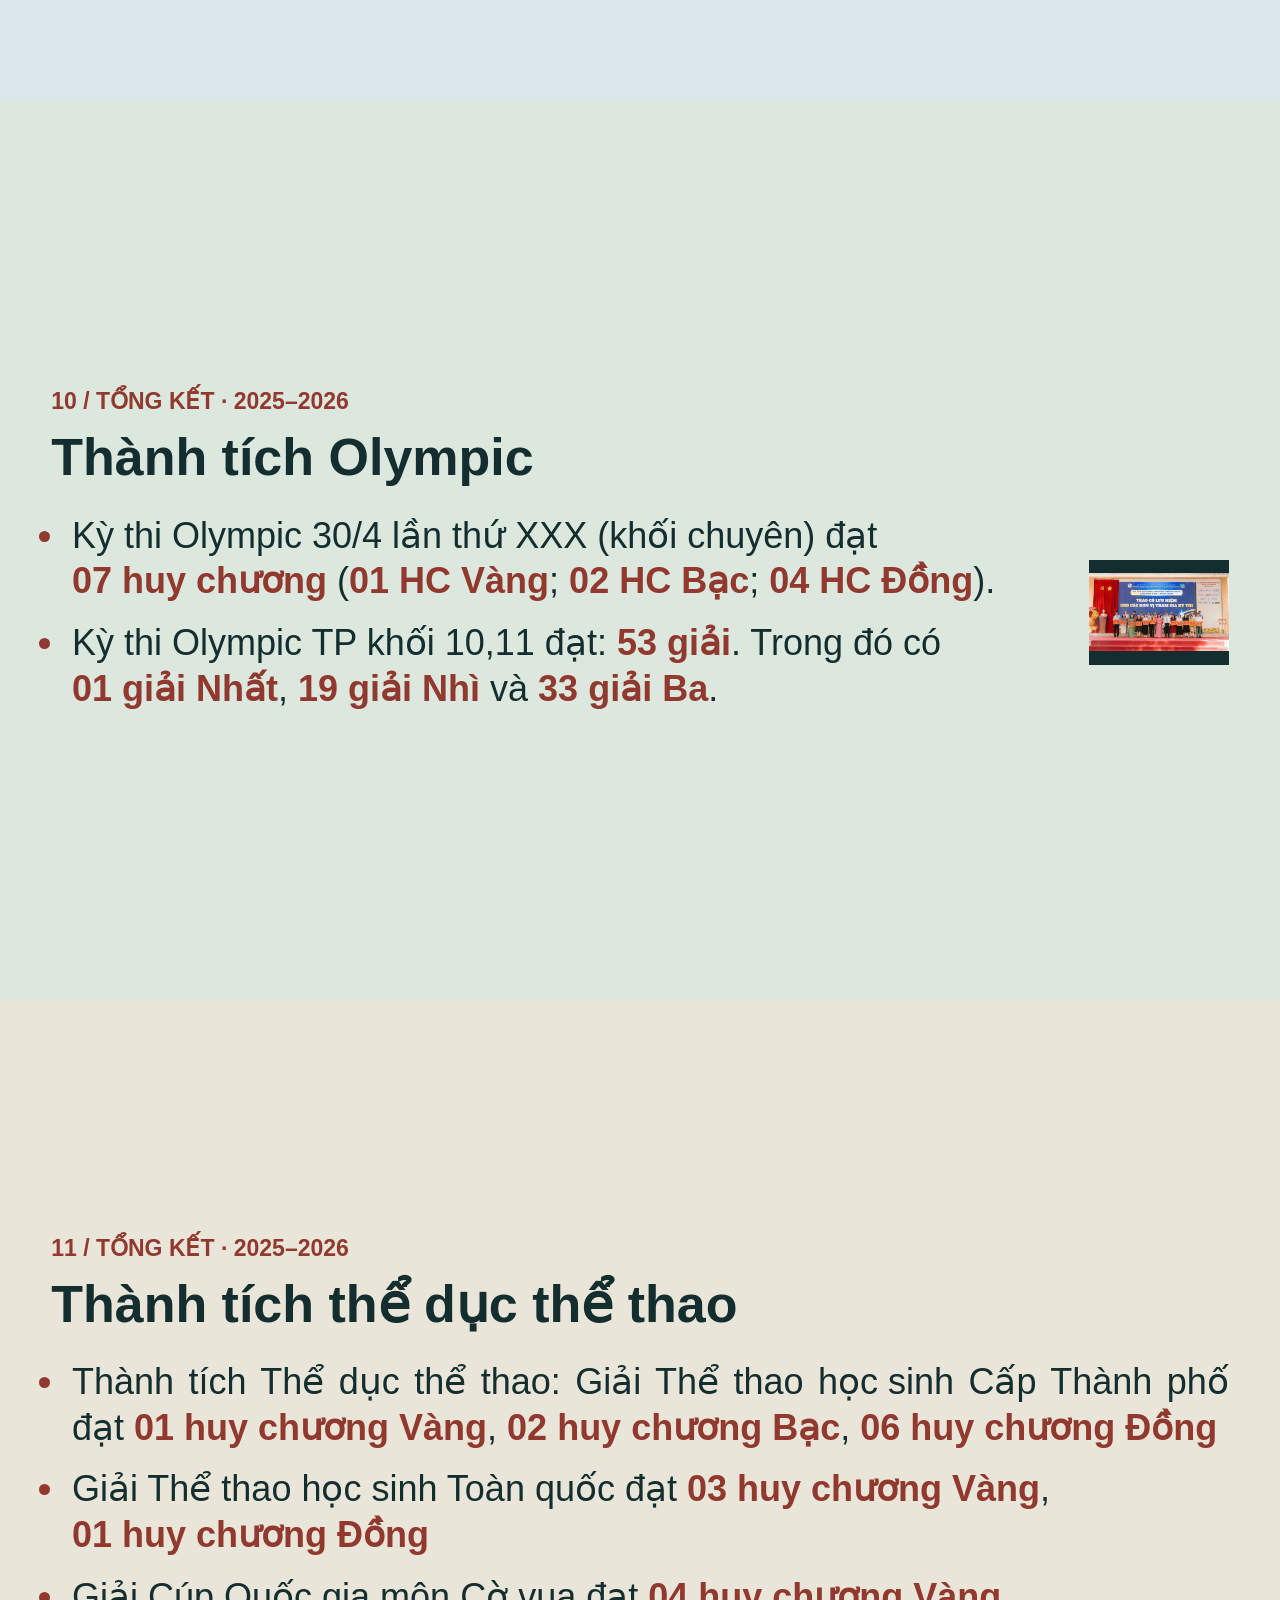
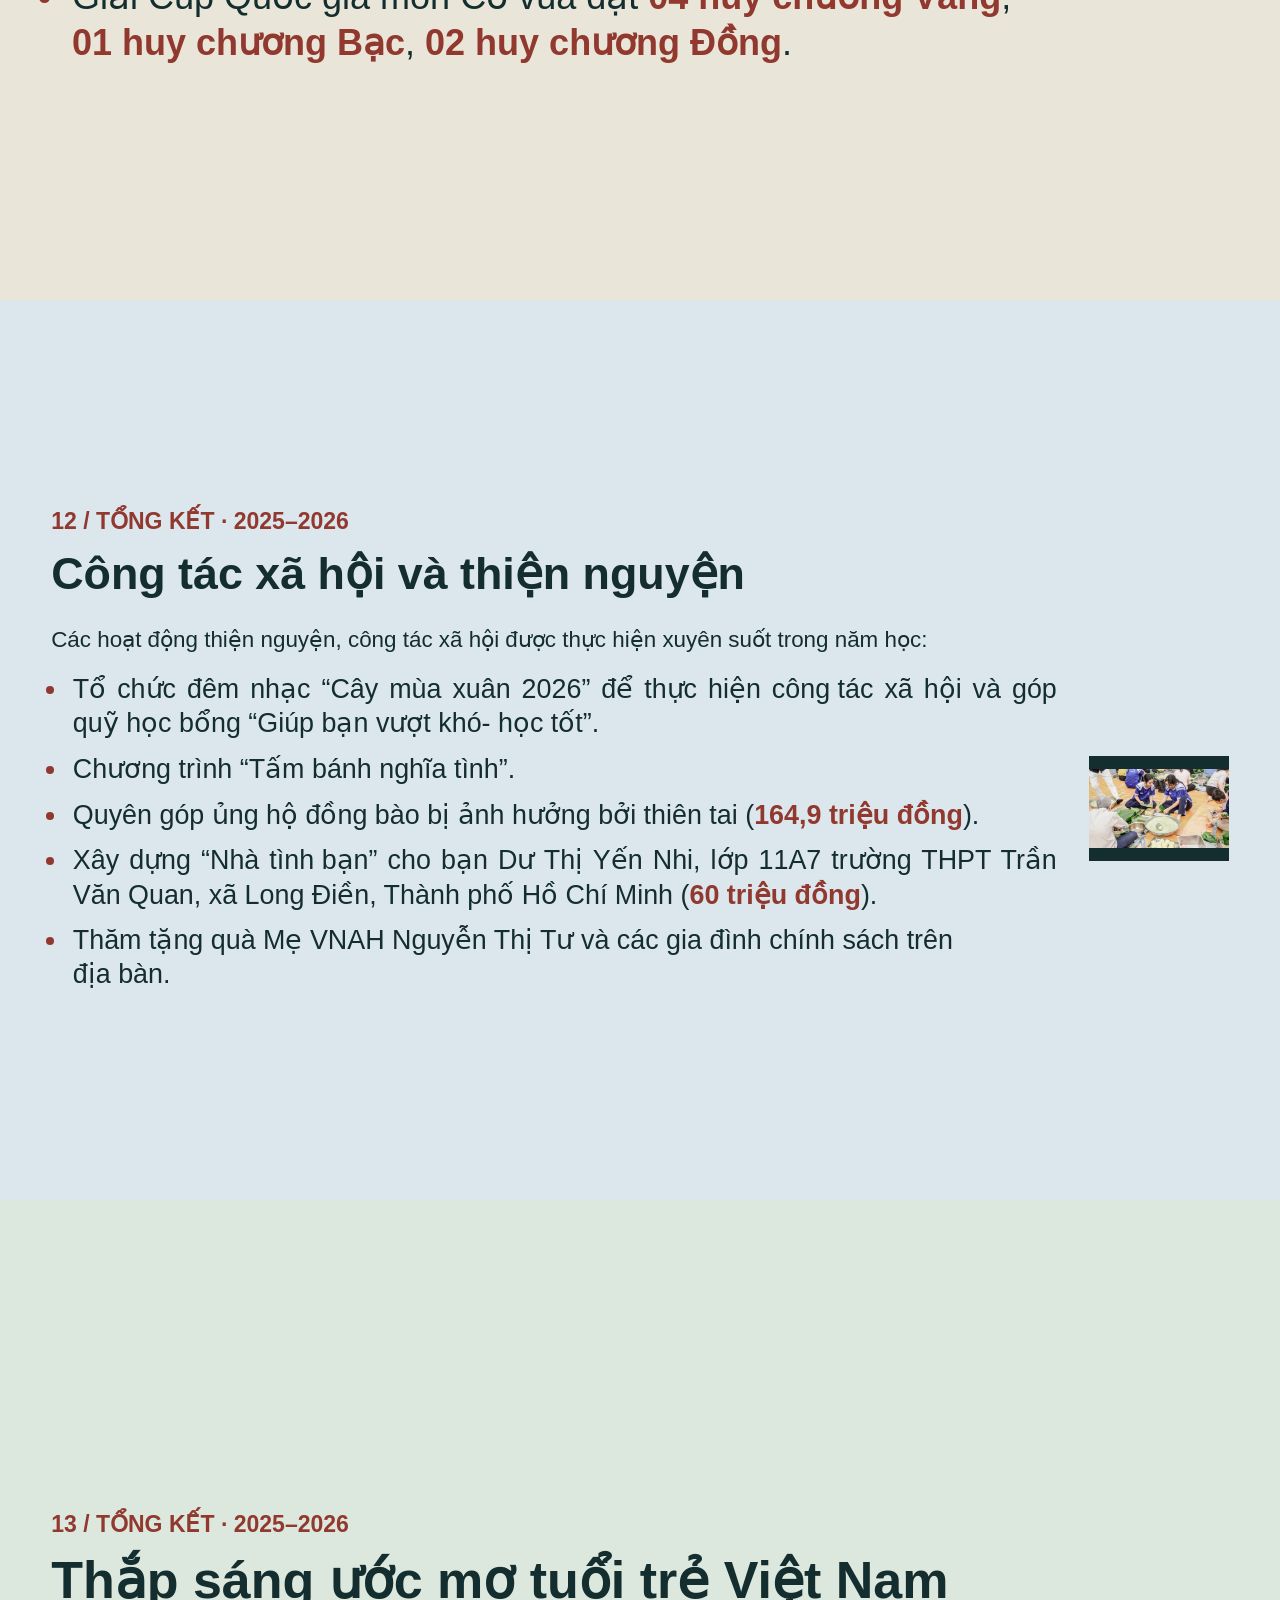
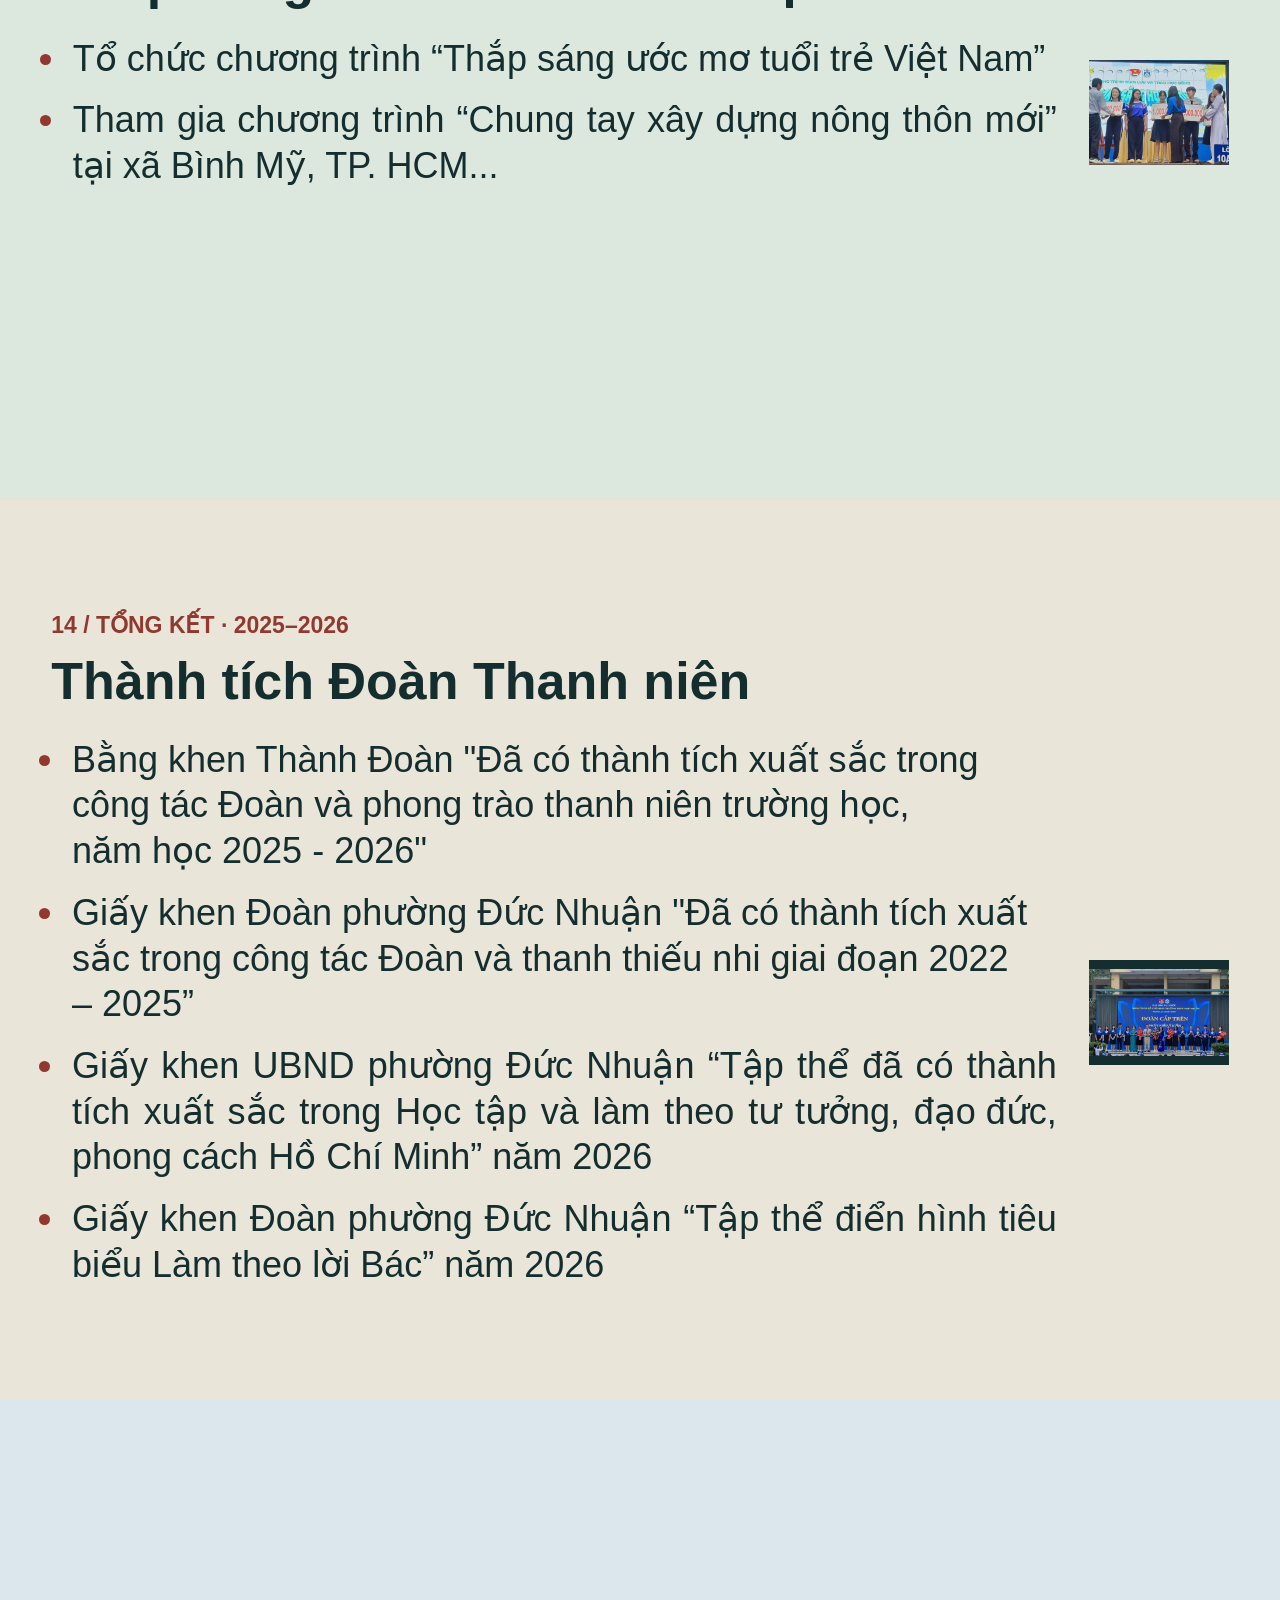
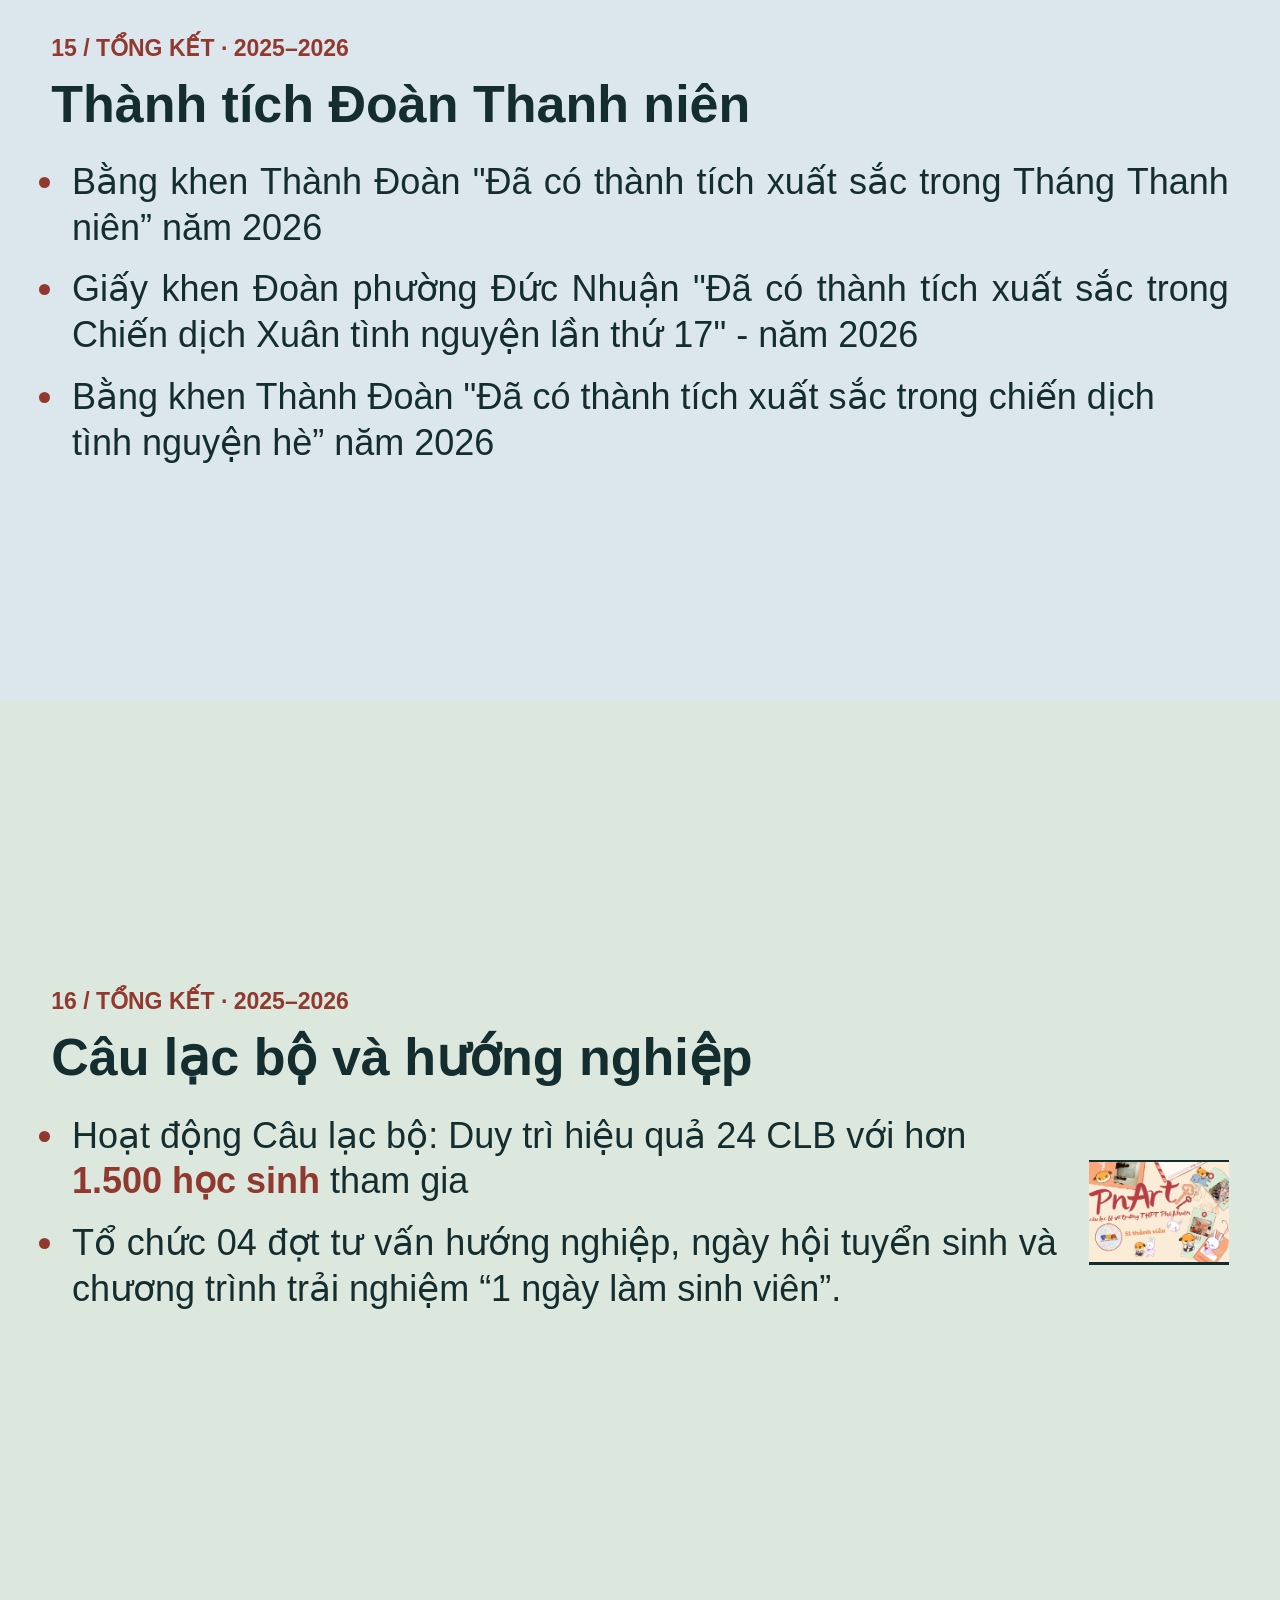
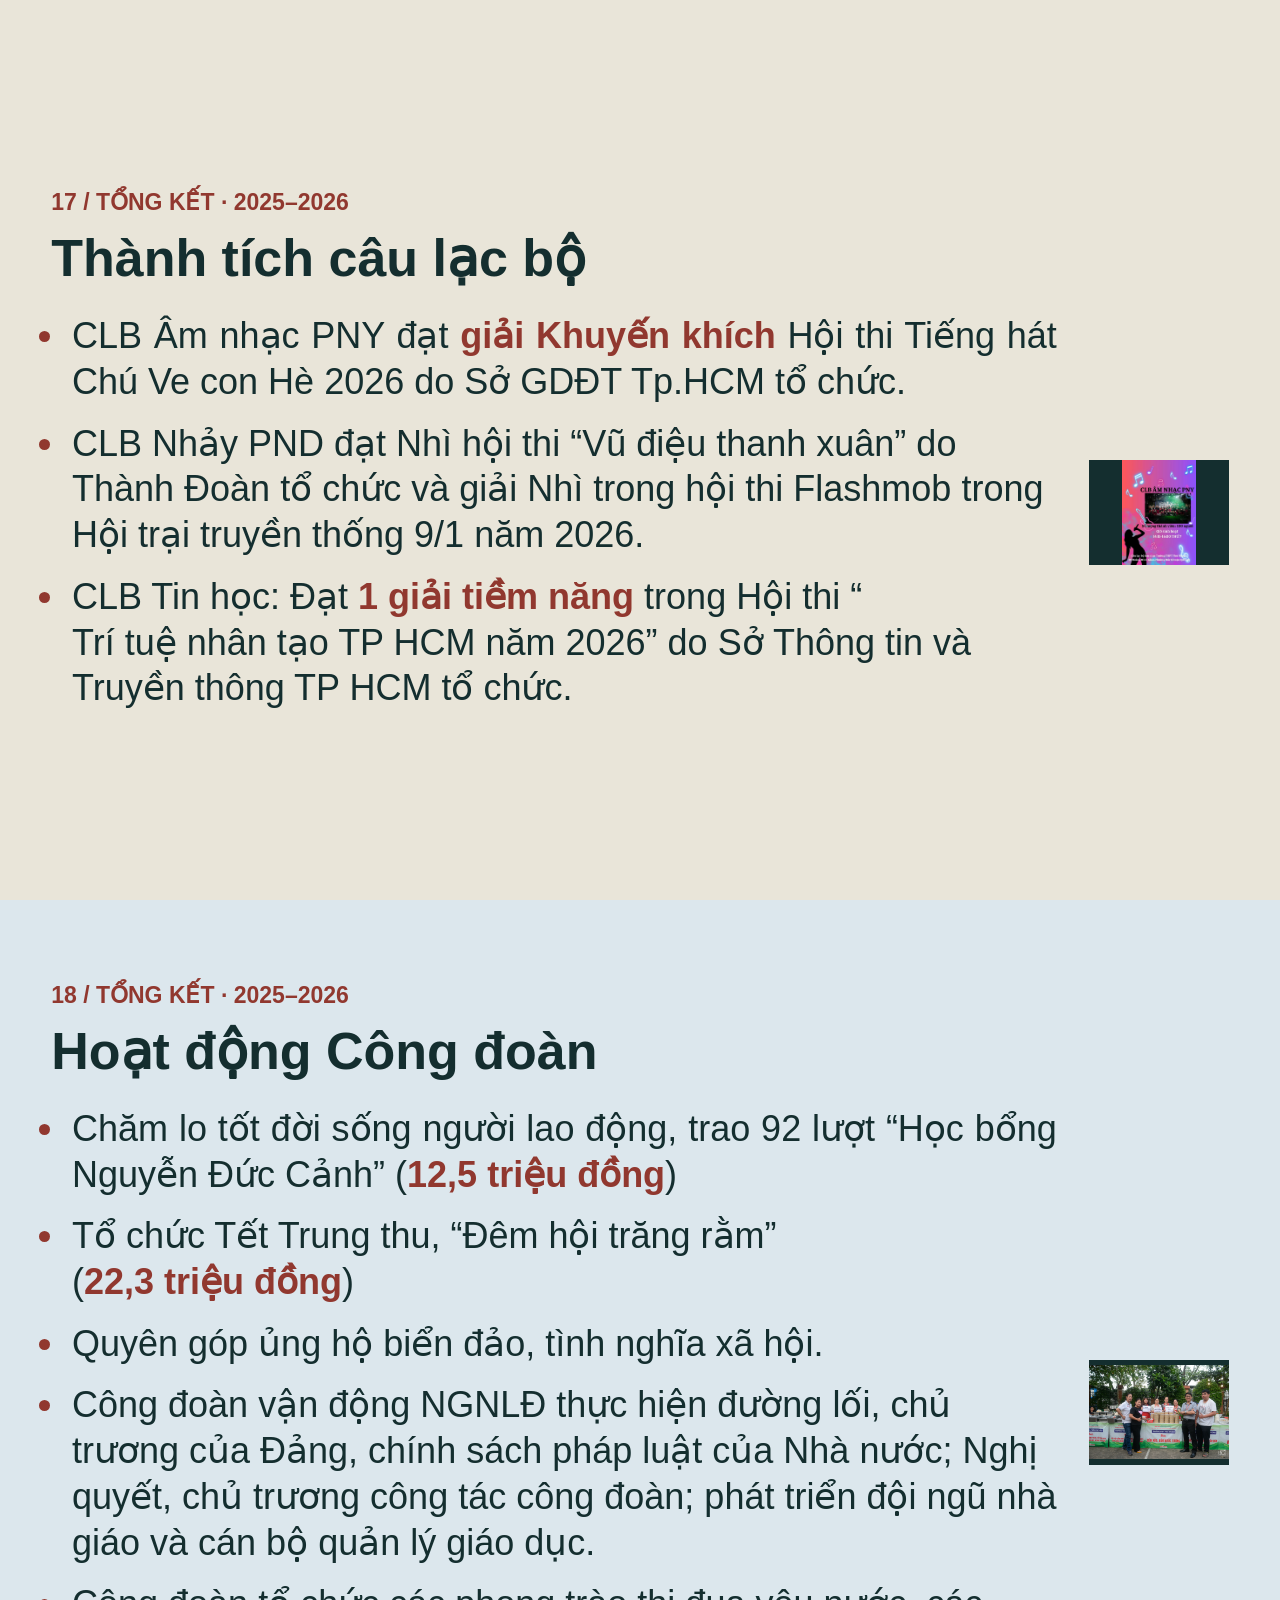
==== commit a2f4d75a: "Remove visual highlighting from slide 20 content" ====
--- a/index.html
+++ b/index.html
@@ -4,7 +4,7 @@
 <meta charset="utf-8">
 <meta name="viewport" content="width=device-width, initial-scale=1">
 <title>Hội nghị CCVC · THPT Phú Nhuận</title>
-<link rel="stylesheet" href="style.css?v=20261127-6">
+<link rel="stylesheet" href="style.css?v=20261127-7">
 <script src="data.js?v=20261127-6" defer></script>
 <script src="narration.js?v=20261127-4" defer></script>
 <script src="photo-stage.js?v=20261127-4" defer></script>
--- a/style.css
+++ b/style.css
@@ -87,6 +87,7 @@
 .emphasis { color: var(--accent); font-weight: 750; background: transparent; border-radius: 0; padding: 0; white-space: nowrap; }
 .chapter .emphasis, .cover .emphasis, .closing .emphasis { color: #ffd17b; }
 .entered .emphasis { animation: emphasize 950ms ease-out both; }
+#slide-20 .emphasis { color:inherit; font-weight:inherit; animation:none; }
 @keyframes emphasize { from { background-color: #efbd5380; } to { background-color: transparent; } }
 .entered .inner { animation: enter 520ms cubic-bezier(.2,.8,.2,1) both; }
 @keyframes enter { from { opacity: .4; transform: translateY(14px); } to { opacity: 1; transform: none; } }
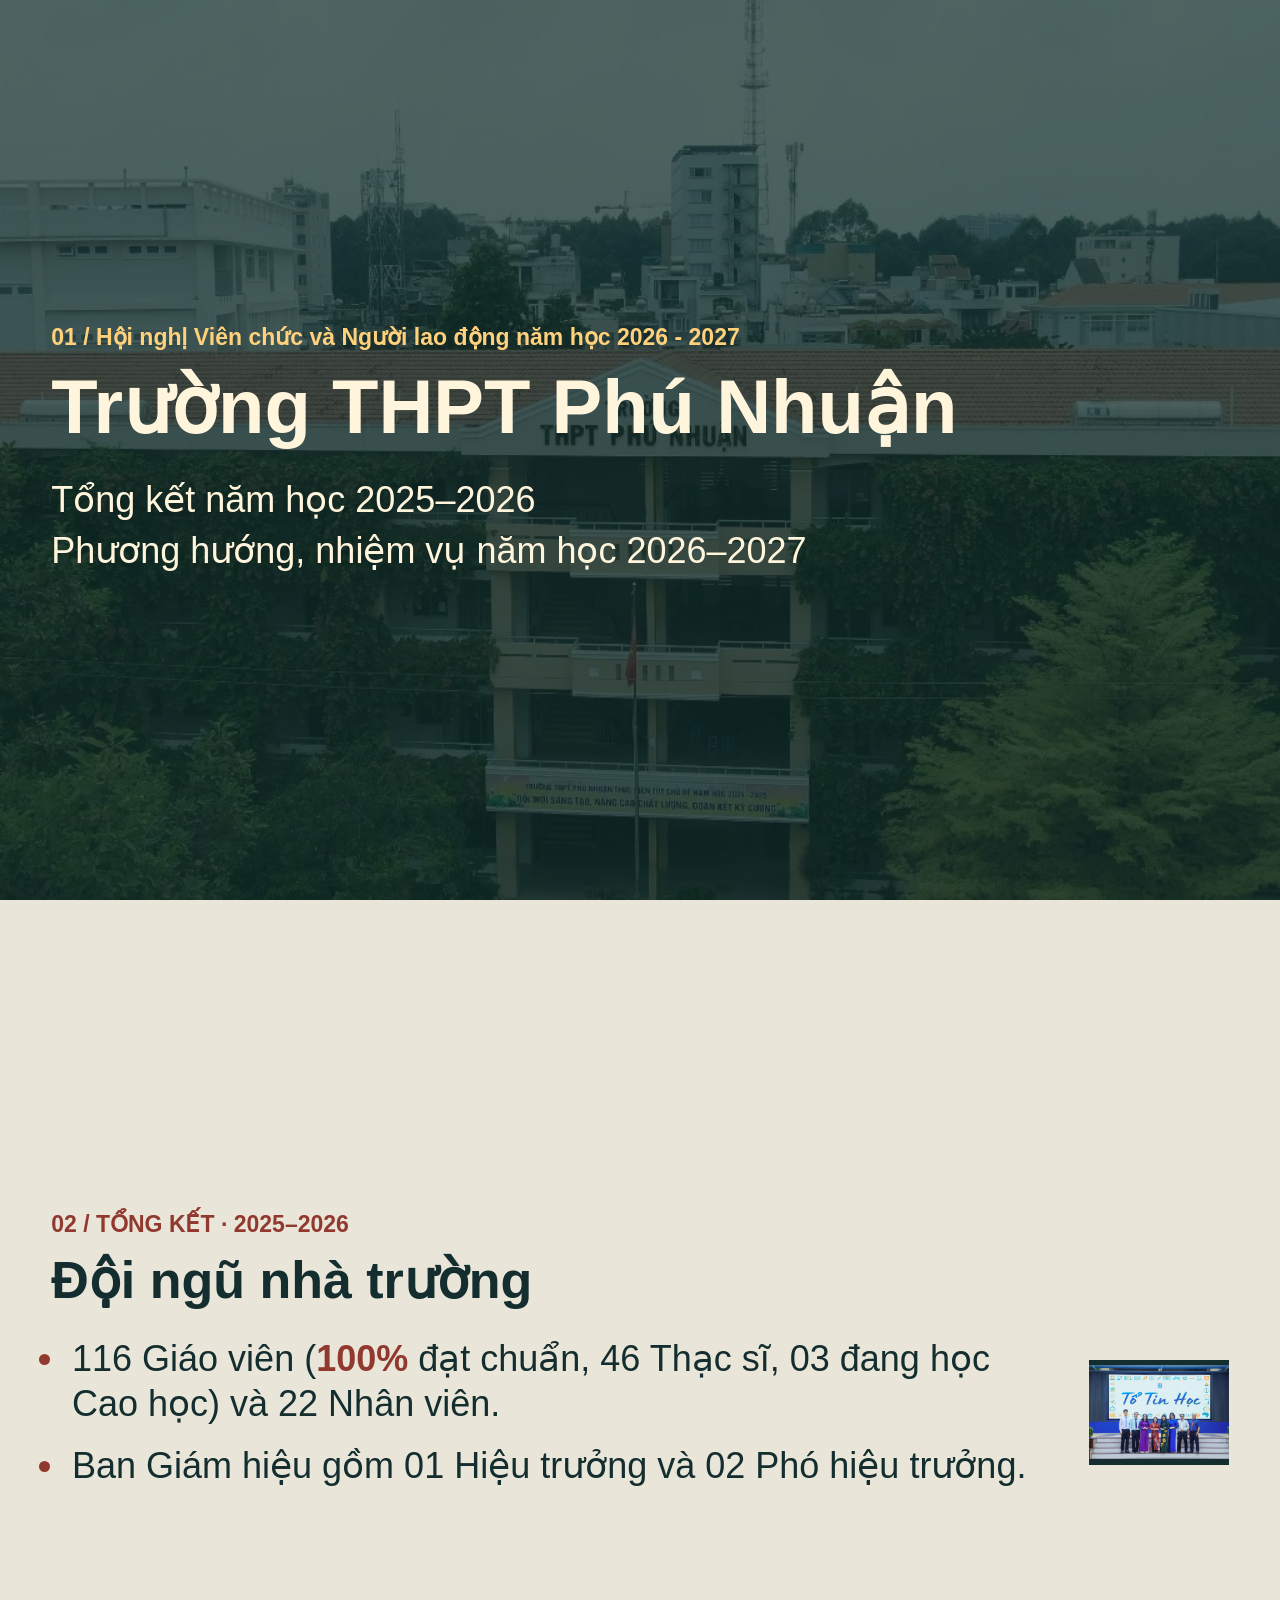
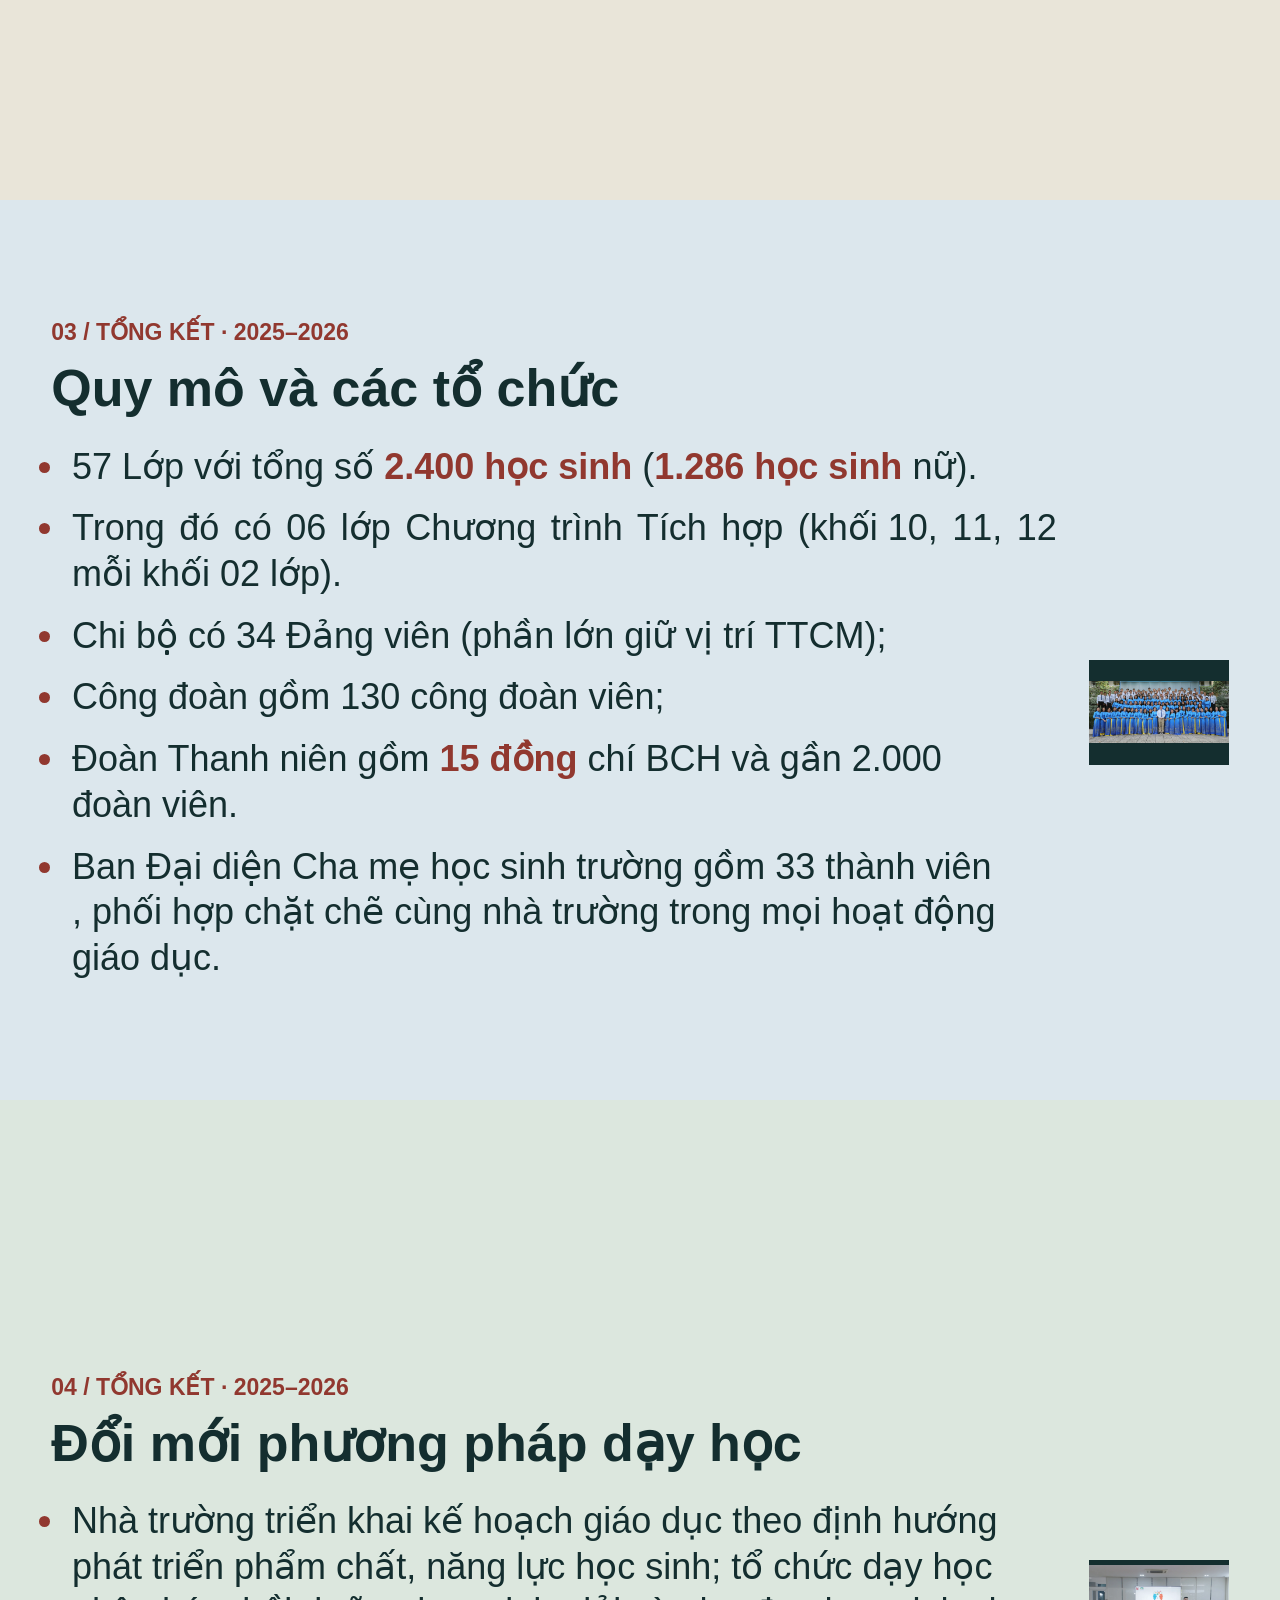
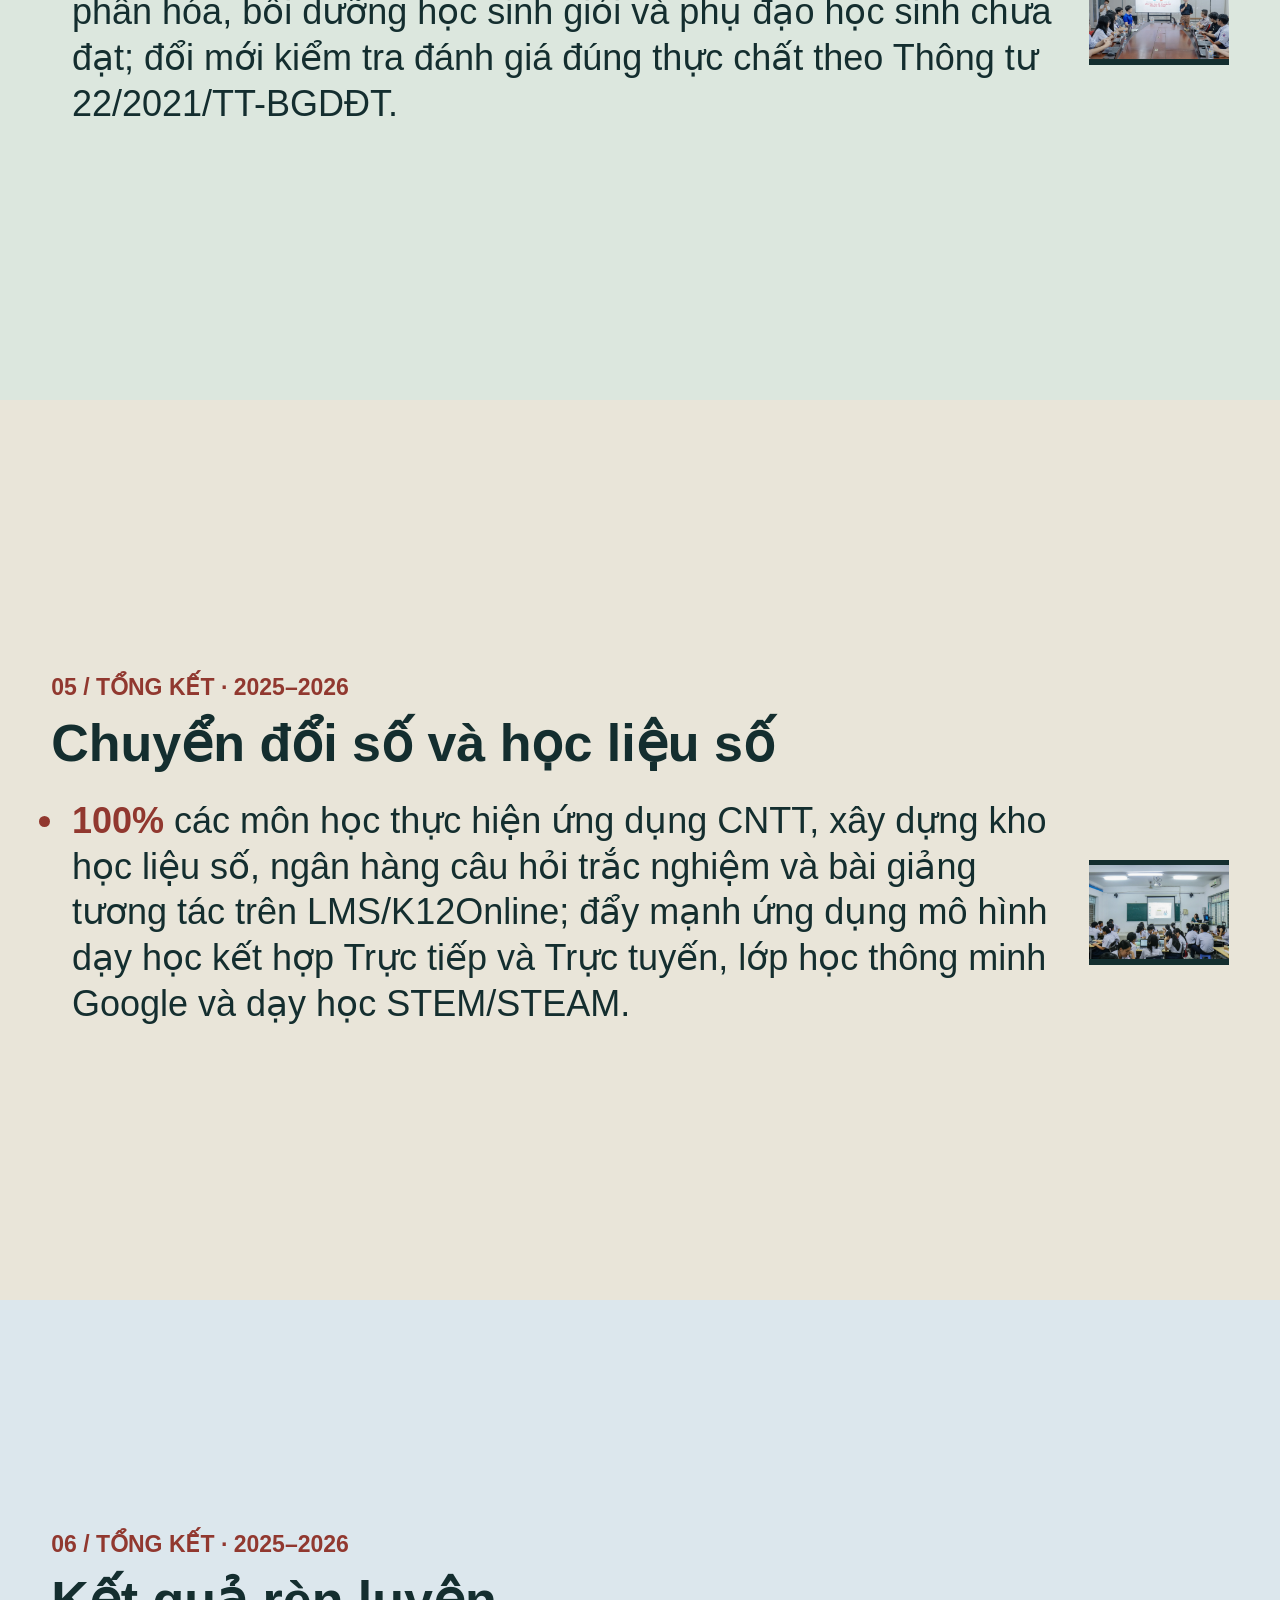
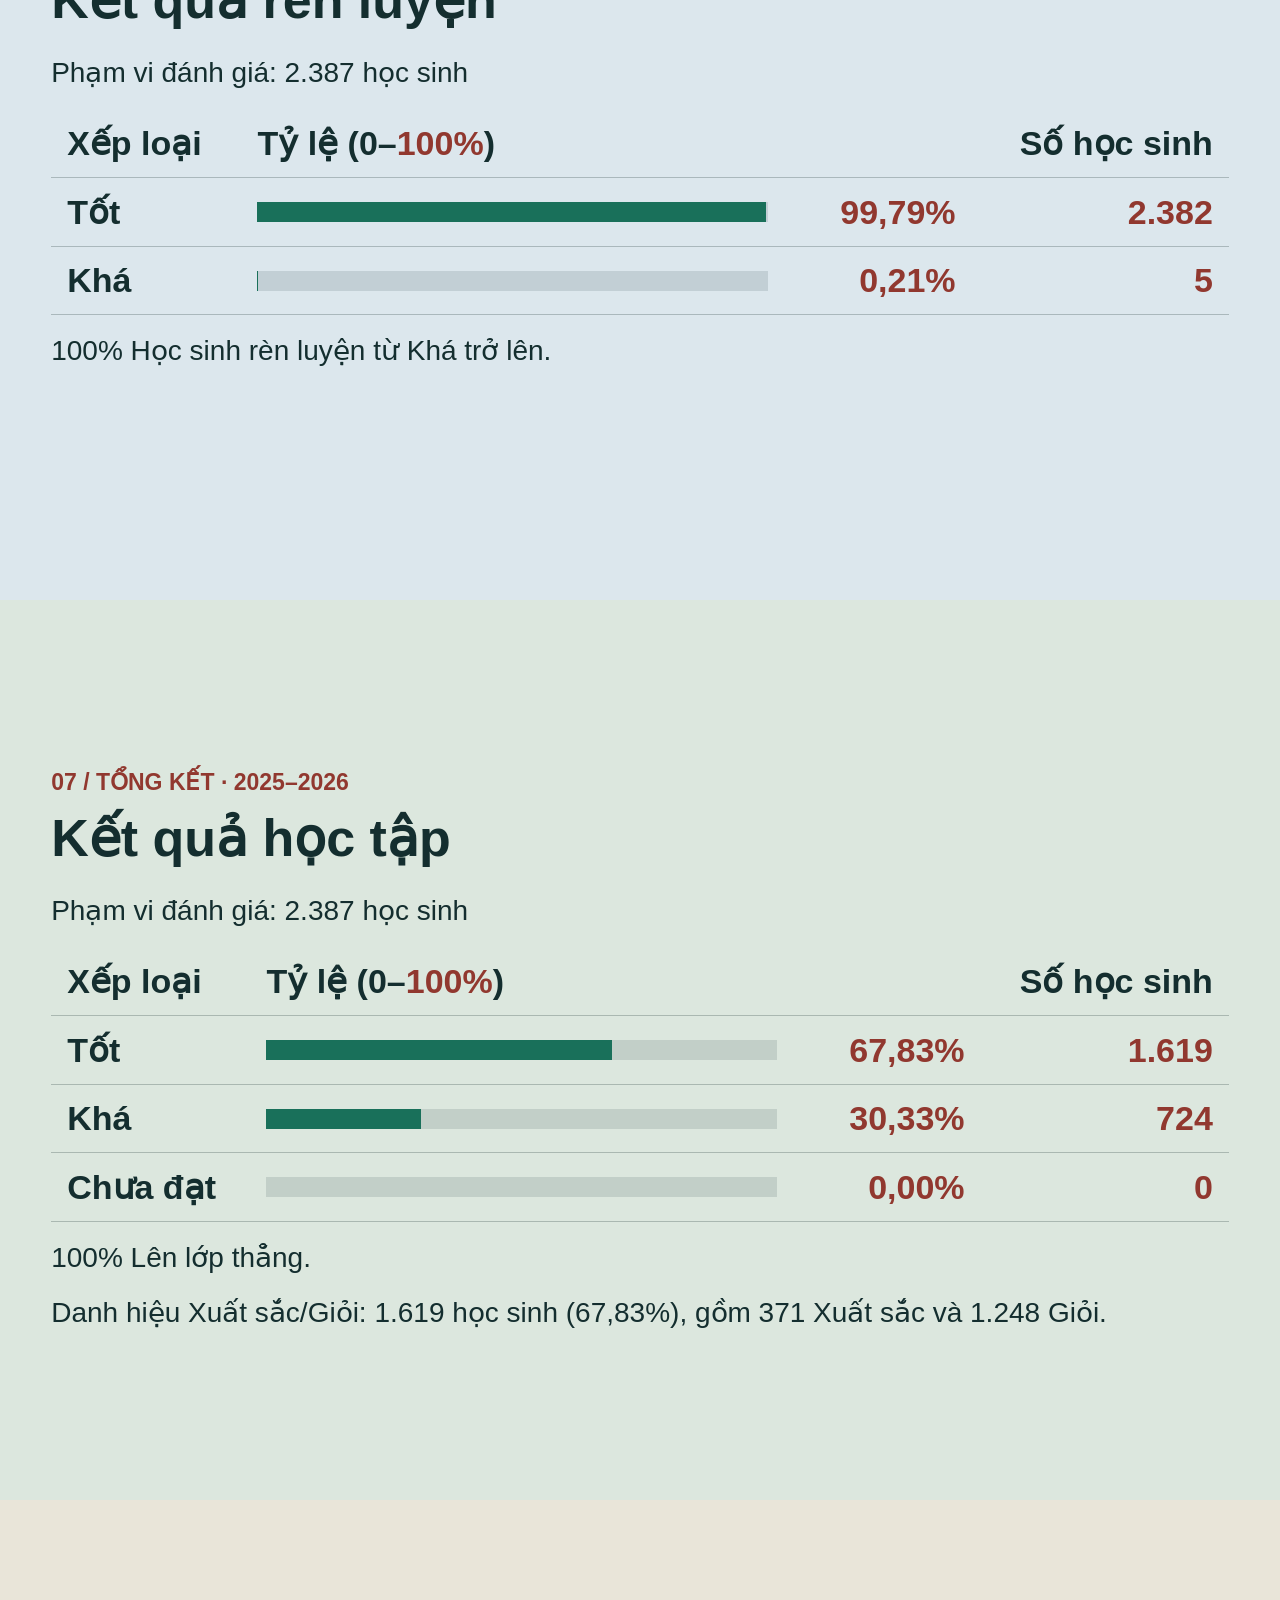
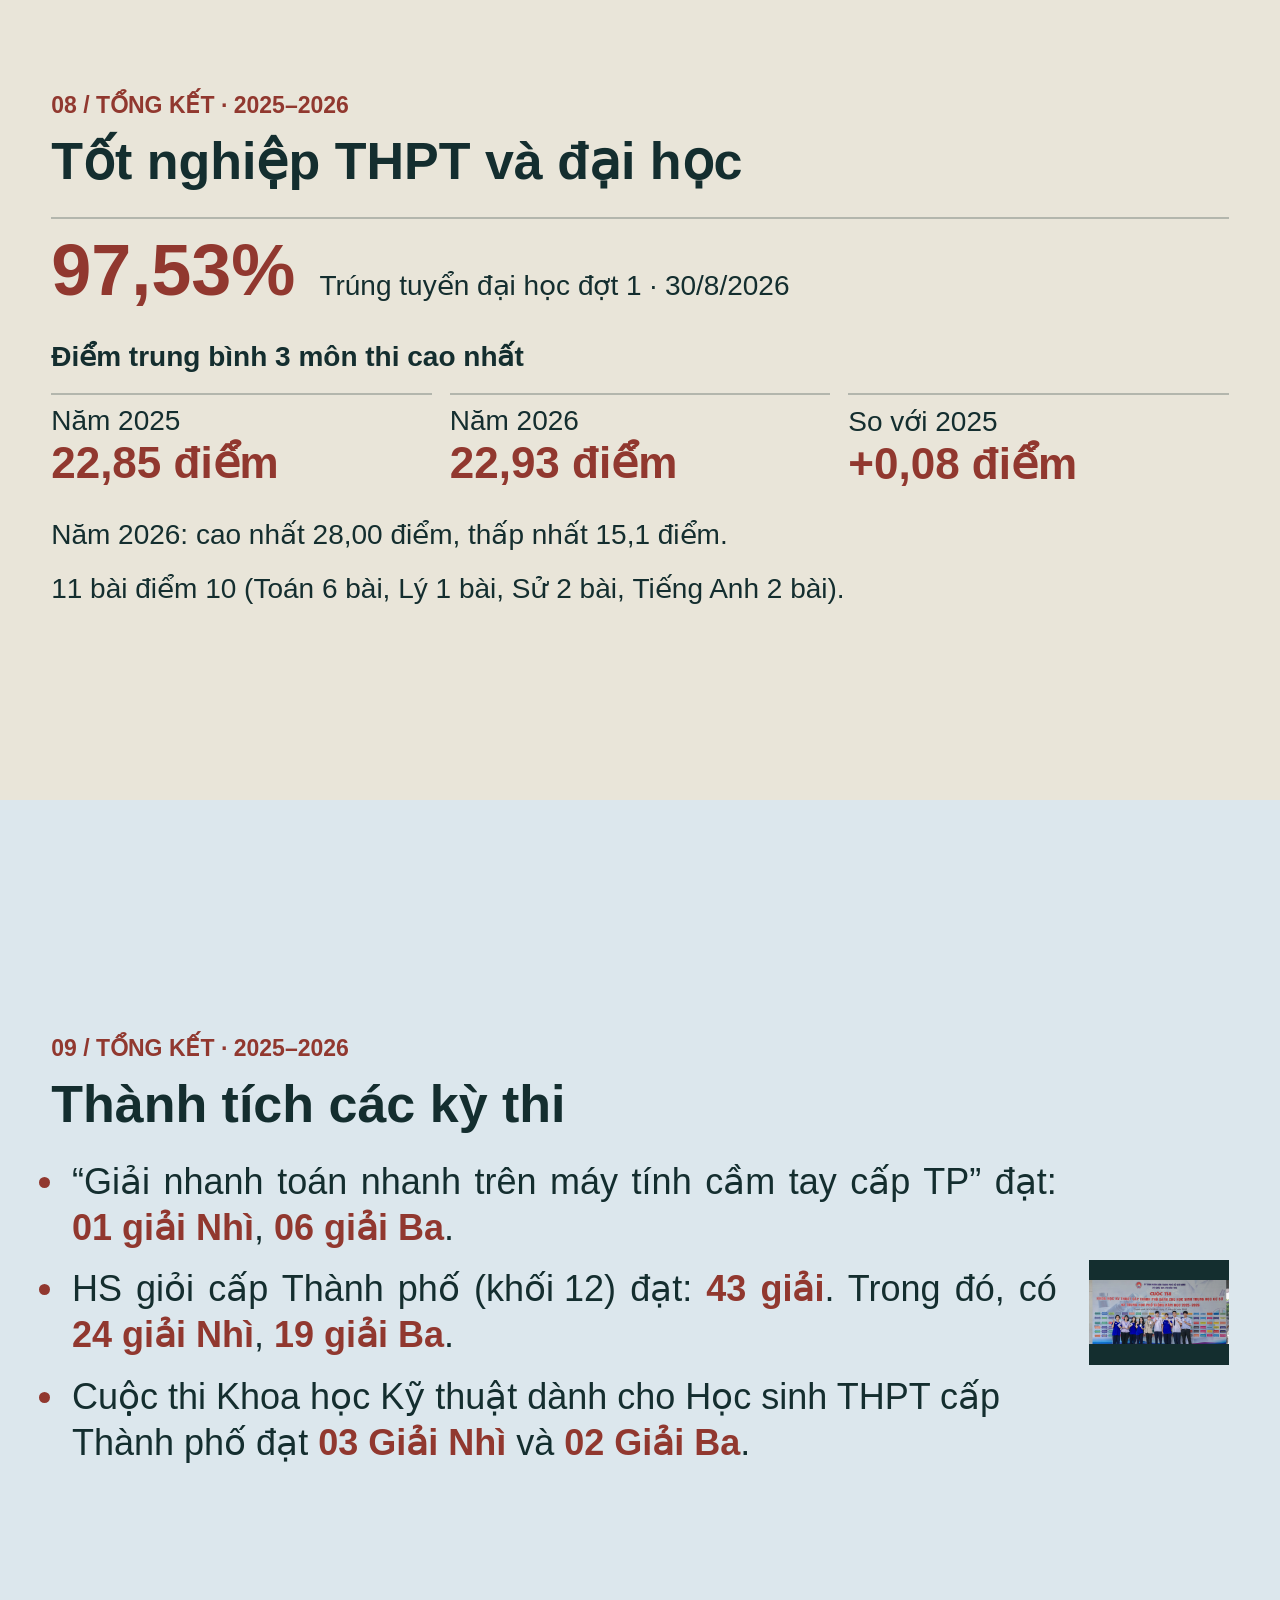
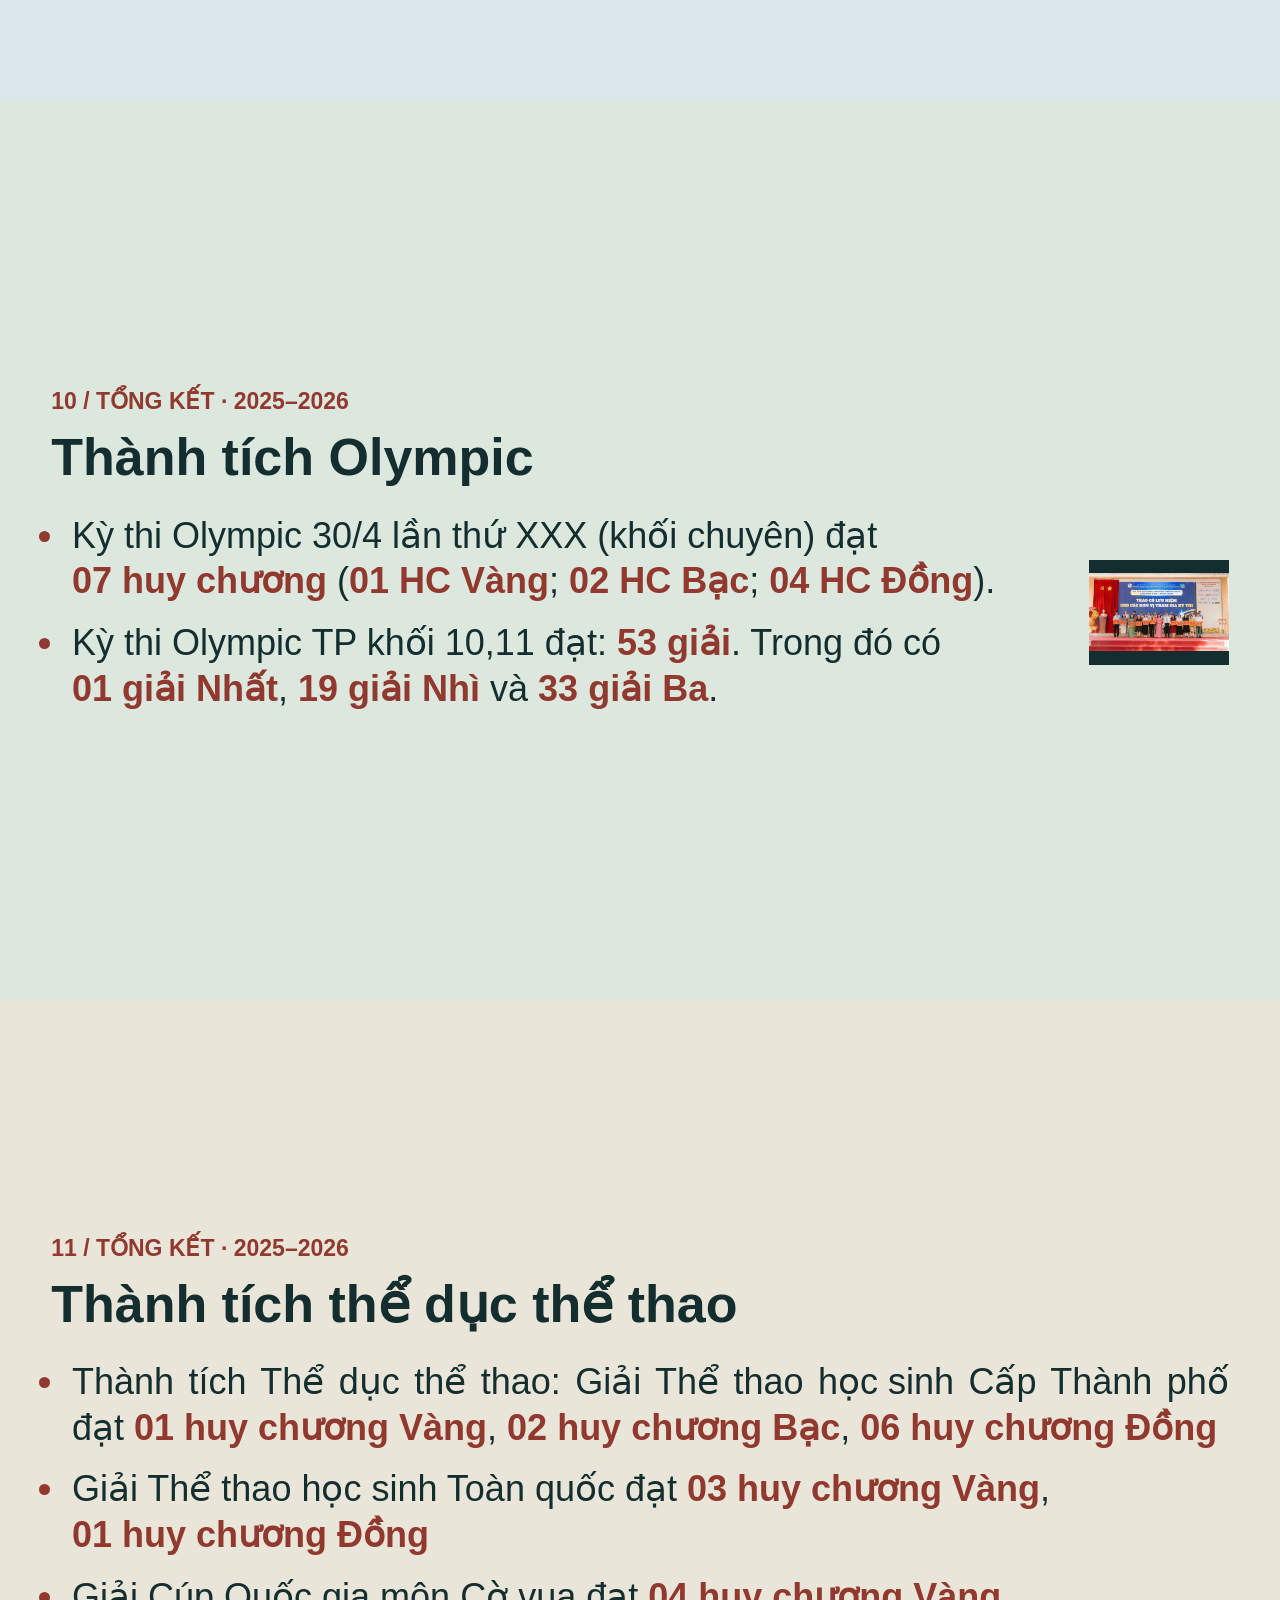
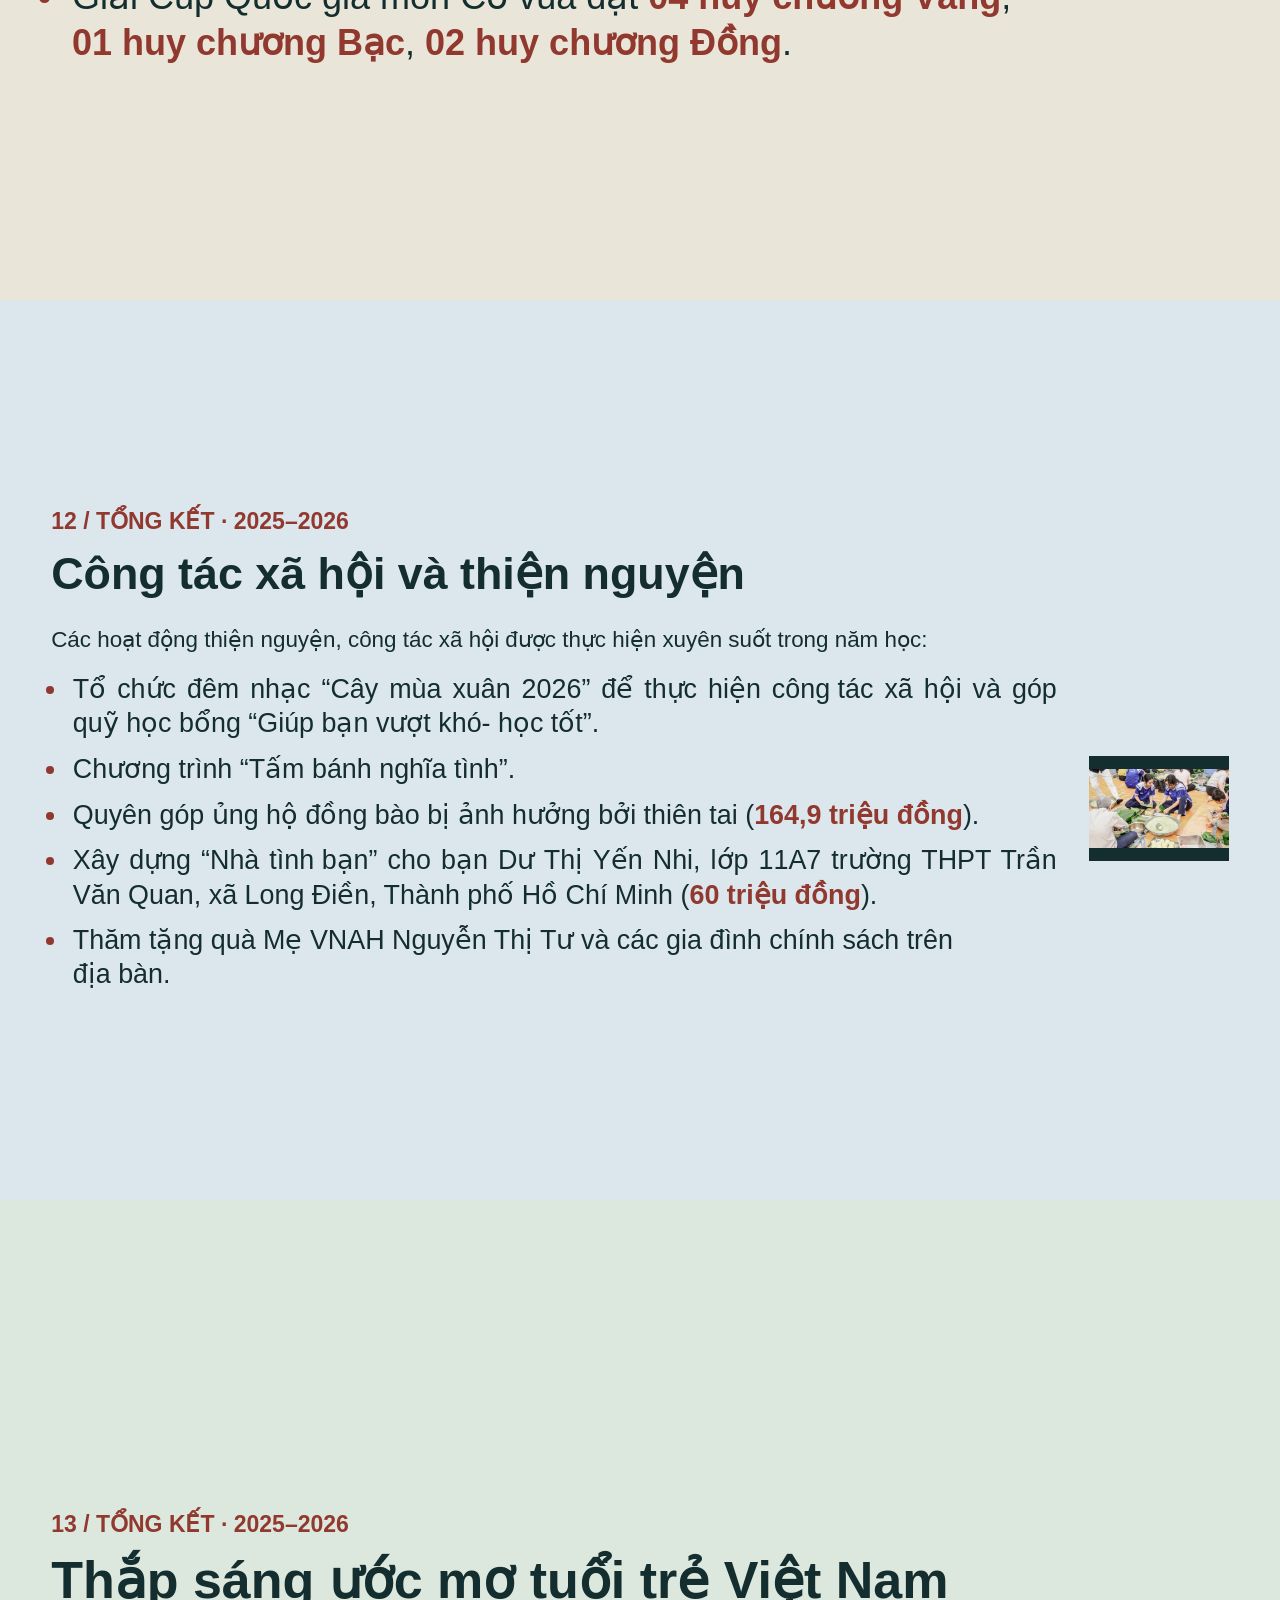
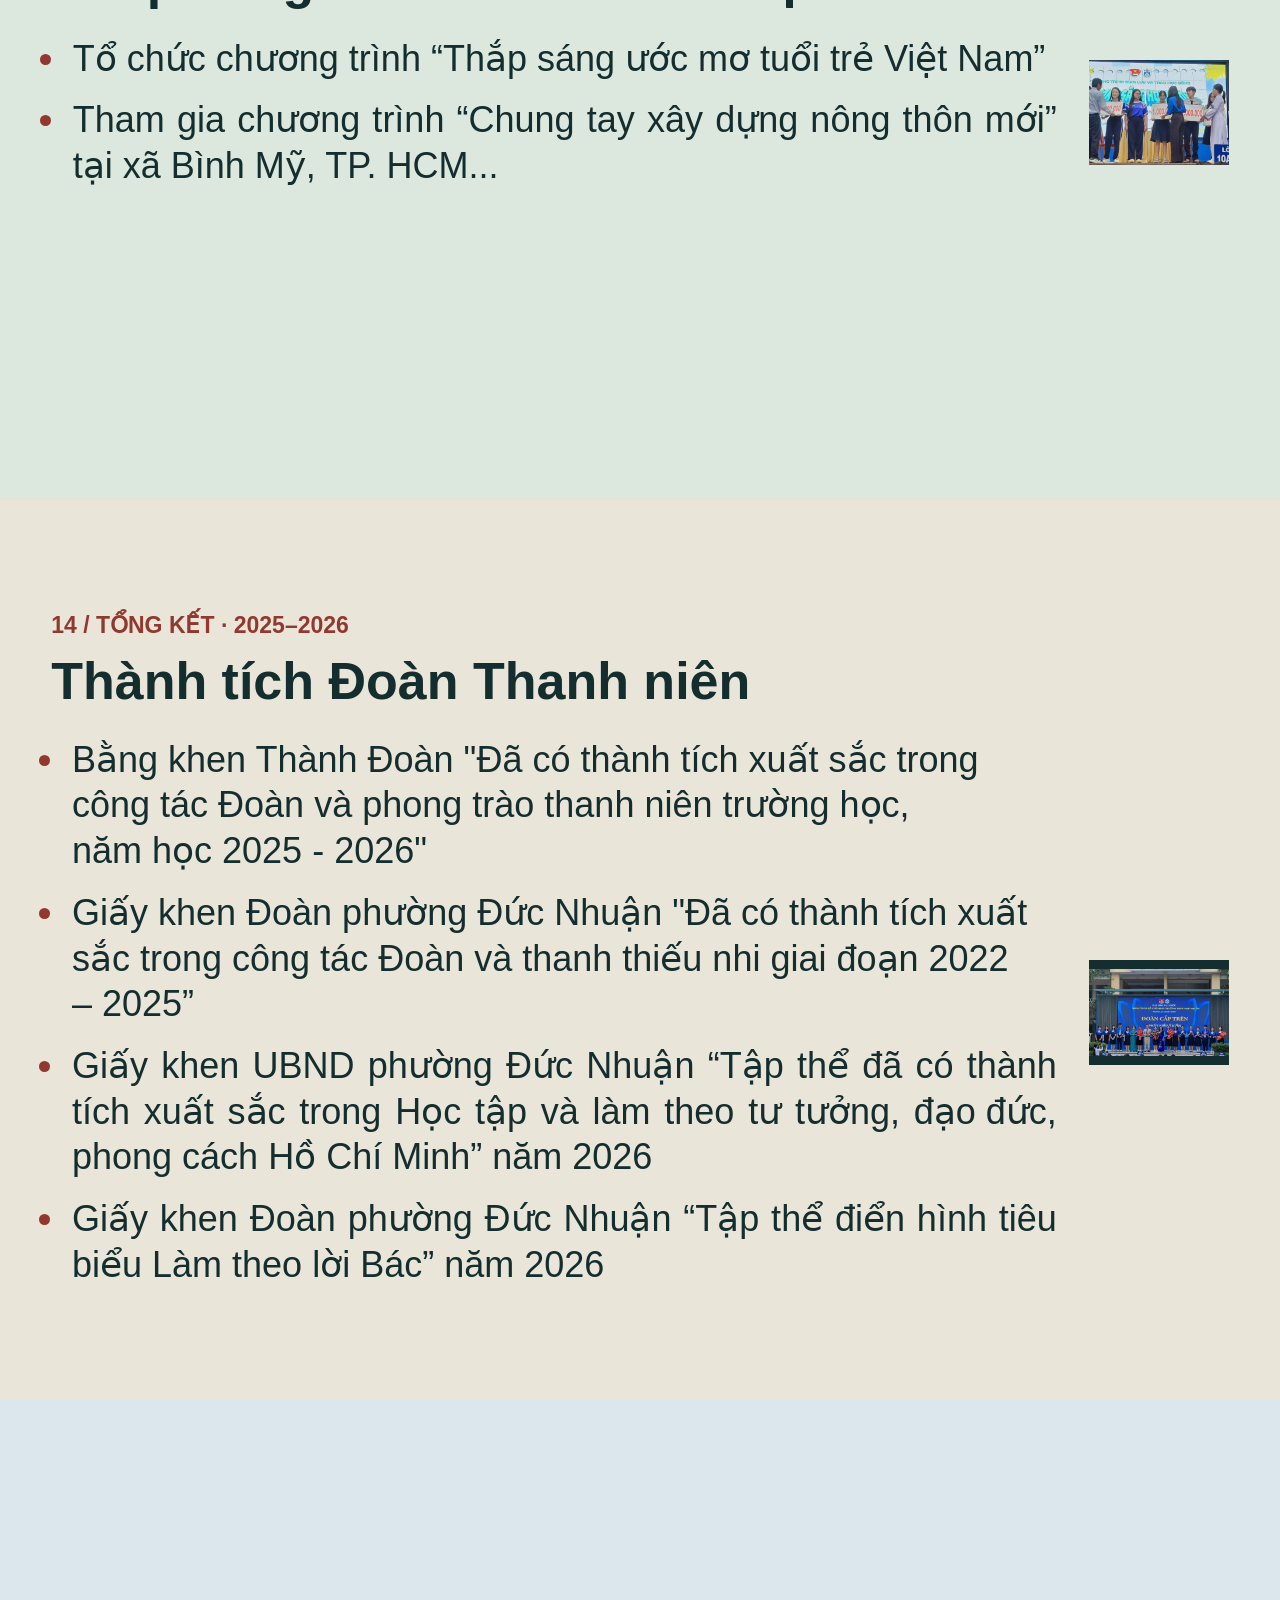
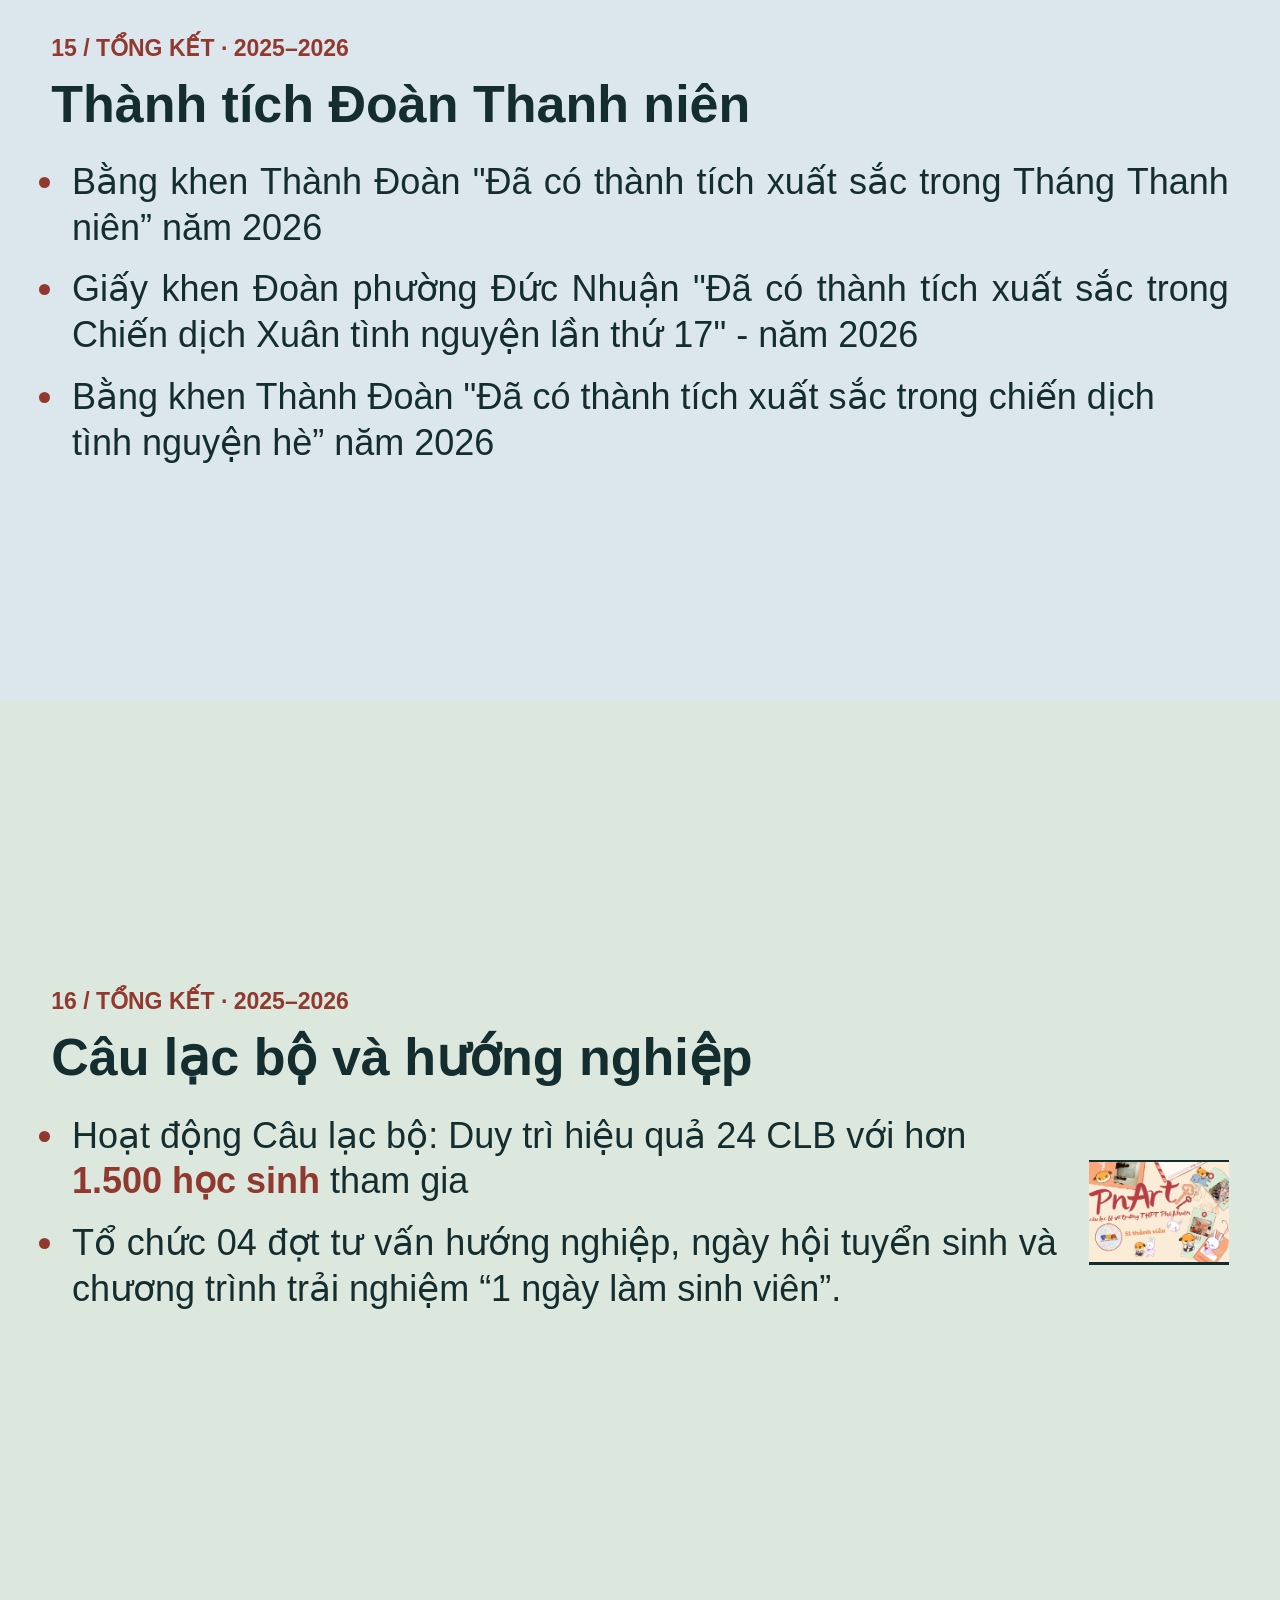
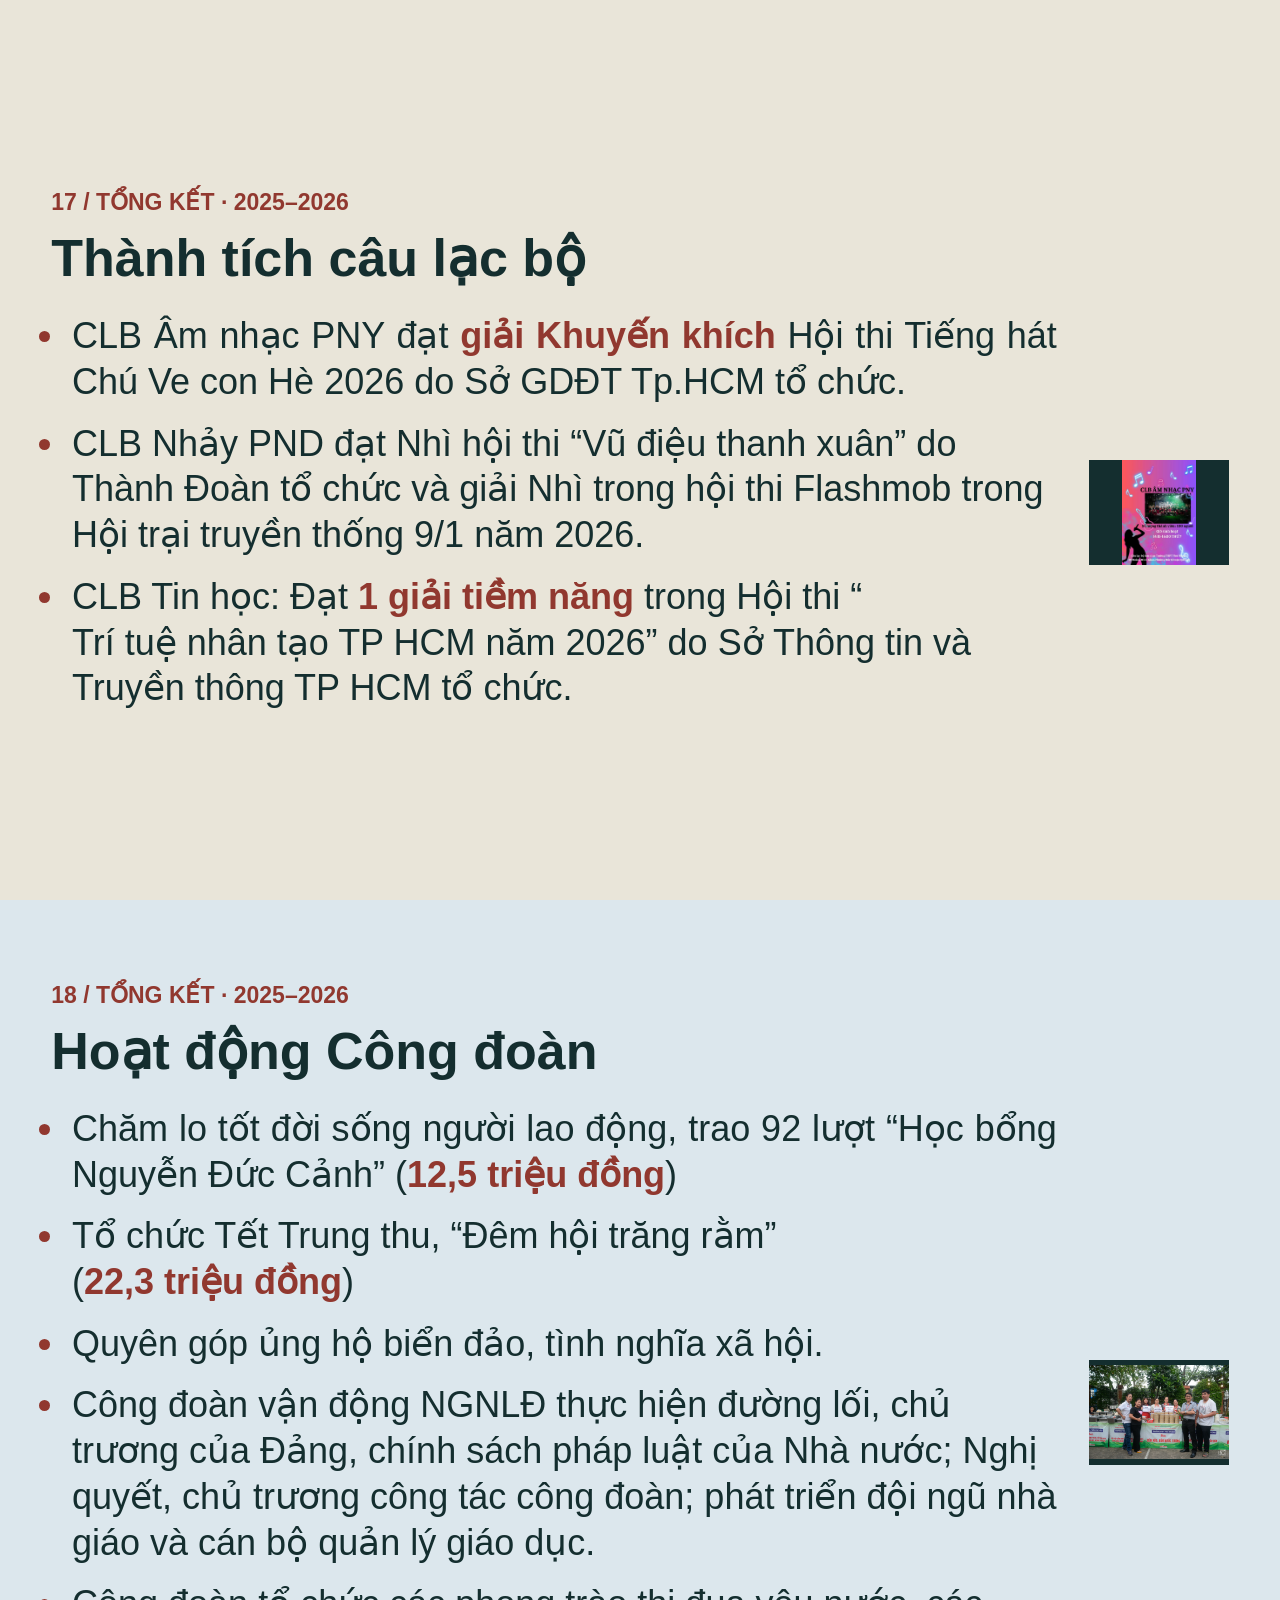
==== commit a1df47f9: "Use the official employee conference name in the opening and narration" ====
--- a/index.html
+++ b/index.html
@@ -3,12 +3,12 @@
 <head>
 <meta charset="utf-8">
 <meta name="viewport" content="width=device-width, initial-scale=1">
-<title>Hội nghị CCVC · THPT Phú Nhuận</title>
+<title>Hội nghị Viên chức và Người lao động năm học 2026 - 2027 · THPT Phú Nhuận</title>
 <link rel="stylesheet" href="style.css?v=20261127-7">
-<script src="data.js?v=20261127-6" defer></script>
+<script src="data.js?v=20261127-8" defer></script>
 <script src="narration.js?v=20261127-4" defer></script>
 <script src="photo-stage.js?v=20261127-4" defer></script>
 <script src="app.js?v=20261127-6" defer></script>
 </head>
-<body><main id="deck" aria-label="Báo cáo Hội nghị CCVC"></main></body>
+<body><main id="deck" aria-label="Báo cáo Hội nghị Viên chức và Người lao động năm học 2026 - 2027"></main></body>
 </html>
